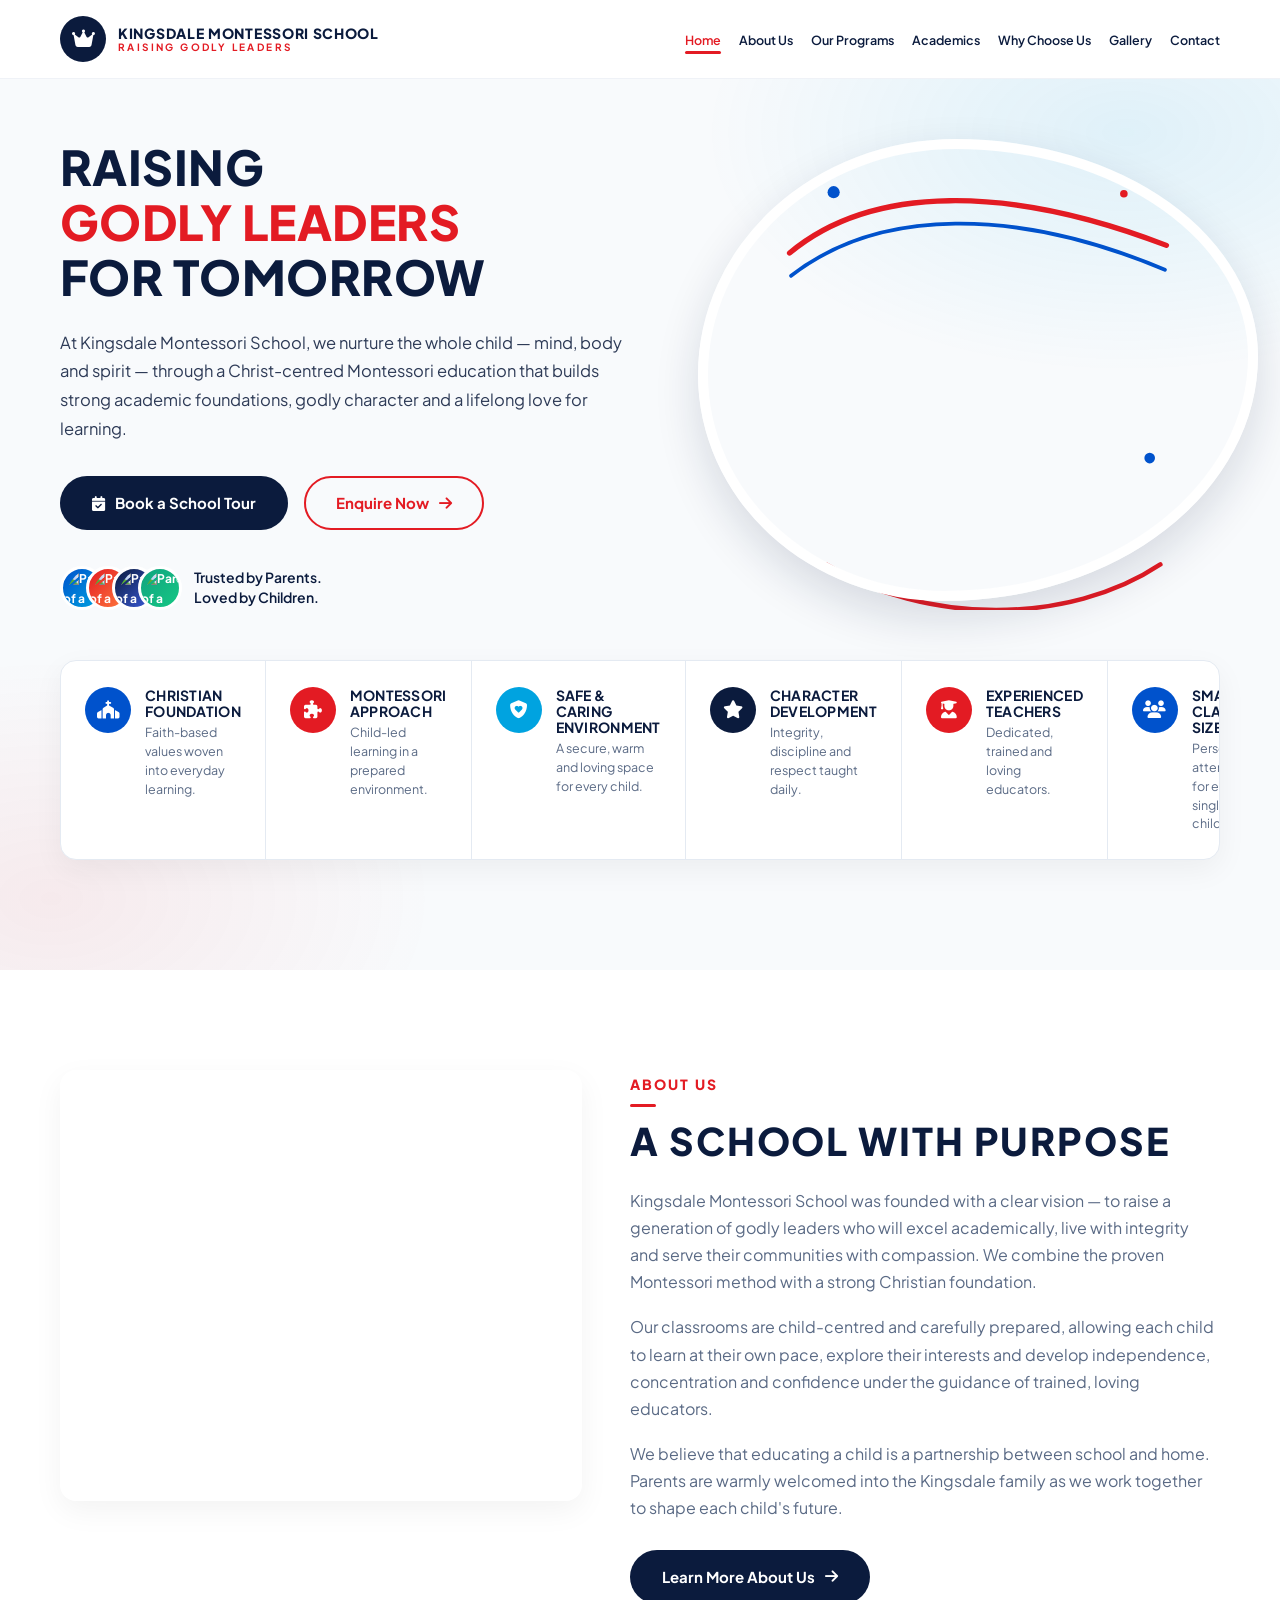
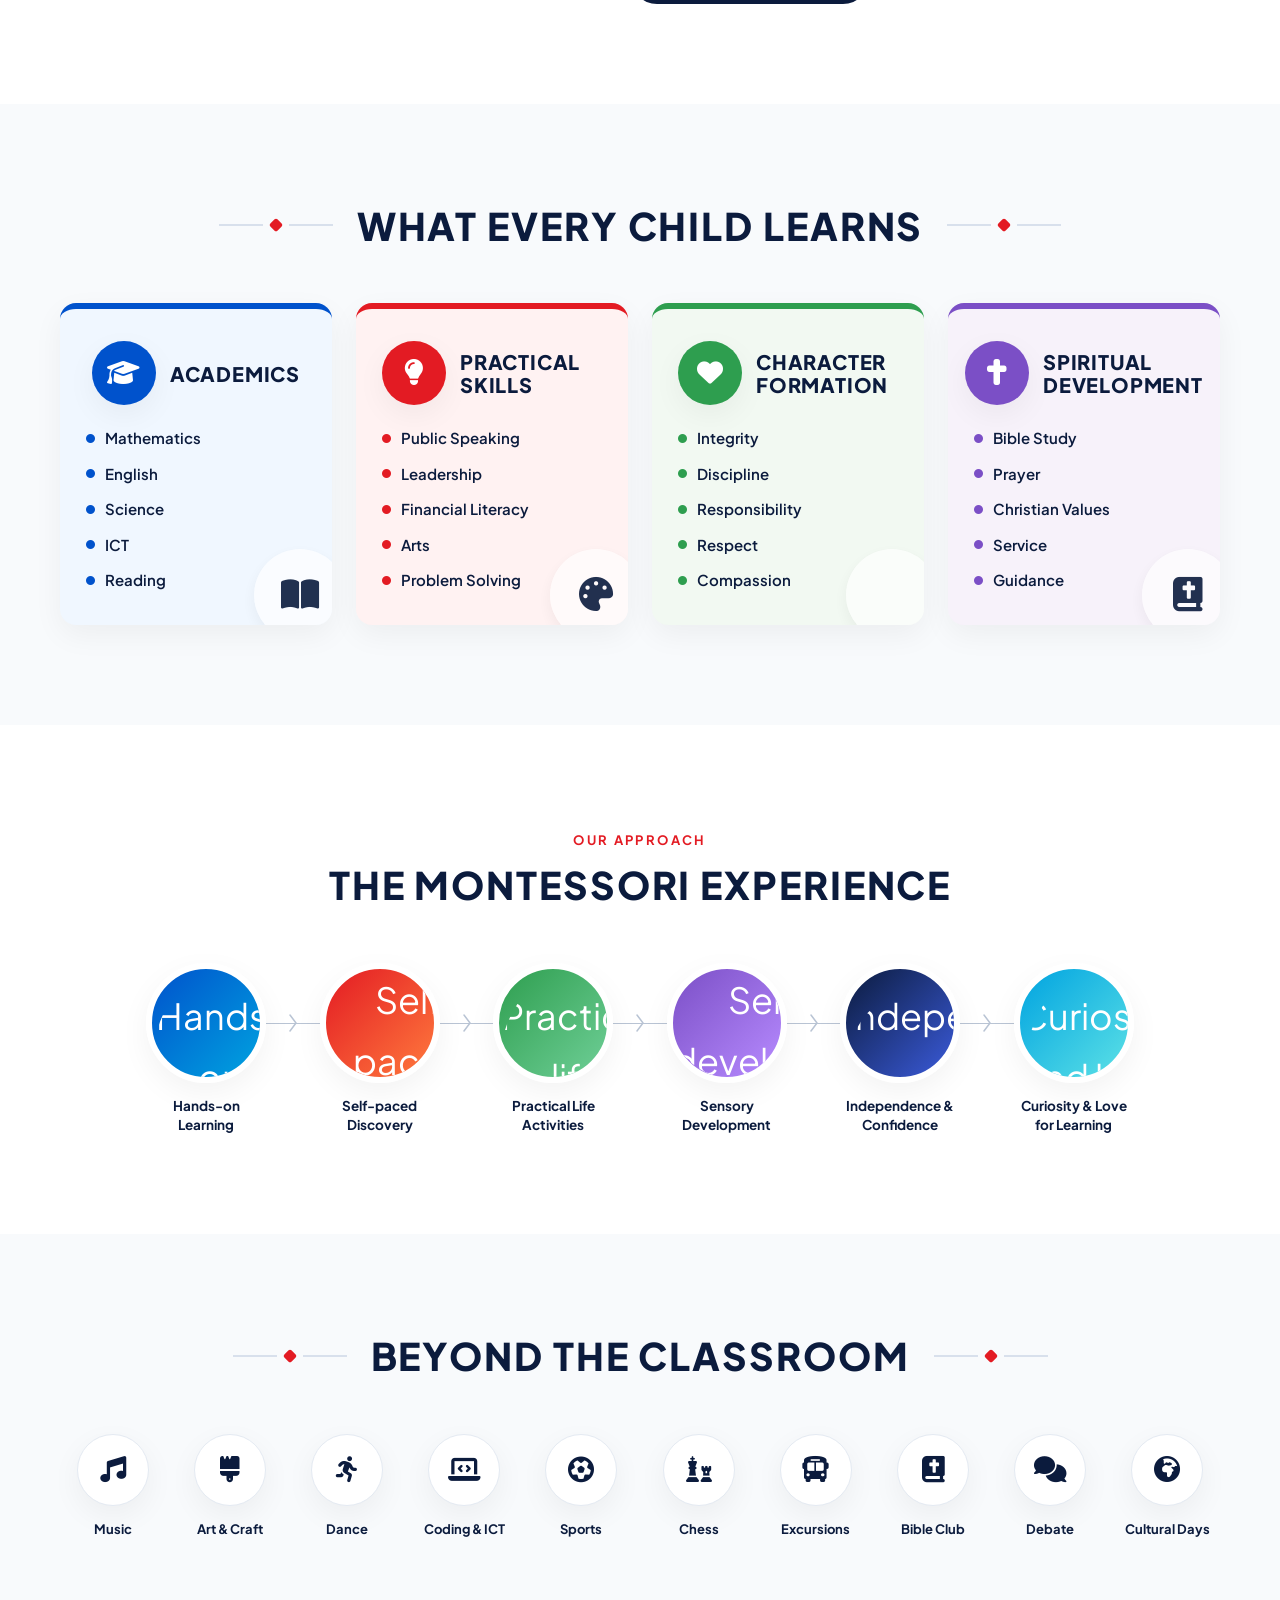
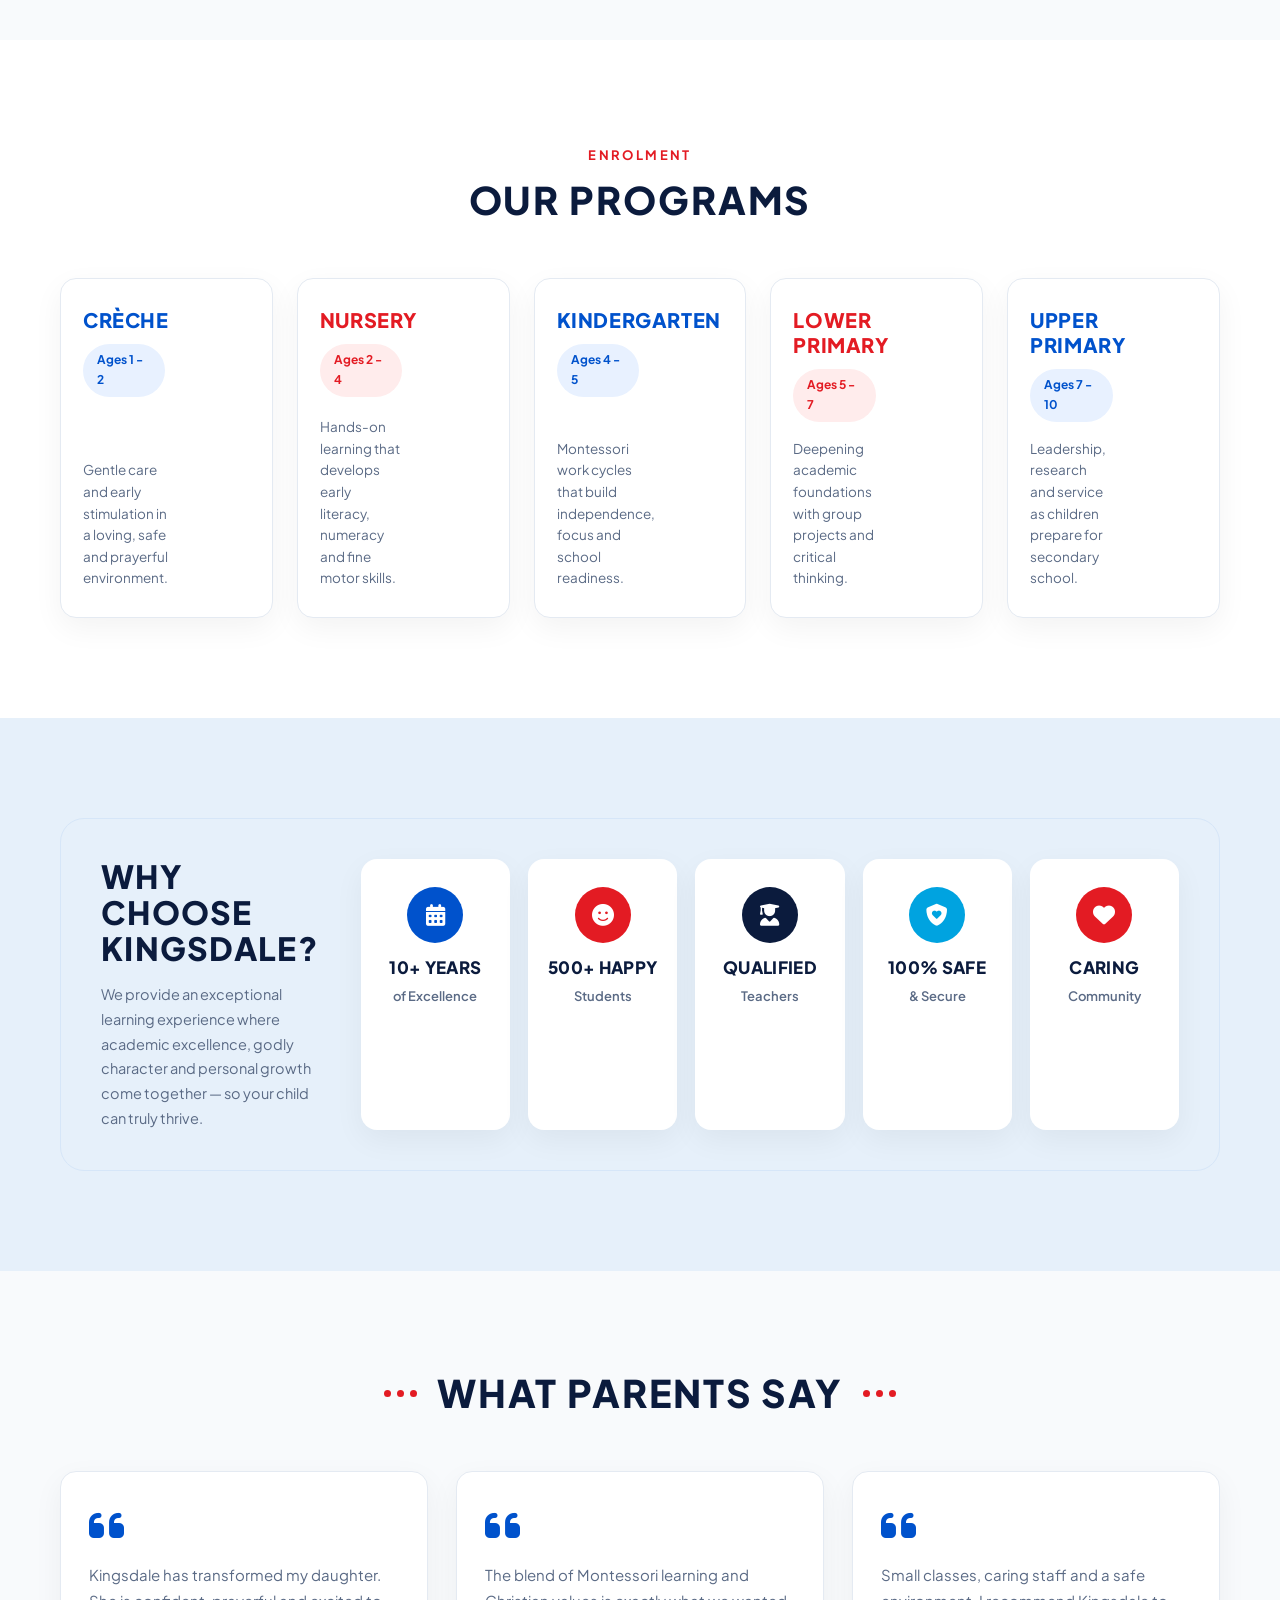
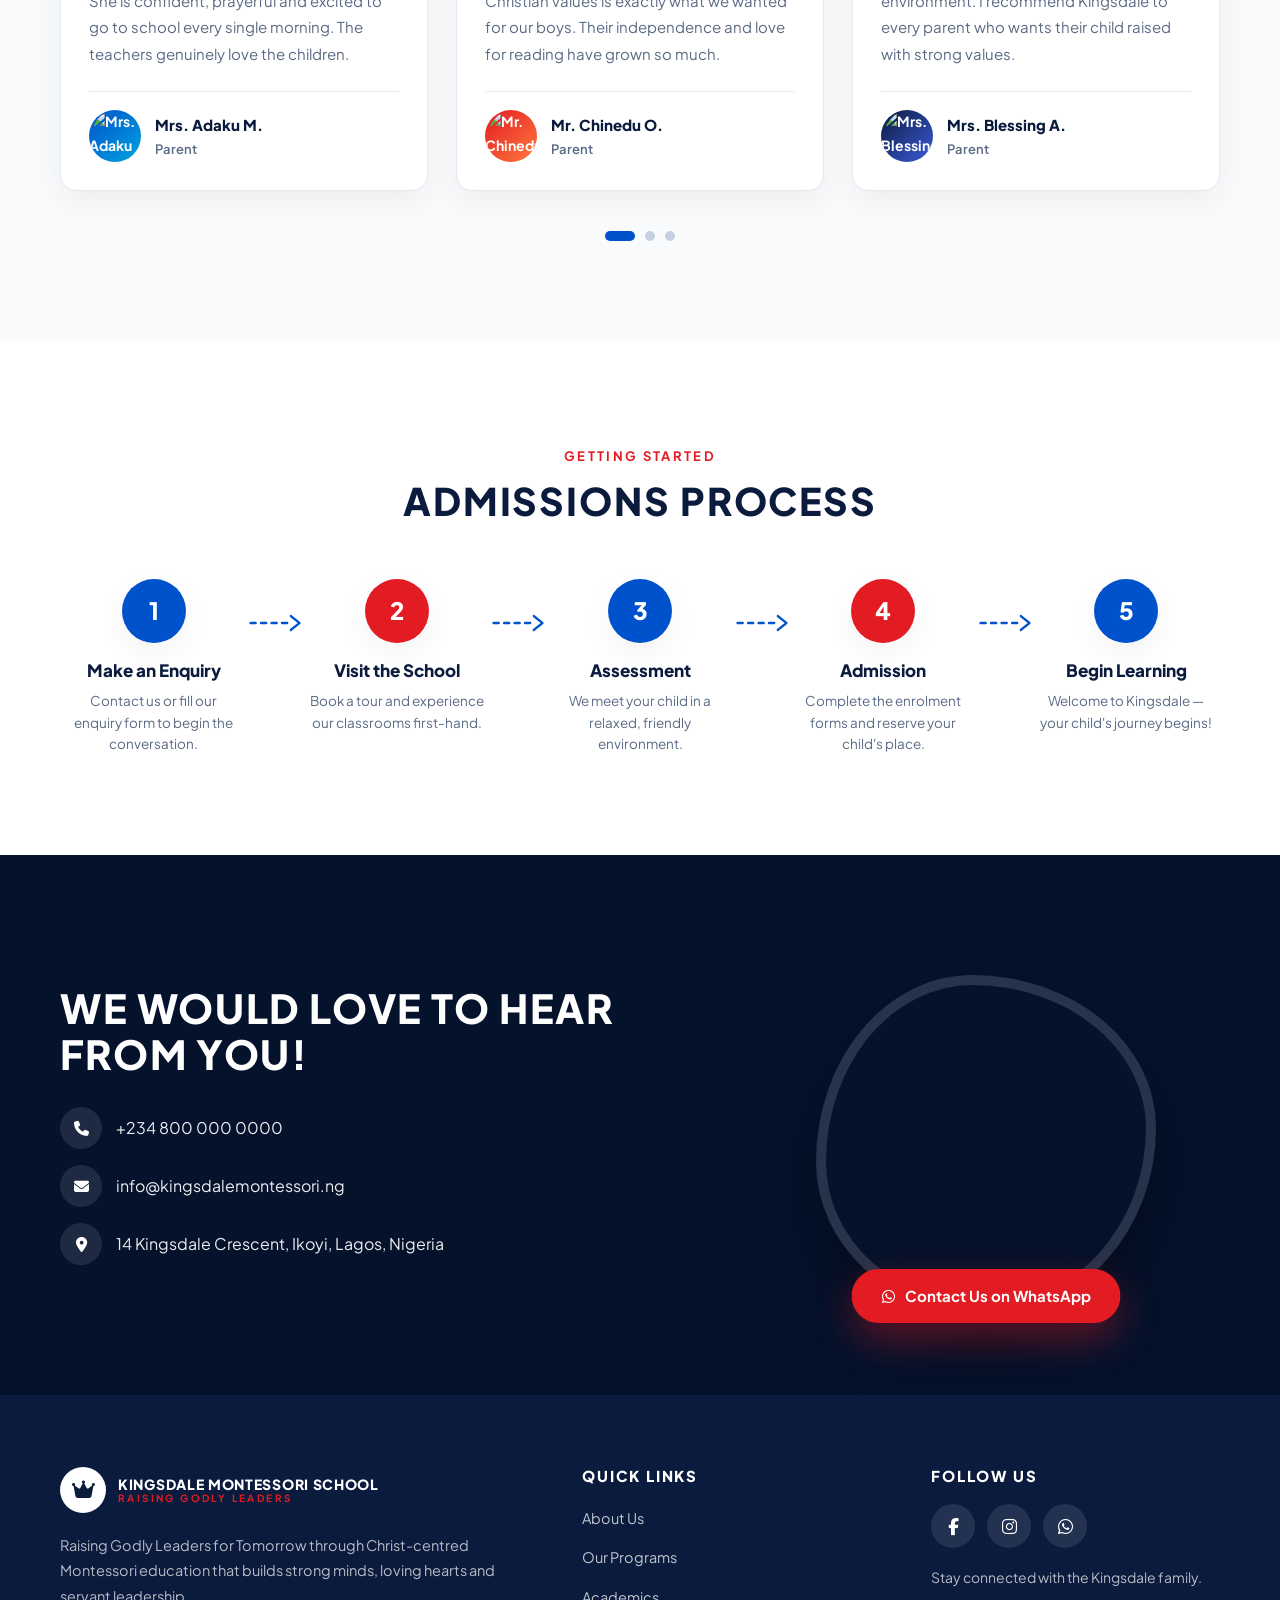
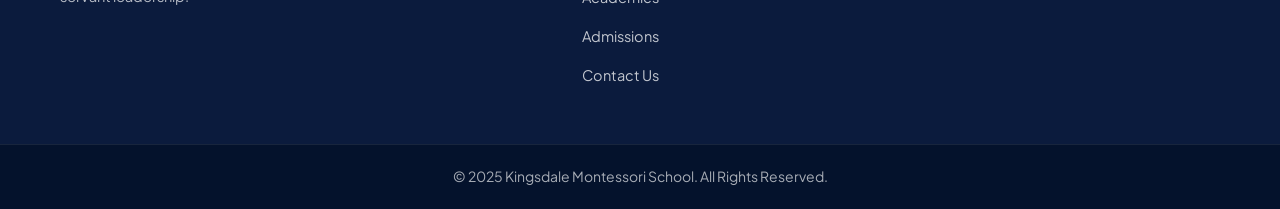
==== index.html @ a57ec93f "Side-by-side program cards with wavy image edge; thin chevrons; bound connector line" ====
<!DOCTYPE html>
<html lang="en">
<head>
    <meta charset="UTF-8">
    <meta name="viewport" content="width=device-width, initial-scale=1.0">
    <meta name="description" content="Kingsdale Montessori School — Raising Godly Leaders for Tomorrow. Christ-centered Montessori education for children.">
    <meta name="theme-color" content="#0B1B3D">
    <title>Kingsdale Montessori School | Raising Godly Leaders for Tomorrow</title>

    <link rel="preconnect" href="https://fonts.googleapis.com">
    <link rel="preconnect" href="https://fonts.gstatic.com" crossorigin>
    <link href="https://fonts.googleapis.com/css2?family=Plus+Jakarta+Sans:wght@400;500;600;700;800&display=swap" rel="stylesheet">
    <link rel="stylesheet" href="https://cdnjs.cloudflare.com/ajax/libs/font-awesome/6.5.2/css/all.min.css">
    <link rel="stylesheet" href="css/styles.css">
</head>
<body>

    <a class="skip-link" href="#main">Skip to content</a>

    <!-- ============================================================
         A. NAVIGATION BAR
         ============================================================ -->
    <header class="site-header" id="site-header">
        <div class="container nav-bar">
            <a href="#home" class="logo" aria-label="Kingsdale Montessori School home">
                <span class="logo-icon" aria-hidden="true"><i class="fa-solid fa-crown"></i></span>
                <span class="logo-text">
                    <strong>Kingsdale Montessori School</strong>
                    <small>Raising Godly Leaders</small>
                </span>
            </a>

            <nav class="main-nav" id="main-nav" aria-label="Primary navigation">
                <ul class="nav-links">
                    <li><a href="#home" class="nav-link is-active">Home</a></li>
                    <li><a href="#about" class="nav-link">About Us</a></li>
                    <li><a href="#programs" class="nav-link">Our Programs</a></li>
                    <li><a href="#academics" class="nav-link">Academics</a></li>
                    <li><a href="#why-choose-us" class="nav-link">Why Choose Us</a></li>
                    <li><a href="#beyond" class="nav-link">Gallery</a></li>
                    <li><a href="#contact" class="nav-link">Contact</a></li>
                </ul>
                <a href="#admissions" class="btn btn-navy btn-sm btn-nav">Book a School Tour</a>
            </nav>

            <button class="nav-toggle" id="nav-toggle" aria-expanded="false" aria-controls="main-nav" aria-label="Toggle menu">
                <span class="bar"></span><span class="bar"></span><span class="bar"></span>
            </button>
        </div>
    </header>

    <main id="main">

        <!-- ============================================================
             B. HERO SECTION
             ============================================================ -->
        <section class="hero" id="home">
            <div class="container hero-inner">

                <div class="hero-content">
                    <h1 class="hero-title">
                        <span class="line-navy">Raising</span>
                        <span class="line-red">Godly Leaders</span>
                        <span class="line-navy">For Tomorrow</span>
                    </h1>

                    <p class="hero-text">
                        At Kingsdale Montessori School, we nurture the whole child — mind, body and spirit —
                        through a Christ-centred Montessori education that builds strong academic foundations,
                        godly character and a lifelong love for learning.
                    </p>

                    <div class="hero-actions">
                        <a href="#admissions" class="btn btn-navy">
                            <i class="fa-solid fa-calendar-check" aria-hidden="true"></i> Book a School Tour
                        </a>
                        <a href="#contact" class="btn btn-outline-red">Enquire Now <i class="fa-solid fa-arrow-right" aria-hidden="true"></i></a>
                    </div>

                    <div class="social-proof">
                        <div class="avatars">
                            <span class="avatar av-1"><img src="https://images.unsplash.com/photo-1531746020798-e6953c6e8e04?auto=format&fit=crop&w=150&q=80" alt="Parent of a Kingsdale student" loading="lazy"></span>
                            <span class="avatar av-2"><img src="https://images.unsplash.com/photo-1507003211169-0a1dd7228f2d?auto=format&fit=crop&w=150&q=80" alt="Parent of a Kingsdale student" loading="lazy"></span>
                            <span class="avatar av-3"><img src="https://images.unsplash.com/photo-1573496359142-b8d87734a5a2?auto=format&fit=crop&w=150&q=80" alt="Parent of a Kingsdale student" loading="lazy"></span>
                            <span class="avatar av-4"><img src="https://images.unsplash.com/photo-1494790108377-be9c29b29330?auto=format&fit=crop&w=150&q=80" alt="Parent of a Kingsdale student" loading="lazy"></span>
                        </div>
                        <p>Trusted by Parents. Loved by Children.</p>
                    </div>
                </div>

                <div class="hero-visual">
                    <div class="hero-photo" role="img" aria-label="A child sitting at a table with Montessori learning materials"></div>
                    <svg class="hero-waves" viewBox="0 0 520 620" fill="none" aria-hidden="true">
                        <path class="wave-red" d="M12 150 C 120 60, 300 60, 508 140" stroke="#E31B23" stroke-width="7" stroke-linecap="round"/>
                        <path class="wave-blue" d="M14 180 C 130 90, 310 90, 506 172" stroke="#0052CC" stroke-width="5" stroke-linecap="round"/>
                        <path class="wave-red" d="M60 560 C 190 640, 380 640, 500 560" stroke="#E31B23" stroke-width="6" stroke-linecap="round"/>
                        <circle cx="70" cy="70" r="8" fill="#0052CC"/>
                        <circle cx="452" cy="72" r="5" fill="#E31B23"/>
                        <circle cx="486" cy="420" r="7" fill="#0052CC"/>
                    </svg>
                </div>

            </div>

            <!-- ============================================================
                 C. HIGHLIGHTS BAR (overlapping banner)
                 ============================================================ -->
            <div class="container">
                <div class="highlights" id="highlights">
                    <div class="highlight-item">
                        <span class="highlight-icon icon-blue"><i class="fa-solid fa-church" aria-hidden="true"></i></span>
                        <div>
                            <h3>Christian Foundation</h3>
                            <p>Faith-based values woven into everyday learning.</p>
                        </div>
                    </div>
                    <div class="highlight-item">
                        <span class="highlight-icon icon-red"><i class="fa-solid fa-puzzle-piece" aria-hidden="true"></i></span>
                        <div>
                            <h3>Montessori Approach</h3>
                            <p>Child-led learning in a prepared environment.</p>
                        </div>
                    </div>
                    <div class="highlight-item">
                        <span class="highlight-icon icon-cyan"><i class="fa-solid fa-shield-heart" aria-hidden="true"></i></span>
                        <div>
                            <h3>Safe &amp; Caring Environment</h3>
                            <p>A secure, warm and loving space for every child.</p>
                        </div>
                    </div>
                    <div class="highlight-item">
                        <span class="highlight-icon icon-navy"><i class="fa-solid fa-star" aria-hidden="true"></i></span>
                        <div>
                            <h3>Character Development</h3>
                            <p>Integrity, discipline and respect taught daily.</p>
                        </div>
                    </div>
                    <div class="highlight-item">
                        <span class="highlight-icon icon-red"><i class="fa-solid fa-user-graduate" aria-hidden="true"></i></span>
                        <div>
                            <h3>Experienced Teachers</h3>
                            <p>Dedicated, trained and loving educators.</p>
                        </div>
                    </div>
                    <div class="highlight-item">
                        <span class="highlight-icon icon-blue"><i class="fa-solid fa-users" aria-hidden="true"></i></span>
                        <div>
                            <h3>Small Class Sizes</h3>
                            <p>Personal attention for every single child.</p>
                        </div>
                    </div>
                </div>
            </div>
        </section>

        <!-- ============================================================
             D. ABOUT US
             ============================================================ -->
        <section class="section about" id="about">
            <div class="container about-grid">
                <div class="about-media">
                    <div class="about-photo" role="img" aria-label="Four children sitting on the floor reading books"></div>
                </div>
                <div class="about-content">
                    <p class="subtitle">About Us</p>
                    <h2 class="section-title">A School With Purpose</h2>
                    <p>
                        Kingsdale Montessori School was founded with a clear vision — to raise a generation of
                        godly leaders who will excel academically, live with integrity and serve their communities
                        with compassion. We combine the proven Montessori method with a strong Christian foundation.
                    </p>
                    <p>
                        Our classrooms are child-centred and carefully prepared, allowing each child to learn at
                        their own pace, explore their interests and develop independence, concentration and
                        confidence under the guidance of trained, loving educators.
                    </p>
                    <p>
                        We believe that educating a child is a partnership between school and home. Parents are
                        warmly welcomed into the Kingsdale family as we work together to shape each child's future.
                    </p>
                    <a href="#academics" class="btn btn-navy">Learn More About Us <i class="fa-solid fa-arrow-right" aria-hidden="true"></i></a>
                </div>
            </div>
        </section>

        <!-- ============================================================
             E. WHAT EVERY CHILD LEARNS
             ============================================================ -->
        <section class="section learn" id="academics">
            <div class="container">
                <div class="section-heading heading-flourish">
                    <span class="flourish" aria-hidden="true"><i class="line"></i><i class="diamond"></i><i class="line"></i></span>
                    <h2 class="section-title">What Every Child Learns</h2>
                    <span class="flourish" aria-hidden="true"><i class="line"></i><i class="diamond"></i><i class="line"></i></span>
                </div>

                <div class="learn-grid">
                    <article class="learn-card learn-card--blue">
                        <div class="learn-head">
                            <span class="learn-icon" aria-hidden="true"><i class="fa-solid fa-graduation-cap"></i></span>
                            <h3 class="learn-title">Academics</h3>
                        </div>
                        <ul class="learn-list">
                            <li><i class="fa-solid fa-circle" aria-hidden="true"></i> Mathematics</li>
                            <li><i class="fa-solid fa-circle" aria-hidden="true"></i> English</li>
                            <li><i class="fa-solid fa-circle" aria-hidden="true"></i> Science</li>
                            <li><i class="fa-solid fa-circle" aria-hidden="true"></i> ICT</li>
                            <li><i class="fa-solid fa-circle" aria-hidden="true"></i> Reading</li>
                        </ul>
                        <span class="learn-art" aria-hidden="true"><i class="fa-solid fa-book-open"></i></span>
                    </article>

                    <article class="learn-card learn-card--red">
                        <div class="learn-head">
                            <span class="learn-icon" aria-hidden="true"><i class="fa-solid fa-lightbulb"></i></span>
                            <h3 class="learn-title">Practical Skills</h3>
                        </div>
                        <ul class="learn-list">
                            <li><i class="fa-solid fa-circle" aria-hidden="true"></i> Public Speaking</li>
                            <li><i class="fa-solid fa-circle" aria-hidden="true"></i> Leadership</li>
                            <li><i class="fa-solid fa-circle" aria-hidden="true"></i> Financial Literacy</li>
                            <li><i class="fa-solid fa-circle" aria-hidden="true"></i> Arts</li>
                            <li><i class="fa-solid fa-circle" aria-hidden="true"></i> Problem Solving</li>
                        </ul>
                        <span class="learn-art" aria-hidden="true"><i class="fa-solid fa-palette"></i></span>
                    </article>

                    <article class="learn-card learn-card--green">
                        <div class="learn-head">
                            <span class="learn-icon" aria-hidden="true"><i class="fa-solid fa-heart"></i></span>
                            <h3 class="learn-title">Character Formation</h3>
                        </div>
                        <ul class="learn-list">
                            <li><i class="fa-solid fa-circle" aria-hidden="true"></i> Integrity</li>
                            <li><i class="fa-solid fa-circle" aria-hidden="true"></i> Discipline</li>
                            <li><i class="fa-solid fa-circle" aria-hidden="true"></i> Responsibility</li>
                            <li><i class="fa-solid fa-circle" aria-hidden="true"></i> Respect</li>
                            <li><i class="fa-solid fa-circle" aria-hidden="true"></i> Compassion</li>
                        </ul>
                        <span class="learn-art" aria-hidden="true"><i class="fa-solid fa-hands-holding-heart"></i></span>
                    </article>

                    <article class="learn-card learn-card--purple">
                        <div class="learn-head">
                            <span class="learn-icon" aria-hidden="true"><i class="fa-solid fa-cross"></i></span>
                            <h3 class="learn-title">Spiritual Development</h3>
                        </div>
                        <ul class="learn-list">
                            <li><i class="fa-solid fa-circle" aria-hidden="true"></i> Bible Study</li>
                            <li><i class="fa-solid fa-circle" aria-hidden="true"></i> Prayer</li>
                            <li><i class="fa-solid fa-circle" aria-hidden="true"></i> Christian Values</li>
                            <li><i class="fa-solid fa-circle" aria-hidden="true"></i> Service</li>
                            <li><i class="fa-solid fa-circle" aria-hidden="true"></i> Guidance</li>
                        </ul>
                        <span class="learn-art" aria-hidden="true"><i class="fa-solid fa-bible"></i></span>
                    </article>
                </div>
            </div>
        </section>

        <!-- ============================================================
             F. THE MONTESSORI EXPERIENCE
             ============================================================ -->
        <section class="section montessori">
            <div class="container">
                <div class="section-heading">
                    <p class="eyebrow">Our Approach</p>
                    <h2 class="section-title">The Montessori Experience</h2>
                </div>

                <div class="montessori-flow">
                    <div class="flow-item">
                        <div class="flow-photo fp-1"><img src="https://images.unsplash.com/photo-1587654780291-39c9404d746b?auto=format&fit=crop&w=300&q=80" alt="Hands-on learning" loading="lazy"></div>
                        <p>Hands-on Learning</p>
                    </div>
                    <span class="flow-arrow" aria-hidden="true"><svg viewBox="0 0 8 18" width="8" height="18" focusable="false"><path d="M1 1 L7 9 L1 17" fill="none" stroke="#B9C4D4" stroke-width="1.5" stroke-linecap="round" stroke-linejoin="round"/></svg></span>
                    <div class="flow-item">
                        <div class="flow-photo fp-2"><img src="https://images.unsplash.com/photo-1596464716127-f2a82984de30?auto=format&fit=crop&w=300&q=80" alt="Self-paced discovery" loading="lazy"></div>
                        <p>Self-paced Discovery</p>
                    </div>
                    <span class="flow-arrow" aria-hidden="true"><svg viewBox="0 0 8 18" width="8" height="18" focusable="false"><path d="M1 1 L7 9 L1 17" fill="none" stroke="#B9C4D4" stroke-width="1.5" stroke-linecap="round" stroke-linejoin="round"/></svg></span>
                    <div class="flow-item">
                        <div class="flow-photo fp-3"><img src="https://images.unsplash.com/photo-1502086223501-7ea6ecd79368?auto=format&fit=crop&w=300&q=80" alt="Practical life activities" loading="lazy"></div>
                        <p>Practical Life Activities</p>
                    </div>
                    <span class="flow-arrow" aria-hidden="true"><svg viewBox="0 0 8 18" width="8" height="18" focusable="false"><path d="M1 1 L7 9 L1 17" fill="none" stroke="#B9C4D4" stroke-width="1.5" stroke-linecap="round" stroke-linejoin="round"/></svg></span>
                    <div class="flow-item">
                        <div class="flow-photo fp-4"><img src="https://images.unsplash.com/photo-1516627145497-ae6968895b74?auto=format&fit=crop&w=300&q=80" alt="Sensory development" loading="lazy"></div>
                        <p>Sensory Development</p>
                    </div>
                    <span class="flow-arrow" aria-hidden="true"><svg viewBox="0 0 8 18" width="8" height="18" focusable="false"><path d="M1 1 L7 9 L1 17" fill="none" stroke="#B9C4D4" stroke-width="1.5" stroke-linecap="round" stroke-linejoin="round"/></svg></span>
                    <div class="flow-item">
                        <div class="flow-photo fp-5"><img src="https://images.unsplash.com/photo-1427504494785-3a9ca7044f45?auto=format&fit=crop&w=300&q=80" alt="Independence and confidence" loading="lazy"></div>
                        <p>Independence &amp; Confidence</p>
                    </div>
                    <span class="flow-arrow" aria-hidden="true"><svg viewBox="0 0 8 18" width="8" height="18" focusable="false"><path d="M1 1 L7 9 L1 17" fill="none" stroke="#B9C4D4" stroke-width="1.5" stroke-linecap="round" stroke-linejoin="round"/></svg></span>
                    <div class="flow-item">
                        <div class="flow-photo fp-6"><img src="https://images.unsplash.com/photo-1544717305-2782549b5136?auto=format&fit=crop&w=300&q=80" alt="Curiosity and love for learning" loading="lazy"></div>
                        <p>Curiosity &amp; Love for Learning</p>
                    </div>
                </div>
            </div>
        </section>

        <!-- ============================================================
             G. BEYOND THE CLASSROOM
             ============================================================ -->
        <section class="section beyond" id="beyond">
            <div class="container">
                <div class="section-heading heading-flourish">
                    <span class="flourish" aria-hidden="true"><i class="line"></i><i class="diamond"></i><i class="line"></i></span>
                    <h2 class="section-title">Beyond The Classroom</h2>
                    <span class="flourish" aria-hidden="true"><i class="line"></i><i class="diamond"></i><i class="line"></i></span>
                </div>

                <ul class="beyond-grid">
                    <li><span class="beyond-icon"><i class="fa-solid fa-music" aria-hidden="true"></i></span><p>Music</p></li>
                    <li><span class="beyond-icon"><i class="fa-solid fa-brush" aria-hidden="true"></i></span><p>Art &amp; Craft</p></li>
                    <li><span class="beyond-icon"><i class="fa-solid fa-person-running" aria-hidden="true"></i></span><p>Dance</p></li>
                    <li><span class="beyond-icon"><i class="fa-solid fa-laptop-code" aria-hidden="true"></i></span><p>Coding &amp; ICT</p></li>
                    <li><span class="beyond-icon"><i class="fa-solid fa-futbol" aria-hidden="true"></i></span><p>Sports</p></li>
                    <li><span class="beyond-icon"><i class="fa-solid fa-chess" aria-hidden="true"></i></span><p>Chess</p></li>
                    <li><span class="beyond-icon"><i class="fa-solid fa-bus" aria-hidden="true"></i></span><p>Excursions</p></li>
                    <li><span class="beyond-icon"><i class="fa-solid fa-book-bible" aria-hidden="true"></i></span><p>Bible Club</p></li>
                    <li><span class="beyond-icon"><i class="fa-solid fa-comments" aria-hidden="true"></i></span><p>Debate</p></li>
                    <li><span class="beyond-icon"><i class="fa-solid fa-earth-africa" aria-hidden="true"></i></span><p>Cultural Days</p></li>
                </ul>
            </div>
        </section>

        <!-- ============================================================
             H. OUR PROGRAMS
             ============================================================ -->
        <section class="section programs" id="programs">
            <div class="container">
                <div class="section-heading">
                    <p class="eyebrow">Enrolment</p>
                    <h2 class="section-title">Our Programs</h2>
                </div>

                <div class="programs-grid">
                    <article class="program-card">
                        <div class="program-body">
                            <h3 class="program-title program-title--blue">Crèche</h3>
                            <span class="age-badge age-badge--blue">Ages 1 - 2</span>
                            <p class="program-text">
                                Gentle care and early stimulation in a loving, safe and prayerful environment.
                            </p>
                        </div>
                        <div class="program-photo pp-1" role="img" aria-label="Crèche student"></div>
                    </article>

                    <article class="program-card">
                        <div class="program-body">
                            <h3 class="program-title program-title--red">Nursery</h3>
                            <span class="age-badge age-badge--red">Ages 2 - 4</span>
                            <p class="program-text">
                                Hands-on learning that develops early literacy, numeracy and fine motor skills.
                            </p>
                        </div>
                        <div class="program-photo pp-2" role="img" aria-label="Nursery student"></div>
                    </article>

                    <article class="program-card">
                        <div class="program-body">
                            <h3 class="program-title program-title--blue">Kindergarten</h3>
                            <span class="age-badge age-badge--blue">Ages 4 - 5</span>
                            <p class="program-text">
                                Montessori work cycles that build independence, focus and school readiness.
                            </p>
                        </div>
                        <div class="program-photo pp-3" role="img" aria-label="Kindergarten student"></div>
                    </article>

                    <article class="program-card">
                        <div class="program-body">
                            <h3 class="program-title program-title--red">Lower Primary</h3>
                            <span class="age-badge age-badge--red">Ages 5 - 7</span>
                            <p class="program-text">
                                Deepening academic foundations with group projects and critical thinking.
                            </p>
                        </div>
                        <div class="program-photo pp-4" role="img" aria-label="Lower primary student"></div>
                    </article>

                    <article class="program-card">
                        <div class="program-body">
                            <h3 class="program-title program-title--blue">Upper Primary</h3>
                            <span class="age-badge age-badge--blue">Ages 7 - 10</span>
                            <p class="program-text">
                                Leadership, research and service as children prepare for secondary school.
                            </p>
                        </div>
                        <div class="program-photo pp-5" role="img" aria-label="Upper primary student"></div>
                    </article>
                </div>
            </div>
        </section>

        <!-- ============================================================
             I. WHY CHOOSE KINGSDALE?
             ============================================================ -->
        <section class="section why" id="why-choose-us">
            <div class="container">
                <div class="why-panel">
                    <div class="why-intro">
                        <h2 class="why-title">Why Choose<br>Kingsdale?</h2>
                        <p>
                            We provide an exceptional learning experience where academic excellence, godly
                            character and personal growth come together — so your child can truly thrive.
                        </p>
                    </div>

                    <div class="metric">
                        <span class="metric-icon icon-blue"><i class="fa-solid fa-calendar-days" aria-hidden="true"></i></span>
                        <strong>10+ Years</strong>
                        <small>of Excellence</small>
                    </div>
                    <div class="metric">
                        <span class="metric-icon icon-red"><i class="fa-solid fa-face-smile" aria-hidden="true"></i></span>
                        <strong>500+ Happy</strong>
                        <small>Students</small>
                    </div>
                    <div class="metric">
                        <span class="metric-icon icon-navy"><i class="fa-solid fa-user-graduate" aria-hidden="true"></i></span>
                        <strong>Qualified</strong>
                        <small>Teachers</small>
                    </div>
                    <div class="metric">
                        <span class="metric-icon icon-cyan"><i class="fa-solid fa-shield-heart" aria-hidden="true"></i></span>
                        <strong>100% Safe</strong>
                        <small>&amp; Secure</small>
                    </div>
                    <div class="metric">
                        <span class="metric-icon icon-red"><i class="fa-solid fa-heart" aria-hidden="true"></i></span>
                        <strong>Caring</strong>
                        <small>Community</small>
                    </div>
                </div>
            </div>
        </section>

        <!-- ============================================================
             J. TESTIMONIALS — WHAT PARENTS SAY
             ============================================================ -->
        <section class="section testimonials">
            <div class="container">
                <div class="section-heading heading-dots">
                    <span class="dots" aria-hidden="true"><i></i><i></i><i></i></span>
                    <h2 class="section-title">What Parents Say</h2>
                    <span class="dots" aria-hidden="true"><i></i><i></i><i></i></span>
                </div>

                <div class="testimonial-grid">
                    <article class="testimonial-card">
                        <i class="fa-solid fa-quote-left quote-icon" aria-hidden="true"></i>
                        <p>
                            Kingsdale has transformed my daughter. She is confident, prayerful and excited to go
                            to school every single morning. The teachers genuinely love the children.
                        </p>
                        <footer>
                            <span class="t-avatar ta-1"><img src="https://images.unsplash.com/photo-1531746020798-e6953c6e8e04?auto=format&fit=crop&w=150&q=80" alt="Mrs. Adaku M." loading="lazy"></span>
                            <cite>
                                <strong>Mrs. Adaku M.</strong>
                                <small>Parent</small>
                            </cite>
                        </footer>
                    </article>

                    <article class="testimonial-card">
                        <i class="fa-solid fa-quote-left quote-icon" aria-hidden="true"></i>
                        <p>
                            The blend of Montessori learning and Christian values is exactly what we wanted for
                            our boys. Their independence and love for reading have grown so much.
                        </p>
                        <footer>
                            <span class="t-avatar ta-2"><img src="https://images.unsplash.com/photo-1507003211169-0a1dd7228f2d?auto=format&fit=crop&w=150&q=80" alt="Mr. Chinedu O." loading="lazy"></span>
                            <cite>
                                <strong>Mr. Chinedu O.</strong>
                                <small>Parent</small>
                            </cite>
                        </footer>
                    </article>

                    <article class="testimonial-card">
                        <i class="fa-solid fa-quote-left quote-icon" aria-hidden="true"></i>
                        <p>
                            Small classes, caring staff and a safe environment. I recommend Kingsdale to every
                            parent who wants their child raised with strong values.
                        </p>
                        <footer>
                            <span class="t-avatar ta-3"><img src="https://images.unsplash.com/photo-1573496359142-b8d87734a5a2?auto=format&fit=crop&w=150&q=80" alt="Mrs. Blessing A." loading="lazy"></span>
                            <cite>
                                <strong>Mrs. Blessing A.</strong>
                                <small>Parent</small>
                            </cite>
                        </footer>
                    </article>
                </div>

                <div class="carousel-dots" aria-label="Testimonial pagination">
                    <span class="dot is-active"></span>
                    <span class="dot"></span>
                    <span class="dot"></span>
                </div>
            </div>
        </section>

        <!-- ============================================================
             K. ADMISSIONS PROCESS
             ============================================================ -->
        <section class="section admissions" id="admissions">
            <div class="container">
                <div class="section-heading">
                    <p class="eyebrow">Getting Started</p>
                    <h2 class="section-title">Admissions Process</h2>
                </div>

                <ol class="steps">
                    <li class="step">
                        <span class="step-num step-num--blue">1</span>
                        <h3>Make an Enquiry</h3>
                        <p>Contact us or fill our enquiry form to begin the conversation.</p>
                    </li>
                    <li class="step-connect" aria-hidden="true">
                        <svg viewBox="0 0 64 24" fill="none" preserveAspectRatio="none">
                            <path d="M4 12 H 52" stroke="#0052CC" stroke-width="2.5" stroke-dasharray="6 6" stroke-linecap="round"/>
                            <path d="M50 5 L 60 12 L 50 19" stroke="#0052CC" stroke-width="2.5" fill="none" stroke-linecap="round" stroke-linejoin="round"/>
                        </svg>
                    </li>
                    <li class="step">
                        <span class="step-num step-num--red">2</span>
                        <h3>Visit the School</h3>
                        <p>Book a tour and experience our classrooms first-hand.</p>
                    </li>
                    <li class="step-connect" aria-hidden="true">
                        <svg viewBox="0 0 64 24" fill="none" preserveAspectRatio="none">
                            <path d="M4 12 H 52" stroke="#0052CC" stroke-width="2.5" stroke-dasharray="6 6" stroke-linecap="round"/>
                            <path d="M50 5 L 60 12 L 50 19" stroke="#0052CC" stroke-width="2.5" fill="none" stroke-linecap="round" stroke-linejoin="round"/>
                        </svg>
                    </li>
                    <li class="step">
                        <span class="step-num step-num--blue">3</span>
                        <h3>Assessment</h3>
                        <p>We meet your child in a relaxed, friendly environment.</p>
                    </li>
                    <li class="step-connect" aria-hidden="true">
                        <svg viewBox="0 0 64 24" fill="none" preserveAspectRatio="none">
                            <path d="M4 12 H 52" stroke="#0052CC" stroke-width="2.5" stroke-dasharray="6 6" stroke-linecap="round"/>
                            <path d="M50 5 L 60 12 L 50 19" stroke="#0052CC" stroke-width="2.5" fill="none" stroke-linecap="round" stroke-linejoin="round"/>
                        </svg>
                    </li>
                    <li class="step">
                        <span class="step-num step-num--red">4</span>
                        <h3>Admission</h3>
                        <p>Complete the enrolment forms and reserve your child's place.</p>
                    </li>
                    <li class="step-connect" aria-hidden="true">
                        <svg viewBox="0 0 64 24" fill="none" preserveAspectRatio="none">
                            <path d="M4 12 H 52" stroke="#0052CC" stroke-width="2.5" stroke-dasharray="6 6" stroke-linecap="round"/>
                            <path d="M50 5 L 60 12 L 50 19" stroke="#0052CC" stroke-width="2.5" fill="none" stroke-linecap="round" stroke-linejoin="round"/>
                        </svg>
                    </li>
                    <li class="step">
                        <span class="step-num step-num--blue">5</span>
                        <h3>Begin Learning</h3>
                        <p>Welcome to Kingsdale — your child's journey begins!</p>
                    </li>
                </ol>
            </div>
        </section>

        <!-- ============================================================
             L. PRE-FOOTER CONTACT BANNER
             ============================================================ -->
        <section class="contact-banner" id="contact">
            <div class="container contact-banner-inner">
                <div class="contact-info">
                    <h2>We Would Love To Hear From You!</h2>
                    <ul class="contact-list">
                        <li><i class="fa-solid fa-phone" aria-hidden="true"></i><a href="tel:+2348000000000">+234 800 000 0000</a></li>
                        <li><i class="fa-solid fa-envelope" aria-hidden="true"></i><a href="mailto:info@kingsdalemontessori.ng">info@kingsdalemontessori.ng</a></li>
                        <li><i class="fa-solid fa-location-dot" aria-hidden="true"></i><span>14 Kingsdale Crescent, Ikoyi, Lagos, Nigeria</span></li>
                    </ul>
                </div>

                <div class="contact-cta">
                    <div class="students-photo" role="img" aria-label="Three smiling students"></div>
                    <a href="#" class="btn btn-red btn-whatsapp">
                        <i class="fa-brands fa-whatsapp" aria-hidden="true"></i> Contact Us on WhatsApp
                    </a>
                </div>
            </div>
        </section>

    </main>

    <!-- ============================================================
         M. FOOTER
         ============================================================ -->
    <footer class="site-footer">
        <div class="container footer-grid">
            <div class="footer-brand">
                <a href="#home" class="logo logo--footer" aria-label="Kingsdale Montessori School home">
                    <span class="logo-icon" aria-hidden="true"><i class="fa-solid fa-crown"></i></span>
                    <span class="logo-text">
                        <strong>Kingsdale Montessori School</strong>
                        <small>Raising Godly Leaders</small>
                    </span>
                </a>
                <p>
                    Raising Godly Leaders for Tomorrow through Christ-centred Montessori education that builds
                    strong minds, loving hearts and servant leadership.
                </p>
            </div>

            <nav class="footer-nav" aria-label="Footer navigation">
                <h3>Quick Links</h3>
                <ul>
                    <li><a href="#about">About Us</a></li>
                    <li><a href="#programs">Our Programs</a></li>
                    <li><a href="#academics">Academics</a></li>
                    <li><a href="#admissions">Admissions</a></li>
                    <li><a href="#contact">Contact Us</a></li>
                </ul>
            </nav>

            <div class="footer-socials">
                <h3>Follow Us</h3>
                <div class="social-icons">
                    <a href="#" aria-label="Facebook"><i class="fa-brands fa-facebook-f"></i></a>
                    <a href="#" aria-label="Instagram"><i class="fa-brands fa-instagram"></i></a>
                    <a href="#" aria-label="WhatsApp"><i class="fa-brands fa-whatsapp"></i></a>
                </div>
                <p>Stay connected with the Kingsdale family.</p>
            </div>
        </div>

        <div class="footer-bottom">
            <div class="container">
                <p>© 2025 Kingsdale Montessori School. All Rights Reserved.</p>
            </div>
        </div>
    </footer>

    <script src="js/main.js"></script>
</body>
</html>
---- css/styles.css ----
/* ==========================================================================
   KINGSDALE MONTESSORI SCHOOL — LANDING PAGE STYLESHEET
   --------------------------------------------------------------------------
   Spec-driven build. Desktop-first (1440px), responsive at 1024 / 768 / 480.
   ========================================================================== */

/* --------------------------------------------------------------------------
   1. DESIGN TOKENS
   -------------------------------------------------------------------------- */
:root {
    /* Brand colours */
    --navy: #0B1B3D;
    --red: #E31B23;
    --blue: #0052CC;
    --cyan: #00A3E0;
    --light-blue: #E6F0FA;
    --deep-blue: #04122C;

    /* Card backgrounds */
    --card-blue: #F0F7FF;
    --card-red: #FFF2F2;
    --card-green: #F2F9F2;
    --card-purple: #F7F2FA;

    /* Neutrals */
    --neutral: #F8FAFC;
    --white: #FFFFFF;
    --muted: #5A6A85;
    --border: #E4EAF2;

    /* Typography */
    --font: "Plus Jakarta Sans", "Poppins", "Inter", -apple-system, "Segoe UI", sans-serif;

    /* Shape & elevation */
    --radius-card: 16px;
    --radius-pill: 9999px;
    --shadow-card: 0px 10px 30px rgba(0, 0, 0, 0.05);
    --shadow-float: 0px 18px 45px rgba(11, 27, 61, 0.14);

    /* Motion */
    --ease: cubic-bezier(0.22, 1, 0.36, 1);
    --t: 0.35s var(--ease);
}

/* --------------------------------------------------------------------------
   2. RESET & BASE
   -------------------------------------------------------------------------- */
*,
*::before,
*::after {
    box-sizing: border-box;
    margin: 0;
    padding: 0;
}

html {
    scroll-behavior: smooth;
    scroll-padding-top: 96px;
    -webkit-text-size-adjust: 100%;
}

body {
    font-family: var(--font);
    font-size: 16px;
    line-height: 1.7;
    color: var(--navy);
    background: var(--neutral);
    -webkit-font-smoothing: antialiased;
    overflow-x: hidden;
}

img,
svg {
    display: block;
    max-width: 100%;
}

a {
    text-decoration: none;
    color: inherit;
}

ul,
ol {
    list-style: none;
}

button {
    font: inherit;
    border: none;
    background: none;
    cursor: pointer;
}

h1, h2, h3, h4 {
    font-weight: 800;
    line-height: 1.15;
}

::selection {
    background: var(--red);
    color: var(--white);
}

/* --------------------------------------------------------------------------
   3. UTILITIES
   -------------------------------------------------------------------------- */
.container {
    width: 100%;
    max-width: 1440px;
    margin-inline: auto;
    padding-inline: 60px;
}

.section {
    padding-block: 100px;
}

.sr-only {
    position: absolute;
    width: 1px;
    height: 1px;
    padding: 0;
    margin: -1px;
    overflow: hidden;
    clip: rect(0 0 0 0);
    white-space: nowrap;
    border: 0;
}

.skip-link {
    position: absolute;
    top: -100%;
    left: 16px;
    z-index: 300;
    padding: 12px 20px;
    background: var(--navy);
    color: var(--white);
    border-radius: var(--radius-pill);
    transition: top var(--t);
}

.skip-link:focus {
    top: 16px;
}

.eyebrow {
    display: inline-block;
    font-size: 13px;
    font-weight: 700;
    letter-spacing: 0.18em;
    text-transform: uppercase;
    color: var(--red);
    margin-bottom: 12px;
}

/* --------------------------------------------------------------------------
   4. BUTTONS & PILLS
   -------------------------------------------------------------------------- */
.btn {
    display: inline-flex;
    align-items: center;
    justify-content: center;
    gap: 10px;
    padding: 16px 30px;
    font-family: var(--font);
    font-size: 15px;
    font-weight: 700;
    line-height: 1.2;
    border-radius: var(--radius-pill);
    border: 2px solid transparent;
    transition: all var(--t);
    white-space: nowrap;
}

.btn-navy {
    background: var(--navy);
    color: var(--white);
}

.btn-navy:hover {
    background: var(--red);
    transform: translateY(-3px);
    box-shadow: var(--shadow-float);
}

.btn-red {
    background: var(--red);
    color: var(--white);
}

.btn-red:hover {
    background: var(--navy);
    transform: translateY(-3px);
    box-shadow: var(--shadow-float);
}

.btn-outline-red {
    background: transparent;
    color: var(--red);
    border-color: var(--red);
}

.btn-outline-red:hover {
    background: var(--red);
    color: var(--white);
    transform: translateY(-3px);
}

.btn-sm {
    padding: 12px 22px;
    font-size: 14px;
}

/* --------------------------------------------------------------------------
   5. HEADER / NAV
   -------------------------------------------------------------------------- */
.site-header {
    position: sticky;
    top: 0;
    z-index: 200;
    background: rgba(255, 255, 255, 0.98);
    border-bottom: 1px solid rgba(228, 234, 242, 0.6);
    transition: box-shadow var(--t);
}

.site-header.is-scrolled {
    box-shadow: var(--shadow-card);
}

.nav-bar {
    display: flex;
    align-items: center;
    justify-content: space-between;
    gap: 20px;
    padding-block: 16px;
    flex-wrap: nowrap;
}

.logo {
    display: inline-flex;
    align-items: center;
    gap: 12px;
    flex-shrink: 0;
    white-space: nowrap;
}

.logo-icon {
    display: grid;
    place-items: center;
    width: 46px;
    height: 46px;
    flex-shrink: 0;
    border-radius: 50%;
    background: var(--navy);
    color: var(--white);
    font-size: 20px;
}

.logo-text {
    display: flex;
    flex-direction: column;
    line-height: 1.2;
}

.logo-text strong {
    font-size: 14px;
    font-weight: 800;
    letter-spacing: 0.05em;
    text-transform: uppercase;
    color: var(--navy);
}

.logo-text small {
    font-size: 10px;
    font-weight: 700;
    letter-spacing: 0.24em;
    text-transform: uppercase;
    color: var(--red);
}

.main-nav {
    display: flex;
    align-items: center;
    gap: 24px;
    margin-left: auto;
    flex-shrink: 0;
}

.nav-links {
    display: flex;
    align-items: center;
    gap: 24px;
    white-space: nowrap;
}

.nav-link {
    position: relative;
    padding-block: 6px;
    font-size: 13px;
    font-weight: 600;
    color: var(--navy);
    transition: color var(--t);
}

.nav-link::after {
    content: "";
    position: absolute;
    left: 0;
    right: 100%;
    bottom: 0;
    height: 3px;
    border-radius: 2px;
    background: var(--red);
    transition: right var(--t);
}

.nav-link:hover,
.nav-link.is-active {
    color: var(--red);
}

.nav-link:hover::after,
.nav-link.is-active::after {
    right: 0;
}

.btn-nav {
    flex-shrink: 0;
}

.nav-toggle {
    display: none;
    flex-direction: column;
    gap: 5px;
    padding: 10px;
    z-index: 300;
}

.nav-toggle .bar {
    width: 26px;
    height: 3px;
    border-radius: 2px;
    background: var(--navy);
    transition: transform var(--t), opacity var(--t);
}

.nav-toggle.is-open .bar:nth-child(1) {
    transform: translateY(8px) rotate(45deg);
}

.nav-toggle.is-open .bar:nth-child(2) {
    opacity: 0;
}

.nav-toggle.is-open .bar:nth-child(3) {
    transform: translateY(-8px) rotate(-45deg);
}

/* --------------------------------------------------------------------------
   6. HERO
   -------------------------------------------------------------------------- */
.hero {
    position: relative;
    background:
        radial-gradient(55% 45% at 88% 6%, rgba(0, 163, 224, 0.10), transparent 60%),
        radial-gradient(50% 45% at 4% 92%, rgba(227, 27, 35, 0.07), transparent 60%),
        var(--neutral);
    padding-top: 60px;
    padding-bottom: 110px;
    overflow: hidden;
}

.hero-inner {
    display: grid;
    grid-template-columns: 50% 50%;
    align-items: stretch;
    gap: 48px;
    padding-bottom: 90px;
}

.hero-content {
    display: flex;
    flex-direction: column;
    justify-content: flex-start;
    align-items: flex-start;
    text-align: left;
}

.hero-content > * {
    align-self: flex-start;
    text-align: left;
}

.hero-title {
    font-size: 48px;
    line-height: 1.15;
    text-transform: uppercase;
    letter-spacing: 0.01em;
    margin-bottom: 24px;
}

.hero-title .line-navy {
    display: block;
    color: var(--navy);
}

.hero-title .line-red {
    display: block;
    color: var(--red);
}

.hero-text {
    max-width: 52ch;
    font-size: 16.5px;
    line-height: 1.75;
    color: #2E3B57;
    margin-bottom: 32px;
}

.hero-actions {
    display: flex;
    flex-wrap: wrap;
    gap: 16px;
    margin-bottom: 36px;
}

.social-proof {
    display: flex;
    align-items: center;
    gap: 12px;
}

.social-proof p {
    font-size: 14px;
    font-weight: 600;
    color: var(--navy);
    max-width: 150px;
    line-height: 1.4;
}

.avatars {
    display: flex;
    align-items: center;
}

.avatar {
    display: grid;
    place-items: center;
    width: 44px;
    height: 44px;
    border-radius: 50%;
    border: 3px solid var(--white);
    font-size: 12px;
    font-weight: 700;
    color: var(--white);
    margin-left: -18px;
    overflow: hidden;
}

.avatar img {
    width: 100%;
    height: 100%;
    object-fit: cover;
    border-radius: 50%;
}

.avatar:first-child {
    margin-left: 0;
}

.av-1 { background: linear-gradient(135deg, #0052CC, #00A3E0); }
.av-2 { background: linear-gradient(135deg, #E31B23, #ff7a3d); }
.av-3 { background: linear-gradient(135deg, #0B1B3D, #3b5bdb); }
.av-4 { background: linear-gradient(135deg, #10a37f, #16c784); }

.hero-visual {
    position: relative;
    display: flex;
    justify-content: center;
    align-items: flex-start;
}

.hero-photo {
    position: relative;
    z-index: 2;
    width: min(560px, 100%);
    aspect-ratio: 4 / 3.3;
    border-radius: 46% 54% 56% 44% / 51% 47% 53% 49%;
    background:
        linear-gradient(150deg, rgba(255, 255, 255, 0.0), rgba(11, 27, 61, 0.08)),
        linear-gradient(160deg, #ffe3c9 0%, #ffc9a3 45%, #f2b48f 100%);
    background-image:
        url("https://images.unsplash.com/photo-1577896851231-70ef18881754?auto=format&fit=crop&w=800&q=80");
    background-size: cover;
    background-position: center;
    box-shadow: var(--shadow-float);
    overflow: hidden;
    border: 10px solid var(--white);
}

.hero-waves {
    position: absolute;
    inset: 0;
    width: 100%;
    height: 100%;
    z-index: 1;
    pointer-events: none;
}

/* --------------------------------------------------------------------------
   7. HIGHLIGHTS BAR (overlap banner)
   -------------------------------------------------------------------------- */
.highlights {
    position: relative;
    z-index: 5;
    margin-top: -40px;
    display: grid;
    grid-template-columns: repeat(6, 1fr);
    background: var(--white);
    border-radius: var(--radius-card);
    box-shadow: var(--shadow-card);
    overflow: hidden;
    border: 1px solid var(--border);
}

.highlight-item {
    display: flex;
    align-items: flex-start;
    gap: 14px;
    padding: 26px 24px;
}

.highlight-item + .highlight-item {
    border-left: 1px solid var(--border);
}

.highlight-icon {
    display: grid;
    place-items: center;
    width: 46px;
    height: 46px;
    flex-shrink: 0;
    border-radius: 50%;
    font-size: 18px;
    color: var(--white);
}

.highlight-item h3 {
    font-size: 14px;
    font-weight: 700;
    text-transform: uppercase;
    letter-spacing: 0.02em;
    color: var(--navy);
    margin-bottom: 4px;
}

.highlight-item p {
    font-size: 12.5px;
    line-height: 1.5;
    color: var(--muted);
}

.icon-blue  { background: var(--blue); }
.icon-red   { background: var(--red); }
.icon-cyan  { background: var(--cyan); }
.icon-navy  { background: var(--navy); }

/* --------------------------------------------------------------------------
   8. ABOUT
   -------------------------------------------------------------------------- */
.about {
    background: var(--white);
}

.about-grid {
    display: flex;
    align-items: flex-start;
    gap: 48px;
}

.about-media {
    flex: 0 0 45%;
    max-width: 45%;
}

.about-photo {
    aspect-ratio: 4 / 3.3;
    border-radius: var(--radius-card);
    background:
        linear-gradient(150deg, rgba(11, 27, 61, 0.06), rgba(11, 27, 61, 0.06)),
        linear-gradient(160deg, #ffd6c0 0%, #ffbca0 55%, #a9c9ef 100%);
    background-image:
        url("https://images.unsplash.com/photo-1503676260728-1c00da094a0b?auto=format&fit=crop&w=800&q=80");
    background-size: cover;
    background-position: center;
    box-shadow: var(--shadow-card);
}

.about-content {
    flex: 1 1 55%;
}

.about-content .subtitle {
    display: inline-block;
    position: relative;
    font-size: 14px;
    font-weight: 800;
    letter-spacing: 0.14em;
    text-transform: uppercase;
    color: var(--red);
    padding-bottom: 10px;
    margin-bottom: 12px;
}

.about-content .subtitle::after {
    content: "";
    position: absolute;
    left: 0;
    bottom: 0;
    width: 30%;
    height: 3px;
    border-radius: 2px;
    background: var(--red);
}

.section-title {
    font-size: 38px;
    font-weight: 800;
    text-transform: uppercase;
    letter-spacing: 0.05em;
    color: var(--navy);
    margin-bottom: 24px;
}

.about-content p {
    color: var(--muted);
    margin-bottom: 18px;
    max-width: 62ch;
}

.about-content .btn {
    margin-top: 10px;
}

/* --------------------------------------------------------------------------
   9. SECTION HEADINGS (flourishes & dots)
   -------------------------------------------------------------------------- */
.section-heading {
    text-align: center;
    margin-bottom: 56px;
}

.section-heading .section-title {
    margin-bottom: 0;
}

.heading-flourish {
    display: flex;
    align-items: center;
    justify-content: center;
    gap: 24px;
}

.flourish {
    display: inline-flex;
    align-items: center;
    gap: 8px;
}

.flourish .line {
    width: 44px;
    height: 2px;
    background: #D8E0EC;
    position: relative;
}

.flourish .diamond {
    width: 10px;
    height: 10px;
    background: var(--red);
    transform: rotate(45deg);
    border-radius: 2px;
}

.heading-dots {
    display: flex;
    align-items: center;
    justify-content: center;
    gap: 20px;
}

.dots {
    display: inline-flex;
    gap: 6px;
}

.dots i {
    width: 7px;
    height: 7px;
    border-radius: 50%;
    background: var(--red);
}

/* --------------------------------------------------------------------------
   10. WHAT EVERY CHILD LEARNS
   -------------------------------------------------------------------------- */
.learn {
    background: var(--neutral);
}

.learn-grid {
    display: grid;
    grid-template-columns: repeat(4, 1fr);
    gap: 24px;
}

.learn-card {
    position: relative;
    display: flex;
    flex-direction: column;
    align-items: center;
    overflow: hidden;
    padding: 32px 26px;
    border-radius: var(--radius-card);
    border-top: 6px solid;
    box-shadow: var(--shadow-card);
    transition: transform var(--t), box-shadow var(--t);
}

.learn-card:hover {
    transform: translateY(-8px);
    box-shadow: var(--shadow-float);
}

.learn-card--blue   { background: var(--card-blue);   border-top-color: var(--blue); }
.learn-card--red    { background: var(--card-red);    border-top-color: var(--red); }
.learn-card--green  { background: var(--card-green);  border-top-color: #2E9E4F; }
.learn-card--purple { background: var(--card-purple); border-top-color: #7B4FC6; }

.learn-icon {
    display: grid;
    place-items: center;
    width: 64px;
    height: 64px;
    flex-shrink: 0;
    border-radius: 50%;
    font-size: 26px;
    color: var(--white);
    box-shadow: var(--shadow-card);
}

.learn-card--blue .learn-icon   { background: var(--blue); }
.learn-card--red .learn-icon    { background: var(--red); }
.learn-card--green .learn-icon  { background: #2E9E4F; }
.learn-card--purple .learn-icon { background: #7B4FC6; }

.learn-head {
    display: flex;
    align-items: center;
    gap: 14px;
    margin-bottom: 20px;
}

.learn-title {
    font-size: 20px;
    font-weight: 800;
    text-transform: uppercase;
    letter-spacing: 0.04em;
    text-align: left;
    color: var(--navy);
}

.learn-list {
    align-self: stretch;
    display: grid;
    gap: 10px;
}

.learn-list li {
    display: flex;
    align-items: center;
    gap: 10px;
    font-size: 15px;
    font-weight: 600;
    color: var(--navy);
}

.learn-list i {
    color: var(--blue);
    font-size: 9px;
}

.learn-card--red .learn-list i    { color: var(--red); }
.learn-card--green .learn-list i  { color: #2E9E4F; }
.learn-card--purple .learn-list i { color: #7B4FC6; }

.learn-art {
    position: absolute;
    right: -14px;
    bottom: -16px;
    width: 92px;
    height: 92px;
    display: grid;
    place-items: center;
    border-radius: 50%;
    background: rgba(255, 255, 255, 0.7);
    font-size: 34px;
    color: var(--navy);
    opacity: 0.9;
    box-shadow: 0 6px 18px rgba(0, 0, 0, 0.06);
}

/* --------------------------------------------------------------------------
   11. THE MONTESSORI EXPERIENCE
   -------------------------------------------------------------------------- */
.montessori {
    background: var(--white);
}

.montessori-flow {
    position: relative;
    width: max-content;
    margin-inline: auto;
    display: flex;
    align-items: flex-start;
    gap: 22px;
}

.montessori-flow::before {
    content: "";
    position: absolute;
    top: 60px;
    left: 120px;
    right: 120px;
    height: 1.5px;
    background: #B9C4D4;
    z-index: 0;
}

.montessori-flow > * {
    position: relative;
    z-index: 1;
}

.flow-item {
    display: flex;
    flex-direction: column;
    align-items: center;
    gap: 14px;
    text-align: center;
    flex: 0 1 auto;
}

.flow-item p {
    max-width: 9em;
    font-size: 13.5px;
    font-weight: 700;
    line-height: 1.4;
    color: var(--navy);
}

.flow-photo {
    display: grid;
    place-items: center;
    width: 120px;
    height: 120px;
    border-radius: 50%;
    font-size: 36px;
    color: var(--white);
    border: 6px solid var(--white);
    box-shadow: var(--shadow-card);
    overflow: hidden;
}

.flow-photo img {
    width: 100%;
    height: 100%;
    object-fit: cover;
    border-radius: 50%;
}

.fp-1 { background: linear-gradient(135deg, #0052CC, #00A3E0); }
.fp-2 { background: linear-gradient(135deg, #E31B23, #ff7a3d); }
.fp-3 { background: linear-gradient(135deg, #2E9E4F, #6fcf97); }
.fp-4 { background: linear-gradient(135deg, #7B4FC6, #b78bff); }
.fp-5 { background: linear-gradient(135deg, #0B1B3D, #3b5bdb); }
.fp-6 { background: linear-gradient(135deg, #00A3E0, #5ce1e6); }

.flow-arrow {
    align-self: flex-start;
    margin-top: 51px;
    flex-shrink: 0;
    line-height: 0;
}

/* --------------------------------------------------------------------------
   12. BEYOND THE CLASSROOM
   -------------------------------------------------------------------------- */
.beyond {
    background: var(--neutral);
}

.beyond-grid {
    display: flex;
    flex-wrap: wrap;
    justify-content: space-between;
    align-items: flex-start;
    gap: 36px 12px;
}

.beyond-grid li {
    display: flex;
    flex-direction: column;
    align-items: center;
    gap: 12px;
    flex: 1 0 9%;
    min-width: 84px;
    text-align: center;
    transition: transform var(--t);
}

.beyond-grid li:hover {
    transform: translateY(-6px);
}

.beyond-icon {
    display: grid;
    place-items: center;
    width: 72px;
    height: 72px;
    border-radius: 50%;
    background: var(--white);
    border: 1px solid var(--border);
    color: var(--navy);
    font-size: 26px;
    box-shadow: var(--shadow-card);
    transition: all var(--t);
}

.beyond-grid li:hover .beyond-icon {
    background: var(--navy);
    color: var(--white);
    border-color: var(--navy);
}

.beyond-grid p {
    font-size: 13px;
    font-weight: 700;
    color: var(--navy);
}

/* --------------------------------------------------------------------------
   13. OUR PROGRAMS
   -------------------------------------------------------------------------- */
.programs {
    background: var(--white);
}

.programs-grid {
    display: grid;
    grid-template-columns: repeat(5, 1fr);
    gap: 24px;
}

.program-card {
    display: flex;
    align-items: stretch;
    background: var(--white);
    border: 1px solid var(--border);
    border-radius: var(--radius-card);
    overflow: hidden;
    box-shadow: var(--shadow-card);
    transition: transform var(--t), box-shadow var(--t);
}

.program-card:hover {
    transform: translateY(-8px);
    box-shadow: var(--shadow-float);
}

.program-body {
    flex: 1;
    min-width: 0;
    display: flex;
    flex-direction: column;
    align-items: flex-start;
    padding: 28px 22px;
}

.program-title {
    font-size: 20px;
    font-weight: 800;
    text-transform: uppercase;
    letter-spacing: 0.03em;
    line-height: 1.25;
    margin-bottom: 12px;
}

.program-title--blue { color: var(--blue); }
.program-title--red  { color: var(--red); }

.age-badge {
    align-self: flex-start;
    padding: 6px 14px;
    border-radius: var(--radius-pill);
    font-size: 12px;
    font-weight: 700;
    margin-bottom: 16px;
}

.age-badge--blue { background: #E8F1FF; color: var(--blue); }
.age-badge--red  { background: #FFECEC; color: var(--red); }

.program-text {
    font-size: 13.5px;
    line-height: 1.6;
    color: var(--muted);
    margin-top: auto;
}

.program-photo {
    flex: 0 0 40%;
    width: 40%;
    background-size: cover;
    background-position: center;
    -webkit-mask-image: url("data:image/svg+xml,%3Csvg xmlns='http://www.w3.org/2000/svg' viewBox='0 0 100 200' preserveAspectRatio='none'%3E%3Cpath d='M12 0 H100 V200 H12 C6 194 18 186 12 180 C6 174 18 166 12 160 C6 154 18 146 12 140 C6 134 18 126 12 120 C6 114 18 106 12 100 C6 94 18 86 12 80 C6 74 18 66 12 60 C6 54 18 46 12 40 C6 34 18 26 12 20 C6 14 18 6 12 0 Z' fill='white'/%3E%3C/svg%3E");
    mask-image: url("data:image/svg+xml,%3Csvg xmlns='http://www.w3.org/2000/svg' viewBox='0 0 100 200' preserveAspectRatio='none'%3E%3Cpath d='M12 0 H100 V200 H12 C6 194 18 186 12 180 C6 174 18 166 12 160 C6 154 18 146 12 140 C6 134 18 126 12 120 C6 114 18 106 12 100 C6 94 18 86 12 80 C6 74 18 66 12 60 C6 54 18 46 12 40 C6 34 18 26 12 20 C6 14 18 6 12 0 Z' fill='white'/%3E%3C/svg%3E");
    mask-repeat: no-repeat;
    mask-size: 100% 100%;
}

.pp-1 { background-image: url("https://images.unsplash.com/photo-1515488042361-ee00e0ddd4e4?auto=format&fit=crop&w=400&q=80"); }
.pp-2 { background-image: url("https://images.unsplash.com/photo-1596464716127-f2a82984de30?auto=format&fit=crop&w=400&q=80"); }
.pp-3 { background-image: url("https://images.unsplash.com/photo-1503676260728-1c00da094a0b?auto=format&fit=crop&w=400&q=80"); }
.pp-4 { background-image: url("https://images.unsplash.com/photo-1427504494785-3a9ca7044f45?auto=format&fit=crop&w=400&q=80"); }
.pp-5 { background-image: url("https://images.unsplash.com/photo-1434030216411-0b793f4b4173?auto=format&fit=crop&w=400&q=80"); }

/* --------------------------------------------------------------------------
   14. WHY CHOOSE KINGSDALE
   -------------------------------------------------------------------------- */
.why {
    background: var(--light-blue);
}

.why-panel {
    display: grid;
    grid-template-columns: 1.5fr repeat(5, 1fr);
    gap: 18px;
    background: var(--light-blue);
    border-radius: 24px;
    padding: 40px;
    border: 1px solid #D6E6F8;
}

.why-intro {
    padding-right: 24px;
}

.why-title {
    font-size: 32px;
    font-weight: 800;
    line-height: 1.12;
    text-transform: uppercase;
    letter-spacing: 0.04em;
    color: var(--navy);
    margin-bottom: 16px;
}

.why-intro p {
    font-size: 14.5px;
    line-height: 1.7;
    color: var(--muted);
}

.metric {
    display: flex;
    flex-direction: column;
    align-items: center;
    text-align: center;
    gap: 8px;
    background: var(--white);
    border-radius: var(--radius-card);
    padding: 28px 16px;
    box-shadow: var(--shadow-card);
    transition: transform var(--t);
}

.metric:hover {
    transform: translateY(-6px);
}

.metric-icon {
    display: grid;
    place-items: center;
    width: 56px;
    height: 56px;
    border-radius: 50%;
    font-size: 22px;
    color: var(--white);
    margin-bottom: 6px;
}

.metric strong {
    font-size: 17px;
    font-weight: 800;
    text-transform: uppercase;
    letter-spacing: 0.02em;
    color: var(--navy);
    line-height: 1.2;
}

.metric small {
    font-size: 13px;
    font-weight: 600;
    color: var(--muted);
}

/* --------------------------------------------------------------------------
   15. TESTIMONIALS
   -------------------------------------------------------------------------- */
.testimonials {
    background: var(--neutral);
}

.testimonial-grid {
    display: grid;
    grid-template-columns: repeat(3, 1fr);
    gap: 28px;
    margin-bottom: 40px;
}

.testimonial-card {
    position: relative;
    display: flex;
    flex-direction: column;
    background: var(--white);
    border: 1px solid var(--border);
    border-radius: var(--radius-card);
    padding: 34px 28px 28px;
    box-shadow: var(--shadow-card);
    transition: transform var(--t), box-shadow var(--t);
}

.testimonial-card:hover {
    transform: translateY(-6px);
    box-shadow: var(--shadow-float);
}

.quote-icon {
    font-size: 40px;
    color: var(--blue);
    margin-bottom: 16px;
}

.testimonial-card > p {
    font-size: 15px;
    line-height: 1.75;
    color: var(--muted);
    flex-grow: 1;
    margin-bottom: 24px;
}

.testimonial-card footer {
    display: flex;
    align-items: center;
    gap: 14px;
    border-top: 1px solid var(--border);
    padding-top: 18px;
}

.t-avatar {
    display: grid;
    place-items: center;
    width: 52px;
    height: 52px;
    border-radius: 50%;
    font-size: 14px;
    font-weight: 700;
    color: var(--white);
    flex-shrink: 0;
    overflow: hidden;
}

.t-avatar img {
    width: 100%;
    height: 100%;
    object-fit: cover;
    border-radius: 50%;
}

.ta-1 { background: linear-gradient(135deg, #0052CC, #00A3E0); }
.ta-2 { background: linear-gradient(135deg, #E31B23, #ff7a3d); }
.ta-3 { background: linear-gradient(135deg, #0B1B3D, #3b5bdb); }

.testimonial-card cite {
    font-style: normal;
    display: flex;
    flex-direction: column;
}

.testimonial-card cite strong {
    font-size: 15px;
    font-weight: 800;
    color: var(--navy);
}

.testimonial-card cite small {
    font-size: 13px;
    font-weight: 600;
    color: var(--muted);
}

.carousel-dots {
    display: flex;
    justify-content: center;
    gap: 10px;
}

.carousel-dots .dot {
    width: 10px;
    height: 10px;
    border-radius: 50%;
    background: #C6D0E0;
    transition: all var(--t);
}

.carousel-dots .dot.is-active {
    background: var(--blue);
    width: 30px;
    border-radius: var(--radius-pill);
}

/* --------------------------------------------------------------------------
   16. ADMISSIONS PROCESS
   -------------------------------------------------------------------------- */
.admissions {
    background: var(--white);
}

.steps {
    display: flex;
    align-items: flex-start;
    justify-content: center;
}

.step {
    flex: 1;
    max-width: 200px;
    text-align: center;
    padding: 0 6px;
}

.step-num {
    display: grid;
    place-items: center;
    width: 64px;
    height: 64px;
    margin: 0 auto 18px;
    border-radius: 50%;
    font-size: 24px;
    font-weight: 800;
    color: var(--white);
    box-shadow: var(--shadow-card);
}

.step-num--blue { background: var(--blue); }
.step-num--red  { background: var(--red); }

.step h3 {
    font-size: 17px;
    font-weight: 800;
    color: var(--navy);
    margin-bottom: 10px;
}

.step p {
    font-size: 13.5px;
    line-height: 1.6;
    color: var(--muted);
}

.step-connect {
    display: flex;
    align-items: center;
    justify-content: center;
    width: 56px;
    flex-shrink: 0;
    padding-top: 32px;
}

.step-connect svg {
    width: 100%;
    height: 24px;
}

/* --------------------------------------------------------------------------
   17. PRE-FOOTER CONTACT BANNER
   -------------------------------------------------------------------------- */
.contact-banner {
    background: var(--deep-blue);
    padding-block: 80px;
    overflow: hidden;
}

.contact-banner-inner {
    display: grid;
    grid-template-columns: 1.15fr 0.85fr;
    align-items: center;
    gap: 60px;
}

.contact-info h2 {
    font-size: 40px;
    font-weight: 800;
    text-transform: uppercase;
    letter-spacing: 0.04em;
    line-height: 1.15;
    color: var(--white);
    margin-bottom: 30px;
}

.contact-list {
    display: grid;
    gap: 16px;
}

.contact-list li {
    display: flex;
    align-items: center;
    gap: 14px;
    font-size: 16px;
    color: rgba(255, 255, 255, 0.92);
}

.contact-list i {
    display: grid;
    place-items: center;
    width: 42px;
    height: 42px;
    flex-shrink: 0;
    border-radius: 50%;
    background: rgba(255, 255, 255, 0.1);
    color: var(--white);
    font-size: 15px;
}

.contact-list a:hover {
    color: var(--red);
}

.contact-cta {
    position: relative;
    display: flex;
    justify-content: center;
    padding-top: 40px;
}

.students-photo {
    width: min(340px, 100%);
    aspect-ratio: 1;
    border-radius: 46% 54% 50% 50% / 55% 45% 55% 45%;
    background:
        linear-gradient(150deg, rgba(4, 18, 44, 0.0), rgba(4, 18, 44, 0.1)),
        linear-gradient(160deg, #ffcf9e 0%, #f5a06a 55%, #7fb3f0 100%);
    background-image:
        url("https://images.unsplash.com/photo-1488521787991-ed7bbaae773c?auto=format&fit=crop&w=800&q=80");
    background-size: cover;
    background-position: center;
    border: 10px solid rgba(255, 255, 255, 0.14);
    box-shadow: 0 30px 70px rgba(0, 0, 0, 0.35);
}

.btn-whatsapp {
    position: absolute;
    bottom: -8px;
    left: 50%;
    transform: translateX(-50%);
    padding: 16px 28px;
    font-size: 15px;
    box-shadow: 0 16px 40px rgba(227, 27, 35, 0.4);
}

.btn-whatsapp:hover {
    transform: translateX(-50%) translateY(-3px);
}

/* --------------------------------------------------------------------------
   18. FOOTER
   -------------------------------------------------------------------------- */
.site-footer {
    background: var(--navy);
    color: rgba(255, 255, 255, 0.85);
}

.footer-grid {
    display: grid;
    grid-template-columns: 1.6fr 1fr 1fr;
    gap: 60px;
    padding-block: 72px 56px;
}

.logo--footer .logo-icon {
    background: var(--white);
    color: var(--navy);
}

.logo--footer .logo-text strong {
    color: var(--white);
}

.logo--footer .logo-text small {
    color: var(--red);
}

.footer-brand p {
    max-width: 40ch;
    font-size: 14.5px;
    line-height: 1.75;
    color: rgba(255, 255, 255, 0.7);
    margin-top: 20px;
}

.site-footer h3 {
    font-size: 15px;
    font-weight: 800;
    text-transform: uppercase;
    letter-spacing: 0.12em;
    color: var(--white);
    margin-bottom: 20px;
}

.footer-nav ul {
    display: grid;
    gap: 12px;
}

.footer-nav a {
    font-size: 14.5px;
    color: rgba(255, 255, 255, 0.75);
    transition: color var(--t), padding-left var(--t);
}

.footer-nav a:hover {
    color: var(--red);
    padding-left: 6px;
}

.social-icons {
    display: flex;
    gap: 12px;
    margin-bottom: 18px;
}

.social-icons a {
    display: grid;
    place-items: center;
    width: 44px;
    height: 44px;
    border-radius: 50%;
    background: rgba(255, 255, 255, 0.1);
    color: var(--white);
    font-size: 17px;
    transition: all var(--t);
}

.social-icons a:hover {
    background: var(--red);
    transform: translateY(-3px);
}

.footer-socials p {
    font-size: 14px;
    color: rgba(255, 255, 255, 0.7);
}

.footer-bottom {
    background: var(--deep-blue);
    border-top: 1px solid rgba(255, 255, 255, 0.08);
    padding-block: 20px;
}

.footer-bottom p {
    font-size: 14px;
    text-align: center;
    color: rgba(255, 255, 255, 0.65);
}

/* --------------------------------------------------------------------------
   19. RESPONSIVE
   -------------------------------------------------------------------------- */

/* ===== Laptop / small desktop (1280px) — compress nav, drop CTA pill ===== */
@media (max-width: 1280px) {
    .nav-bar {
        gap: 12px;
    }

    .btn-nav {
        display: none;
    }

    .nav-links {
        gap: 18px;
    }

    .nav-link {
        font-size: 12.5px;
    }
}

/* ===== Tablet / small desktop (1024px) ===== */
@media (max-width: 1024px) {
    .container {
        padding-inline: 40px;
    }

    .nav-links {
        gap: 18px;
    }

    .hero-title {
        font-size: 40px;
    }

    /* Hero → stacked & centered on tablet and mobile */
    .hero-inner {
        grid-template-columns: 1fr;
        gap: 48px;
    }

    .hero-visual {
        order: -1;
    }

    .hero-content,
    .hero-content > * {
        align-items: center;
        align-self: center;
        text-align: center;
    }

    .hero-content .hero-text {
        margin-inline: auto;
    }

    .hero-actions {
        justify-content: center;
    }

    .social-proof {
        justify-content: center;
    }

    /* Nav → modern dropdown menu */
    .btn-nav {
        display: none;
    }

    .nav-toggle {
        display: flex;
    }

    .main-nav {
        position: absolute;
        top: calc(100% + 10px);
        left: 16px;
        right: 16px;
        flex-direction: column;
        align-items: stretch;
        gap: 4px;
        margin-left: 0;
        background: var(--white);
        border: 1px solid var(--border);
        border-radius: 16px;
        box-shadow: 0 24px 60px rgba(11, 27, 61, 0.18);
        padding: 14px;
        opacity: 0;
        visibility: hidden;
        transform: translateY(-10px);
        transition: opacity var(--t), visibility var(--t), transform var(--t);
    }

    .main-nav.is-open {
        opacity: 1;
        visibility: visible;
        transform: translateY(0);
    }

    .nav-links {
        flex-direction: column;
        align-items: stretch;
        gap: 2px;
        white-space: normal;
    }

    .nav-link {
        display: block;
        padding: 12px 14px;
        border-radius: 10px;
        font-size: 15px;
    }

    .nav-link::after {
        display: none;
    }

    .nav-link:hover,
    .nav-link.is-active {
        background: var(--neutral);
        color: var(--red);
    }

    .main-nav .btn-nav {
        display: inline-flex;
        width: 100%;
        justify-content: center;
        margin-top: 10px;
    }

    body.nav-locked {
        overflow: hidden;
    }

    .highlights {
        grid-template-columns: repeat(3, 1fr);
    }

    .highlight-item:nth-child(4) {
        border-left: none;
    }

    .highlight-item {
        border-bottom: 1px solid var(--border);
    }

    .highlight-item:nth-child(n + 4) {
        border-bottom: none;
    }

    .learn-grid {
        grid-template-columns: repeat(2, 1fr);
    }

    .montessori-flow {
        flex-wrap: wrap;
        gap: 28px 16px;
        width: auto;
    }

    .flow-arrow {
        display: none;
    }

    .montessori-flow::before {
        display: none;
    }

    .programs-grid {
        grid-template-columns: repeat(3, 1fr);
        row-gap: 32px;
    }

    .why-panel {
        grid-template-columns: repeat(3, 1fr);
    }

    .why-intro {
        grid-column: 1 / -1;
        text-align: center;
        padding-right: 0;
    }

    .steps {
        flex-wrap: wrap;
        row-gap: 28px;
    }

    .step {
        flex: 0 0 40%;
        max-width: none;
    }

    .step-connect {
        display: none;
    }

    .contact-banner-inner {
        grid-template-columns: 1fr;
        gap: 48px;
        text-align: center;
    }

    .contact-list {
        justify-items: center;
    }

    .footer-grid {
        grid-template-columns: 1fr 1fr;
    }
}

/* ===== Tablet portrait (768px) ===== */
@media (max-width: 768px) {
    html {
        scroll-padding-top: 72px;
    }

    .container {
        padding-inline: 24px;
    }

    .section {
        padding-block: 72px;
    }

    /* Hero */
    .hero {
        padding-top: 40px;
        padding-bottom: 120px;
    }

    .hero-title {
        font-size: 38px;
    }

    /* About */
    .about-grid {
        flex-direction: column;
        gap: 40px;
    }

    .about-media {
        flex: none;
        max-width: 100%;
        width: 100%;
    }

    .section-title {
        font-size: 32px;
    }

    /* Highlights */
    .highlights {
        grid-template-columns: repeat(2, 1fr);
        margin-top: -24px;
    }

    .highlight-item:nth-child(n) {
        border-bottom: 1px solid var(--border);
        border-left: none;
    }

    .highlight-item:nth-child(odd) {
        border-left: 1px solid var(--border);
    }

    .highlight-item:nth-child(5),
    .highlight-item:nth-child(6) {
        border-bottom: none;
    }

    /* Montessori */
    .flow-photo {
        width: 104px;
        height: 104px;
        font-size: 30px;
    }

    .flow-item p {
        font-size: 12.5px;
    }

    /* Programs */
    .programs-grid {
        grid-template-columns: repeat(2, 1fr);
    }

    /* Why panel */
    .why-panel {
        grid-template-columns: repeat(2, 1fr);
        padding: 32px 24px;
    }

    /* Testimonials */
    .testimonial-grid {
        grid-template-columns: 1fr;
    }

    /* Contact banner */
    .contact-info h2 {
        font-size: 32px;
    }

    /* Footer */
    .footer-grid {
        grid-template-columns: 1fr;
        gap: 44px;
    }
}

/* ===== Mobile (480px) ===== */
@media (max-width: 480px) {
    .container {
        padding-inline: 16px;
    }

    .section {
        padding-block: 56px;
    }

    .logo-text strong {
        font-size: 13px;
    }

    .logo-text small {
        font-size: 9px;
    }

    .logo-icon {
        width: 40px;
        height: 40px;
        font-size: 17px;
    }

    .hero-title {
        font-size: 32px;
    }

    .hero-text {
        font-size: 15px;
    }

    .hero-actions .btn {
        width: 100%;
    }

    .social-proof {
        flex-direction: column;
        align-items: center;
        gap: 12px;
    }

    .highlights {
        grid-template-columns: 1fr;
    }

    .highlight-item:nth-child(n) {
        border-left: none;
        border-bottom: 1px solid var(--border);
    }

    .highlight-item:last-child {
        border-bottom: none;
    }

    .learn-grid {
        grid-template-columns: 1fr;
    }

    .section-title {
        font-size: 27px;
    }

    .heading-flourish {
        gap: 14px;
    }

    .flourish .line {
        width: 26px;
    }

    .programs-grid {
        grid-template-columns: 1fr;
    }

    .why-panel {
        grid-template-columns: 1fr;
        padding: 24px 16px;
    }

    .why-intro {
        text-align: left;
    }

    .why-title {
        font-size: 27px;
    }

    .step {
        flex: 0 0 100%;
    }

    .contact-info h2 {
        font-size: 27px;
    }

    .contact-list li {
        font-size: 14.5px;
        text-align: left;
    }

    .btn-whatsapp {
        padding: 14px 20px;
        font-size: 13.5px;
    }

    .footer-grid {
        gap: 36px;
        padding-block: 52px 40px;
    }
}

/* ===== Reduced motion ===== */
@media (prefers-reduced-motion: reduce) {
    *,
    *::before,
    *::after {
        animation-duration: 0.01ms !important;
        animation-iteration-count: 1 !important;
        transition-duration: 0.01ms !important;
        scroll-behavior: auto !important;
    }
}
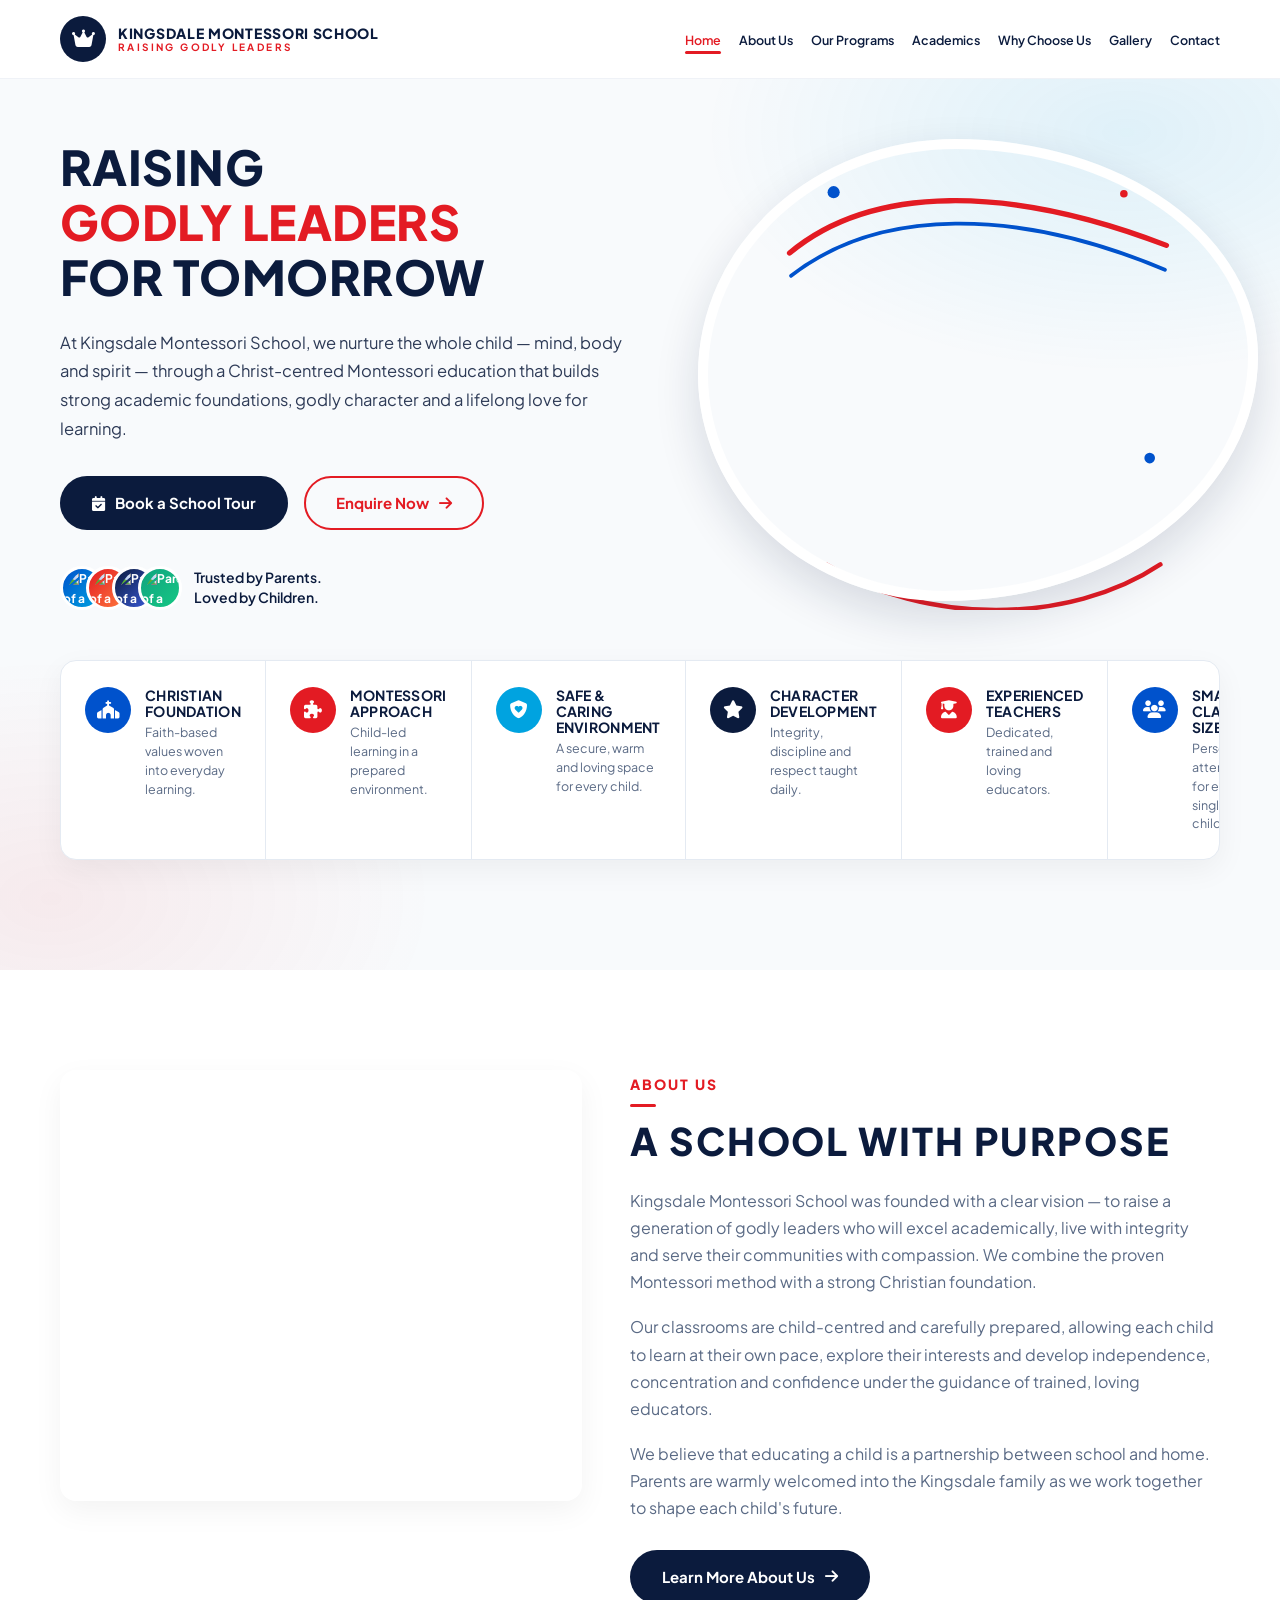
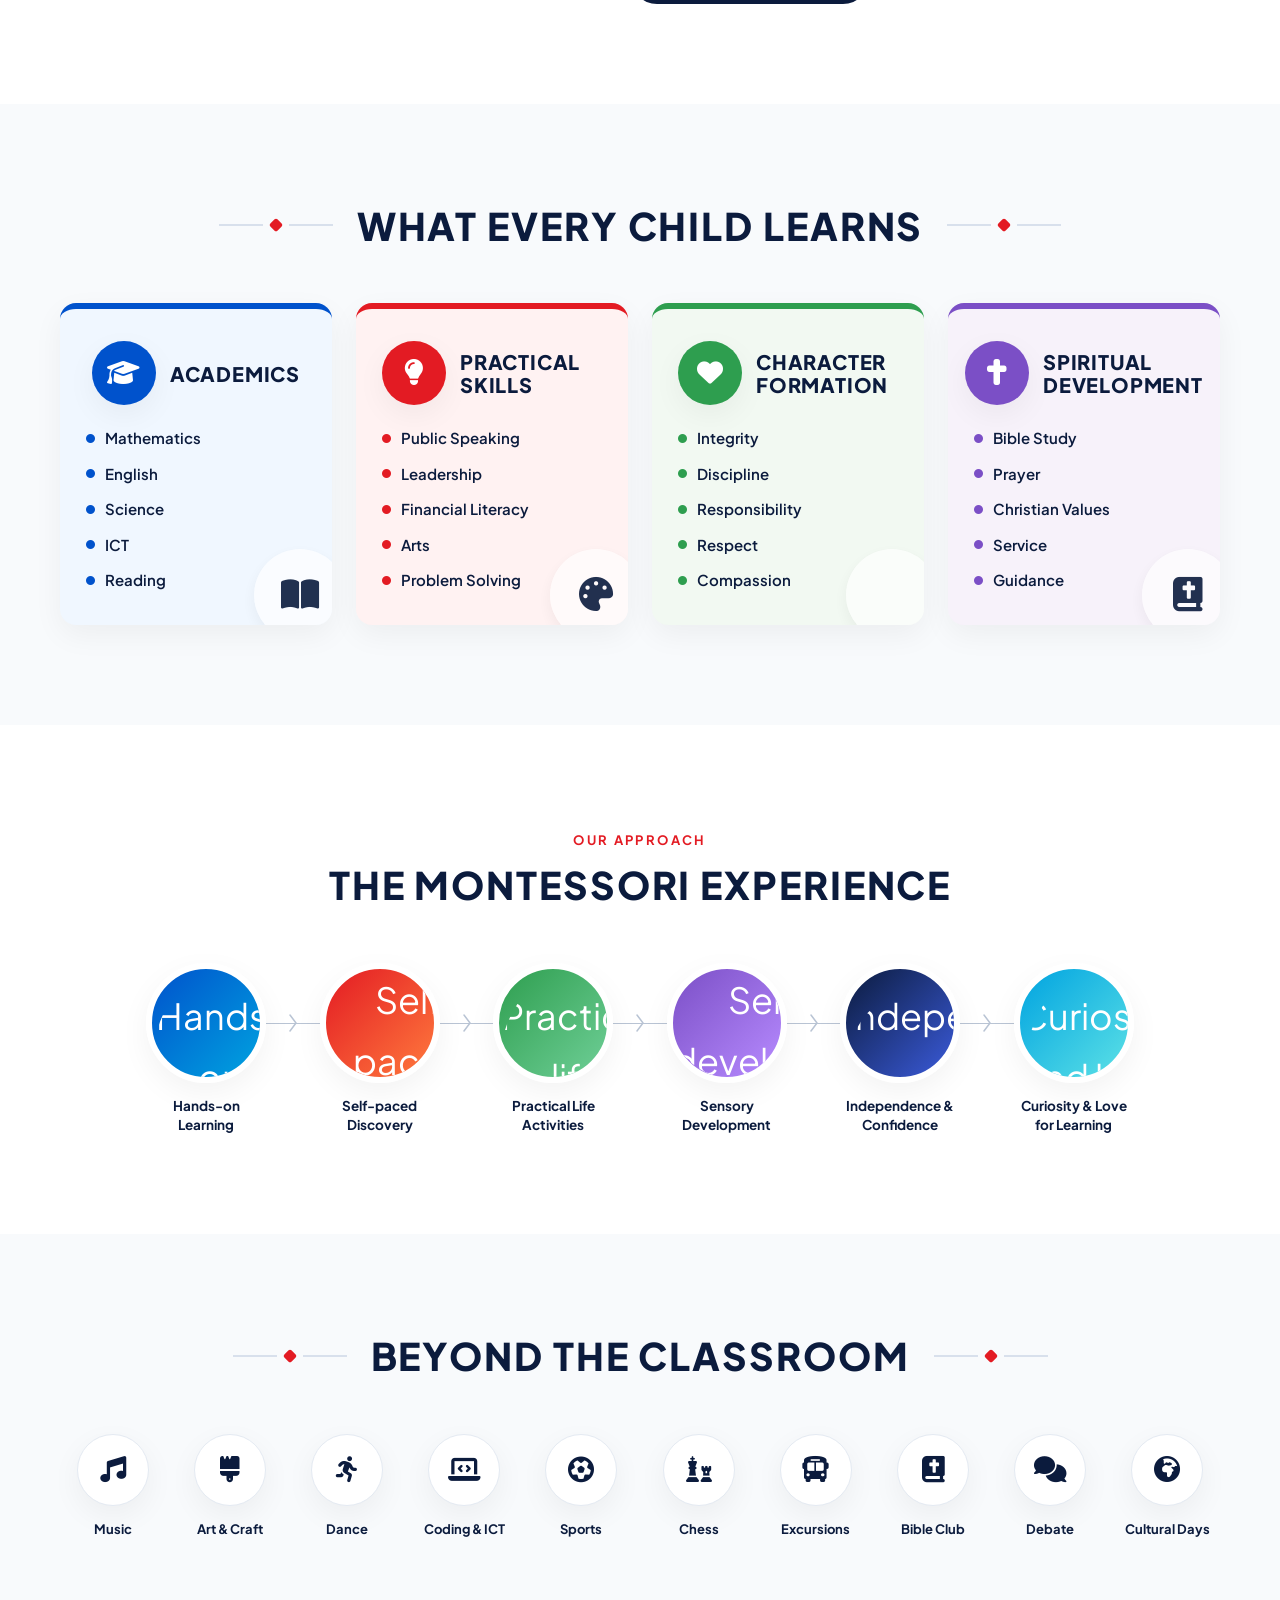
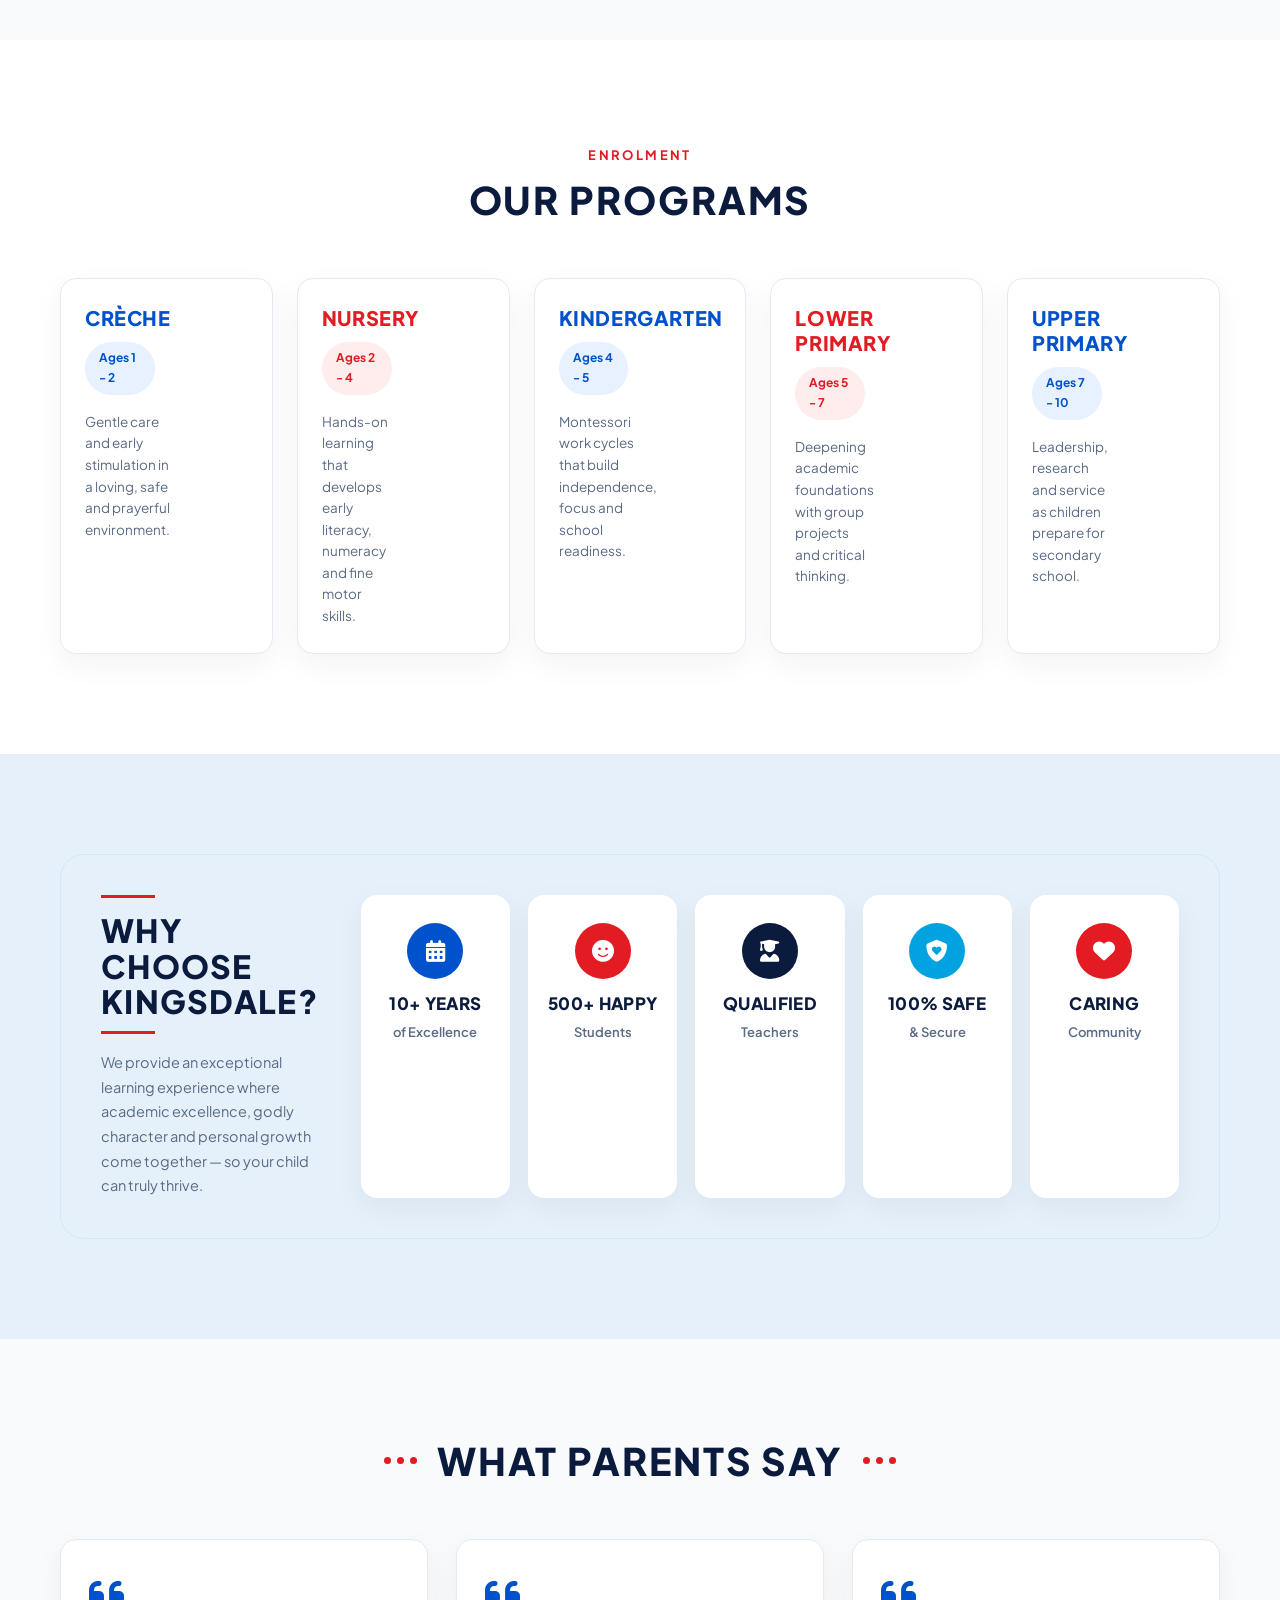
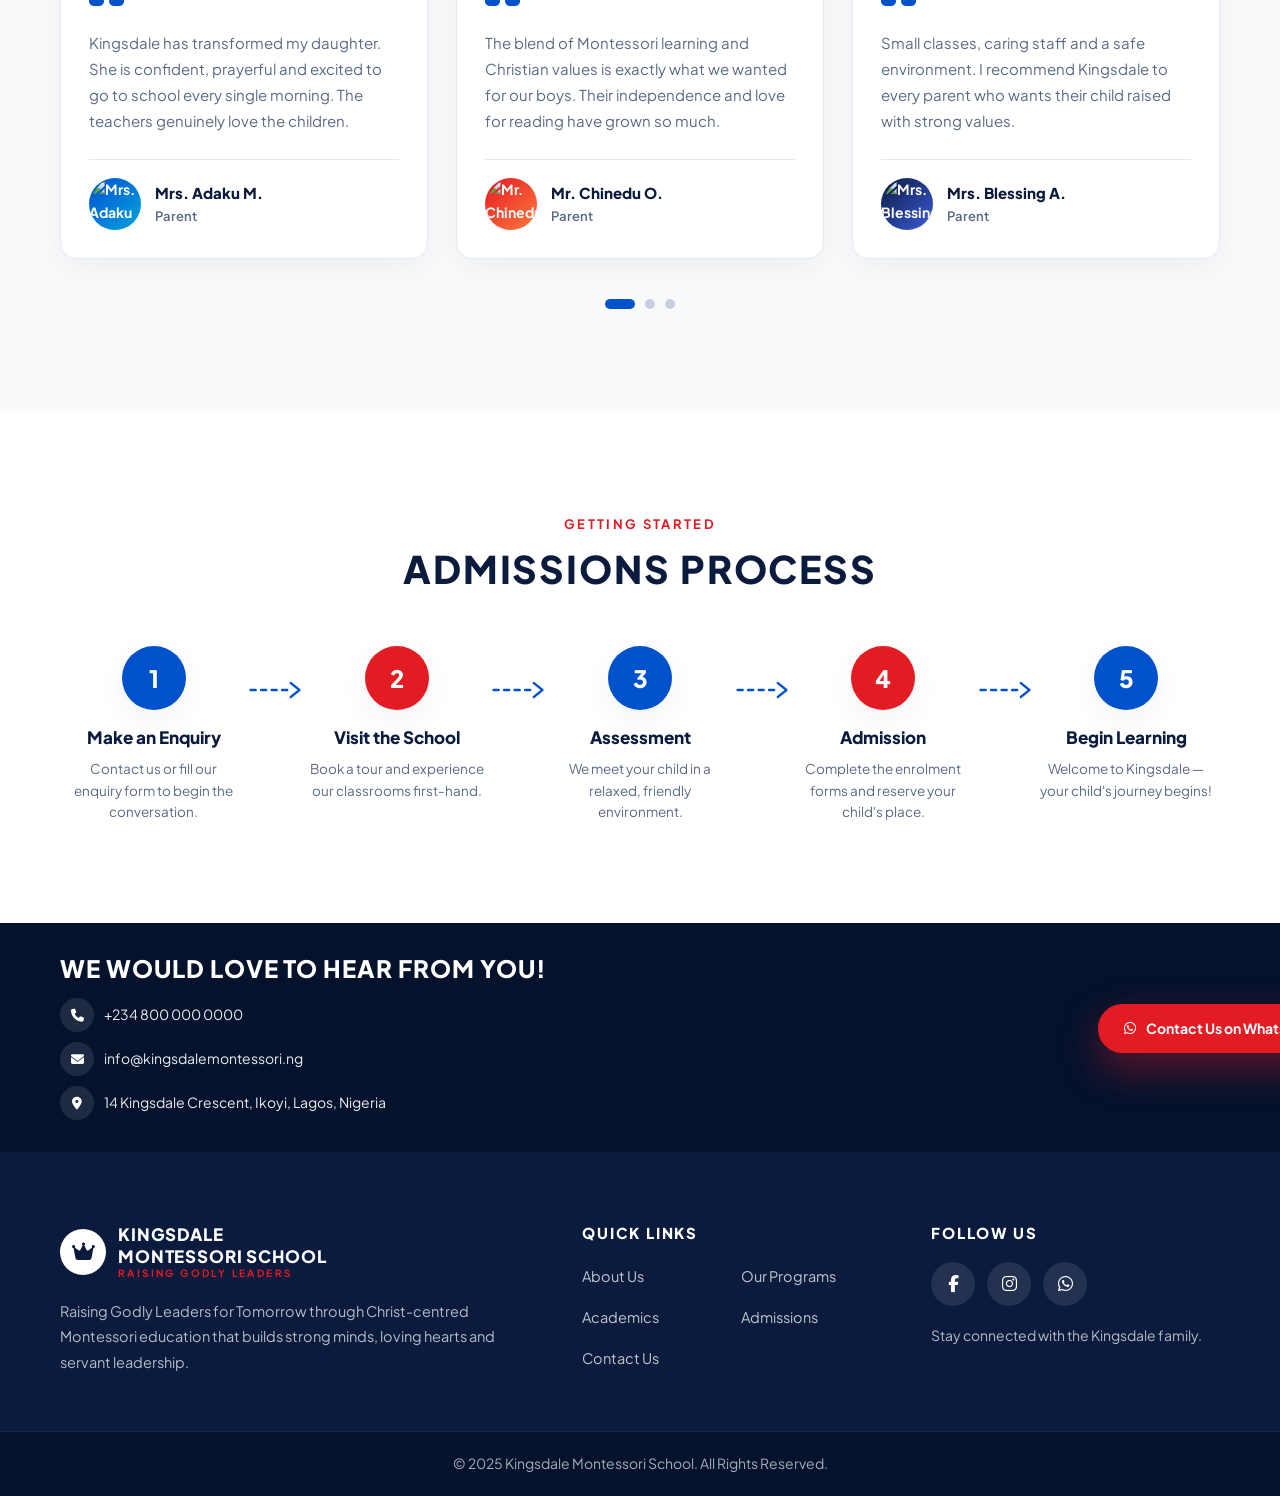
==== commit 9432a027: "Footer: two-line bold school name with motto; quick links in two columns" ====
--- a/index.html
+++ b/index.html
@@ -604,7 +604,7 @@
                 <a href="#home" class="logo logo--footer" aria-label="Kingsdale Montessori School home">
                     <span class="logo-icon" aria-hidden="true"><i class="fa-solid fa-crown"></i></span>
                     <span class="logo-text">
-                        <strong>Kingsdale Montessori School</strong>
+                        <strong>Kingsdale<br>Montessori School</strong>
                         <small>Raising Godly Leaders</small>
                     </span>
                 </a>
--- a/css/styles.css
+++ b/css/styles.css
@@ -985,7 +985,7 @@
     display: flex;
     flex-direction: column;
     align-items: flex-start;
-    padding: 28px 22px;
+    padding: 26px 20px 26px 24px;
 }
 
 .program-title {
@@ -1016,25 +1016,25 @@
     font-size: 13.5px;
     line-height: 1.6;
     color: var(--muted);
-    margin-top: auto;
 }
 
 .program-photo {
-    flex: 0 0 40%;
-    width: 40%;
+    flex: 0 0 46%;
+    width: 46%;
     background-size: cover;
     background-position: center;
+    clip-path: polygon(30% 0, 100% 0, 100% 100%, 0% 100%);
     -webkit-mask-image: url("data:image/svg+xml,%3Csvg xmlns='http://www.w3.org/2000/svg' viewBox='0 0 100 200' preserveAspectRatio='none'%3E%3Cpath d='M12 0 H100 V200 H12 C6 194 18 186 12 180 C6 174 18 166 12 160 C6 154 18 146 12 140 C6 134 18 126 12 120 C6 114 18 106 12 100 C6 94 18 86 12 80 C6 74 18 66 12 60 C6 54 18 46 12 40 C6 34 18 26 12 20 C6 14 18 6 12 0 Z' fill='white'/%3E%3C/svg%3E");
     mask-image: url("data:image/svg+xml,%3Csvg xmlns='http://www.w3.org/2000/svg' viewBox='0 0 100 200' preserveAspectRatio='none'%3E%3Cpath d='M12 0 H100 V200 H12 C6 194 18 186 12 180 C6 174 18 166 12 160 C6 154 18 146 12 140 C6 134 18 126 12 120 C6 114 18 106 12 100 C6 94 18 86 12 80 C6 74 18 66 12 60 C6 54 18 46 12 40 C6 34 18 26 12 20 C6 14 18 6 12 0 Z' fill='white'/%3E%3C/svg%3E");
     mask-repeat: no-repeat;
     mask-size: 100% 100%;
 }
 
-.pp-1 { background-image: url("https://images.unsplash.com/photo-1515488042361-ee00e0ddd4e4?auto=format&fit=crop&w=400&q=80"); }
-.pp-2 { background-image: url("https://images.unsplash.com/photo-1596464716127-f2a82984de30?auto=format&fit=crop&w=400&q=80"); }
-.pp-3 { background-image: url("https://images.unsplash.com/photo-1503676260728-1c00da094a0b?auto=format&fit=crop&w=400&q=80"); }
-.pp-4 { background-image: url("https://images.unsplash.com/photo-1427504494785-3a9ca7044f45?auto=format&fit=crop&w=400&q=80"); }
-.pp-5 { background-image: url("https://images.unsplash.com/photo-1434030216411-0b793f4b4173?auto=format&fit=crop&w=400&q=80"); }
+.pp-1 { background-image: url("https://images.unsplash.com/photo-1515488042361-ee00e0ddd4e4?auto=format&fit=crop&w=800&q=80"); }
+.pp-2 { background-image: url("https://images.unsplash.com/photo-1596464716127-f2a82984de30?auto=format&fit=crop&w=800&q=80"); }
+.pp-3 { background-image: url("https://images.unsplash.com/photo-1503676260728-1c00da094a0b?auto=format&fit=crop&w=800&q=80"); }
+.pp-4 { background-image: url("https://images.unsplash.com/photo-1427504494785-3a9ca7044f45?auto=format&fit=crop&w=800&q=80"); }
+.pp-5 { background-image: url("https://images.unsplash.com/photo-1434030216411-0b793f4b4173?auto=format&fit=crop&w=800&q=80"); }
 
 /* --------------------------------------------------------------------------
    14. WHY CHOOSE KINGSDALE
@@ -1058,14 +1058,30 @@
 }
 
 .why-title {
+    position: relative;
+    width: fit-content;
     font-size: 32px;
-    font-weight: 800;
+    font-weight: 900;
     line-height: 1.12;
     text-transform: uppercase;
     letter-spacing: 0.04em;
     color: var(--navy);
-    margin-bottom: 16px;
-}
+    padding-top: 18px;
+    margin-bottom: 30px;
+}
+
+.why-title::before,
+.why-title::after {
+    content: "";
+    position: absolute;
+    left: 0;
+    width: 25%;
+    height: 3px;
+    background: var(--red);
+}
+
+.why-title::before { top: 0; }
+.why-title::after { bottom: -14px; }
 
 .why-intro p {
     font-size: 14.5px;
@@ -1298,12 +1314,20 @@
    17. PRE-FOOTER CONTACT BANNER
    -------------------------------------------------------------------------- */
 .contact-banner {
-    background: var(--deep-blue);
-    padding-block: 80px;
+    position: relative;
+    background-color: var(--deep-blue);
+    background-image:
+        linear-gradient(rgba(4, 18, 44, 0.8), rgba(4, 18, 44, 0.8)),
+        url("https://images.unsplash.com/photo-1488521787991-ed7bbaae773c?auto=format&fit=crop&w=1600&q=80");
+    background-size: cover;
+    background-position: center;
+    padding-block: 32px;
     overflow: hidden;
 }
 
 .contact-banner-inner {
+    position: relative;
+    z-index: 1;
     display: grid;
     grid-template-columns: 1.15fr 0.85fr;
     align-items: center;
@@ -1311,38 +1335,38 @@
 }
 
 .contact-info h2 {
-    font-size: 40px;
+    font-size: 24px;
     font-weight: 800;
     text-transform: uppercase;
     letter-spacing: 0.04em;
     line-height: 1.15;
     color: var(--white);
-    margin-bottom: 30px;
+    margin-bottom: 16px;
 }
 
 .contact-list {
     display: grid;
-    gap: 16px;
+    gap: 10px;
 }
 
 .contact-list li {
     display: flex;
     align-items: center;
-    gap: 14px;
-    font-size: 16px;
+    gap: 10px;
+    font-size: 14px;
     color: rgba(255, 255, 255, 0.92);
 }
 
 .contact-list i {
     display: grid;
     place-items: center;
-    width: 42px;
-    height: 42px;
+    width: 34px;
+    height: 34px;
     flex-shrink: 0;
     border-radius: 50%;
     background: rgba(255, 255, 255, 0.1);
     color: var(--white);
-    font-size: 15px;
+    font-size: 13px;
 }
 
 .contact-list a:hover {
@@ -1353,31 +1377,41 @@
     position: relative;
     display: flex;
     justify-content: center;
-    padding-top: 40px;
+    width: fit-content;
+    justify-self: end;
+    padding-top: 16px;
 }
 
 .students-photo {
-    width: min(340px, 100%);
-    aspect-ratio: 1;
-    border-radius: 46% 54% 50% 50% / 55% 45% 55% 45%;
-    background:
-        linear-gradient(150deg, rgba(4, 18, 44, 0.0), rgba(4, 18, 44, 0.1)),
-        linear-gradient(160deg, #ffcf9e 0%, #f5a06a 55%, #7fb3f0 100%);
+    position: relative;
+    width: min(360px, 100%);
+    aspect-ratio: 4 / 3;
+    border-radius: 18px;
+    overflow: hidden;
     background-image:
-        url("https://images.unsplash.com/photo-1488521787991-ed7bbaae773c?auto=format&fit=crop&w=800&q=80");
+        url("https://images.unsplash.com/photo-1488521787991-ed7bbaae773c?auto=format&fit=crop&w=1000&q=80");
     background-size: cover;
     background-position: center;
-    border: 10px solid rgba(255, 255, 255, 0.14);
-    box-shadow: 0 30px 70px rgba(0, 0, 0, 0.35);
+    border: 1px solid rgba(255, 255, 255, 0.16);
+    box-shadow: 0 18px 45px rgba(0, 0, 0, 0.28);
+}
+
+.students-photo::before {
+    content: "";
+    position: absolute;
+    inset: 0;
+    border-radius: inherit;
+    background: rgba(4, 18, 44, 0.18);
+    z-index: 1;
 }
 
 .btn-whatsapp {
     position: absolute;
-    bottom: -8px;
+    bottom: -6px;
     left: 50%;
     transform: translateX(-50%);
-    padding: 16px 28px;
-    font-size: 15px;
+    padding: 14px 24px;
+    font-size: 14px;
     box-shadow: 0 16px 40px rgba(227, 27, 35, 0.4);
 }
 
@@ -1407,6 +1441,9 @@
 
 .logo--footer .logo-text strong {
     color: var(--white);
+    font-size: 17px;
+    font-weight: 900;
+    line-height: 1.25;
 }
 
 .logo--footer .logo-text small {
@@ -1432,7 +1469,8 @@
 
 .footer-nav ul {
     display: grid;
-    gap: 12px;
+    grid-template-columns: repeat(2, 1fr);
+    gap: 14px 28px;
 }
 
 .footer-nav a {
@@ -1671,6 +1709,16 @@
         padding-right: 0;
     }
 
+    .why-title {
+        margin-inline: auto;
+    }
+
+    .why-title::before,
+    .why-title::after {
+        left: 50%;
+        transform: translateX(-50%);
+    }
+
     .steps {
         flex-wrap: wrap;
         row-gap: 28px;
@@ -1687,8 +1735,12 @@
 
     .contact-banner-inner {
         grid-template-columns: 1fr;
-        gap: 48px;
+        gap: 28px;
         text-align: center;
+    }
+
+    .contact-cta {
+        justify-self: center;
     }
 
     .contact-list {
@@ -1789,7 +1841,7 @@
 
     /* Contact banner */
     .contact-info h2 {
-        font-size: 32px;
+        font-size: 22px;
     }
 
     /* Footer */
@@ -1887,12 +1939,18 @@
         font-size: 27px;
     }
 
+    .why-title::before,
+    .why-title::after {
+        left: 0;
+        transform: none;
+    }
+
     .step {
         flex: 0 0 100%;
     }
 
     .contact-info h2 {
-        font-size: 27px;
+        font-size: 20px;
     }
 
     .contact-list li {
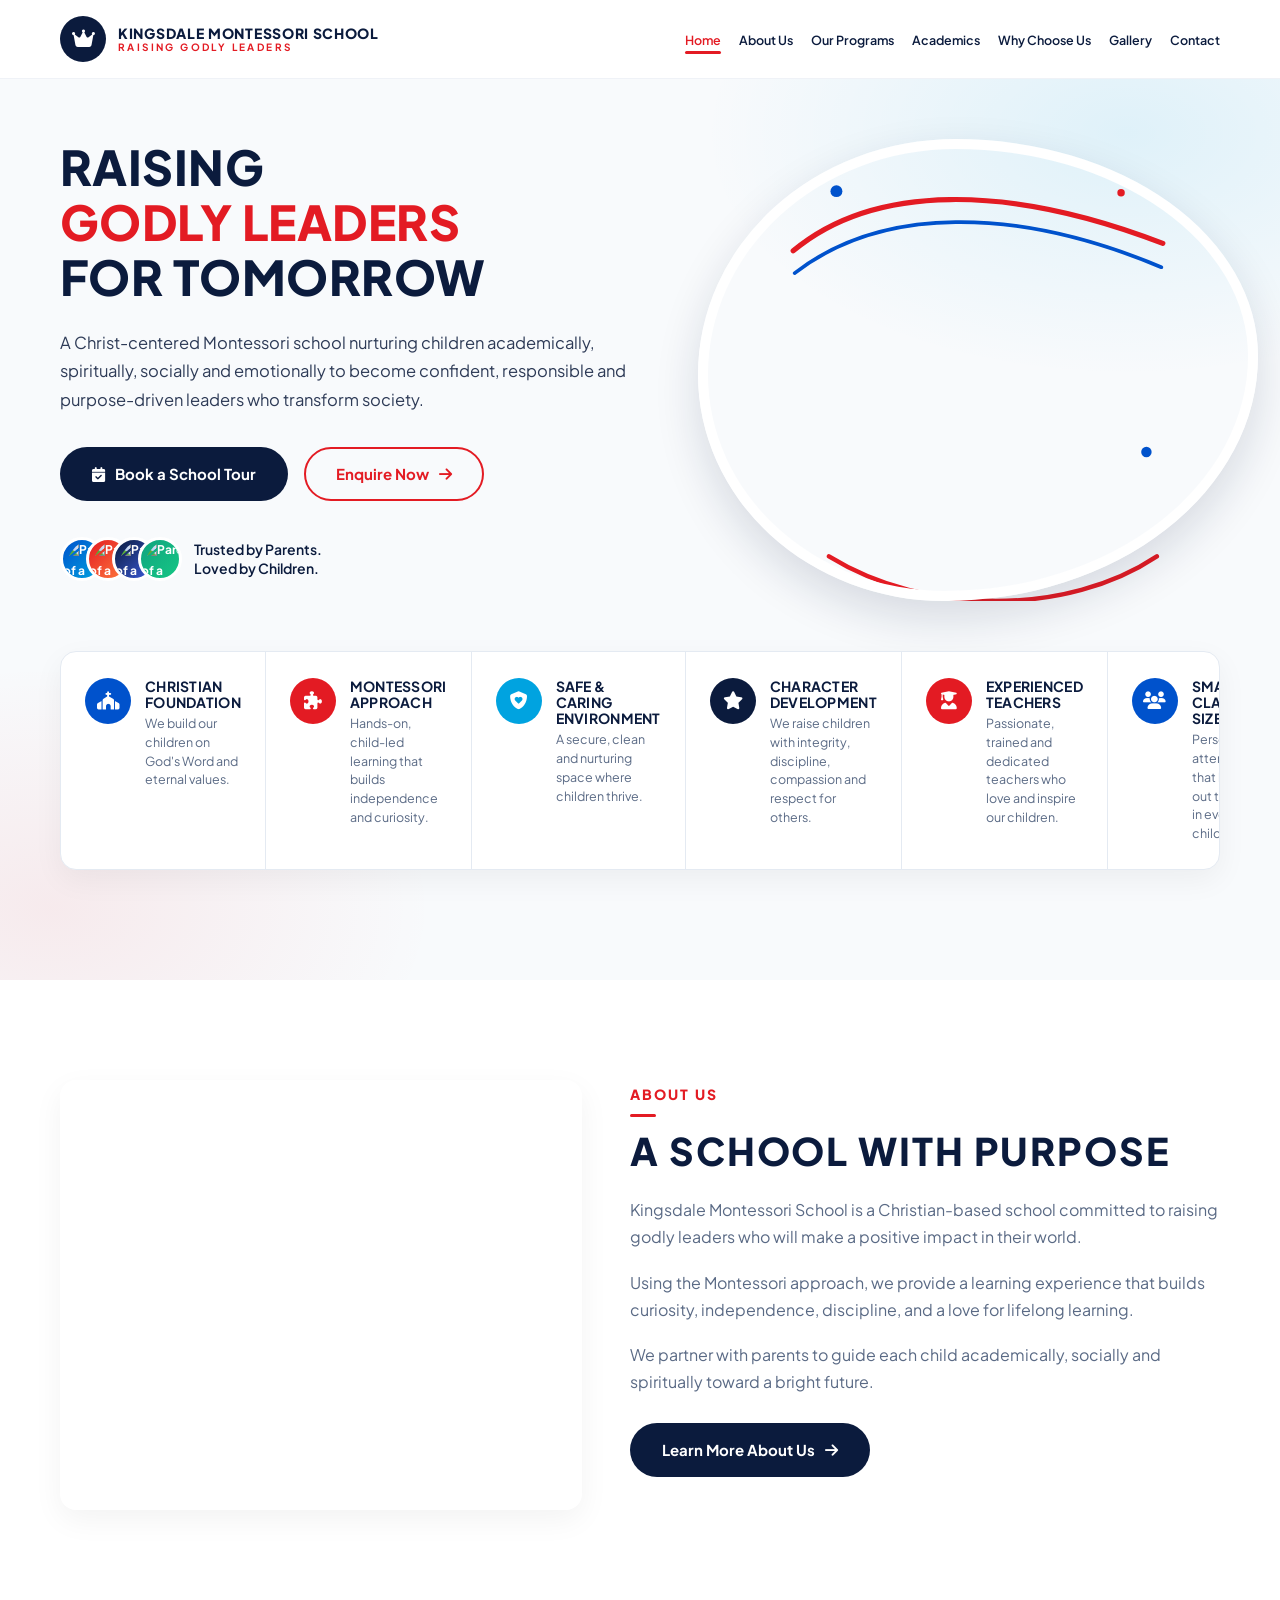
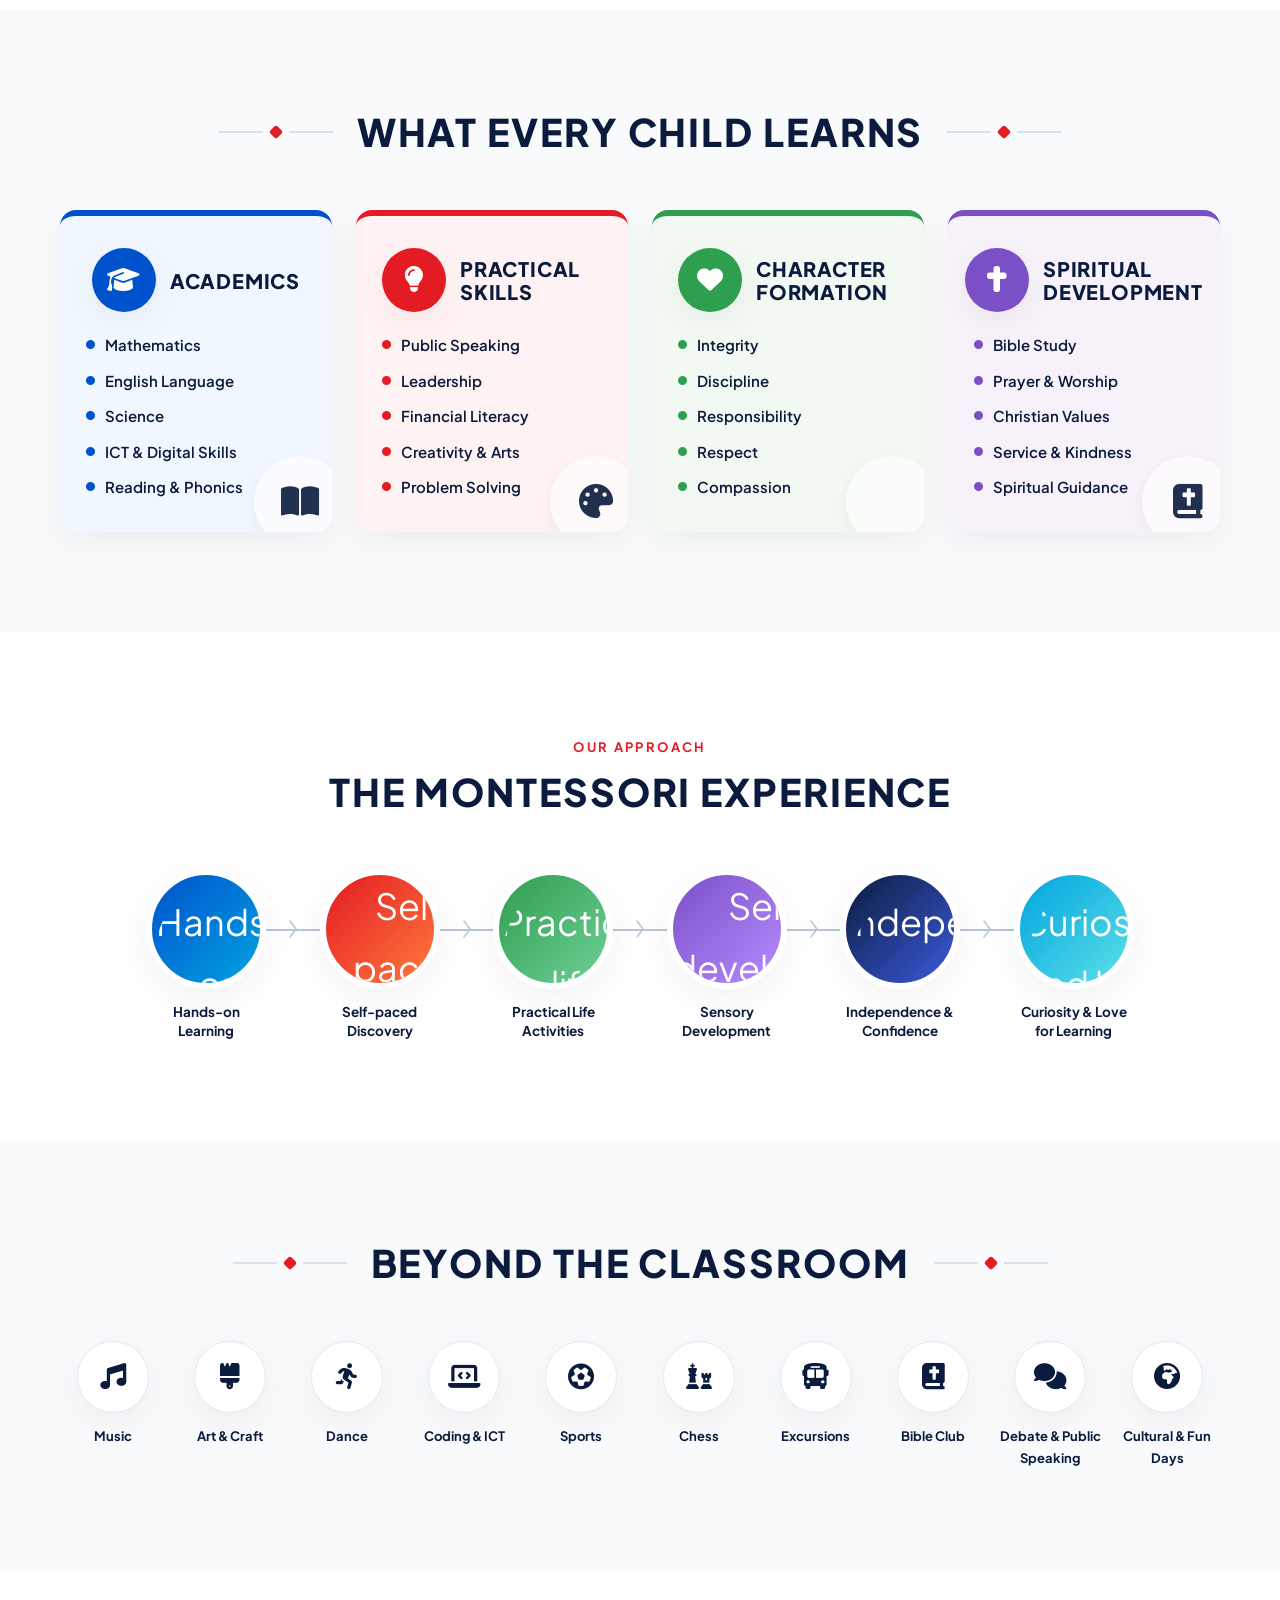
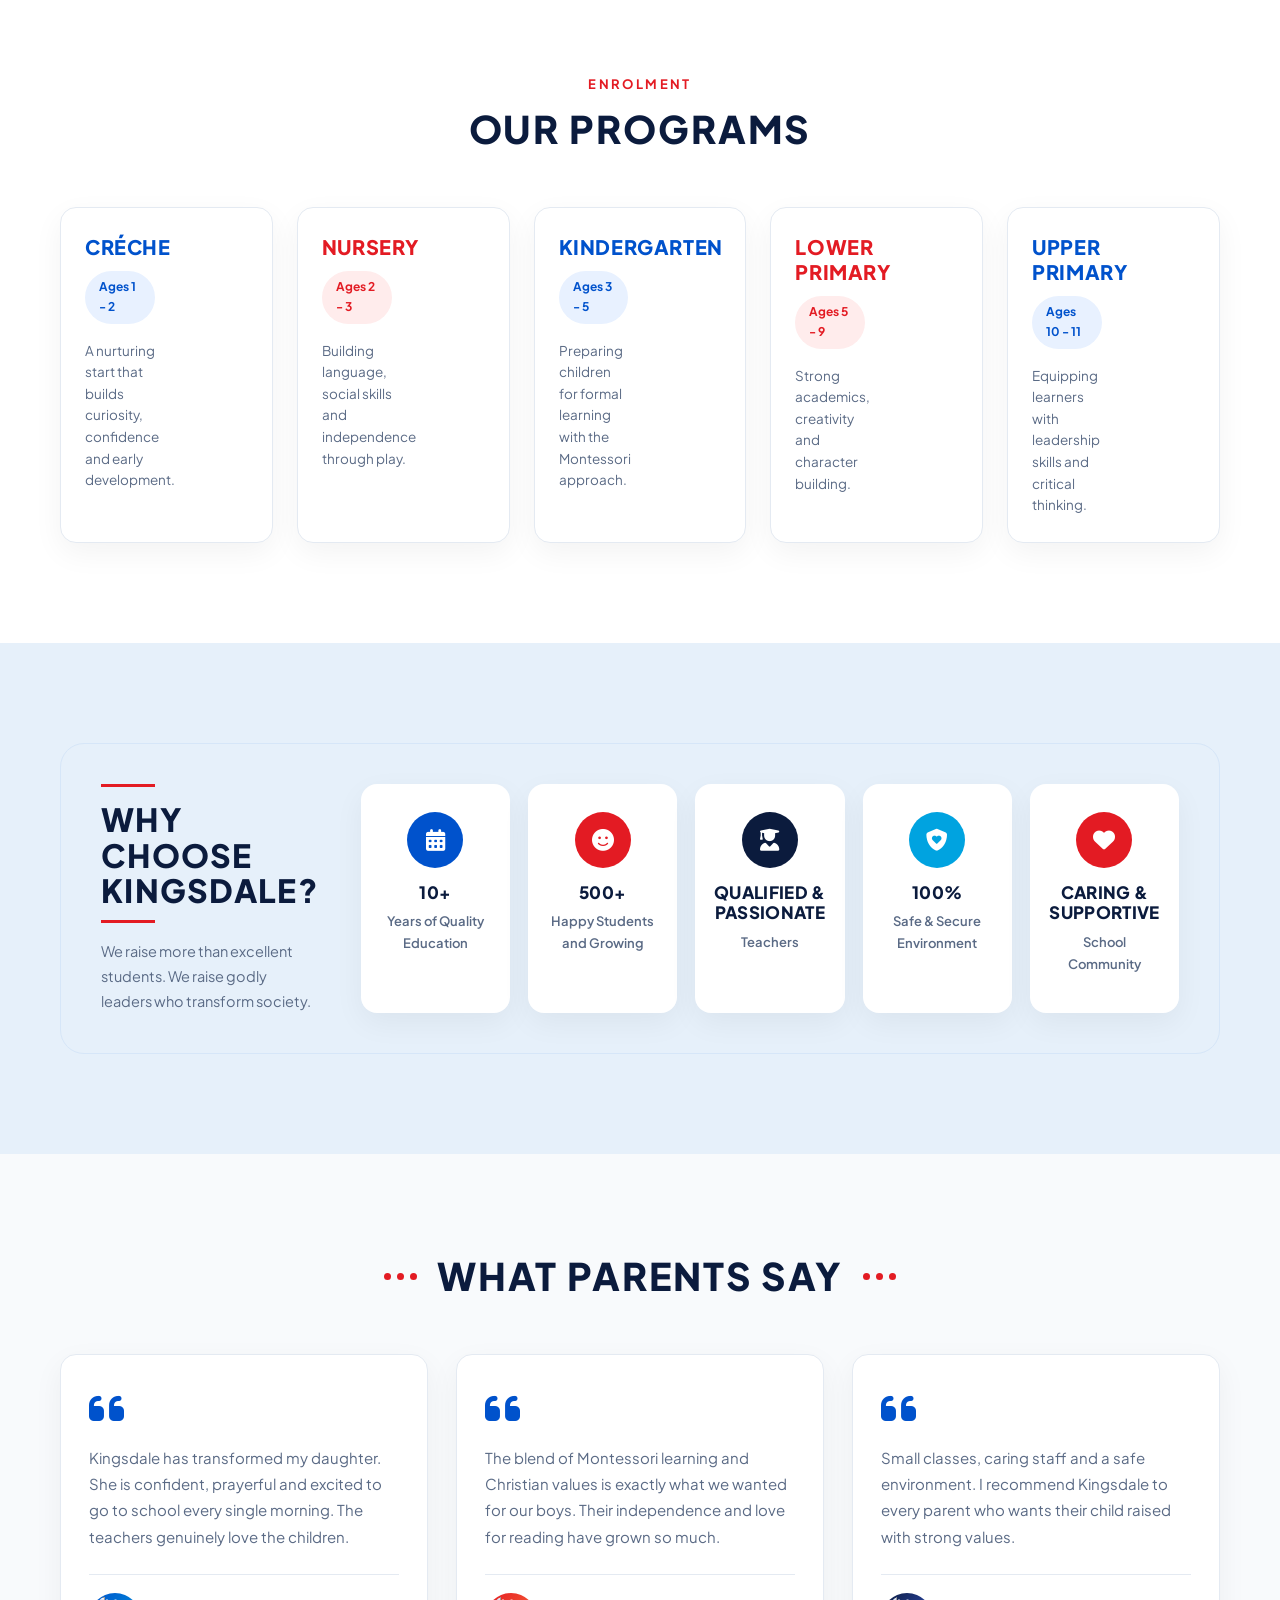
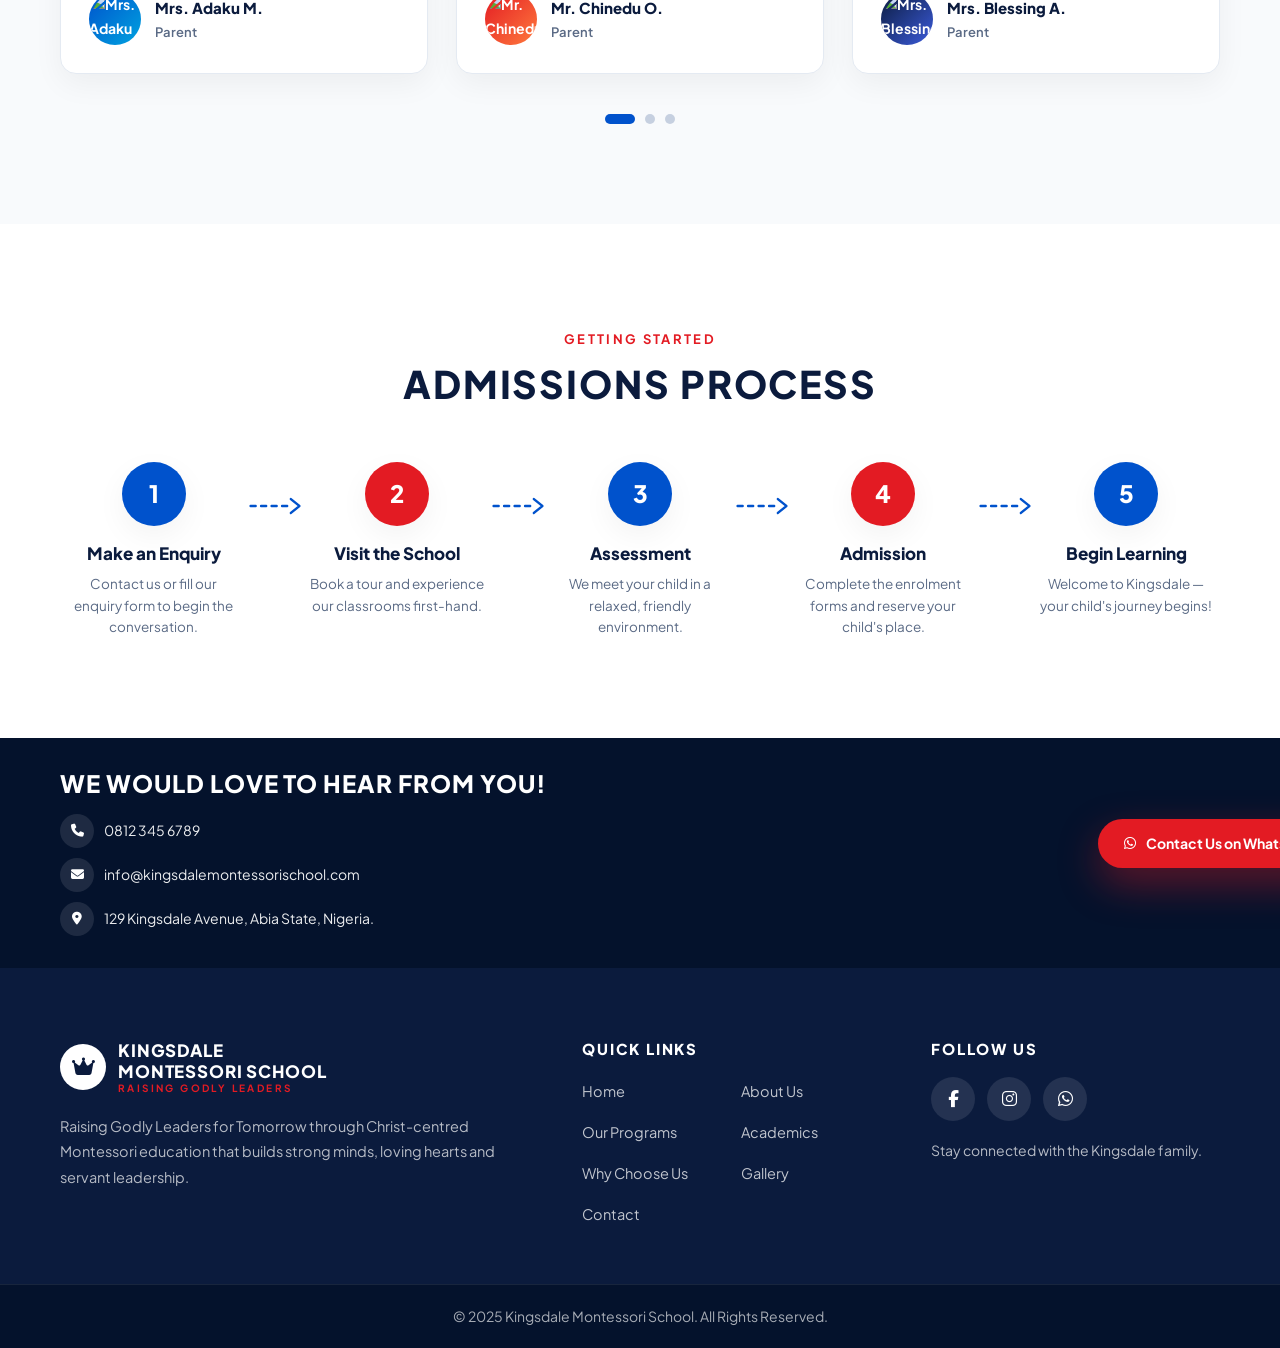
==== commit f6805fb6: "Apply exact copy deck (A-M): full text per deck, ages, contact details, 7 footer links; hero flexed " ====
--- a/index.html
+++ b/index.html
@@ -65,9 +65,8 @@
                     </h1>
 
                     <p class="hero-text">
-                        At Kingsdale Montessori School, we nurture the whole child — mind, body and spirit —
-                        through a Christ-centred Montessori education that builds strong academic foundations,
-                        godly character and a lifelong love for learning.
+                        A Christ-centered Montessori school nurturing children academically, spiritually, socially
+                        and emotionally to become confident, responsible and purpose-driven leaders who transform society.
                     </p>
 
                     <div class="hero-actions">
@@ -111,42 +110,42 @@
                         <span class="highlight-icon icon-blue"><i class="fa-solid fa-church" aria-hidden="true"></i></span>
                         <div>
                             <h3>Christian Foundation</h3>
-                            <p>Faith-based values woven into everyday learning.</p>
+                            <p>We build our children on God's Word and eternal values.</p>
                         </div>
                     </div>
                     <div class="highlight-item">
                         <span class="highlight-icon icon-red"><i class="fa-solid fa-puzzle-piece" aria-hidden="true"></i></span>
                         <div>
                             <h3>Montessori Approach</h3>
-                            <p>Child-led learning in a prepared environment.</p>
+                            <p>Hands-on, child-led learning that builds independence and curiosity.</p>
                         </div>
                     </div>
                     <div class="highlight-item">
                         <span class="highlight-icon icon-cyan"><i class="fa-solid fa-shield-heart" aria-hidden="true"></i></span>
                         <div>
                             <h3>Safe &amp; Caring Environment</h3>
-                            <p>A secure, warm and loving space for every child.</p>
+                            <p>A secure, clean and nurturing space where children thrive.</p>
                         </div>
                     </div>
                     <div class="highlight-item">
                         <span class="highlight-icon icon-navy"><i class="fa-solid fa-star" aria-hidden="true"></i></span>
                         <div>
                             <h3>Character Development</h3>
-                            <p>Integrity, discipline and respect taught daily.</p>
+                            <p>We raise children with integrity, discipline, compassion and respect for others.</p>
                         </div>
                     </div>
                     <div class="highlight-item">
                         <span class="highlight-icon icon-red"><i class="fa-solid fa-user-graduate" aria-hidden="true"></i></span>
                         <div>
                             <h3>Experienced Teachers</h3>
-                            <p>Dedicated, trained and loving educators.</p>
+                            <p>Passionate, trained and dedicated teachers who love and inspire our children.</p>
                         </div>
                     </div>
                     <div class="highlight-item">
                         <span class="highlight-icon icon-blue"><i class="fa-solid fa-users" aria-hidden="true"></i></span>
                         <div>
                             <h3>Small Class Sizes</h3>
-                            <p>Personal attention for every single child.</p>
+                            <p>Personalized attention that brings out the best in every child.</p>
                         </div>
                     </div>
                 </div>
@@ -165,18 +164,16 @@
                     <p class="subtitle">About Us</p>
                     <h2 class="section-title">A School With Purpose</h2>
                     <p>
-                        Kingsdale Montessori School was founded with a clear vision — to raise a generation of
-                        godly leaders who will excel academically, live with integrity and serve their communities
-                        with compassion. We combine the proven Montessori method with a strong Christian foundation.
+                        Kingsdale Montessori School is a Christian-based school committed to raising godly leaders
+                        who will make a positive impact in their world.
                     </p>
                     <p>
-                        Our classrooms are child-centred and carefully prepared, allowing each child to learn at
-                        their own pace, explore their interests and develop independence, concentration and
-                        confidence under the guidance of trained, loving educators.
+                        Using the Montessori approach, we provide a learning experience that builds curiosity,
+                        independence, discipline, and a love for lifelong learning.
                     </p>
                     <p>
-                        We believe that educating a child is a partnership between school and home. Parents are
-                        warmly welcomed into the Kingsdale family as we work together to shape each child's future.
+                        We partner with parents to guide each child academically, socially and spiritually toward
+                        a bright future.
                     </p>
                     <a href="#academics" class="btn btn-navy">Learn More About Us <i class="fa-solid fa-arrow-right" aria-hidden="true"></i></a>
                 </div>
@@ -202,10 +199,10 @@
                         </div>
                         <ul class="learn-list">
                             <li><i class="fa-solid fa-circle" aria-hidden="true"></i> Mathematics</li>
-                            <li><i class="fa-solid fa-circle" aria-hidden="true"></i> English</li>
+                            <li><i class="fa-solid fa-circle" aria-hidden="true"></i> English Language</li>
                             <li><i class="fa-solid fa-circle" aria-hidden="true"></i> Science</li>
-                            <li><i class="fa-solid fa-circle" aria-hidden="true"></i> ICT</li>
-                            <li><i class="fa-solid fa-circle" aria-hidden="true"></i> Reading</li>
+                            <li><i class="fa-solid fa-circle" aria-hidden="true"></i> ICT &amp; Digital Skills</li>
+                            <li><i class="fa-solid fa-circle" aria-hidden="true"></i> Reading &amp; Phonics</li>
                         </ul>
                         <span class="learn-art" aria-hidden="true"><i class="fa-solid fa-book-open"></i></span>
                     </article>
@@ -219,7 +216,7 @@
                             <li><i class="fa-solid fa-circle" aria-hidden="true"></i> Public Speaking</li>
                             <li><i class="fa-solid fa-circle" aria-hidden="true"></i> Leadership</li>
                             <li><i class="fa-solid fa-circle" aria-hidden="true"></i> Financial Literacy</li>
-                            <li><i class="fa-solid fa-circle" aria-hidden="true"></i> Arts</li>
+                            <li><i class="fa-solid fa-circle" aria-hidden="true"></i> Creativity &amp; Arts</li>
                             <li><i class="fa-solid fa-circle" aria-hidden="true"></i> Problem Solving</li>
                         </ul>
                         <span class="learn-art" aria-hidden="true"><i class="fa-solid fa-palette"></i></span>
@@ -247,10 +244,10 @@
                         </div>
                         <ul class="learn-list">
                             <li><i class="fa-solid fa-circle" aria-hidden="true"></i> Bible Study</li>
-                            <li><i class="fa-solid fa-circle" aria-hidden="true"></i> Prayer</li>
+                            <li><i class="fa-solid fa-circle" aria-hidden="true"></i> Prayer &amp; Worship</li>
                             <li><i class="fa-solid fa-circle" aria-hidden="true"></i> Christian Values</li>
-                            <li><i class="fa-solid fa-circle" aria-hidden="true"></i> Service</li>
-                            <li><i class="fa-solid fa-circle" aria-hidden="true"></i> Guidance</li>
+                            <li><i class="fa-solid fa-circle" aria-hidden="true"></i> Service &amp; Kindness</li>
+                            <li><i class="fa-solid fa-circle" aria-hidden="true"></i> Spiritual Guidance</li>
                         </ul>
                         <span class="learn-art" aria-hidden="true"><i class="fa-solid fa-bible"></i></span>
                     </article>
@@ -322,8 +319,8 @@
                     <li><span class="beyond-icon"><i class="fa-solid fa-chess" aria-hidden="true"></i></span><p>Chess</p></li>
                     <li><span class="beyond-icon"><i class="fa-solid fa-bus" aria-hidden="true"></i></span><p>Excursions</p></li>
                     <li><span class="beyond-icon"><i class="fa-solid fa-book-bible" aria-hidden="true"></i></span><p>Bible Club</p></li>
-                    <li><span class="beyond-icon"><i class="fa-solid fa-comments" aria-hidden="true"></i></span><p>Debate</p></li>
-                    <li><span class="beyond-icon"><i class="fa-solid fa-earth-africa" aria-hidden="true"></i></span><p>Cultural Days</p></li>
+                    <li><span class="beyond-icon"><i class="fa-solid fa-comments" aria-hidden="true"></i></span><p>Debate &amp; Public Speaking</p></li>
+                    <li><span class="beyond-icon"><i class="fa-solid fa-earth-africa" aria-hidden="true"></i></span><p>Cultural &amp; Fun Days</p></li>
                 </ul>
             </div>
         </section>
@@ -341,21 +338,21 @@
                 <div class="programs-grid">
                     <article class="program-card">
                         <div class="program-body">
-                            <h3 class="program-title program-title--blue">Crèche</h3>
+                            <h3 class="program-title program-title--blue">Créche</h3>
                             <span class="age-badge age-badge--blue">Ages 1 - 2</span>
                             <p class="program-text">
-                                Gentle care and early stimulation in a loving, safe and prayerful environment.
+                                A nurturing start that builds curiosity, confidence and early development.
                             </p>
                         </div>
-                        <div class="program-photo pp-1" role="img" aria-label="Crèche student"></div>
+                        <div class="program-photo pp-1" role="img" aria-label="Créche student"></div>
                     </article>
 
                     <article class="program-card">
                         <div class="program-body">
                             <h3 class="program-title program-title--red">Nursery</h3>
-                            <span class="age-badge age-badge--red">Ages 2 - 4</span>
+                            <span class="age-badge age-badge--red">Ages 2 - 3</span>
                             <p class="program-text">
-                                Hands-on learning that develops early literacy, numeracy and fine motor skills.
+                                Building language, social skills and independence through play.
                             </p>
                         </div>
                         <div class="program-photo pp-2" role="img" aria-label="Nursery student"></div>
@@ -364,9 +361,9 @@
                     <article class="program-card">
                         <div class="program-body">
                             <h3 class="program-title program-title--blue">Kindergarten</h3>
-                            <span class="age-badge age-badge--blue">Ages 4 - 5</span>
+                            <span class="age-badge age-badge--blue">Ages 3 - 5</span>
                             <p class="program-text">
-                                Montessori work cycles that build independence, focus and school readiness.
+                                Preparing children for formal learning with the Montessori approach.
                             </p>
                         </div>
                         <div class="program-photo pp-3" role="img" aria-label="Kindergarten student"></div>
@@ -375,9 +372,9 @@
                     <article class="program-card">
                         <div class="program-body">
                             <h3 class="program-title program-title--red">Lower Primary</h3>
-                            <span class="age-badge age-badge--red">Ages 5 - 7</span>
+                            <span class="age-badge age-badge--red">Ages 5 - 9</span>
                             <p class="program-text">
-                                Deepening academic foundations with group projects and critical thinking.
+                                Strong academics, creativity and character building.
                             </p>
                         </div>
                         <div class="program-photo pp-4" role="img" aria-label="Lower primary student"></div>
@@ -386,9 +383,9 @@
                     <article class="program-card">
                         <div class="program-body">
                             <h3 class="program-title program-title--blue">Upper Primary</h3>
-                            <span class="age-badge age-badge--blue">Ages 7 - 10</span>
+                            <span class="age-badge age-badge--blue">Ages 10 - 11</span>
                             <p class="program-text">
-                                Leadership, research and service as children prepare for secondary school.
+                                Equipping learners with leadership skills and critical thinking.
                             </p>
                         </div>
                         <div class="program-photo pp-5" role="img" aria-label="Upper primary student"></div>
@@ -406,35 +403,34 @@
                     <div class="why-intro">
                         <h2 class="why-title">Why Choose<br>Kingsdale?</h2>
                         <p>
-                            We provide an exceptional learning experience where academic excellence, godly
-                            character and personal growth come together — so your child can truly thrive.
+                            We raise more than excellent students. We raise godly leaders who transform society.
                         </p>
                     </div>
 
                     <div class="metric">
                         <span class="metric-icon icon-blue"><i class="fa-solid fa-calendar-days" aria-hidden="true"></i></span>
-                        <strong>10+ Years</strong>
-                        <small>of Excellence</small>
+                        <strong>10+</strong>
+                        <small>Years of Quality Education</small>
                     </div>
                     <div class="metric">
                         <span class="metric-icon icon-red"><i class="fa-solid fa-face-smile" aria-hidden="true"></i></span>
-                        <strong>500+ Happy</strong>
-                        <small>Students</small>
+                        <strong>500+</strong>
+                        <small>Happy Students and Growing</small>
                     </div>
                     <div class="metric">
                         <span class="metric-icon icon-navy"><i class="fa-solid fa-user-graduate" aria-hidden="true"></i></span>
-                        <strong>Qualified</strong>
+                        <strong>Qualified &amp; Passionate</strong>
                         <small>Teachers</small>
                     </div>
                     <div class="metric">
                         <span class="metric-icon icon-cyan"><i class="fa-solid fa-shield-heart" aria-hidden="true"></i></span>
-                        <strong>100% Safe</strong>
-                        <small>&amp; Secure</small>
+                        <strong>100%</strong>
+                        <small>Safe &amp; Secure Environment</small>
                     </div>
                     <div class="metric">
                         <span class="metric-icon icon-red"><i class="fa-solid fa-heart" aria-hidden="true"></i></span>
-                        <strong>Caring</strong>
-                        <small>Community</small>
+                        <strong>Caring &amp; Supportive</strong>
+                        <small>School Community</small>
                     </div>
                 </div>
             </div>
@@ -578,9 +574,9 @@
                 <div class="contact-info">
                     <h2>We Would Love To Hear From You!</h2>
                     <ul class="contact-list">
-                        <li><i class="fa-solid fa-phone" aria-hidden="true"></i><a href="tel:+2348000000000">+234 800 000 0000</a></li>
-                        <li><i class="fa-solid fa-envelope" aria-hidden="true"></i><a href="mailto:info@kingsdalemontessori.ng">info@kingsdalemontessori.ng</a></li>
-                        <li><i class="fa-solid fa-location-dot" aria-hidden="true"></i><span>14 Kingsdale Crescent, Ikoyi, Lagos, Nigeria</span></li>
+                        <li><i class="fa-solid fa-phone" aria-hidden="true"></i><a href="tel:+2348123456789">0812 345 6789</a></li>
+                        <li><i class="fa-solid fa-envelope" aria-hidden="true"></i><a href="mailto:info@kingsdalemontessorischool.com">info@kingsdalemontessorischool.com</a></li>
+                        <li><i class="fa-solid fa-location-dot" aria-hidden="true"></i><span>129 Kingsdale Avenue, Abia State, Nigeria.</span></li>
                     </ul>
                 </div>
 
@@ -617,11 +613,13 @@
             <nav class="footer-nav" aria-label="Footer navigation">
                 <h3>Quick Links</h3>
                 <ul>
+                    <li><a href="#home">Home</a></li>
                     <li><a href="#about">About Us</a></li>
                     <li><a href="#programs">Our Programs</a></li>
                     <li><a href="#academics">Academics</a></li>
-                    <li><a href="#admissions">Admissions</a></li>
-                    <li><a href="#contact">Contact Us</a></li>
+                    <li><a href="#why-choose-us">Why Choose Us</a></li>
+                    <li><a href="#beyond">Gallery</a></li>
+                    <li><a href="#contact">Contact</a></li>
                 </ul>
             </nav>
 
--- a/css/styles.css
+++ b/css/styles.css
@@ -1561,33 +1561,13 @@
         font-size: 40px;
     }
 
-    /* Hero → stacked & centered on tablet and mobile */
+    /* Hero → stays side-by-side (flexed) on tablet */
     .hero-inner {
-        grid-template-columns: 1fr;
-        gap: 48px;
-    }
-
-    .hero-visual {
-        order: -1;
-    }
-
-    .hero-content,
-    .hero-content > * {
-        align-items: center;
-        align-self: center;
-        text-align: center;
-    }
-
-    .hero-content .hero-text {
-        margin-inline: auto;
-    }
-
-    .hero-actions {
-        justify-content: center;
-    }
-
-    .social-proof {
-        justify-content: center;
+        gap: 32px;
+    }
+
+    .hero-photo {
+        width: min(520px, 100%);
     }
 
     /* Nav → modern dropdown menu */
@@ -1684,6 +1664,7 @@
         flex-wrap: wrap;
         gap: 28px 16px;
         width: auto;
+        justify-content: center;
     }
 
     .flow-arrow {
@@ -1792,10 +1773,18 @@
         font-size: 32px;
     }
 
+    .section-heading {
+        margin-bottom: 40px;
+    }
+
     /* Highlights */
     .highlights {
         grid-template-columns: repeat(2, 1fr);
         margin-top: -24px;
+    }
+
+    .highlight-item {
+        padding: 22px 20px;
     }
 
     .highlight-item:nth-child(n) {
@@ -1823,6 +1812,16 @@
         font-size: 12.5px;
     }
 
+    /* Learn */
+    .learn-card {
+        padding: 30px 24px;
+    }
+
+    /* Beyond */
+    .beyond-grid {
+        gap: 28px 12px;
+    }
+
     /* Programs */
     .programs-grid {
         grid-template-columns: repeat(2, 1fr);
@@ -1851,14 +1850,53 @@
     }
 }
 
+/* ===== Large phones / small tablets (640px) — hero stacks ===== */
+@media (max-width: 640px) {
+    .hero-inner {
+        grid-template-columns: 1fr;
+        gap: 40px;
+    }
+
+    .hero-visual {
+        order: -1;
+    }
+
+    .hero-content,
+    .hero-content > * {
+        align-items: center;
+        align-self: center;
+        text-align: center;
+    }
+
+    .hero-content .hero-text {
+        margin-inline: auto;
+    }
+
+    .hero-actions {
+        justify-content: center;
+    }
+
+    .social-proof {
+        justify-content: center;
+    }
+}
+
 /* ===== Mobile (480px) ===== */
 @media (max-width: 480px) {
+    html {
+        scroll-padding-top: 64px;
+    }
+
     .container {
         padding-inline: 16px;
     }
 
     .section {
-        padding-block: 56px;
+        padding-block: 52px;
+    }
+
+    .nav-bar {
+        padding-block: 12px;
     }
 
     .logo-text strong {
@@ -1875,16 +1913,33 @@
         font-size: 17px;
     }
 
+    /* Hero */
+    .hero {
+        padding-top: 36px;
+        padding-bottom: 96px;
+    }
+
+    .hero-inner {
+        gap: 32px;
+    }
+
     .hero-title {
-        font-size: 32px;
+        font-size: 30px;
     }
 
     .hero-text {
         font-size: 15px;
+        margin-bottom: 26px;
+    }
+
+    .hero-actions {
+        gap: 12px;
+        margin-bottom: 30px;
     }
 
     .hero-actions .btn {
         width: 100%;
+        padding: 15px 24px;
     }
 
     .social-proof {
@@ -1893,6 +1948,12 @@
         gap: 12px;
     }
 
+    .avatar {
+        width: 40px;
+        height: 40px;
+    }
+
+    /* Highlights */
     .highlights {
         grid-template-columns: 1fr;
     }
@@ -1906,26 +1967,76 @@
         border-bottom: none;
     }
 
+    .highlight-item {
+        padding: 20px 18px;
+    }
+
+    /* Learn */
     .learn-grid {
         grid-template-columns: 1fr;
     }
 
+    .learn-card {
+        padding: 28px 22px;
+    }
+
+    .learn-title {
+        font-size: 19px;
+    }
+
     .section-title {
-        font-size: 27px;
+        font-size: 26px;
+        letter-spacing: 0.03em;
+    }
+
+    .section-heading {
+        margin-bottom: 32px;
     }
 
     .heading-flourish {
-        gap: 14px;
+        gap: 12px;
     }
 
     .flourish .line {
-        width: 26px;
-    }
-
+        width: 24px;
+    }
+
+    /* Beyond */
+    .beyond-grid {
+        gap: 24px 10px;
+    }
+
+    .beyond-icon {
+        width: 62px;
+        height: 62px;
+        font-size: 23px;
+    }
+
+    /* Programs */
     .programs-grid {
         grid-template-columns: 1fr;
-    }
-
+        gap: 20px;
+    }
+
+    .program-body {
+        padding: 22px 16px 22px 18px;
+    }
+
+    .program-title {
+        font-size: 18px;
+        margin-bottom: 10px;
+    }
+
+    .program-text {
+        font-size: 13px;
+    }
+
+    .program-photo {
+        flex: 0 0 42%;
+        width: 42%;
+    }
+
+    /* Why panel */
     .why-panel {
         grid-template-columns: 1fr;
         padding: 24px 16px;
@@ -1936,7 +2047,8 @@
     }
 
     .why-title {
-        font-size: 27px;
+        font-size: 26px;
+        margin-inline: 0;
     }
 
     .why-title::before,
@@ -1945,27 +2057,183 @@
         transform: none;
     }
 
+    .metric {
+        padding: 22px 14px;
+    }
+
+    /* Testimonials */
+    .testimonial-card {
+        padding: 28px 22px;
+    }
+
+    /* Admissions */
     .step {
         flex: 0 0 100%;
     }
 
+    .step p {
+        padding-inline: 8px;
+    }
+
+    /* Contact banner */
+    .contact-banner {
+        padding-block: 28px;
+    }
+
     .contact-info h2 {
-        font-size: 20px;
+        font-size: 19px;
+        letter-spacing: 0.02em;
     }
 
     .contact-list li {
-        font-size: 14.5px;
+        font-size: 14px;
         text-align: left;
     }
 
     .btn-whatsapp {
-        padding: 14px 20px;
-        font-size: 13.5px;
+        padding: 13px 20px;
+        font-size: 13px;
+    }
+
+    /* Footer */
+    .social-icons a {
+        width: 40px;
+        height: 40px;
+        font-size: 16px;
+    }
+
+    .footer-nav ul {
+        gap: 12px 24px;
     }
 
     .footer-grid {
         gap: 36px;
-        padding-block: 52px 40px;
+        padding-block: 48px 36px;
+    }
+
+    .footer-bottom {
+        padding-block: 16px;
+    }
+}
+
+/* ===== Mobile small (360px) ===== */
+@media (max-width: 360px) {
+    .container {
+        padding-inline: 14px;
+    }
+
+    .logo-text strong {
+        font-size: 12px;
+    }
+
+    .logo-text small {
+        font-size: 8px;
+    }
+
+    .logo-icon {
+        width: 38px;
+        height: 38px;
+        font-size: 16px;
+    }
+
+    .hero-title {
+        font-size: 27px;
+    }
+
+    .hero-text {
+        font-size: 14.5px;
+    }
+
+    .social-proof p {
+        font-size: 13px;
+    }
+
+    .section-title {
+        font-size: 23px;
+    }
+
+    .learn-title {
+        font-size: 18px;
+    }
+
+    .learn-icon {
+        width: 58px;
+        height: 58px;
+        font-size: 23px;
+    }
+
+    .flow-photo {
+        width: 92px;
+        height: 92px;
+        font-size: 26px;
+    }
+
+    .flow-item p {
+        font-size: 12px;
+    }
+
+    .beyond-icon {
+        width: 56px;
+        height: 56px;
+        font-size: 21px;
+    }
+
+    .beyond-grid p {
+        font-size: 12px;
+    }
+
+    .program-photo {
+        flex: 0 0 40%;
+        width: 40%;
+    }
+
+    .age-badge {
+        font-size: 11px;
+        padding: 5px 12px;
+    }
+
+    .why-title {
+        font-size: 24px;
+    }
+
+    .metric-icon {
+        width: 50px;
+        height: 50px;
+        font-size: 20px;
+    }
+
+    .metric strong {
+        font-size: 16px;
+    }
+
+    .metric small {
+        font-size: 12.5px;
+    }
+
+    .step-num {
+        width: 56px;
+        height: 56px;
+        font-size: 21px;
+    }
+
+    .step h3 {
+        font-size: 16px;
+    }
+
+    .step p {
+        font-size: 13px;
+    }
+
+    .contact-info h2 {
+        font-size: 17px;
+    }
+
+    .testimonial-card > p {
+        font-size: 14px;
+    }
+
+    .testimonial-card cite strong {
+        font-size: 14px;
     }
 }
 
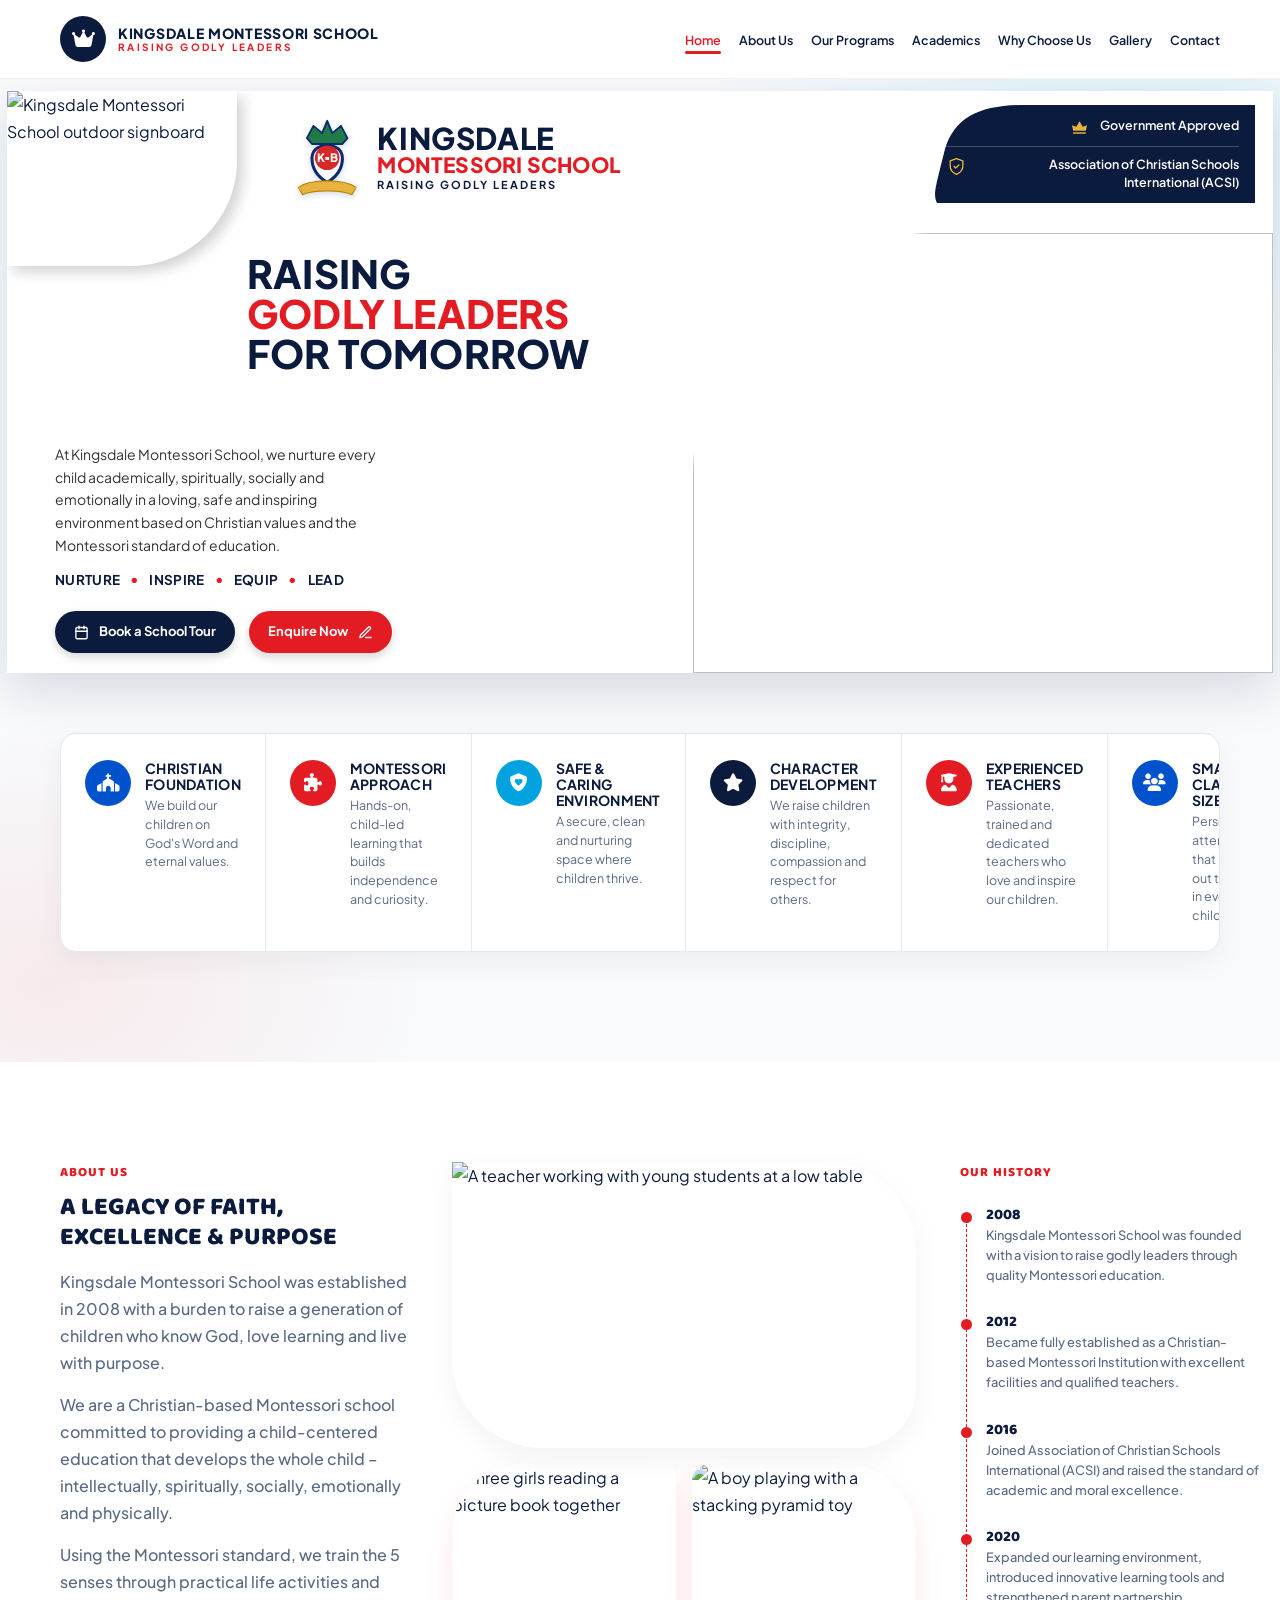
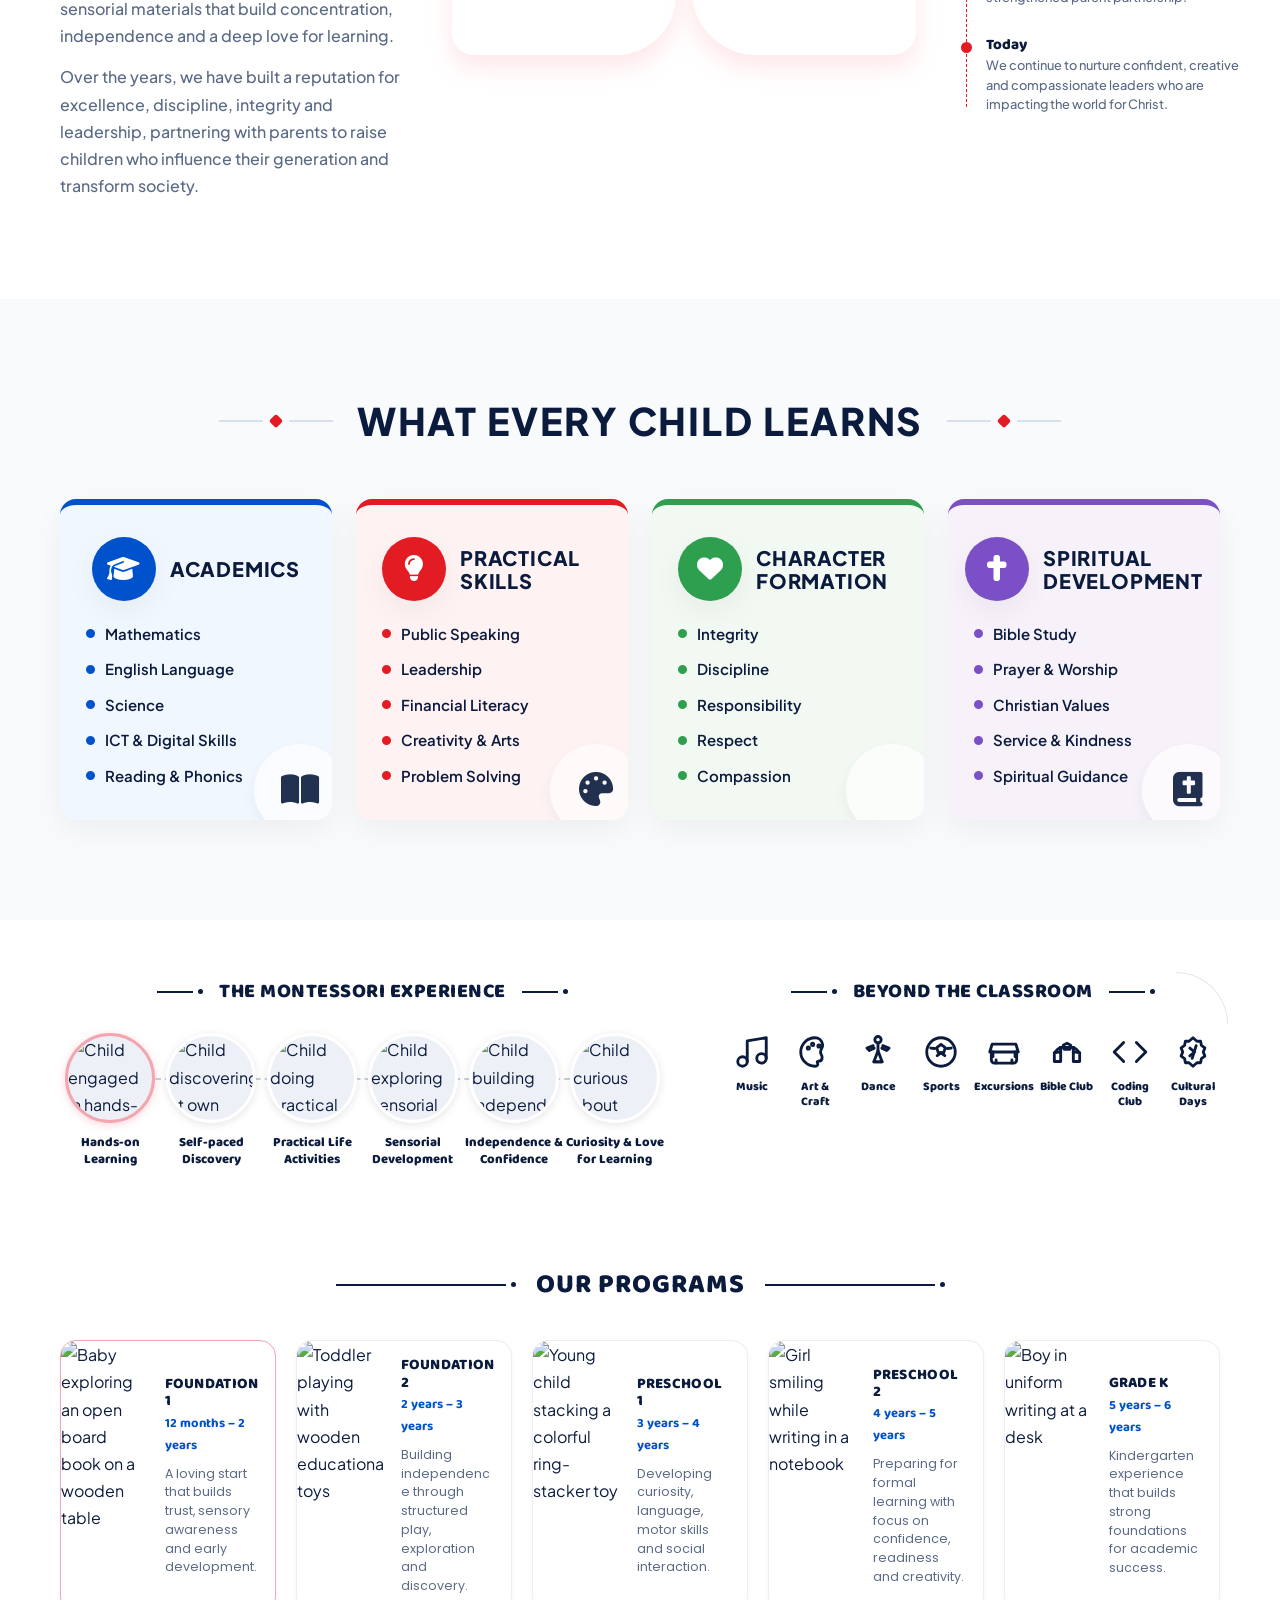
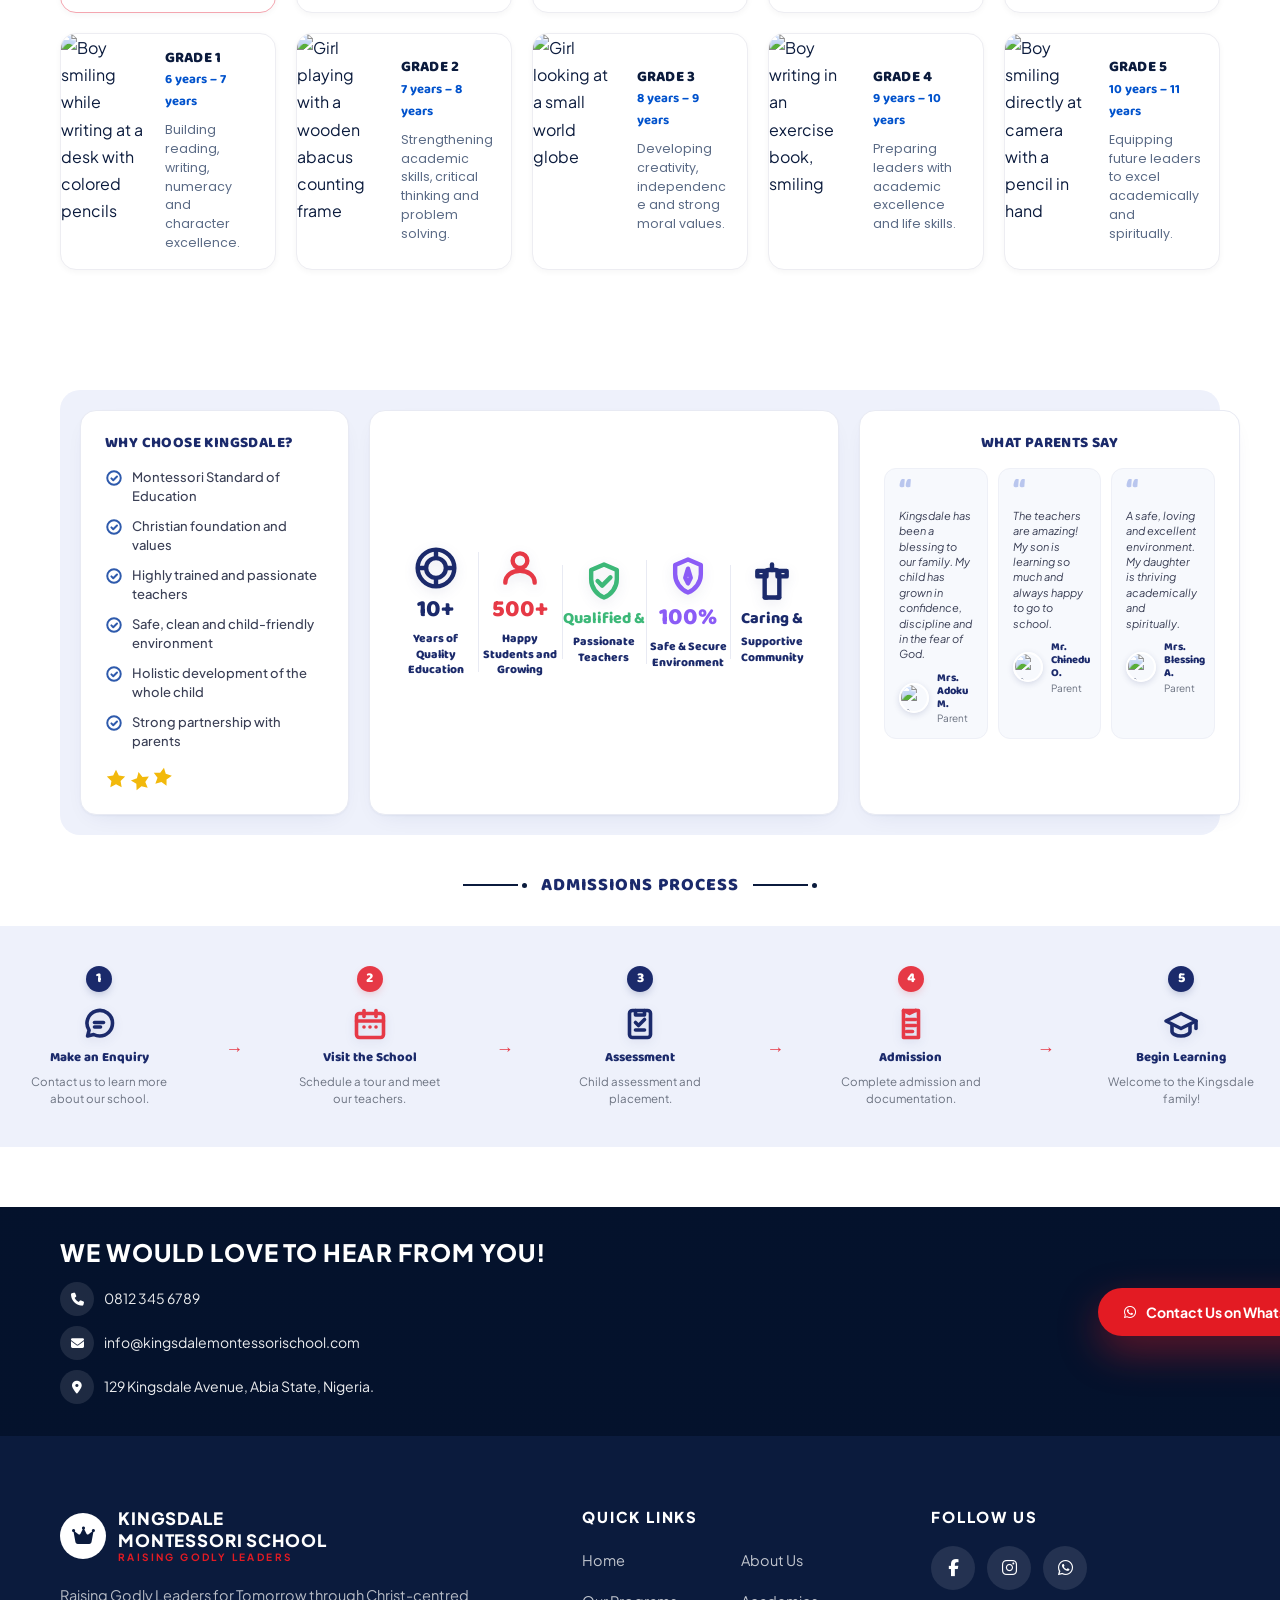
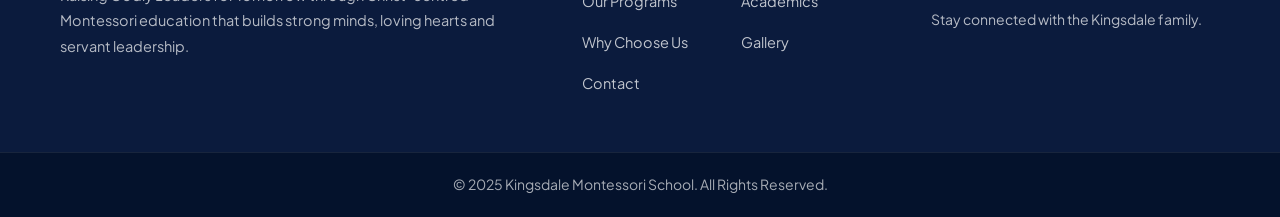
==== commit 0d83fd0f: "Integrate Why Choose/Stats/Testimonials/Admissions section into live site" ====
--- a/index.html
+++ b/index.html
@@ -9,7 +9,7 @@
 
     <link rel="preconnect" href="https://fonts.googleapis.com">
     <link rel="preconnect" href="https://fonts.gstatic.com" crossorigin>
-    <link href="https://fonts.googleapis.com/css2?family=Plus+Jakarta+Sans:wght@400;500;600;700;800&display=swap" rel="stylesheet">
+    <link href="https://fonts.googleapis.com/css2?family=Plus+Jakarta+Sans:wght@400;500;600;700;800&family=Baloo+2:wght@400;500;600;700;800&family=Poppins:wght@400;500;600&display=swap" rel="stylesheet">
     <link rel="stylesheet" href="https://cdnjs.cloudflare.com/ajax/libs/font-awesome/6.5.2/css/all.min.css">
     <link rel="stylesheet" href="css/styles.css">
 </head>
@@ -57,46 +57,96 @@
         <section class="hero" id="home">
             <div class="container hero-inner">
 
-                <div class="hero-content">
-                    <h1 class="hero-title">
-                        <span class="line-navy">Raising</span>
-                        <span class="line-red">Godly Leaders</span>
-                        <span class="line-navy">For Tomorrow</span>
+                <div class="hero-card" role="img" aria-label="Kingsdale Montessori School welcome banner">
+
+                    <!-- Right photo panel -->
+                    <div class="kds-photo" aria-hidden="true">
+                        <img src="https://images.unsplash.com/photo-1577896851231-70ef18881754?auto=format&fit=crop&w=1400&q=80" alt="">
+                    </div>
+
+                    <!-- Top-left signboard photo inset -->
+                    <figure class="kds-sign">
+                        <img src="https://images.unsplash.com/photo-1497633762265-9d179a990aa6?auto=format&fit=crop&w=460&q=80" alt="Kingsdale Montessori School outdoor signboard">
+                    </figure>
+
+                    <!-- Logo lockup -->
+                    <div class="kds-brand">
+                        <svg class="kds-crest" viewBox="0 0 100 116" role="img" aria-label="Kingsdale crest">
+                            <path d="M22 32 L31 15 L43 25 L50 8 L57 25 L69 15 L78 32 L71 40 L29 40 Z" fill="#1F7A45" stroke="#0E2A6E" stroke-width="2.6" stroke-linejoin="round"/>
+                            <path d="M50 42 C63 42 71 49 71 60 C71 76 60 87 50 93 C40 87 29 76 29 60 C29 49 37 42 50 42 Z" fill="#FFFFFF" stroke="#0E2A6E" stroke-width="4.2"/>
+                            <circle cx="50" cy="59" r="17" fill="#D62828"/>
+                            <text x="41" y="65" font-family="Plus Jakarta Sans, sans-serif" font-size="16" font-weight="800" fill="#fff" text-anchor="middle">K</text>
+                            <rect x="47.5" y="58" width="5" height="4" fill="#fff"/>
+                            <text x="59" y="65" font-family="Plus Jakarta Sans, sans-serif" font-size="16" font-weight="800" fill="#fff" text-anchor="middle">B</text>
+                            <path d="M10 100 C 27 88 73 88 90 100 L 84 110 C 70 103 30 103 16 110 Z" fill="#E6B33E" stroke="#B8860B" stroke-width="1.6" stroke-linejoin="round"/>
+                            <path d="M10 100 L15 106 L18 98 Z" fill="#E6B33E"/>
+                            <path d="M90 100 L85 106 L82 98 Z" fill="#E6B33E"/>
+                        </svg>
+                        <div class="kds-wordmark">
+                            <span class="wm-name">Kingsdale</span>
+                            <span class="wm-sub">Montessori School</span>
+                            <span class="wm-tag">Raising Godly Leaders</span>
+                        </div>
+                    </div>
+
+                    <!-- Headline -->
+                    <h1 class="kds-h1">
+                        <span class="ln ln--navy">Raising</span>
+                        <span class="ln ln--red">Godly Leaders</span>
+                        <span class="ln ln--navy">For Tomorrow</span>
                     </h1>
 
-                    <p class="hero-text">
-                        A Christ-centered Montessori school nurturing children academically, spiritually, socially
-                        and emotionally to become confident, responsible and purpose-driven leaders who transform society.
+                    <!-- Body copy -->
+                    <p class="kds-para">
+                        At Kingsdale Montessori School, we nurture every child academically, spiritually, socially
+                        and emotionally in a loving, safe and inspiring environment based on Christian values and
+                        the Montessori standard of education.
                     </p>
 
-                    <div class="hero-actions">
-                        <a href="#admissions" class="btn btn-navy">
-                            <i class="fa-solid fa-calendar-check" aria-hidden="true"></i> Book a School Tour
+                    <!-- Tagline -->
+                    <p class="kds-tagline">
+                        <span>Nurture</span><i>&#9679;</i><span>Inspire</span><i>&#9679;</i><span>Equip</span><i>&#9679;</i><span>Lead</span>
+                    </p>
+
+                    <!-- CTA buttons -->
+                    <div class="kds-cta">
+                        <a class="btn btn--navy" href="#admissions">
+                            <svg class="ico" viewBox="0 0 24 24" fill="none" stroke="currentColor" stroke-width="2.1" stroke-linecap="round" stroke-linejoin="round">
+                                <rect x="3" y="4" width="18" height="18" rx="2"/>
+                                <line x1="16" y1="2" x2="16" y2="6"/>
+                                <line x1="8" y1="2" x2="8" y2="6"/>
+                                <line x1="3" y1="10" x2="21" y2="10"/>
+                            </svg>
+                            Book a School Tour
                         </a>
-                        <a href="#contact" class="btn btn-outline-red">Enquire Now <i class="fa-solid fa-arrow-right" aria-hidden="true"></i></a>
-                    </div>
-
-                    <div class="social-proof">
-                        <div class="avatars">
-                            <span class="avatar av-1"><img src="https://images.unsplash.com/photo-1531746020798-e6953c6e8e04?auto=format&fit=crop&w=150&q=80" alt="Parent of a Kingsdale student" loading="lazy"></span>
-                            <span class="avatar av-2"><img src="https://images.unsplash.com/photo-1507003211169-0a1dd7228f2d?auto=format&fit=crop&w=150&q=80" alt="Parent of a Kingsdale student" loading="lazy"></span>
-                            <span class="avatar av-3"><img src="https://images.unsplash.com/photo-1573496359142-b8d87734a5a2?auto=format&fit=crop&w=150&q=80" alt="Parent of a Kingsdale student" loading="lazy"></span>
-                            <span class="avatar av-4"><img src="https://images.unsplash.com/photo-1494790108377-be9c29b29330?auto=format&fit=crop&w=150&q=80" alt="Parent of a Kingsdale student" loading="lazy"></span>
-                        </div>
-                        <p>Trusted by Parents. Loved by Children.</p>
-                    </div>
-                </div>
-
-                <div class="hero-visual">
-                    <div class="hero-photo" role="img" aria-label="A child sitting at a table with Montessori learning materials"></div>
-                    <svg class="hero-waves" viewBox="0 0 520 620" fill="none" aria-hidden="true">
-                        <path class="wave-red" d="M12 150 C 120 60, 300 60, 508 140" stroke="#E31B23" stroke-width="7" stroke-linecap="round"/>
-                        <path class="wave-blue" d="M14 180 C 130 90, 310 90, 506 172" stroke="#0052CC" stroke-width="5" stroke-linecap="round"/>
-                        <path class="wave-red" d="M60 560 C 190 640, 380 640, 500 560" stroke="#E31B23" stroke-width="6" stroke-linecap="round"/>
-                        <circle cx="70" cy="70" r="8" fill="#0052CC"/>
-                        <circle cx="452" cy="72" r="5" fill="#E31B23"/>
-                        <circle cx="486" cy="420" r="7" fill="#0052CC"/>
-                    </svg>
+                        <a class="btn btn--red" href="#contact">
+                            Enquire Now
+                            <svg class="ico" viewBox="0 0 24 24" fill="none" stroke="currentColor" stroke-width="2.1" stroke-linecap="round" stroke-linejoin="round">
+                                <path d="M12 20h9"/>
+                                <path d="M16.5 3.5a2.12 2.12 0 0 1 3 3L7 19l-4 1 1-4L16.5 3.5z"/>
+                            </svg>
+                        </a>
+                    </div>
+
+                    <!-- Top-right accreditation badge -->
+                    <div class="kds-badges">
+                        <div class="badge-row">
+                            <svg class="badge-ico" viewBox="0 0 24 24" fill="#E6B33E">
+                                <path d="M4 16l-1.5-7L8 11 12 4l4 7 5.5-2L20 16H4z"/>
+                                <path d="M4 18h16v2H4z"/>
+                            </svg>
+                            <span>Government Approved</span>
+                        </div>
+                        <div class="badge-sep"></div>
+                        <div class="badge-row">
+                            <svg class="badge-ico" viewBox="0 0 24 24" fill="none" stroke="#E6B33E" stroke-width="1.7" stroke-linecap="round" stroke-linejoin="round">
+                                <path d="M12 2l8 3v6c0 5-3.5 9-8 11-4.5-2-8-6-8-11V5z"/>
+                                <path d="M9 12l2 2 4-4"/>
+                            </svg>
+                            <span>Association of Christian Schools International (ACSI)</span>
+                        </div>
+                    </div>
+
                 </div>
 
             </div>
@@ -153,30 +203,91 @@
         </section>
 
         <!-- ============================================================
-             D. ABOUT US
+             D. ABOUT US / OUR HISTORY
              ============================================================ -->
-        <section class="section about" id="about">
-            <div class="container about-grid">
-                <div class="about-media">
-                    <div class="about-photo" role="img" aria-label="Four children sitting on the floor reading books"></div>
-                </div>
-                <div class="about-content">
-                    <p class="subtitle">About Us</p>
-                    <h2 class="section-title">A School With Purpose</h2>
-                    <p>
-                        Kingsdale Montessori School is a Christian-based school committed to raising godly leaders
-                        who will make a positive impact in their world.
-                    </p>
-                    <p>
-                        Using the Montessori approach, we provide a learning experience that builds curiosity,
-                        independence, discipline, and a love for lifelong learning.
-                    </p>
-                    <p>
-                        We partner with parents to guide each child academically, socially and spiritually toward
-                        a bright future.
-                    </p>
-                    <a href="#academics" class="btn btn-navy">Learn More About Us <i class="fa-solid fa-arrow-right" aria-hidden="true"></i></a>
-                </div>
+        <section class="section kds-about" id="about">
+            <div class="container kds-about-grid">
+
+                <div class="abt-col abt-col--left">
+                    <p class="abt-eyebrow">About Us</p>
+                    <h2 class="abt-title">A Legacy of Faith,<br>Excellence &amp; Purpose</h2>
+                    <div class="abt-body">
+                        <p>Kingsdale Montessori School was established in 2008 with a burden to raise a generation of
+                            children who know God, love learning and live with purpose.</p>
+                        <p>We are a Christian-based Montessori school committed to providing a child-centered education
+                            that develops the whole child &ndash; intellectually, spiritually, socially, emotionally and
+                            physically.</p>
+                        <p>Using the Montessori standard, we train the 5 senses through practical life activities and
+                            sensorial materials that build concentration, independence and a deep love for learning.</p>
+                        <p>Over the years, we have built a reputation for excellence, discipline, integrity and
+                            leadership, partnering with parents to raise children who influence their generation and
+                            transform society.</p>
+                    </div>
+                </div>
+
+                <div class="abt-col abt-col--center">
+                    <figure class="abt-photo abt-photo--top">
+                        <img src="https://images.unsplash.com/photo-1580582932707-520aed937b7b?auto=format&fit=crop&w=900&q=80"
+                            alt="A teacher working with young students at a low table">
+                    </figure>
+                    <div class="abt-photo-row">
+                        <figure class="abt-photo abt-photo--small abt-photo--small-a">
+                            <img src="https://images.unsplash.com/photo-1522202176988-66273c2fd55f?auto=format&fit=crop&w=520&q=80"
+                                alt="Three girls reading a picture book together">
+                        </figure>
+                        <figure class="abt-photo abt-photo--small abt-photo--small-b">
+                            <img src="https://images.unsplash.com/photo-1544717305-2782549b5136?auto=format&fit=crop&w=520&q=80"
+                                alt="A boy playing with a stacking pyramid toy">
+                        </figure>
+                    </div>
+                </div>
+
+                <div class="abt-col abt-col--right">
+                    <p class="abt-eyebrow">Our History</p>
+                    <ul class="abt-timeline">
+                        <li class="t-item">
+                            <span class="t-dot" aria-hidden="true"></span>
+                            <div class="t-content">
+                                <h3 class="t-year">2008</h3>
+                                <p class="t-desc">Kingsdale Montessori School was founded with a vision to raise godly
+                                    leaders through quality Montessori education.</p>
+                            </div>
+                        </li>
+                        <li class="t-item">
+                            <span class="t-dot" aria-hidden="true"></span>
+                            <div class="t-content">
+                                <h3 class="t-year">2012</h3>
+                                <p class="t-desc">Became fully established as a Christian-based Montessori Institution
+                                    with excellent facilities and qualified teachers.</p>
+                            </div>
+                        </li>
+                        <li class="t-item">
+                            <span class="t-dot" aria-hidden="true"></span>
+                            <div class="t-content">
+                                <h3 class="t-year">2016</h3>
+                                <p class="t-desc">Joined Association of Christian Schools International (ACSI) and
+                                    raised the standard of academic and moral excellence.</p>
+                            </div>
+                        </li>
+                        <li class="t-item">
+                            <span class="t-dot" aria-hidden="true"></span>
+                            <div class="t-content">
+                                <h3 class="t-year">2020</h3>
+                                <p class="t-desc">Expanded our learning environment, introduced innovative learning
+                                    tools and strengthened parent partnership.</p>
+                            </div>
+                        </li>
+                        <li class="t-item">
+                            <span class="t-dot" aria-hidden="true"></span>
+                            <div class="t-content">
+                                <h3 class="t-year">Today</h3>
+                                <p class="t-desc">We continue to nurture confident, creative and compassionate leaders
+                                    who are impacting the world for Christ.</p>
+                            </div>
+                        </li>
+                    </ul>
+                </div>
+
             </div>
         </section>
 
@@ -256,314 +367,615 @@
         </section>
 
         <!-- ============================================================
-             F. THE MONTESSORI EXPERIENCE
+             F+G+H. MONTESSORI EXPERIENCE / BEYOND THE CLASSROOM / OUR PROGRAMS
              ============================================================ -->
-        <section class="section montessori">
+        <section class="section kds-programs" id="programs">
             <div class="container">
-                <div class="section-heading">
-                    <p class="eyebrow">Our Approach</p>
-                    <h2 class="section-title">The Montessori Experience</h2>
-                </div>
-
-                <div class="montessori-flow">
-                    <div class="flow-item">
-                        <div class="flow-photo fp-1"><img src="https://images.unsplash.com/photo-1587654780291-39c9404d746b?auto=format&fit=crop&w=300&q=80" alt="Hands-on learning" loading="lazy"></div>
-                        <p>Hands-on Learning</p>
-                    </div>
-                    <span class="flow-arrow" aria-hidden="true"><svg viewBox="0 0 8 18" width="8" height="18" focusable="false"><path d="M1 1 L7 9 L1 17" fill="none" stroke="#B9C4D4" stroke-width="1.5" stroke-linecap="round" stroke-linejoin="round"/></svg></span>
-                    <div class="flow-item">
-                        <div class="flow-photo fp-2"><img src="https://images.unsplash.com/photo-1596464716127-f2a82984de30?auto=format&fit=crop&w=300&q=80" alt="Self-paced discovery" loading="lazy"></div>
-                        <p>Self-paced Discovery</p>
-                    </div>
-                    <span class="flow-arrow" aria-hidden="true"><svg viewBox="0 0 8 18" width="8" height="18" focusable="false"><path d="M1 1 L7 9 L1 17" fill="none" stroke="#B9C4D4" stroke-width="1.5" stroke-linecap="round" stroke-linejoin="round"/></svg></span>
-                    <div class="flow-item">
-                        <div class="flow-photo fp-3"><img src="https://images.unsplash.com/photo-1502086223501-7ea6ecd79368?auto=format&fit=crop&w=300&q=80" alt="Practical life activities" loading="lazy"></div>
-                        <p>Practical Life Activities</p>
-                    </div>
-                    <span class="flow-arrow" aria-hidden="true"><svg viewBox="0 0 8 18" width="8" height="18" focusable="false"><path d="M1 1 L7 9 L1 17" fill="none" stroke="#B9C4D4" stroke-width="1.5" stroke-linecap="round" stroke-linejoin="round"/></svg></span>
-                    <div class="flow-item">
-                        <div class="flow-photo fp-4"><img src="https://images.unsplash.com/photo-1516627145497-ae6968895b74?auto=format&fit=crop&w=300&q=80" alt="Sensory development" loading="lazy"></div>
-                        <p>Sensory Development</p>
-                    </div>
-                    <span class="flow-arrow" aria-hidden="true"><svg viewBox="0 0 8 18" width="8" height="18" focusable="false"><path d="M1 1 L7 9 L1 17" fill="none" stroke="#B9C4D4" stroke-width="1.5" stroke-linecap="round" stroke-linejoin="round"/></svg></span>
-                    <div class="flow-item">
-                        <div class="flow-photo fp-5"><img src="https://images.unsplash.com/photo-1427504494785-3a9ca7044f45?auto=format&fit=crop&w=300&q=80" alt="Independence and confidence" loading="lazy"></div>
-                        <p>Independence &amp; Confidence</p>
-                    </div>
-                    <span class="flow-arrow" aria-hidden="true"><svg viewBox="0 0 8 18" width="8" height="18" focusable="false"><path d="M1 1 L7 9 L1 17" fill="none" stroke="#B9C4D4" stroke-width="1.5" stroke-linecap="round" stroke-linejoin="round"/></svg></span>
-                    <div class="flow-item">
-                        <div class="flow-photo fp-6"><img src="https://images.unsplash.com/photo-1544717305-2782549b5136?auto=format&fit=crop&w=300&q=80" alt="Curiosity and love for learning" loading="lazy"></div>
-                        <p>Curiosity &amp; Love for Learning</p>
-                    </div>
-                </div>
+
+                <!-- ROW 1 — MONTESSORI EXPERIENCE | BEYOND THE CLASSROOM -->
+                <div class="row1">
+
+                    <!-- LEFT: THE MONTESSORI EXPERIENCE -->
+                    <div class="col col--montessori">
+                        <div class="rule-head">
+                            <span class="rule rule--left" aria-hidden="true">
+                                <span class="rule-dot"></span>
+                                <span class="rule-line"></span>
+                            </span>
+                            <h2>The Montessori Experience</h2>
+                            <span class="rule" aria-hidden="true">
+                                <span class="rule-line"></span>
+                                <span class="rule-dot"></span>
+                            </span>
+                        </div>
+
+                        <div class="circle-row">
+                            <div class="circle-item">
+                                <div class="circle">
+                                    <img src="https://images.unsplash.com/photo-1503454537195-1dcabb73ffb9?auto=format&fit=crop&w=300&h=300&q=80"
+                                        alt="Child engaged in hands-on learning">
+                                </div>
+                                <p class="circle-label">Hands-on Learning</p>
+                            </div>
+                            <div class="circle-item">
+                                <div class="circle">
+                                    <img src="https://images.unsplash.com/photo-1544717305-2782549b5136?auto=format&fit=crop&w=300&h=300&q=80"
+                                        alt="Child discovering at own pace">
+                                </div>
+                                <p class="circle-label">Self-paced Discovery</p>
+                            </div>
+                            <div class="circle-item">
+                                <div class="circle">
+                                    <img src="https://images.unsplash.com/photo-1580582932707-520aed937b7b?auto=format&fit=crop&w=300&h=300&q=80"
+                                        alt="Child doing practical life activities">
+                                </div>
+                                <p class="circle-label">Practical Life Activities</p>
+                            </div>
+                            <div class="circle-item">
+                                <div class="circle">
+                                    <img src="https://images.unsplash.com/photo-1472162072942-cd5147eb3902?auto=format&fit=crop&w=300&h=300&q=80"
+                                        alt="Child exploring sensorial materials">
+                                </div>
+                                <p class="circle-label">Sensorial Development</p>
+                            </div>
+                            <div class="circle-item">
+                                <div class="circle">
+                                    <img src="https://images.unsplash.com/photo-1503676260728-1c00da094a0b?auto=format&fit=crop&w=300&h=300&q=80"
+                                        alt="Child building independence">
+                                </div>
+                                <p class="circle-label">Independence &amp; Confidence</p>
+                            </div>
+                            <div class="circle-item">
+                                <div class="circle">
+                                    <img src="https://images.unsplash.com/photo-1522202176988-66273c2fd55f?auto=format&fit=crop&w=300&h=300&q=80"
+                                        alt="Child curious about learning">
+                                </div>
+                                <p class="circle-label">Curiosity &amp; Love for Learning</p>
+                            </div>
+                        </div>
+                    </div>
+
+                    <!-- RIGHT: BEYOND THE CLASSROOM -->
+                    <div class="col col--beyond" id="beyond">
+                        <div class="rule-head">
+                            <span class="rule rule--left" aria-hidden="true">
+                                <span class="rule-dot"></span>
+                                <span class="rule-line"></span>
+                            </span>
+                            <h2>Beyond the Classroom</h2>
+                            <span class="rule" aria-hidden="true">
+                                <span class="rule-line"></span>
+                                <span class="rule-dot"></span>
+                            </span>
+                        </div>
+
+                        <div class="icon-row">
+                            <div class="icon-item">
+                                <svg viewBox="0 0 24 24" fill="none" stroke="currentColor" stroke-width="1.8"
+                                    stroke-linecap="round" stroke-linejoin="round" aria-hidden="true">
+                                    <path d="M9 18V5l12-2v13" />
+                                    <circle cx="6" cy="18" r="3" />
+                                    <circle cx="18" cy="16" r="3" />
+                                </svg>
+                                <p class="icon-label">Music</p>
+                            </div>
+                            <div class="icon-item">
+                                <svg viewBox="0 0 24 24" fill="none" stroke="currentColor" stroke-width="1.8"
+                                    stroke-linecap="round" stroke-linejoin="round" aria-hidden="true">
+                                    <path
+                                        d="M12 3a9 9 0 1 0 0 18c1.6 0 2.1-1 1.6-1.9-.4-.7-.2-1.3.5-1.3 1.4 0 2.4-.9 2.4-2.4 0-1.5-1-1.9-1-3.2 0-2.3 1.6-2.8 1.3-5-.4-2.4-2.4-4.2-4.8-4.2z" />
+                                    <circle cx="7.8" cy="9.5" r=".7" />
+                                    <circle cx="10.5" cy="7.2" r=".7" />
+                                    <circle cx="14.5" cy="8.2" r=".7" />
+                                </svg>
+                                <p class="icon-label">Art &amp; Craft</p>
+                            </div>
+                            <div class="icon-item">
+                                <svg viewBox="0 0 24 24" fill="none" stroke="currentColor" stroke-width="1.8"
+                                    stroke-linecap="round" stroke-linejoin="round" aria-hidden="true">
+                                    <circle cx="12" cy="4.2" r="2" />
+                                    <path d="M12 6.2v5" />
+                                    <path d="M9 8l-4 1.5 1.5 1.6L9.6 9.6" />
+                                    <path d="M15 8l4 1.5-1.5 1.6L14.4 9.6" />
+                                    <path d="M12 11.2l-2.6 7h5.2z" />
+                                    <path d="M9.4 18.2h5.2" />
+                                </svg>
+                                <p class="icon-label">Dance</p>
+                            </div>
+                            <div class="icon-item">
+                                <svg viewBox="0 0 24 24" fill="none" stroke="currentColor" stroke-width="1.8"
+                                    stroke-linecap="round" stroke-linejoin="round" aria-hidden="true">
+                                    <circle cx="12" cy="12" r="9" />
+                                    <path d="M12 7.2l2.7 2-1 3.3h-3.4l-1-3.3z" />
+                                    <path d="M12 12.5l-2.4 1.8" />
+                                    <path d="M12 12.5l2.4 1.8" />
+                                    <path d="M5.5 9.5L8 9.8" />
+                                    <path d="M16 9.8l2.5-.3" />
+                                </svg>
+                                <p class="icon-label">Sports</p>
+                            </div>
+                            <div class="icon-item">
+                                <svg viewBox="0 0 24 24" fill="none" stroke="currentColor" stroke-width="1.8"
+                                    stroke-linecap="round" stroke-linejoin="round" aria-hidden="true">
+                                    <path d="M4 12v5a2 2 0 0 0 2 2h12a2 2 0 0 0 2-2v-5" />
+                                    <path d="M3 12l1.5-5h15l1.5 5z" />
+                                    <path d="M7 17v2" />
+                                    <path d="M17 17v2" />
+                                    <path d="M5 12v3" />
+                                    <path d="M19 12v3" />
+                                </svg>
+                                <p class="icon-label">Excursions</p>
+                            </div>
+                            <div class="icon-item">
+                                <svg viewBox="0 0 24 24" fill="none" stroke="currentColor" stroke-width="1.8"
+                                    stroke-linecap="round" stroke-linejoin="round" aria-hidden="true">
+                                    <path d="M12 6.5l2.4 1.2-.5 2.6H10.1l-.5-2.6z" />
+                                    <path d="M4 12.5v5.5h4V11.7z" />
+                                    <path d="M20 12.5v5.5h-4V11.7z" />
+                                    <path d="M4 12.5c1.2-1.8 2.2-2.6 4-3.4" />
+                                    <path d="M20 12.5c-1.2-1.8-2.2-2.6-4-3.4" />
+                                    <path d="M8 12.5V9.1" />
+                                    <path d="M16 12.5V9.1" />
+                                    <path d="M8 9.1h8" />
+                                </svg>
+                                <p class="icon-label">Bible Club</p>
+                            </div>
+                            <div class="icon-item">
+                                <svg viewBox="0 0 24 24" fill="none" stroke="currentColor" stroke-width="1.8"
+                                    stroke-linecap="round" stroke-linejoin="round" aria-hidden="true">
+                                    <polyline points="16 18 22 12 16 6" />
+                                    <polyline points="8 6 2 12 8 18" />
+                                </svg>
+                                <p class="icon-label">Coding Club</p>
+                            </div>
+                            <div class="icon-item">
+                                <svg viewBox="0 0 24 24" fill="none" stroke="currentColor" stroke-width="1.8"
+                                    stroke-linecap="round" stroke-linejoin="round" aria-hidden="true">
+                                    <path d="M12 3l2.5 2.2h2.3l.5 2.6 2.2 1.6-1 2.6 1 2.6-2.2 1.6-.5 2.6h-2.3L12 21l-2.5-2.2H7.2l-.5-2.6-2.2-1.6 1-2.6-1-2.6 2.2-1.6.5-2.6h2.3z" />
+                                    <path d="M10 9.5l3 2.5-3 2.5" />
+                                    <path d="M14 8l-2.5 8" />
+                                </svg>
+                                <p class="icon-label">Cultural Days</p>
+                            </div>
+                        </div>
+                    </div>
+
+                </div>
+
+                <!-- DIVIDER — OUR PROGRAMS -->
+                <div class="divider" role="presentation">
+                    <span class="rule rule--left" aria-hidden="true">
+                        <span class="rule-dot"></span>
+                        <span class="rule-line"></span>
+                    </span>
+                    <h2>Our Programs</h2>
+                    <span class="rule" aria-hidden="true">
+                        <span class="rule-line"></span>
+                        <span class="rule-dot"></span>
+                    </span>
+                </div>
+
+                <!-- PROGRAM CARDS GRID -->
+                <div class="programs-grid">
+
+                    <article class="card card--accent">
+                        <div class="card-media">
+                            <img src="https://images.unsplash.com/photo-1516627145497-ae6968895b74?auto=format&fit=crop&w=400&h=440&q=80"
+                                alt="Baby exploring an open board book on a wooden table">
+                        </div>
+                        <div class="card-body">
+                            <h3 class="card-title">Foundation 1</h3>
+                            <p class="card-age">12 months &ndash; 2 years</p>
+                            <p class="card-desc">A loving start that builds trust, sensory awareness and early development.</p>
+                        </div>
+                    </article>
+
+                    <article class="card">
+                        <div class="card-media">
+                            <img src="https://images.unsplash.com/photo-1544717305-2782549b5136?auto=format&fit=crop&w=400&h=440&q=80"
+                                alt="Toddler playing with wooden educational toys">
+                        </div>
+                        <div class="card-body">
+                            <h3 class="card-title">Foundation 2</h3>
+                            <p class="card-age">2 years &ndash; 3 years</p>
+                            <p class="card-desc">Building independence through structured play, exploration and discovery.</p>
+                        </div>
+                    </article>
+
+                    <article class="card">
+                        <div class="card-media">
+                            <img src="https://images.unsplash.com/photo-1472162072942-cd5147eb3902?auto=format&fit=crop&w=400&h=440&q=80"
+                                alt="Young child stacking a colorful ring-stacker toy">
+                        </div>
+                        <div class="card-body">
+                            <h3 class="card-title">Preschool 1</h3>
+                            <p class="card-age">3 years &ndash; 4 years</p>
+                            <p class="card-desc">Developing curiosity, language, motor skills and social interaction.</p>
+                        </div>
+                    </article>
+
+                    <article class="card">
+                        <div class="card-media">
+                            <img src="https://images.unsplash.com/photo-1503676260728-1c00da094a0b?auto=format&fit=crop&w=400&h=440&q=80"
+                                alt="Girl smiling while writing in a notebook">
+                        </div>
+                        <div class="card-body">
+                            <h3 class="card-title">Preschool 2</h3>
+                            <p class="card-age">4 years &ndash; 5 years</p>
+                            <p class="card-desc">Preparing for formal learning with focus on confidence, readiness and creativity.</p>
+                        </div>
+                    </article>
+
+                    <article class="card">
+                        <div class="card-media">
+                            <img src="https://images.unsplash.com/photo-1580582932707-520aed937b7b?auto=format&fit=crop&w=400&h=440&q=80"
+                                alt="Boy in uniform writing at a desk">
+                        </div>
+                        <div class="card-body">
+                            <h3 class="card-title">Grade K</h3>
+                            <p class="card-age">5 years &ndash; 6 years</p>
+                            <p class="card-desc">Kindergarten experience that builds strong foundations for academic success.</p>
+                        </div>
+                    </article>
+
+                    <article class="card">
+                        <div class="card-media">
+                            <img src="https://images.unsplash.com/photo-1509062522246-3755977927d7?auto=format&fit=crop&w=400&h=440&q=80"
+                                alt="Boy smiling while writing at a desk with colored pencils">
+                        </div>
+                        <div class="card-body">
+                            <h3 class="card-title">Grade 1</h3>
+                            <p class="card-age">6 years &ndash; 7 years</p>
+                            <p class="card-desc">Building reading, writing, numeracy and character excellence.</p>
+                        </div>
+                    </article>
+
+                    <article class="card">
+                        <div class="card-media">
+                            <img src="https://images.unsplash.com/photo-1518889751568-66e79845174d?auto=format&fit=crop&w=400&h=440&q=80"
+                                alt="Girl playing with a wooden abacus counting frame">
+                        </div>
+                        <div class="card-body">
+                            <h3 class="card-title">Grade 2</h3>
+                            <p class="card-age">7 years &ndash; 8 years</p>
+                            <p class="card-desc">Strengthening academic skills, critical thinking and problem solving.</p>
+                        </div>
+                    </article>
+
+                    <article class="card">
+                        <div class="card-media">
+                            <img src="https://images.unsplash.com/photo-1495121553079-4c61bece8e6b?auto=format&fit=crop&w=400&h=440&q=80"
+                                alt="Girl looking at a small world globe">
+                        </div>
+                        <div class="card-body">
+                            <h3 class="card-title">Grade 3</h3>
+                            <p class="card-age">8 years &ndash; 9 years</p>
+                            <p class="card-desc">Developing creativity, independence and strong moral values.</p>
+                        </div>
+                    </article>
+
+                    <article class="card">
+                        <div class="card-media">
+                            <img src="https://images.unsplash.com/photo-1543269865-cbf427effbad?auto=format&fit=crop&w=400&h=440&q=80"
+                                alt="Boy writing in an exercise book, smiling">
+                        </div>
+                        <div class="card-body">
+                            <h3 class="card-title">Grade 4</h3>
+                            <p class="card-age">9 years &ndash; 10 years</p>
+                            <p class="card-desc">Preparing leaders with academic excellence and life skills.</p>
+                        </div>
+                    </article>
+
+                    <article class="card">
+                        <div class="card-media">
+                            <img src="https://images.unsplash.com/photo-1488521787991-ed7bbaae773c?auto=format&fit=crop&w=400&h=440&q=80"
+                                alt="Boy smiling directly at camera with a pencil in hand">
+                        </div>
+                        <div class="card-body">
+                            <h3 class="card-title">Grade 5</h3>
+                            <p class="card-age">10 years &ndash; 11 years</p>
+                            <p class="card-desc">Equipping future leaders to excel academically and spiritually.</p>
+                        </div>
+                    </article>
+
+                </div>
+
             </div>
         </section>
 
         <!-- ============================================================
-             G. BEYOND THE CLASSROOM
+             I+J+K. WHY CHOOSE KINGSDALE / STATS / TESTIMONIALS / ADMISSIONS
              ============================================================ -->
-        <section class="section beyond" id="beyond">
+        <section class="section wc-section" id="why-choose-us">
             <div class="container">
-                <div class="section-heading heading-flourish">
-                    <span class="flourish" aria-hidden="true"><i class="line"></i><i class="diamond"></i><i class="line"></i></span>
-                    <h2 class="section-title">Beyond The Classroom</h2>
-                    <span class="flourish" aria-hidden="true"><i class="line"></i><i class="diamond"></i><i class="line"></i></span>
-                </div>
-
-                <ul class="beyond-grid">
-                    <li><span class="beyond-icon"><i class="fa-solid fa-music" aria-hidden="true"></i></span><p>Music</p></li>
-                    <li><span class="beyond-icon"><i class="fa-solid fa-brush" aria-hidden="true"></i></span><p>Art &amp; Craft</p></li>
-                    <li><span class="beyond-icon"><i class="fa-solid fa-person-running" aria-hidden="true"></i></span><p>Dance</p></li>
-                    <li><span class="beyond-icon"><i class="fa-solid fa-laptop-code" aria-hidden="true"></i></span><p>Coding &amp; ICT</p></li>
-                    <li><span class="beyond-icon"><i class="fa-solid fa-futbol" aria-hidden="true"></i></span><p>Sports</p></li>
-                    <li><span class="beyond-icon"><i class="fa-solid fa-chess" aria-hidden="true"></i></span><p>Chess</p></li>
-                    <li><span class="beyond-icon"><i class="fa-solid fa-bus" aria-hidden="true"></i></span><p>Excursions</p></li>
-                    <li><span class="beyond-icon"><i class="fa-solid fa-book-bible" aria-hidden="true"></i></span><p>Bible Club</p></li>
-                    <li><span class="beyond-icon"><i class="fa-solid fa-comments" aria-hidden="true"></i></span><p>Debate &amp; Public Speaking</p></li>
-                    <li><span class="beyond-icon"><i class="fa-solid fa-earth-africa" aria-hidden="true"></i></span><p>Cultural &amp; Fun Days</p></li>
-                </ul>
+
+                <!-- TOP ROW — THREE-PANEL TINTED BAND -->
+                <div class="wc-band">
+
+                    <!-- CARD 1: WHY CHOOSE KINGSDALE? -->
+                    <article class="wc-panel wc-panel--why">
+                        <h2 class="wc-panel-title">Why Choose Kingsdale?</h2>
+                        <ul class="wc-checklist">
+                            <li>
+                                <svg class="wc-check" viewBox="0 0 24 24" fill="none" stroke="currentColor" stroke-width="2"
+                                    stroke-linecap="round" stroke-linejoin="round" aria-hidden="true">
+                                    <circle cx="12" cy="12" r="9" />
+                                    <path d="M8.5 12.5l2.5 2.5 5-5" />
+                                </svg>
+                                <p>Montessori Standard of Education</p>
+                            </li>
+                            <li>
+                                <svg class="wc-check" viewBox="0 0 24 24" fill="none" stroke="currentColor" stroke-width="2"
+                                    stroke-linecap="round" stroke-linejoin="round" aria-hidden="true">
+                                    <circle cx="12" cy="12" r="9" />
+                                    <path d="M8.5 12.5l2.5 2.5 5-5" />
+                                </svg>
+                                <p>Christian foundation and values</p>
+                            </li>
+                            <li>
+                                <svg class="wc-check" viewBox="0 0 24 24" fill="none" stroke="currentColor" stroke-width="2"
+                                    stroke-linecap="round" stroke-linejoin="round" aria-hidden="true">
+                                    <circle cx="12" cy="12" r="9" />
+                                    <path d="M8.5 12.5l2.5 2.5 5-5" />
+                                </svg>
+                                <p>Highly trained and passionate teachers</p>
+                            </li>
+                            <li>
+                                <svg class="wc-check" viewBox="0 0 24 24" fill="none" stroke="currentColor" stroke-width="2"
+                                    stroke-linecap="round" stroke-linejoin="round" aria-hidden="true">
+                                    <circle cx="12" cy="12" r="9" />
+                                    <path d="M8.5 12.5l2.5 2.5 5-5" />
+                                </svg>
+                                <p>Safe, clean and child-friendly environment</p>
+                            </li>
+                            <li>
+                                <svg class="wc-check" viewBox="0 0 24 24" fill="none" stroke="currentColor" stroke-width="2"
+                                    stroke-linecap="round" stroke-linejoin="round" aria-hidden="true">
+                                    <circle cx="12" cy="12" r="9" />
+                                    <path d="M8.5 12.5l2.5 2.5 5-5" />
+                                </svg>
+                                <p>Holistic development of the whole child</p>
+                            </li>
+                            <li>
+                                <svg class="wc-check" viewBox="0 0 24 24" fill="none" stroke="currentColor" stroke-width="2"
+                                    stroke-linecap="round" stroke-linejoin="round" aria-hidden="true">
+                                    <circle cx="12" cy="12" r="9" />
+                                    <path d="M8.5 12.5l2.5 2.5 5-5" />
+                                </svg>
+                                <p>Strong partnership with parents</p>
+                            </li>
+                        </ul>
+                        <div class="wc-stars" aria-hidden="true">
+                            <svg viewBox="0 0 24 24" fill="currentColor">
+                                <polygon points="12 2 15.09 8.26 22 9.27 17 14.14 18.18 21.02 12 17.77 5.82 21.02 7 14.14 2 9.27 8.91 8.26" />
+                            </svg>
+                            <svg viewBox="0 0 24 24" fill="currentColor">
+                                <polygon points="12 2 15.09 8.26 22 9.27 17 14.14 18.18 21.02 12 17.77 5.82 21.02 7 14.14 2 9.27 8.91 8.26" />
+                            </svg>
+                            <svg viewBox="0 0 24 24" fill="currentColor">
+                                <polygon points="12 2 15.09 8.26 22 9.27 17 14.14 18.18 21.02 12 17.77 5.82 21.02 7 14.14 2 9.27 8.91 8.26" />
+                            </svg>
+                        </div>
+                    </article>
+
+                    <!-- CARD 2: STATS ROW -->
+                    <article class="wc-panel wc-panel--stats">
+                        <div class="wc-stats-row">
+
+                            <div class="wc-stat-col">
+                                <svg class="wc-stat-icon" viewBox="0 0 24 24" fill="none" stroke="currentColor" stroke-width="1.8"
+                                    stroke-linecap="round" stroke-linejoin="round" aria-hidden="true">
+                                    <circle cx="12" cy="12" r="10" />
+                                    <circle cx="12" cy="12" r="5.4" />
+                                    <path d="M12 3.2v2.2" />
+                                    <path d="M12 18.6v2.2" />
+                                    <path d="M3.2 12h2.2" />
+                                    <path d="M18.6 12h2.2" />
+                                </svg>
+                                <span class="wc-stat-num">10+</span>
+                                <span class="wc-stat-cap">Years of Quality Education</span>
+                            </div>
+
+                            <div class="wc-stat-col">
+                                <svg class="wc-stat-icon" viewBox="0 0 24 24" fill="none" stroke="currentColor" stroke-width="1.8"
+                                    stroke-linecap="round" stroke-linejoin="round" aria-hidden="true">
+                                    <circle cx="12" cy="8" r="4" />
+                                    <path d="M4 20c0-4 3.6-6.5 8-6.5s8 2.5 8 6.5" />
+                                </svg>
+                                <span class="wc-stat-num wc-stat-num--red">500+</span>
+                                <span class="wc-stat-cap">Happy Students and Growing</span>
+                            </div>
+
+                            <div class="wc-stat-col">
+                                <svg class="wc-stat-icon" viewBox="0 0 24 24" fill="none" stroke="currentColor" stroke-width="1.8"
+                                    stroke-linecap="round" stroke-linejoin="round" aria-hidden="true">
+                                    <path d="M12 3l7 3v5c0 4.5-3 8.5-7 10-4-1.5-7-5.5-7-10V6z" />
+                                    <path d="M8.5 12l2.5 2.5 4.5-4.5" />
+                                </svg>
+                                <span class="wc-stat-num wc-stat-num--green">Qualified &amp;</span>
+                                <span class="wc-stat-cap">Passionate Teachers</span>
+                            </div>
+
+                            <div class="wc-stat-col">
+                                <svg class="wc-stat-icon" viewBox="0 0 24 24" fill="none" stroke="currentColor" stroke-width="1.8"
+                                    stroke-linecap="round" stroke-linejoin="round" aria-hidden="true">
+                                    <path d="M12 3l7 3v5c0 4.5-3 8.5-7 10-4-1.5-7-5.5-7-10V6z" />
+                                    <path d="M12 8l1.5 5-1.5 3-1.5-3z" />
+                                </svg>
+                                <span class="wc-stat-num wc-stat-num--purple">100%</span>
+                                <span class="wc-stat-cap">Safe &amp; Secure Environment</span>
+                            </div>
+
+                            <div class="wc-stat-col">
+                                <svg class="wc-stat-icon" viewBox="0 0 24 24" fill="none" stroke="currentColor" stroke-width="1.8"
+                                    stroke-linecap="round" stroke-linejoin="round" aria-hidden="true">
+                                    <path d="M8 21h8" />
+                                    <path d="M9 21a1 1 0 0 1-1-1V8a2 2 0 0 1 2-2h4a2 2 0 0 1 2 2v12a1 1 0 0 1-1 1" />
+                                    <path d="M12 3v3" />
+                                    <path d="M4 6.5h5v3H4z" />
+                                    <path d="M15 6.5h5v3h-5z" />
+                                </svg>
+                                <span class="wc-stat-num wc-stat-num--navy-dark">Caring &amp;</span>
+                                <span class="wc-stat-cap">Supportive Community</span>
+                            </div>
+
+                        </div>
+                    </article>
+
+                    <!-- CARD 3: WHAT PARENTS SAY -->
+                    <article class="wc-panel wc-panel--testi">
+                        <h2 class="wc-panel-title wc-panel-title--center">What Parents Say</h2>
+                        <div class="wc-testi-row">
+
+                            <div class="wc-mini-card">
+                                <span class="wc-quote-glyph" aria-hidden="true">&ldquo;</span>
+                                <blockquote>Kingsdale has been a blessing to our family. My child has grown in confidence,
+                                    discipline and in the fear of God.</blockquote>
+                                <div class="wc-testi-person">
+                                    <img class="wc-avatar"
+                                        src="https://i.pravatar.cc/80?img=32"
+                                        alt="Portrait of Mrs. Adoku M." loading="lazy">
+                                    <div>
+                                        <p class="wc-testi-name">Mrs. Adoku M.</p>
+                                        <p class="wc-testi-role">Parent</p>
+                                    </div>
+                                </div>
+                            </div>
+
+                            <div class="wc-mini-card">
+                                <span class="wc-quote-glyph" aria-hidden="true">&ldquo;</span>
+                                <blockquote>The teachers are amazing! My son is learning so much and always happy to go to
+                                    school.</blockquote>
+                                <div class="wc-testi-person">
+                                    <img class="wc-avatar"
+                                        src="https://i.pravatar.cc/80?img=12"
+                                        alt="Portrait of Mr. Chinedu O." loading="lazy">
+                                    <div>
+                                        <p class="wc-testi-name">Mr. Chinedu O.</p>
+                                        <p class="wc-testi-role">Parent</p>
+                                    </div>
+                                </div>
+                            </div>
+
+                            <div class="wc-mini-card">
+                                <span class="wc-quote-glyph" aria-hidden="true">&ldquo;</span>
+                                <blockquote>A safe, loving and excellent environment. My daughter is thriving academically and
+                                    spiritually.</blockquote>
+                                <div class="wc-testi-person">
+                                    <img class="wc-avatar"
+                                        src="https://i.pravatar.cc/80?img=45"
+                                        alt="Portrait of Mrs. Blessing A." loading="lazy">
+                                    <div>
+                                        <p class="wc-testi-name">Mrs. Blessing A.</p>
+                                        <p class="wc-testi-role">Parent</p>
+                                    </div>
+                                </div>
+                            </div>
+
+                        </div>
+                    </article>
+
+                </div>
+
+                <!-- DIVIDER — ADMISSIONS PROCESS -->
+                <div class="wc-divider" role="presentation">
+                    <span class="rule rule--left" aria-hidden="true">
+                        <span class="rule-dot"></span>
+                        <span class="rule-line"></span>
+                    </span>
+                    <h2>Admissions Process</h2>
+                    <span class="rule" aria-hidden="true">
+                        <span class="rule-line"></span>
+                        <span class="rule-dot"></span>
+                    </span>
+                </div>
+
             </div>
-        </section>
-
-        <!-- ============================================================
-             H. OUR PROGRAMS
-             ============================================================ -->
-        <section class="section programs" id="programs">
-            <div class="container">
-                <div class="section-heading">
-                    <p class="eyebrow">Enrolment</p>
-                    <h2 class="section-title">Our Programs</h2>
-                </div>
-
-                <div class="programs-grid">
-                    <article class="program-card">
-                        <div class="program-body">
-                            <h3 class="program-title program-title--blue">Créche</h3>
-                            <span class="age-badge age-badge--blue">Ages 1 - 2</span>
-                            <p class="program-text">
-                                A nurturing start that builds curiosity, confidence and early development.
-                            </p>
-                        </div>
-                        <div class="program-photo pp-1" role="img" aria-label="Créche student"></div>
-                    </article>
-
-                    <article class="program-card">
-                        <div class="program-body">
-                            <h3 class="program-title program-title--red">Nursery</h3>
-                            <span class="age-badge age-badge--red">Ages 2 - 3</span>
-                            <p class="program-text">
-                                Building language, social skills and independence through play.
-                            </p>
-                        </div>
-                        <div class="program-photo pp-2" role="img" aria-label="Nursery student"></div>
-                    </article>
-
-                    <article class="program-card">
-                        <div class="program-body">
-                            <h3 class="program-title program-title--blue">Kindergarten</h3>
-                            <span class="age-badge age-badge--blue">Ages 3 - 5</span>
-                            <p class="program-text">
-                                Preparing children for formal learning with the Montessori approach.
-                            </p>
-                        </div>
-                        <div class="program-photo pp-3" role="img" aria-label="Kindergarten student"></div>
-                    </article>
-
-                    <article class="program-card">
-                        <div class="program-body">
-                            <h3 class="program-title program-title--red">Lower Primary</h3>
-                            <span class="age-badge age-badge--red">Ages 5 - 9</span>
-                            <p class="program-text">
-                                Strong academics, creativity and character building.
-                            </p>
-                        </div>
-                        <div class="program-photo pp-4" role="img" aria-label="Lower primary student"></div>
-                    </article>
-
-                    <article class="program-card">
-                        <div class="program-body">
-                            <h3 class="program-title program-title--blue">Upper Primary</h3>
-                            <span class="age-badge age-badge--blue">Ages 10 - 11</span>
-                            <p class="program-text">
-                                Equipping learners with leadership skills and critical thinking.
-                            </p>
-                        </div>
-                        <div class="program-photo pp-5" role="img" aria-label="Upper primary student"></div>
-                    </article>
+
+            <!-- ADMISSIONS PROCESS STEPS (full-width band) -->
+            <div class="wc-steps-section" id="admissions">
+                <div class="wc-steps-inner">
+                    <div class="wc-steps-row">
+
+                        <div class="wc-step-item">
+                            <span class="wc-step-badge">1</span>
+                            <svg class="wc-step-icon" viewBox="0 0 24 24" fill="none" stroke="currentColor" stroke-width="1.8"
+                                stroke-linecap="round" stroke-linejoin="round" aria-hidden="true">
+                                <path d="M21 11.5a8.5 8.5 0 0 1-8.5 8.5c-1.5 0-2.9-.4-4.1-1l-4 1 1-3.9a8.5 8.5 0 1 1 15.6-4.6z" />
+                                <path d="M9 11h6" />
+                                <path d="M9 14h4" />
+                            </svg>
+                            <h3 class="wc-step-title">Make an Enquiry</h3>
+                            <p class="wc-step-caption">Contact us to learn more about our school.</p>
+                        </div>
+
+                        <span class="wc-step-arrow" aria-hidden="true">&#8594;</span>
+
+                        <div class="wc-step-item">
+                            <span class="wc-step-badge wc-step-badge--red">2</span>
+                            <svg class="wc-step-icon" viewBox="0 0 24 24" fill="none" stroke="currentColor" stroke-width="1.8"
+                                stroke-linecap="round" stroke-linejoin="round" aria-hidden="true">
+                                <rect x="3" y="5" width="18" height="16" rx="2" />
+                                <path d="M16 3v4" />
+                                <path d="M8 3v4" />
+                                <path d="M3 10h18" />
+                                <path d="M8 14h.01" />
+                                <path d="M12 14h.01" />
+                                <path d="M16 14h.01" />
+                            </svg>
+                            <h3 class="wc-step-title">Visit the School</h3>
+                            <p class="wc-step-caption">Schedule a tour and meet our teachers.</p>
+                        </div>
+
+                        <span class="wc-step-arrow" aria-hidden="true">&#8594;</span>
+
+                        <div class="wc-step-item">
+                            <span class="wc-step-badge">3</span>
+                            <svg class="wc-step-icon" viewBox="0 0 24 24" fill="none" stroke="currentColor" stroke-width="1.8"
+                                stroke-linecap="round" stroke-linejoin="round" aria-hidden="true">
+                                <rect x="5" y="3" width="14" height="18" rx="2" />
+                                <path d="M9 3v3h6V3" />
+                                <path d="M9 11l2 2 4-4" />
+                                <path d="M9 16h6" />
+                            </svg>
+                            <h3 class="wc-step-title">Assessment</h3>
+                            <p class="wc-step-caption">Child assessment and placement.</p>
+                        </div>
+
+                        <span class="wc-step-arrow" aria-hidden="true">&#8594;</span>
+
+                        <div class="wc-step-item">
+                            <span class="wc-step-badge wc-step-badge--red">4</span>
+                            <svg class="wc-step-icon" viewBox="0 0 24 24" fill="none" stroke="currentColor" stroke-width="1.8"
+                                stroke-linecap="round" stroke-linejoin="round" aria-hidden="true">
+                                <path d="M7 3h10v18H7z" />
+                                <path d="M7 3l4 2 4-2" />
+                                <path d="M9 9h6" />
+                                <path d="M9 13h6" />
+                                <path d="M9 17h4" />
+                            </svg>
+                            <h3 class="wc-step-title">Admission</h3>
+                            <p class="wc-step-caption">Complete admission and documentation.</p>
+                        </div>
+
+                        <span class="wc-step-arrow" aria-hidden="true">&#8594;</span>
+
+                        <div class="wc-step-item">
+                            <span class="wc-step-badge">5</span>
+                            <svg class="wc-step-icon" viewBox="0 0 24 24" fill="none" stroke="currentColor" stroke-width="1.8"
+                                stroke-linecap="round" stroke-linejoin="round" aria-hidden="true">
+                                <path d="M22 10L12 5 2 10l10 5 10-5z" />
+                                <path d="M6 12.5V17c0 1.5 2.7 3 6 3s6-1.5 6-3v-4.5" />
+                                <path d="M22 10v5" />
+                            </svg>
+                            <h3 class="wc-step-title">Begin Learning</h3>
+                            <p class="wc-step-caption">Welcome to the Kingsdale family!</p>
+                        </div>
+
+                    </div>
                 </div>
             </div>
-        </section>
-
-        <!-- ============================================================
-             I. WHY CHOOSE KINGSDALE?
-             ============================================================ -->
-        <section class="section why" id="why-choose-us">
-            <div class="container">
-                <div class="why-panel">
-                    <div class="why-intro">
-                        <h2 class="why-title">Why Choose<br>Kingsdale?</h2>
-                        <p>
-                            We raise more than excellent students. We raise godly leaders who transform society.
-                        </p>
-                    </div>
-
-                    <div class="metric">
-                        <span class="metric-icon icon-blue"><i class="fa-solid fa-calendar-days" aria-hidden="true"></i></span>
-                        <strong>10+</strong>
-                        <small>Years of Quality Education</small>
-                    </div>
-                    <div class="metric">
-                        <span class="metric-icon icon-red"><i class="fa-solid fa-face-smile" aria-hidden="true"></i></span>
-                        <strong>500+</strong>
-                        <small>Happy Students and Growing</small>
-                    </div>
-                    <div class="metric">
-                        <span class="metric-icon icon-navy"><i class="fa-solid fa-user-graduate" aria-hidden="true"></i></span>
-                        <strong>Qualified &amp; Passionate</strong>
-                        <small>Teachers</small>
-                    </div>
-                    <div class="metric">
-                        <span class="metric-icon icon-cyan"><i class="fa-solid fa-shield-heart" aria-hidden="true"></i></span>
-                        <strong>100%</strong>
-                        <small>Safe &amp; Secure Environment</small>
-                    </div>
-                    <div class="metric">
-                        <span class="metric-icon icon-red"><i class="fa-solid fa-heart" aria-hidden="true"></i></span>
-                        <strong>Caring &amp; Supportive</strong>
-                        <small>School Community</small>
-                    </div>
-                </div>
-            </div>
-        </section>
-
-        <!-- ============================================================
-             J. TESTIMONIALS — WHAT PARENTS SAY
-             ============================================================ -->
-        <section class="section testimonials">
-            <div class="container">
-                <div class="section-heading heading-dots">
-                    <span class="dots" aria-hidden="true"><i></i><i></i><i></i></span>
-                    <h2 class="section-title">What Parents Say</h2>
-                    <span class="dots" aria-hidden="true"><i></i><i></i><i></i></span>
-                </div>
-
-                <div class="testimonial-grid">
-                    <article class="testimonial-card">
-                        <i class="fa-solid fa-quote-left quote-icon" aria-hidden="true"></i>
-                        <p>
-                            Kingsdale has transformed my daughter. She is confident, prayerful and excited to go
-                            to school every single morning. The teachers genuinely love the children.
-                        </p>
-                        <footer>
-                            <span class="t-avatar ta-1"><img src="https://images.unsplash.com/photo-1531746020798-e6953c6e8e04?auto=format&fit=crop&w=150&q=80" alt="Mrs. Adaku M." loading="lazy"></span>
-                            <cite>
-                                <strong>Mrs. Adaku M.</strong>
-                                <small>Parent</small>
-                            </cite>
-                        </footer>
-                    </article>
-
-                    <article class="testimonial-card">
-                        <i class="fa-solid fa-quote-left quote-icon" aria-hidden="true"></i>
-                        <p>
-                            The blend of Montessori learning and Christian values is exactly what we wanted for
-                            our boys. Their independence and love for reading have grown so much.
-                        </p>
-                        <footer>
-                            <span class="t-avatar ta-2"><img src="https://images.unsplash.com/photo-1507003211169-0a1dd7228f2d?auto=format&fit=crop&w=150&q=80" alt="Mr. Chinedu O." loading="lazy"></span>
-                            <cite>
-                                <strong>Mr. Chinedu O.</strong>
-                                <small>Parent</small>
-                            </cite>
-                        </footer>
-                    </article>
-
-                    <article class="testimonial-card">
-                        <i class="fa-solid fa-quote-left quote-icon" aria-hidden="true"></i>
-                        <p>
-                            Small classes, caring staff and a safe environment. I recommend Kingsdale to every
-                            parent who wants their child raised with strong values.
-                        </p>
-                        <footer>
-                            <span class="t-avatar ta-3"><img src="https://images.unsplash.com/photo-1573496359142-b8d87734a5a2?auto=format&fit=crop&w=150&q=80" alt="Mrs. Blessing A." loading="lazy"></span>
-                            <cite>
-                                <strong>Mrs. Blessing A.</strong>
-                                <small>Parent</small>
-                            </cite>
-                        </footer>
-                    </article>
-                </div>
-
-                <div class="carousel-dots" aria-label="Testimonial pagination">
-                    <span class="dot is-active"></span>
-                    <span class="dot"></span>
-                    <span class="dot"></span>
-                </div>
-            </div>
-        </section>
-
-        <!-- ============================================================
-             K. ADMISSIONS PROCESS
-             ============================================================ -->
-        <section class="section admissions" id="admissions">
-            <div class="container">
-                <div class="section-heading">
-                    <p class="eyebrow">Getting Started</p>
-                    <h2 class="section-title">Admissions Process</h2>
-                </div>
-
-                <ol class="steps">
-                    <li class="step">
-                        <span class="step-num step-num--blue">1</span>
-                        <h3>Make an Enquiry</h3>
-                        <p>Contact us or fill our enquiry form to begin the conversation.</p>
-                    </li>
-                    <li class="step-connect" aria-hidden="true">
-                        <svg viewBox="0 0 64 24" fill="none" preserveAspectRatio="none">
-                            <path d="M4 12 H 52" stroke="#0052CC" stroke-width="2.5" stroke-dasharray="6 6" stroke-linecap="round"/>
-                            <path d="M50 5 L 60 12 L 50 19" stroke="#0052CC" stroke-width="2.5" fill="none" stroke-linecap="round" stroke-linejoin="round"/>
-                        </svg>
-                    </li>
-                    <li class="step">
-                        <span class="step-num step-num--red">2</span>
-                        <h3>Visit the School</h3>
-                        <p>Book a tour and experience our classrooms first-hand.</p>
-                    </li>
-                    <li class="step-connect" aria-hidden="true">
-                        <svg viewBox="0 0 64 24" fill="none" preserveAspectRatio="none">
-                            <path d="M4 12 H 52" stroke="#0052CC" stroke-width="2.5" stroke-dasharray="6 6" stroke-linecap="round"/>
-                            <path d="M50 5 L 60 12 L 50 19" stroke="#0052CC" stroke-width="2.5" fill="none" stroke-linecap="round" stroke-linejoin="round"/>
-                        </svg>
-                    </li>
-                    <li class="step">
-                        <span class="step-num step-num--blue">3</span>
-                        <h3>Assessment</h3>
-                        <p>We meet your child in a relaxed, friendly environment.</p>
-                    </li>
-                    <li class="step-connect" aria-hidden="true">
-                        <svg viewBox="0 0 64 24" fill="none" preserveAspectRatio="none">
-                            <path d="M4 12 H 52" stroke="#0052CC" stroke-width="2.5" stroke-dasharray="6 6" stroke-linecap="round"/>
-                            <path d="M50 5 L 60 12 L 50 19" stroke="#0052CC" stroke-width="2.5" fill="none" stroke-linecap="round" stroke-linejoin="round"/>
-                        </svg>
-                    </li>
-                    <li class="step">
-                        <span class="step-num step-num--red">4</span>
-                        <h3>Admission</h3>
-                        <p>Complete the enrolment forms and reserve your child's place.</p>
-                    </li>
-                    <li class="step-connect" aria-hidden="true">
-                        <svg viewBox="0 0 64 24" fill="none" preserveAspectRatio="none">
-                            <path d="M4 12 H 52" stroke="#0052CC" stroke-width="2.5" stroke-dasharray="6 6" stroke-linecap="round"/>
-                            <path d="M50 5 L 60 12 L 50 19" stroke="#0052CC" stroke-width="2.5" fill="none" stroke-linecap="round" stroke-linejoin="round"/>
-                        </svg>
-                    </li>
-                    <li class="step">
-                        <span class="step-num step-num--blue">5</span>
-                        <h3>Begin Learning</h3>
-                        <p>Welcome to Kingsdale — your child's journey begins!</p>
-                    </li>
-                </ol>
-            </div>
+
         </section>
 
         <!-- ============================================================
--- a/css/styles.css
+++ b/css/styles.css
@@ -30,6 +30,8 @@
 
     /* Typography */
     --font: "Plus Jakarta Sans", "Poppins", "Inter", -apple-system, "Segoe UI", sans-serif;
+    --font-heading: "Baloo 2", "Plus Jakarta Sans", "Poppins", "Segoe UI", sans-serif;
+    --font-body: "Poppins", "Nunito Sans", "Segoe UI", sans-serif;
 
     /* Shape & elevation */
     --radius-card: 16px;
@@ -366,146 +368,273 @@
         radial-gradient(55% 45% at 88% 6%, rgba(0, 163, 224, 0.10), transparent 60%),
         radial-gradient(50% 45% at 4% 92%, rgba(227, 27, 35, 0.07), transparent 60%),
         var(--neutral);
-    padding-top: 60px;
+    padding-top: 12px;
     padding-bottom: 110px;
     overflow: hidden;
 }
 
 .hero-inner {
-    display: grid;
-    grid-template-columns: 50% 50%;
-    align-items: stretch;
-    gap: 48px;
-    padding-bottom: 90px;
-}
-
-.hero-content {
-    display: flex;
-    flex-direction: column;
-    justify-content: flex-start;
-    align-items: flex-start;
-    text-align: left;
-}
-
-.hero-content > * {
-    align-self: flex-start;
-    text-align: left;
-}
-
-.hero-title {
-    font-size: 48px;
-    line-height: 1.15;
-    text-transform: uppercase;
-    letter-spacing: 0.01em;
-    margin-bottom: 24px;
-}
-
-.hero-title .line-navy {
-    display: block;
-    color: var(--navy);
-}
-
-.hero-title .line-red {
-    display: block;
-    color: var(--red);
-}
-
-.hero-text {
-    max-width: 52ch;
-    font-size: 16.5px;
-    line-height: 1.75;
-    color: #2E3B57;
-    margin-bottom: 32px;
-}
-
-.hero-actions {
-    display: flex;
-    flex-wrap: wrap;
-    gap: 16px;
-    margin-bottom: 36px;
-}
-
-.social-proof {
-    display: flex;
-    align-items: center;
-    gap: 12px;
-}
-
-.social-proof p {
-    font-size: 14px;
-    font-weight: 600;
-    color: var(--navy);
-    max-width: 150px;
-    line-height: 1.4;
-}
-
-.avatars {
-    display: flex;
-    align-items: center;
-}
-
-.avatar {
-    display: grid;
-    place-items: center;
-    width: 44px;
-    height: 44px;
-    border-radius: 50%;
-    border: 3px solid var(--white);
-    font-size: 12px;
-    font-weight: 700;
-    color: var(--white);
-    margin-left: -18px;
+    position: relative;
+    z-index: 1;
+    display: flex;
+    justify-content: center;
+}
+
+.hero-card {
+    position: relative;
+    width: var(--kds-w, 1266px);
+    height: var(--kds-h, 582px);
+    flex-shrink: 0;
+    background: var(--white);
     overflow: hidden;
-}
-
-.avatar img {
+    box-shadow: var(--shadow-float);
+}
+
+/* Right photo panel — rounded top-left corner */
+.hero-card .kds-photo {
+    position: absolute;
+    right: 0;
+    bottom: 0;
+    z-index: 1;
+    width: var(--kds-photo-w, 580px);
+    height: var(--kds-photo-h, 440px);
+    overflow: hidden;
+    border-radius: var(--kds-photo-radius, 240px) 0 0 0;
+}
+
+.hero-card .kds-photo img {
     width: 100%;
     height: 100%;
     object-fit: cover;
-    border-radius: 50%;
-}
-
-.avatar:first-child {
-    margin-left: 0;
-}
-
-.av-1 { background: linear-gradient(135deg, #0052CC, #00A3E0); }
-.av-2 { background: linear-gradient(135deg, #E31B23, #ff7a3d); }
-.av-3 { background: linear-gradient(135deg, #0B1B3D, #3b5bdb); }
-.av-4 { background: linear-gradient(135deg, #10a37f, #16c784); }
-
-.hero-visual {
-    position: relative;
-    display: flex;
-    justify-content: center;
-    align-items: flex-start;
-}
-
-.hero-photo {
-    position: relative;
-    z-index: 2;
-    width: min(560px, 100%);
-    aspect-ratio: 4 / 3.3;
-    border-radius: 46% 54% 56% 44% / 51% 47% 53% 49%;
-    background:
-        linear-gradient(150deg, rgba(255, 255, 255, 0.0), rgba(11, 27, 61, 0.08)),
-        linear-gradient(160deg, #ffe3c9 0%, #ffc9a3 45%, #f2b48f 100%);
-    background-image:
-        url("https://images.unsplash.com/photo-1577896851231-70ef18881754?auto=format&fit=crop&w=800&q=80");
-    background-size: cover;
-    background-position: center;
-    box-shadow: var(--shadow-float);
+    object-position: 60% 40%;
+}
+
+/* Top-left signboard photo inset — curve on the right side */
+.hero-card .kds-sign {
+    position: absolute;
+    top: 0;
+    left: 0;
+    z-index: 3;
+    width: var(--kds-sign-w, 230px);
+    height: var(--kds-sign-h, 175px);
+    border-radius: 0 0 46% 0 / 0 0 60% 0;
     overflow: hidden;
-    border: 10px solid var(--white);
-}
-
-.hero-waves {
-    position: absolute;
-    inset: 0;
+    box-shadow: 6px 6px 14px rgba(0, 0, 0, .18);
+}
+
+.hero-card .kds-sign img {
     width: 100%;
     height: 100%;
-    z-index: 1;
-    pointer-events: none;
+    object-fit: cover;
+}
+
+/* Logo lockup */
+.hero-card .kds-brand {
+    position: absolute;
+    top: var(--kds-brand-top, 24px);
+    left: var(--kds-brand-left, 284px);
+    z-index: 4;
+    display: flex;
+    align-items: center;
+    gap: 14px;
+}
+
+.hero-card .kds-crest {
+    height: var(--kds-crest-h, 84px);
+    width: auto;
+    filter: drop-shadow(0 2px 3px rgba(14, 42, 110, .18));
+}
+
+.hero-card .kds-wordmark {
+    display: flex;
+    flex-direction: column;
+    align-items: flex-start;
+    line-height: 1.04;
+}
+
+.hero-card .wm-name {
+    font-size: 30px;
+    font-weight: 800;
+    color: var(--navy);
+    text-transform: uppercase;
+    letter-spacing: .02em;
+}
+
+.hero-card .wm-sub {
+    font-size: 21px;
+    font-weight: 800;
+    color: var(--red);
+    text-transform: uppercase;
+    letter-spacing: .01em;
+}
+
+.hero-card .wm-tag {
+    margin-top: 3px;
+    font-size: 11px;
+    font-weight: 700;
+    color: var(--navy);
+    text-transform: uppercase;
+    letter-spacing: .18em;
+}
+
+/* Headline */
+.hero-card .kds-h1 {
+    position: absolute;
+    top: var(--kds-h1-top, 163px);
+    left: var(--kds-h1-left, 240px);
+    z-index: 3;
+    font-size: var(--kds-h1-size, 39px);
+    font-weight: 800;
+    line-height: 1.03;
+    letter-spacing: .005em;
+    text-transform: uppercase;
+}
+
+.hero-card .kds-h1 .ln {
+    display: block;
+}
+
+.hero-card .ln--navy {
+    color: var(--navy);
+}
+
+.hero-card .ln--red {
+    color: var(--red);
+}
+
+/* Body paragraph */
+.hero-card .kds-para {
+    position: absolute;
+    top: var(--kds-para-top, 352px);
+    left: var(--kds-para-left, 48px);
+    z-index: 3;
+    width: var(--kds-para-w, 330px);
+    font-size: 14px;
+    line-height: 1.62;
+    color: #333333;
+    font-weight: 400;
+}
+
+/* Tagline */
+.hero-card .kds-tagline {
+    position: absolute;
+    top: var(--kds-tag-top, 478px);
+    left: var(--kds-tag-left, 48px);
+    z-index: 3;
+    display: flex;
+    align-items: center;
+    gap: 11px;
+    font-size: 13.5px;
+    font-weight: 700;
+    color: var(--navy);
+    text-transform: uppercase;
+    letter-spacing: .3px;
+}
+
+.hero-card .kds-tagline i {
+    font-style: normal;
+    font-size: 7px;
+    color: var(--red);
+}
+
+/* CTA buttons */
+.hero-card .kds-cta {
+    position: absolute;
+    top: var(--kds-cta-top, 520px);
+    left: var(--kds-cta-left, 48px);
+    z-index: 3;
+    display: flex;
+    align-items: center;
+    gap: 14px;
+}
+
+.hero-card .kds-cta .btn {
+    height: 42px;
+    padding: 0 17px;
+    border-radius: 21px;
+    font-size: 13px;
+    color: var(--white);
+    box-shadow: 0 4px 10px rgba(0, 0, 0, .16);
+}
+
+.hero-card .kds-cta .btn .ico {
+    width: 15px;
+    height: 15px;
+    flex-shrink: 0;
+}
+
+.hero-card .kds-cta .btn--navy {
+    background: var(--navy);
+    color: var(--white);
+}
+
+.hero-card .kds-cta .btn--navy:hover {
+    background: var(--navy);
+    transform: translateY(-2px);
+    box-shadow: 0 7px 16px rgba(0, 0, 0, .24);
+}
+
+.hero-card .kds-cta .btn--red {
+    background: var(--red);
+    color: var(--white);
+}
+
+.hero-card .kds-cta .btn--red:hover {
+    background: var(--red);
+    transform: translateY(-2px);
+    box-shadow: 0 7px 16px rgba(0, 0, 0, .24);
+}
+
+/* Top-right accreditation badge — slide-shaped left edge */
+.hero-card .kds-badges {
+    position: absolute;
+    top: var(--kds-badge-top, 14px);
+    right: var(--kds-badge-right, 18px);
+    z-index: 5;
+    width: var(--kds-badge-w, 330px);
+    height: 98px;
+    background: var(--navy);
+    color: var(--white);
+    padding: 12px 16px 12px 18px;
+    box-shadow: 0 3px 10px rgba(0, 0, 0, .28);
+    clip-path: path("M 330 0 L 100 0 C 55 0, 30 12, 20 44 C 10 84, 8 90, 12 98 L 330 98 Z");
+}
+
+.hero-card .badge-row {
+    display: flex;
+    align-items: flex-start;
+    justify-content: flex-end;
+    gap: 11px;
+    text-align: right;
+}
+
+.hero-card .badge-row+.badge-sep {
+    margin-top: 9px;
+}
+
+.hero-card .badge-sep+.badge-row {
+    margin-top: 9px;
+}
+
+.hero-card .badge-sep {
+    height: 1px;
+    background: rgba(255, 255, 255, .22);
+}
+
+.hero-card .badge-ico {
+    width: 19px;
+    height: 19px;
+    flex-shrink: 0;
+    margin-top: 1px;
+}
+
+.hero-card .badge-row span {
+    font-size: 12.5px;
+    font-weight: 600;
+    line-height: 1.4;
+    flex: 0 1 auto;
+    min-width: 0;
+    max-width: calc(100% - 34px);
 }
 
 /* --------------------------------------------------------------------------
@@ -514,7 +643,7 @@
 .highlights {
     position: relative;
     z-index: 5;
-    margin-top: -40px;
+    margin-top: 60px;
     display: grid;
     grid-template-columns: repeat(6, 1fr);
     background: var(--white);
@@ -567,61 +696,146 @@
 .icon-navy  { background: var(--navy); }
 
 /* --------------------------------------------------------------------------
-   8. ABOUT
+   8. ABOUT US / OUR HISTORY
    -------------------------------------------------------------------------- */
-.about {
+.kds-about {
     background: var(--white);
 }
 
-.about-grid {
-    display: flex;
-    align-items: flex-start;
-    gap: 48px;
-}
-
-.about-media {
-    flex: 0 0 45%;
-    max-width: 45%;
-}
-
-.about-photo {
-    aspect-ratio: 4 / 3.3;
-    border-radius: var(--radius-card);
-    background:
-        linear-gradient(150deg, rgba(11, 27, 61, 0.06), rgba(11, 27, 61, 0.06)),
-        linear-gradient(160deg, #ffd6c0 0%, #ffbca0 55%, #a9c9ef 100%);
-    background-image:
-        url("https://images.unsplash.com/photo-1503676260728-1c00da094a0b?auto=format&fit=crop&w=800&q=80");
-    background-size: cover;
-    background-position: center;
+.kds-about-grid {
+    display: grid;
+    grid-template-columns: 30% 40% 26%;
+    gap: 44px;
+    align-items: start;
+}
+
+/* 8a. About text column */
+.abt-eyebrow {
+    font-family: var(--font-heading);
+    font-size: 13px;
+    font-weight: 800;
+    text-transform: uppercase;
+    letter-spacing: 1px;
+    color: var(--red);
+    margin-bottom: 8px;
+}
+
+.abt-title {
+    font-family: var(--font-heading);
+    font-size: 25px;
+    font-weight: 800;
+    text-transform: uppercase;
+    line-height: 1.2;
+    color: var(--navy);
+    margin-bottom: 16px;
+}
+
+.abt-body p {
+    color: var(--muted);
+    font-weight: 500;
+    line-height: 1.7;
+}
+
+.abt-body p + p {
+    margin-top: 14px;
+}
+
+/* 8b. Photo cluster column */
+.abt-photo--top {
+    width: 100%;
+    aspect-ratio: 430 / 265;
+    overflow: hidden;
+    border-radius: 0 90px 60px 90px;
     box-shadow: var(--shadow-card);
 }
 
-.about-content {
-    flex: 1 1 55%;
-}
-
-.about-content .subtitle {
-    display: inline-block;
+.abt-photo--top img {
+    width: 100%;
+    height: 100%;
+    object-fit: cover;
+}
+
+.abt-photo-row {
+    display: flex;
+    gap: 16px;
+    margin-top: 16px;
+}
+
+.abt-photo--small {
+    flex: 1;
+    min-width: 0;
+    aspect-ratio: 205 / 175;
+    overflow: hidden;
+}
+
+.abt-photo--small-a {
+    border-radius: 70px 14px 60px 22px;
+    box-shadow: 0 12px 24px rgba(255, 182, 193, 0.35);
+}
+
+.abt-photo--small-b {
+    border-radius: 18px 72px 24px 64px;
+    box-shadow: 0 12px 24px rgba(255, 182, 193, 0.35);
+}
+
+.abt-photo--small img {
+    width: 100%;
+    height: 100%;
+    object-fit: cover;
+}
+
+/* 8c. History timeline column */
+.abt-col--right .abt-eyebrow {
+    margin-bottom: 22px;
+}
+
+.abt-timeline {
     position: relative;
-    font-size: 14px;
-    font-weight: 800;
-    letter-spacing: 0.14em;
-    text-transform: uppercase;
-    color: var(--red);
-    padding-bottom: 10px;
-    margin-bottom: 12px;
-}
-
-.about-content .subtitle::after {
+    list-style: none;
+}
+
+.abt-timeline::before {
     content: "";
     position: absolute;
-    left: 0;
-    bottom: 0;
-    width: 30%;
-    height: 3px;
-    border-radius: 2px;
+    left: 6px;
+    top: 8px;
+    bottom: 8px;
+    border-left: 1.5px dashed var(--red);
+}
+
+.t-item {
+    position: relative;
+    padding-left: 26px;
+}
+
+.t-item + .t-item {
+    margin-top: 28px;
+}
+
+.t-dot {
+    position: absolute;
+    left: 1px;
+    top: 6px;
+    width: 11px;
+    height: 11px;
+    border-radius: 50%;
     background: var(--red);
+}
+
+.t-year {
+    font-family: var(--font-heading);
+    font-size: 15px;
+    font-weight: 800;
+    color: var(--navy);
+    line-height: 1.2;
+}
+
+.t-desc {
+    margin-top: 2px;
+    font-size: 12.8px;
+    line-height: 1.55;
+    color: var(--muted);
+    font-weight: 500;
 }
 
 .section-title {
@@ -631,16 +845,6 @@
     letter-spacing: 0.05em;
     color: var(--navy);
     margin-bottom: 24px;
-}
-
-.about-content p {
-    color: var(--muted);
-    margin-bottom: 18px;
-    max-width: 62ch;
-}
-
-.about-content .btn {
-    margin-top: 10px;
 }
 
 /* --------------------------------------------------------------------------
@@ -812,502 +1016,670 @@
 }
 
 /* --------------------------------------------------------------------------
-   11. THE MONTESSORI EXPERIENCE
+   11-13. MONTESSORI EXPERIENCE / BEYOND THE CLASSROOM / OUR PROGRAMS
    -------------------------------------------------------------------------- */
-.montessori {
+.kds-programs {
     background: var(--white);
-}
-
-.montessori-flow {
+    padding-block: 60px;
+}
+
+/* decorative rule-line (line ── dot, flanking headings) */
+.rule-head {
+    display: flex;
+    align-items: center;
+    justify-content: center;
+    gap: 16px;
+}
+
+.rule-head h2 {
+    font-family: var(--font-heading);
+    font-size: 20px;
+    font-weight: 800;
+    text-transform: uppercase;
+    letter-spacing: 0.5px;
+    color: var(--navy);
+    white-space: nowrap;
+}
+
+.rule {
+    display: inline-flex;
+    align-items: center;
+    gap: 5px;
+}
+
+.rule .rule-line {
+    width: 36px;
+    height: 2px;
+    background: var(--navy);
+}
+
+.rule .rule-dot {
+    width: 5px;
+    height: 5px;
+    border-radius: 50%;
+    background: var(--navy);
+    flex-shrink: 0;
+}
+
+.rule--left {
+    flex-direction: row-reverse;
+}
+
+/* ROW 1 — MONTESSORI EXPERIENCE | BEYOND THE CLASSROOM */
+.row1 {
     position: relative;
-    width: max-content;
-    margin-inline: auto;
     display: flex;
     align-items: flex-start;
-    gap: 22px;
-}
-
-.montessori-flow::before {
+    gap: 60px;
+    padding-bottom: 50px;
+}
+
+/* decorative light-gray quarter-circle connector, top right */
+.row1::after {
     content: "";
     position: absolute;
-    top: 60px;
-    left: 120px;
-    right: 120px;
-    height: 1.5px;
-    background: #B9C4D4;
-    z-index: 0;
-}
-
-.montessori-flow > * {
+    top: -8px;
+    right: -8px;
+    width: 52px;
+    height: 52px;
+    border-top: 1.5px solid #E5E7EB;
+    border-right: 1.5px solid #E5E7EB;
+    border-top-right-radius: 52px;
+    pointer-events: none;
+}
+
+.col {
+    flex: 1 1 0;
+    min-width: 0;
+}
+
+.col--montessori {
+    flex-basis: 55%;
+    max-width: 55%;
+}
+
+.col--beyond {
+    flex-basis: 45%;
+    max-width: 45%;
+}
+
+/* ---------- LEFT: circle photo row ---------- */
+.circle-row {
+    position: relative;
+    display: flex;
+    justify-content: space-between;
+    margin-top: 30px;
+}
+
+.circle-row::before {
+    content: "";
+    position: absolute;
+    top: 45px;
+    left: 45px;
+    right: 45px;
+    border-top: 2px dashed #C9CED8;
+}
+
+.circle-item {
     position: relative;
     z-index: 1;
-}
-
-.flow-item {
     display: flex;
     flex-direction: column;
     align-items: center;
-    gap: 14px;
-    text-align: center;
-    flex: 0 1 auto;
-}
-
-.flow-item p {
-    max-width: 9em;
-    font-size: 13.5px;
-    font-weight: 700;
-    line-height: 1.4;
-    color: var(--navy);
-}
-
-.flow-photo {
-    display: grid;
-    place-items: center;
-    width: 120px;
-    height: 120px;
+    gap: 12px;
+}
+
+.circle {
+    width: 90px;
+    height: 90px;
     border-radius: 50%;
-    font-size: 36px;
-    color: var(--white);
-    border: 6px solid var(--white);
-    box-shadow: var(--shadow-card);
     overflow: hidden;
-}
-
-.flow-photo img {
+    border: 3px solid #FFFFFF;
+    box-shadow: 0 2px 8px rgba(0, 0, 0, 0.1);
+    background: #EDF0F7;
+}
+
+.circle img {
     width: 100%;
     height: 100%;
     object-fit: cover;
-    border-radius: 50%;
-}
-
-.fp-1 { background: linear-gradient(135deg, #0052CC, #00A3E0); }
-.fp-2 { background: linear-gradient(135deg, #E31B23, #ff7a3d); }
-.fp-3 { background: linear-gradient(135deg, #2E9E4F, #6fcf97); }
-.fp-4 { background: linear-gradient(135deg, #7B4FC6, #b78bff); }
-.fp-5 { background: linear-gradient(135deg, #0B1B3D, #3b5bdb); }
-.fp-6 { background: linear-gradient(135deg, #00A3E0, #5ce1e6); }
-
-.flow-arrow {
-    align-self: flex-start;
-    margin-top: 51px;
-    flex-shrink: 0;
-    line-height: 0;
-}
-
-/* --------------------------------------------------------------------------
-   12. BEYOND THE CLASSROOM
-   -------------------------------------------------------------------------- */
-.beyond {
-    background: var(--neutral);
-}
-
-.beyond-grid {
-    display: flex;
-    flex-wrap: wrap;
+}
+
+.circle-item:first-child .circle {
+    border: 3px solid #F4A6B0;
+    box-shadow: 0 2px 8px rgba(244, 166, 176, 0.45);
+}
+
+.circle-label {
+    max-width: 110px;
+    font-family: var(--font-heading);
+    font-size: 13px;
+    font-weight: 800;
+    line-height: 1.3;
+    text-align: center;
+    color: var(--navy);
+}
+
+/* ---------- RIGHT: icon row ---------- */
+.icon-row {
+    display: flex;
     justify-content: space-between;
-    align-items: flex-start;
-    gap: 36px 12px;
-}
-
-.beyond-grid li {
+    margin-top: 30px;
+    gap: 8px;
+}
+
+.icon-item {
+    flex: 1 1 0;
     display: flex;
     flex-direction: column;
     align-items: center;
-    gap: 12px;
-    flex: 1 0 9%;
-    min-width: 84px;
+    gap: 8px;
     text-align: center;
-    transition: transform var(--t);
-}
-
-.beyond-grid li:hover {
-    transform: translateY(-6px);
-}
-
-.beyond-icon {
-    display: grid;
-    place-items: center;
-    width: 72px;
-    height: 72px;
-    border-radius: 50%;
-    background: var(--white);
-    border: 1px solid var(--border);
+    min-width: 0;
+}
+
+.icon-item svg {
+    width: 38px;
+    height: 38px;
     color: var(--navy);
-    font-size: 26px;
-    box-shadow: var(--shadow-card);
-    transition: all var(--t);
-}
-
-.beyond-grid li:hover .beyond-icon {
-    background: var(--navy);
-    color: var(--white);
-    border-color: var(--navy);
-}
-
-.beyond-grid p {
-    font-size: 13px;
-    font-weight: 700;
+}
+
+.icon-label {
+    font-family: var(--font-heading);
+    font-size: 12px;
+    font-weight: 800;
     color: var(--navy);
-}
-
-/* --------------------------------------------------------------------------
-   13. OUR PROGRAMS
-   -------------------------------------------------------------------------- */
-.programs {
-    background: var(--white);
-}
-
+    text-align: center;
+    line-height: 1.25;
+}
+
+/* ---------- DIVIDER — OUR PROGRAMS ---------- */
+.divider {
+    display: flex;
+    align-items: center;
+    justify-content: center;
+    gap: 20px;
+    margin: 50px 0 40px;
+}
+
+.divider .rule-line {
+    width: 170px;
+}
+
+.divider h2 {
+    font-family: var(--font-heading);
+    font-size: 27px;
+    font-weight: 800;
+    text-transform: uppercase;
+    letter-spacing: 1px;
+    color: var(--navy);
+    white-space: nowrap;
+}
+
+/* ---------- PROGRAM CARDS GRID ---------- */
 .programs-grid {
     display: grid;
     grid-template-columns: repeat(5, 1fr);
-    gap: 24px;
-}
-
-.program-card {
+    gap: 20px;
+}
+
+.card {
     display: flex;
     align-items: stretch;
     background: var(--white);
-    border: 1px solid var(--border);
-    border-radius: var(--radius-card);
+    border: 1px solid #EDEDF2;
+    border-radius: 16px;
     overflow: hidden;
-    box-shadow: var(--shadow-card);
-    transition: transform var(--t), box-shadow var(--t);
-}
-
-.program-card:hover {
-    transform: translateY(-8px);
-    box-shadow: var(--shadow-float);
-}
-
-.program-body {
+    box-shadow: 0 2px 6px rgba(0, 0, 0, 0.04);
+}
+
+.card--accent {
+    border: 1.5px solid #F4A6B0;
+}
+
+.card-media {
+    flex: 0 0 40%;
+    min-width: 0;
+}
+
+.card-media img {
+    width: 100%;
+    height: 100%;
+    object-fit: cover;
+}
+
+.card-body {
     flex: 1;
+    display: flex;
+    flex-direction: column;
+    justify-content: center;
+    padding: 16px 18px;
     min-width: 0;
+}
+
+.card-title {
+    font-family: var(--font-heading);
+    font-size: 15px;
+    font-weight: 800;
+    text-transform: uppercase;
+    letter-spacing: 0.3px;
+    color: var(--navy);
+}
+
+.card-age {
+    margin-top: 2px;
+    font-family: var(--font-heading);
+    font-size: 13px;
+    font-weight: 700;
+    color: var(--blue);
+}
+
+.card-desc {
+    margin-top: 8px;
+    font-family: var(--font-body);
+    font-size: 12.5px;
+    line-height: 1.5;
+    color: var(--muted);
+    overflow-wrap: break-word;
+}
+
+/* --------------------------------------------------------------------------
+   14-16. WHY CHOOSE KINGSDALE / STATS / TESTIMONIALS / ADMISSIONS PROCESS
+   -------------------------------------------------------------------------- */
+.wc-section {
+    background: var(--white);
+    --wc-navy: #1B2A6B;
+    --wc-blue: #2E5AAC;
+    --wc-red: #E63946;
+    --wc-green: #3CB878;
+    --wc-purple: #8B5CF6;
+    --wc-gold: #F2B90C;
+    --wc-gray: #6B7280;
+    --wc-tint: #EEF1FB;
+    --wc-border: #E8EAF3;
+    --wc-ink: #3A3F55;
+    padding-block: 60px;
+}
+
+/* ---------- TOP ROW — three-panel tinted band ---------- */
+.wc-band {
+    background: var(--wc-tint);
+    border-radius: 20px;
+    padding: 20px;
+    display: flex;
+    gap: 20px;
+    align-items: stretch;
+}
+
+.wc-panel {
+    background: #FFFFFF;
+    border: 1px solid var(--wc-border);
+    border-radius: 16px;
+    padding: 24px;
+    box-shadow: 0 1px 2px rgba(27, 42, 107, 0.04), 0 8px 24px -12px rgba(27, 42, 107, 0.12);
+    transition: transform 0.35s var(--ease), box-shadow 0.35s var(--ease);
+}
+
+.wc-panel:hover {
+    transform: translateY(-3px);
+    box-shadow: 0 2px 4px rgba(27, 42, 107, 0.05), 0 16px 36px -14px rgba(27, 42, 107, 0.18);
+}
+
+.wc-panel--why {
+    flex: 0 0 24%;
+    max-width: 24%;
+}
+
+.wc-panel--stats {
+    flex: 0 0 42%;
+    max-width: 42%;
+}
+
+.wc-panel--testi {
+    flex: 0 0 34%;
+    max-width: 34%;
+}
+
+.wc-panel-title {
+    font-family: var(--font-heading);
+    font-size: 15px;
+    font-weight: 800;
+    text-transform: uppercase;
+    color: var(--wc-navy);
+    letter-spacing: 0.4px;
+    margin-bottom: 16px;
+}
+
+.wc-panel-title--center {
+    text-align: center;
+}
+
+/* ---------- CARD 1: WHY CHOOSE KINGSDALE ---------- */
+.wc-checklist {
+    list-style: none;
+}
+
+.wc-checklist li {
+    display: flex;
+    align-items: flex-start;
+    gap: 9px;
+    margin-bottom: 10px;
+}
+
+.wc-check {
+    flex-shrink: 0;
+    width: 18px;
+    height: 18px;
+    margin-top: 1px;
+    color: var(--wc-blue);
+    stroke-width: 2.6;
+}
+
+.wc-checklist li p {
+    font-size: 13px;
+    line-height: 1.5;
+    color: var(--wc-ink);
+    font-weight: 500;
+}
+
+.wc-stars {
+    display: flex;
+    gap: 2px;
+    margin-top: 16px;
+    align-items: center;
+}
+
+.wc-stars svg {
+    width: 22px;
+    height: 22px;
+    color: var(--wc-gold);
+    fill: var(--wc-gold);
+    flex-shrink: 0;
+}
+
+.wc-stars svg:nth-child(2) {
+    transform: rotate(-12deg) translateY(2px);
+}
+
+.wc-stars svg:nth-child(3) {
+    transform: rotate(10deg) translateY(-2px) translateX(-2px);
+}
+
+/* ---------- CARD 2: STATS ROW ---------- */
+.wc-stats-row {
+    display: flex;
+    justify-content: space-around;
+    align-items: center;
+    height: 100%;
+}
+
+.wc-stat-col {
+    flex: 1 1 0;
     display: flex;
     flex-direction: column;
-    align-items: flex-start;
-    padding: 26px 20px 26px 24px;
-}
-
-.program-title {
-    font-size: 20px;
-    font-weight: 800;
-    text-transform: uppercase;
-    letter-spacing: 0.03em;
-    line-height: 1.25;
-    margin-bottom: 12px;
-}
-
-.program-title--blue { color: var(--blue); }
-.program-title--red  { color: var(--red); }
-
-.age-badge {
-    align-self: flex-start;
-    padding: 6px 14px;
-    border-radius: var(--radius-pill);
-    font-size: 12px;
-    font-weight: 700;
-    margin-bottom: 16px;
-}
-
-.age-badge--blue { background: #E8F1FF; color: var(--blue); }
-.age-badge--red  { background: #FFECEC; color: var(--red); }
-
-.program-text {
-    font-size: 13.5px;
-    line-height: 1.6;
-    color: var(--muted);
-}
-
-.program-photo {
-    flex: 0 0 46%;
-    width: 46%;
-    background-size: cover;
-    background-position: center;
-    clip-path: polygon(30% 0, 100% 0, 100% 100%, 0% 100%);
-    -webkit-mask-image: url("data:image/svg+xml,%3Csvg xmlns='http://www.w3.org/2000/svg' viewBox='0 0 100 200' preserveAspectRatio='none'%3E%3Cpath d='M12 0 H100 V200 H12 C6 194 18 186 12 180 C6 174 18 166 12 160 C6 154 18 146 12 140 C6 134 18 126 12 120 C6 114 18 106 12 100 C6 94 18 86 12 80 C6 74 18 66 12 60 C6 54 18 46 12 40 C6 34 18 26 12 20 C6 14 18 6 12 0 Z' fill='white'/%3E%3C/svg%3E");
-    mask-image: url("data:image/svg+xml,%3Csvg xmlns='http://www.w3.org/2000/svg' viewBox='0 0 100 200' preserveAspectRatio='none'%3E%3Cpath d='M12 0 H100 V200 H12 C6 194 18 186 12 180 C6 174 18 166 12 160 C6 154 18 146 12 140 C6 134 18 126 12 120 C6 114 18 106 12 100 C6 94 18 86 12 80 C6 74 18 66 12 60 C6 54 18 46 12 40 C6 34 18 26 12 20 C6 14 18 6 12 0 Z' fill='white'/%3E%3C/svg%3E");
-    mask-repeat: no-repeat;
-    mask-size: 100% 100%;
-}
-
-.pp-1 { background-image: url("https://images.unsplash.com/photo-1515488042361-ee00e0ddd4e4?auto=format&fit=crop&w=800&q=80"); }
-.pp-2 { background-image: url("https://images.unsplash.com/photo-1596464716127-f2a82984de30?auto=format&fit=crop&w=800&q=80"); }
-.pp-3 { background-image: url("https://images.unsplash.com/photo-1503676260728-1c00da094a0b?auto=format&fit=crop&w=800&q=80"); }
-.pp-4 { background-image: url("https://images.unsplash.com/photo-1427504494785-3a9ca7044f45?auto=format&fit=crop&w=800&q=80"); }
-.pp-5 { background-image: url("https://images.unsplash.com/photo-1434030216411-0b793f4b4173?auto=format&fit=crop&w=800&q=80"); }
-
-/* --------------------------------------------------------------------------
-   14. WHY CHOOSE KINGSDALE
-   -------------------------------------------------------------------------- */
-.why {
-    background: var(--light-blue);
-}
-
-.why-panel {
-    display: grid;
-    grid-template-columns: 1.5fr repeat(5, 1fr);
-    gap: 18px;
-    background: var(--light-blue);
-    border-radius: 24px;
-    padding: 40px;
-    border: 1px solid #D6E6F8;
-}
-
-.why-intro {
-    padding-right: 24px;
-}
-
-.why-title {
+    align-items: center;
+    gap: 6px;
+    text-align: center;
     position: relative;
-    width: fit-content;
-    font-size: 32px;
-    font-weight: 900;
-    line-height: 1.12;
-    text-transform: uppercase;
-    letter-spacing: 0.04em;
-    color: var(--navy);
-    padding-top: 18px;
-    margin-bottom: 30px;
-}
-
-.why-title::before,
-.why-title::after {
+}
+
+.wc-stat-col + .wc-stat-col::before {
     content: "";
     position: absolute;
     left: 0;
-    width: 25%;
-    height: 3px;
-    background: var(--red);
-}
-
-.why-title::before { top: 0; }
-.why-title::after { bottom: -14px; }
-
-.why-intro p {
-    font-size: 14.5px;
-    line-height: 1.7;
-    color: var(--muted);
-}
-
-.metric {
+    top: 6px;
+    bottom: 6px;
+    width: 1px;
+    background: var(--wc-border);
+}
+
+.wc-stat-col:nth-child(1) {
+    color: var(--wc-navy);
+}
+
+.wc-stat-col:nth-child(2) {
+    color: var(--wc-red);
+}
+
+.wc-stat-col:nth-child(3) {
+    color: var(--wc-green);
+}
+
+.wc-stat-col:nth-child(4) {
+    color: var(--wc-purple);
+}
+
+.wc-stat-col:nth-child(5) {
+    color: var(--wc-navy);
+}
+
+.wc-stat-col svg.wc-stat-icon {
+    width: 44px;
+    height: 44px;
+    stroke-width: 2.4;
+    filter: drop-shadow(0 4px 6px rgba(27, 42, 107, 0.10));
+    transition: transform 0.35s var(--ease);
+}
+
+.wc-stat-col:hover svg.wc-stat-icon {
+    transform: translateY(-2px) scale(1.05);
+}
+
+.wc-stat-num {
+    font-family: var(--font-heading);
+    font-weight: 800;
+    font-size: 24px;
+    color: inherit;
+    line-height: 1.2;
+}
+
+.wc-stat-num--green {
+    font-size: 16px;
+}
+
+.wc-stat-num--navy-dark {
+    color: var(--wc-navy);
+    font-size: 16px;
+}
+
+.wc-stat-cap {
+    font-family: var(--font-heading);
+    font-size: 12px;
+    font-weight: 800;
+    color: var(--wc-navy);
+    line-height: 1.3;
+    max-width: 10em;
+}
+
+/* ---------- CARD 3: WHAT PARENTS SAY ---------- */
+.wc-testi-row {
+    display: flex;
+    gap: 10px;
+    align-items: stretch;
+}
+
+.wc-mini-card {
+    flex: 1 1 0;
+    min-width: 0;
+    background: #F7F9FD;
+    border: 1px solid #EEF0F7;
+    border-radius: 12px;
+    padding: 14px;
     display: flex;
     flex-direction: column;
-    align-items: center;
+    transition: transform 0.35s var(--ease), box-shadow 0.35s var(--ease);
+}
+
+.wc-mini-card:hover {
+    transform: translateY(-2px);
+    box-shadow: 0 8px 20px -10px rgba(27, 42, 107, 0.14);
+}
+
+.wc-quote-glyph {
+    font-family: var(--font-heading);
+    color: #B9C6EE;
+    font-weight: 800;
+    font-size: 30px;
+    line-height: 0.5;
+    height: 15px;
+    margin-bottom: 10px;
+}
+
+.wc-mini-card blockquote {
+    font-size: 11px;
+    line-height: 1.4;
+    color: var(--wc-ink);
+    font-weight: 400;
+    font-style: italic;
+    margin: 0;
+}
+
+.wc-testi-person {
+    display: flex;
+    align-items: center;
+    gap: 8px;
+    margin-top: 10px;
+}
+
+.wc-avatar {
+    width: 30px;
+    height: 30px;
+    border-radius: 50%;
+    object-fit: cover;
+    flex-shrink: 0;
+    border: 2px solid #FFFFFF;
+    box-shadow: 0 2px 6px rgba(27, 42, 107, 0.15);
+}
+
+.wc-testi-name {
+    font-family: var(--font-heading);
+    font-size: 11px;
+    font-weight: 800;
+    color: var(--wc-navy);
+    line-height: 1.2;
+}
+
+.wc-testi-role {
+    font-size: 10px;
+    color: var(--wc-gray);
+    line-height: 1.2;
+    margin-top: 1px;
+}
+
+/* ---------- DIVIDER — ADMISSIONS PROCESS ---------- */
+.wc-divider {
+    display: flex;
+    align-items: center;
+    justify-content: center;
+    gap: 14px;
+    margin: 40px 0 30px;
+}
+
+.wc-divider .rule-line {
+    width: 55px;
+}
+
+.wc-divider h2 {
+    font-family: var(--font-heading);
+    font-size: 18px;
+    font-weight: 800;
+    text-transform: uppercase;
+    letter-spacing: 1px;
+    color: var(--wc-navy);
+    white-space: nowrap;
+}
+
+.wc-divider .rule {
+    gap: 4px;
+}
+
+/* ---------- ADMISSIONS PROCESS STEPS (full-width band) ---------- */
+.wc-steps-section {
+    background: var(--wc-tint);
+    padding: 40px 24px;
+    width: 100%;
+}
+
+.wc-steps-inner {
+    max-width: 1300px;
+    margin-inline: auto;
+}
+
+.wc-steps-row {
+    display: flex;
+    justify-content: space-between;
+    align-items: flex-start;
+}
+
+.wc-step-item {
+    display: flex;
+    flex-direction: column;
+    align-items: center;
+    gap: 8px;
+    max-width: 180px;
     text-align: center;
-    gap: 8px;
-    background: var(--white);
-    border-radius: var(--radius-card);
-    padding: 28px 16px;
-    box-shadow: var(--shadow-card);
-    transition: transform var(--t);
-}
-
-.metric:hover {
-    transform: translateY(-6px);
-}
-
-.metric-icon {
+}
+
+.wc-step-badge {
+    width: 26px;
+    height: 26px;
+    border-radius: 50%;
     display: grid;
     place-items: center;
-    width: 56px;
-    height: 56px;
-    border-radius: 50%;
-    font-size: 22px;
-    color: var(--white);
-    margin-bottom: 6px;
-}
-
-.metric strong {
-    font-size: 17px;
-    font-weight: 800;
-    text-transform: uppercase;
-    letter-spacing: 0.02em;
-    color: var(--navy);
-    line-height: 1.2;
-}
-
-.metric small {
+    font-family: var(--font-heading);
+    font-size: 14px;
+    font-weight: 800;
+    color: #FFFFFF;
+    background: var(--wc-navy);
+    box-shadow: 0 4px 10px -3px rgba(27, 42, 107, 0.35);
+}
+
+.wc-step-badge--red {
+    background: var(--wc-red);
+    box-shadow: 0 4px 10px -3px rgba(230, 57, 70, 0.35);
+}
+
+.wc-steps-row > div:nth-of-type(odd) .wc-step-icon {
+    color: var(--wc-navy);
+}
+
+.wc-steps-row > div:nth-of-type(even) .wc-step-icon {
+    color: var(--wc-red);
+}
+
+.wc-step-icon {
+    width: 36px;
+    height: 36px;
+    stroke-width: 2.4;
+    filter: drop-shadow(0 3px 5px rgba(27, 42, 107, 0.10));
+    margin-top: 6px;
+}
+
+.wc-step-title {
+    font-family: var(--font-heading);
     font-size: 13px;
-    font-weight: 600;
-    color: var(--muted);
-}
-
-/* --------------------------------------------------------------------------
-   15. TESTIMONIALS
-   -------------------------------------------------------------------------- */
-.testimonials {
-    background: var(--neutral);
-}
-
-.testimonial-grid {
-    display: grid;
-    grid-template-columns: repeat(3, 1fr);
-    gap: 28px;
-    margin-bottom: 40px;
-}
-
-.testimonial-card {
-    position: relative;
-    display: flex;
-    flex-direction: column;
-    background: var(--white);
-    border: 1px solid var(--border);
-    border-radius: var(--radius-card);
-    padding: 34px 28px 28px;
-    box-shadow: var(--shadow-card);
-    transition: transform var(--t), box-shadow var(--t);
-}
-
-.testimonial-card:hover {
-    transform: translateY(-6px);
-    box-shadow: var(--shadow-float);
-}
-
-.quote-icon {
-    font-size: 40px;
-    color: var(--blue);
-    margin-bottom: 16px;
-}
-
-.testimonial-card > p {
-    font-size: 15px;
-    line-height: 1.75;
-    color: var(--muted);
-    flex-grow: 1;
-    margin-bottom: 24px;
-}
-
-.testimonial-card footer {
-    display: flex;
-    align-items: center;
-    gap: 14px;
-    border-top: 1px solid var(--border);
-    padding-top: 18px;
-}
-
-.t-avatar {
-    display: grid;
-    place-items: center;
-    width: 52px;
-    height: 52px;
-    border-radius: 50%;
-    font-size: 14px;
-    font-weight: 700;
-    color: var(--white);
+    font-weight: 800;
+    color: var(--wc-navy);
+    line-height: 1.3;
+}
+
+.wc-step-caption {
+    font-size: 11.5px;
+    line-height: 1.4;
+    color: var(--wc-gray);
+    font-weight: 400;
+    max-width: 150px;
+}
+
+.wc-step-arrow {
+    align-self: center;
+    color: var(--wc-red);
+    font-size: 18px;
+    font-weight: 800;
     flex-shrink: 0;
-    overflow: hidden;
-}
-
-.t-avatar img {
-    width: 100%;
-    height: 100%;
-    object-fit: cover;
-    border-radius: 50%;
-}
-
-.ta-1 { background: linear-gradient(135deg, #0052CC, #00A3E0); }
-.ta-2 { background: linear-gradient(135deg, #E31B23, #ff7a3d); }
-.ta-3 { background: linear-gradient(135deg, #0B1B3D, #3b5bdb); }
-
-.testimonial-card cite {
-    font-style: normal;
-    display: flex;
-    flex-direction: column;
-}
-
-.testimonial-card cite strong {
-    font-size: 15px;
-    font-weight: 800;
-    color: var(--navy);
-}
-
-.testimonial-card cite small {
-    font-size: 13px;
-    font-weight: 600;
-    color: var(--muted);
-}
-
-.carousel-dots {
-    display: flex;
-    justify-content: center;
-    gap: 10px;
-}
-
-.carousel-dots .dot {
-    width: 10px;
-    height: 10px;
-    border-radius: 50%;
-    background: #C6D0E0;
-    transition: all var(--t);
-}
-
-.carousel-dots .dot.is-active {
-    background: var(--blue);
-    width: 30px;
-    border-radius: var(--radius-pill);
-}
-
-/* --------------------------------------------------------------------------
-   16. ADMISSIONS PROCESS
-   -------------------------------------------------------------------------- */
-.admissions {
-    background: var(--white);
-}
-
-.steps {
-    display: flex;
-    align-items: flex-start;
-    justify-content: center;
-}
-
-.step {
-    flex: 1;
-    max-width: 200px;
-    text-align: center;
-    padding: 0 6px;
-}
-
-.step-num {
-    display: grid;
-    place-items: center;
-    width: 64px;
-    height: 64px;
-    margin: 0 auto 18px;
-    border-radius: 50%;
-    font-size: 24px;
-    font-weight: 800;
-    color: var(--white);
-    box-shadow: var(--shadow-card);
-}
-
-.step-num--blue { background: var(--blue); }
-.step-num--red  { background: var(--red); }
-
-.step h3 {
-    font-size: 17px;
-    font-weight: 800;
-    color: var(--navy);
-    margin-bottom: 10px;
-}
-
-.step p {
-    font-size: 13.5px;
-    line-height: 1.6;
-    color: var(--muted);
-}
-
-.step-connect {
-    display: flex;
-    align-items: center;
-    justify-content: center;
-    width: 56px;
-    flex-shrink: 0;
-    padding-top: 32px;
-}
-
-.step-connect svg {
-    width: 100%;
-    height: 24px;
+    line-height: 1;
+    font-family: var(--font-body);
+    margin-top: 26px;
 }
 
 /* --------------------------------------------------------------------------
@@ -1528,7 +1900,7 @@
    19. RESPONSIVE
    -------------------------------------------------------------------------- */
 
-/* ===== Laptop / small desktop (1280px) — compress nav, drop CTA pill ===== */
+/* ===== Laptop / small desktop (1280px) — scale the fixed hero card to fit ===== */
 @media (max-width: 1280px) {
     .nav-bar {
         gap: 12px;
@@ -1544,6 +1916,12 @@
 
     .nav-link {
         font-size: 12.5px;
+    }
+
+    .hero-card {
+        transform: scale(calc((100vw - 120px) / 1266));
+        transform-origin: top center;
+        margin-bottom: calc(-582px * (1 - (100vw - 120px) / 1266));
     }
 }
 
@@ -1557,17 +1935,25 @@
         gap: 18px;
     }
 
-    .hero-title {
-        font-size: 40px;
-    }
-
-    /* Hero → stays side-by-side (flexed) on tablet */
-    .hero-inner {
-        gap: 32px;
-    }
-
-    .hero-photo {
-        width: min(520px, 100%);
+    .hero-card {
+        transform: scale(calc((100vw - 80px) / 1266));
+        transform-origin: top center;
+        margin-bottom: calc(-582px * (1 - (100vw - 80px) / 1266));
+    }
+
+    .row1 {
+        flex-direction: column;
+        gap: 44px;
+    }
+
+    .col--montessori,
+    .col--beyond {
+        flex: 1 1 100%;
+        max-width: 100%;
+    }
+
+    .programs-grid {
+        grid-template-columns: repeat(3, 1fr);
     }
 
     /* Nav → modern dropdown menu */
@@ -1660,58 +2046,30 @@
         grid-template-columns: repeat(2, 1fr);
     }
 
-    .montessori-flow {
+    .wc-band {
+        flex-direction: column;
+    }
+
+    .wc-panel--why,
+    .wc-panel--stats,
+    .wc-panel--testi {
+        flex: 1 1 100%;
+        max-width: 100%;
+    }
+
+    .wc-steps-row {
         flex-wrap: wrap;
-        gap: 28px 16px;
-        width: auto;
         justify-content: center;
-    }
-
-    .flow-arrow {
+        gap: 30px 24px;
+    }
+
+    .wc-step-arrow {
         display: none;
     }
 
-    .montessori-flow::before {
-        display: none;
-    }
-
-    .programs-grid {
-        grid-template-columns: repeat(3, 1fr);
-        row-gap: 32px;
-    }
-
-    .why-panel {
-        grid-template-columns: repeat(3, 1fr);
-    }
-
-    .why-intro {
-        grid-column: 1 / -1;
-        text-align: center;
-        padding-right: 0;
-    }
-
-    .why-title {
-        margin-inline: auto;
-    }
-
-    .why-title::before,
-    .why-title::after {
-        left: 50%;
-        transform: translateX(-50%);
-    }
-
-    .steps {
-        flex-wrap: wrap;
-        row-gap: 28px;
-    }
-
-    .step {
-        flex: 0 0 40%;
-        max-width: none;
-    }
-
-    .step-connect {
-        display: none;
+    .wc-step-item {
+        flex-basis: calc(33.33% - 24px);
+        max-width: 180px;
     }
 
     .contact-banner-inner {
@@ -1753,20 +2111,20 @@
         padding-bottom: 120px;
     }
 
-    .hero-title {
-        font-size: 38px;
-    }
-
-    /* About */
-    .about-grid {
-        flex-direction: column;
+    .hero-card {
+        transform: scale(calc((100vw - 48px) / 1266));
+        transform-origin: top center;
+        margin-bottom: calc(-582px * (1 - (100vw - 48px) / 1266));
+    }
+
+    /* About / History */
+    .kds-about-grid {
+        grid-template-columns: 1fr;
         gap: 40px;
     }
 
-    .about-media {
-        flex: none;
-        max-width: 100%;
-        width: 100%;
+    .abt-col--center {
+        order: -1;
     }
 
     .section-title {
@@ -1801,41 +2159,18 @@
         border-bottom: none;
     }
 
-    /* Montessori */
-    .flow-photo {
-        width: 104px;
-        height: 104px;
-        font-size: 30px;
-    }
-
-    .flow-item p {
-        font-size: 12.5px;
-    }
-
     /* Learn */
     .learn-card {
         padding: 30px 24px;
     }
 
-    /* Beyond */
-    .beyond-grid {
-        gap: 28px 12px;
-    }
-
-    /* Programs */
+    /* Programs grid stays 3 columns between 640–1024px */
     .programs-grid {
-        grid-template-columns: repeat(2, 1fr);
-    }
-
-    /* Why panel */
-    .why-panel {
-        grid-template-columns: repeat(2, 1fr);
-        padding: 32px 24px;
-    }
-
-    /* Testimonials */
-    .testimonial-grid {
-        grid-template-columns: 1fr;
+        grid-template-columns: repeat(3, 1fr);
+    }
+
+    .wc-steps-row {
+        gap: 30px 20px;
     }
 
     /* Contact banner */
@@ -1850,34 +2185,65 @@
     }
 }
 
-/* ===== Large phones / small tablets (640px) — hero stacks ===== */
+/* ===== Large phones / small tablets (640px) — scale hero card ===== */
 @media (max-width: 640px) {
-    .hero-inner {
+    .hero-card {
+        transform: scale(calc((100vw - 48px) / 1266));
+        transform-origin: top center;
+        margin-bottom: calc(-582px * (1 - (100vw - 48px) / 1266));
+    }
+
+    .rule-head h2 {
+        font-size: 18px;
+    }
+
+    .divider h2 {
+        font-size: 18px;
+    }
+
+    .divider .rule-line {
+        width: 90px;
+    }
+
+    .circle-row {
+        flex-wrap: wrap;
+        gap: 24px 16px;
+        justify-content: center;
+    }
+
+    .circle-row::before {
+        display: none;
+    }
+
+    .circle-item {
+        flex: 1 1 calc(33.33% - 16px);
+        max-width: calc(33.33% - 16px);
+    }
+
+    .icon-row {
+        flex-wrap: wrap;
+        justify-content: center;
+    }
+
+    .icon-item {
+        flex: 1 1 calc(25% - 8px);
+        max-width: calc(25% - 8px);
+    }
+
+    .programs-grid {
         grid-template-columns: 1fr;
-        gap: 40px;
-    }
-
-    .hero-visual {
-        order: -1;
-    }
-
-    .hero-content,
-    .hero-content > * {
-        align-items: center;
-        align-self: center;
-        text-align: center;
-    }
-
-    .hero-content .hero-text {
-        margin-inline: auto;
-    }
-
-    .hero-actions {
-        justify-content: center;
-    }
-
-    .social-proof {
-        justify-content: center;
+    }
+
+    .card {
+        flex-direction: column;
+    }
+
+    .card-media {
+        flex: none;
+    }
+
+    .card-media img {
+        aspect-ratio: 16 / 9;
     }
 }
 
@@ -1919,38 +2285,10 @@
         padding-bottom: 96px;
     }
 
-    .hero-inner {
-        gap: 32px;
-    }
-
-    .hero-title {
-        font-size: 30px;
-    }
-
-    .hero-text {
-        font-size: 15px;
-        margin-bottom: 26px;
-    }
-
-    .hero-actions {
-        gap: 12px;
-        margin-bottom: 30px;
-    }
-
-    .hero-actions .btn {
-        width: 100%;
-        padding: 15px 24px;
-    }
-
-    .social-proof {
-        flex-direction: column;
-        align-items: center;
-        gap: 12px;
-    }
-
-    .avatar {
-        width: 40px;
-        height: 40px;
+    .hero-card {
+        transform: scale(calc((100vw - 32px) / 1266));
+        transform-origin: top center;
+        margin-bottom: calc(-582px * (1 - (100vw - 32px) / 1266));
     }
 
     /* Highlights */
@@ -2001,78 +2339,42 @@
         width: 24px;
     }
 
-    /* Beyond */
-    .beyond-grid {
-        gap: 24px 10px;
-    }
-
-    .beyond-icon {
-        width: 62px;
-        height: 62px;
-        font-size: 23px;
-    }
-
-    /* Programs */
-    .programs-grid {
-        grid-template-columns: 1fr;
-        gap: 20px;
-    }
-
-    .program-body {
-        padding: 22px 16px 22px 18px;
-    }
-
-    .program-title {
-        font-size: 18px;
-        margin-bottom: 10px;
-    }
-
-    .program-text {
-        font-size: 13px;
-    }
-
-    .program-photo {
-        flex: 0 0 42%;
-        width: 42%;
-    }
-
-    /* Why panel */
-    .why-panel {
-        grid-template-columns: 1fr;
-        padding: 24px 16px;
-    }
-
-    .why-intro {
-        text-align: left;
-    }
-
-    .why-title {
-        font-size: 26px;
-        margin-inline: 0;
-    }
-
-    .why-title::before,
-    .why-title::after {
-        left: 0;
-        transform: none;
-    }
-
-    .metric {
-        padding: 22px 14px;
-    }
-
-    /* Testimonials */
-    .testimonial-card {
-        padding: 28px 22px;
-    }
-
-    /* Admissions */
-    .step {
-        flex: 0 0 100%;
-    }
-
-    .step p {
-        padding-inline: 8px;
+    .wc-stats-row {
+        flex-wrap: wrap;
+        gap: 16px 8px;
+    }
+
+    .wc-stat-col {
+        flex: 1 1 calc(50% - 8px);
+        max-width: calc(50% - 8px);
+    }
+
+    .wc-stat-col + .wc-stat-col::before {
+        display: none;
+    }
+
+    .wc-testi-row {
+        flex-direction: column;
+    }
+
+    .wc-divider .rule-line {
+        width: 40px;
+    }
+
+    .wc-divider h2 {
+        font-size: 15px;
+    }
+
+    .wc-steps-row {
+        flex-direction: column;
+        align-items: center;
+        gap: 24px;
+    }
+
+    .wc-step-item {
+        flex-basis: auto;
+        max-width: 100%;
+        width: 100%;
     }
 
     /* Contact banner */
@@ -2136,16 +2438,10 @@
         font-size: 16px;
     }
 
-    .hero-title {
-        font-size: 27px;
-    }
-
-    .hero-text {
-        font-size: 14.5px;
-    }
-
-    .social-proof p {
-        font-size: 13px;
+    .hero-card {
+        transform: scale(calc((100vw - 28px) / 1266));
+        transform-origin: top center;
+        margin-bottom: calc(-582px * (1 - (100vw - 28px) / 1266));
     }
 
     .section-title {
@@ -2162,78 +2458,23 @@
         font-size: 23px;
     }
 
-    .flow-photo {
-        width: 92px;
-        height: 92px;
-        font-size: 26px;
-    }
-
-    .flow-item p {
-        font-size: 12px;
-    }
-
-    .beyond-icon {
-        width: 56px;
-        height: 56px;
-        font-size: 21px;
-    }
-
-    .beyond-grid p {
-        font-size: 12px;
-    }
-
-    .program-photo {
-        flex: 0 0 40%;
-        width: 40%;
-    }
-
-    .age-badge {
-        font-size: 11px;
-        padding: 5px 12px;
-    }
-
-    .why-title {
-        font-size: 24px;
-    }
-
-    .metric-icon {
-        width: 50px;
-        height: 50px;
+    .wc-stat-icon {
+        width: 40px;
+        height: 40px;
+    }
+
+    .wc-stat-num {
         font-size: 20px;
     }
 
-    .metric strong {
-        font-size: 16px;
-    }
-
-    .metric small {
-        font-size: 12.5px;
-    }
-
-    .step-num {
-        width: 56px;
-        height: 56px;
-        font-size: 21px;
-    }
-
-    .step h3 {
-        font-size: 16px;
-    }
-
-    .step p {
+    .wc-step-badge {
+        width: 24px;
+        height: 24px;
         font-size: 13px;
     }
 
     .contact-info h2 {
         font-size: 17px;
-    }
-
-    .testimonial-card > p {
-        font-size: 14px;
-    }
-
-    .testimonial-card cite strong {
-        font-size: 14px;
     }
 }
 
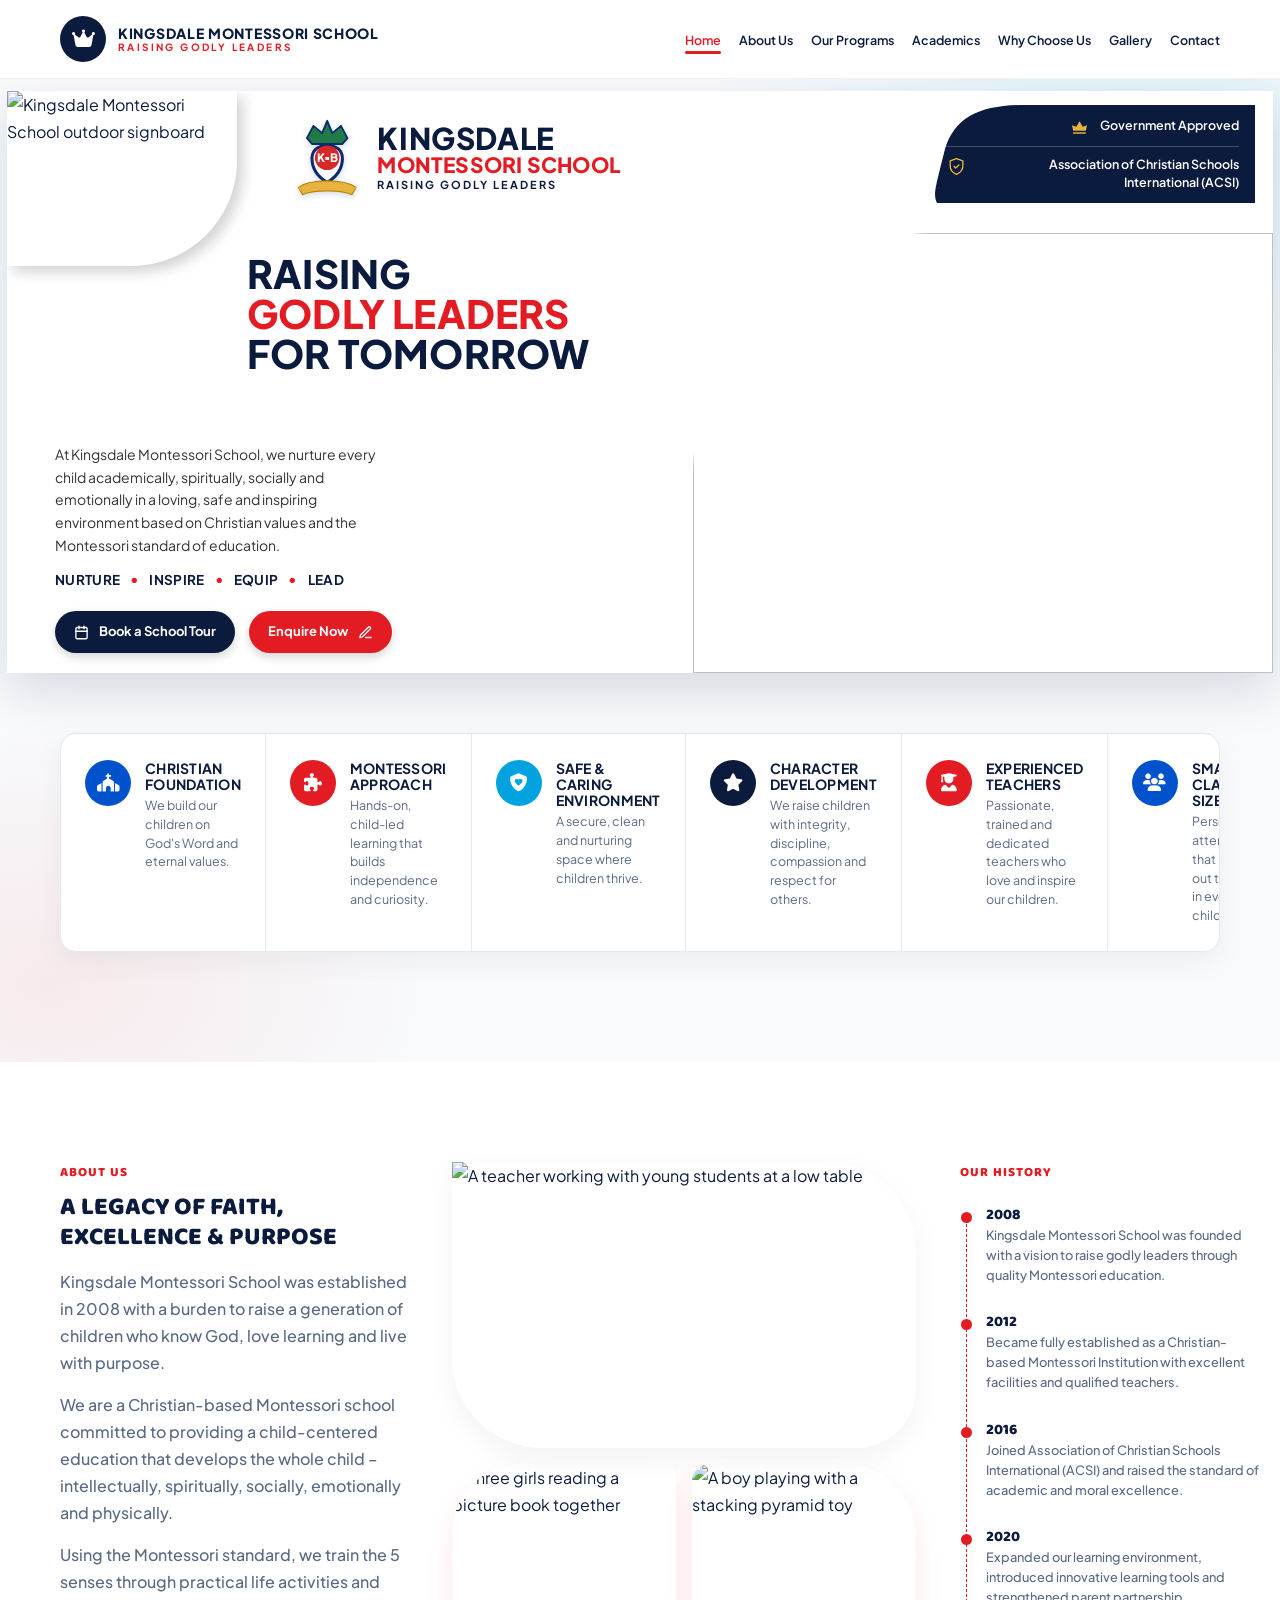
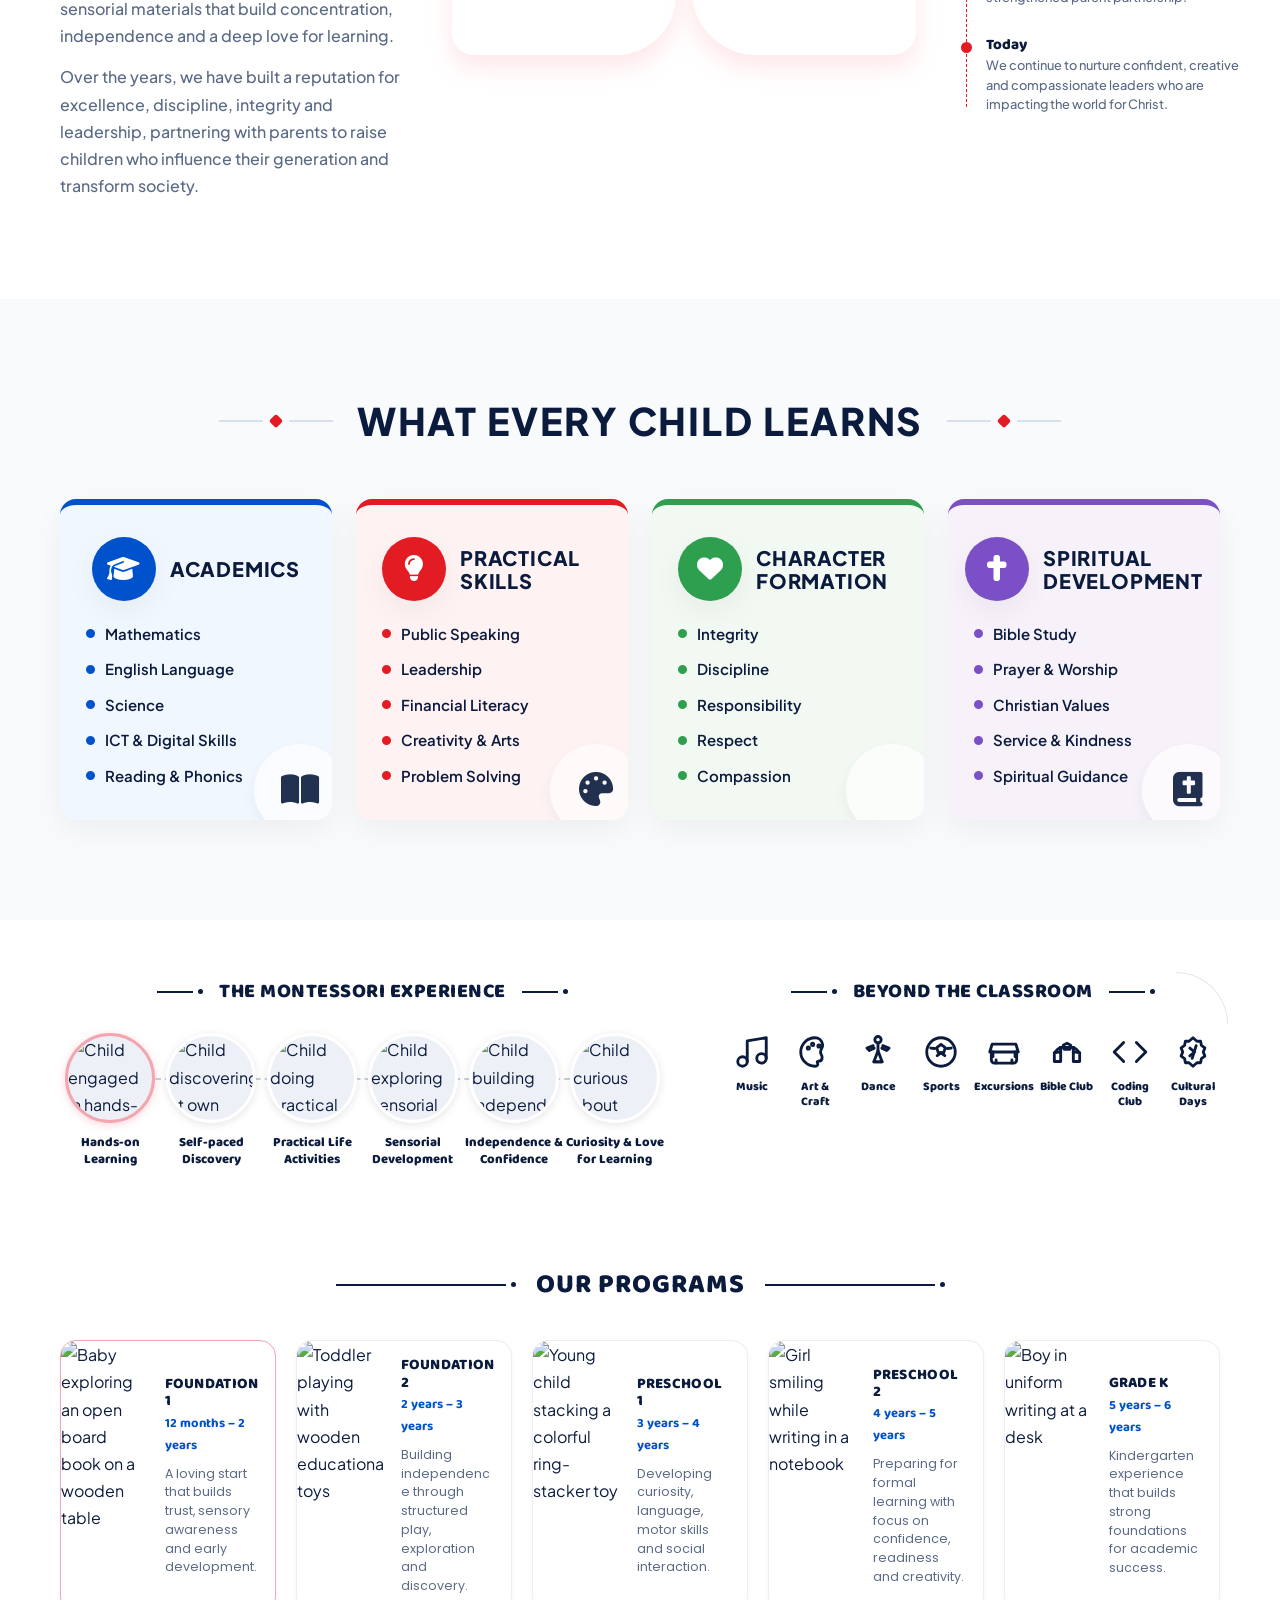
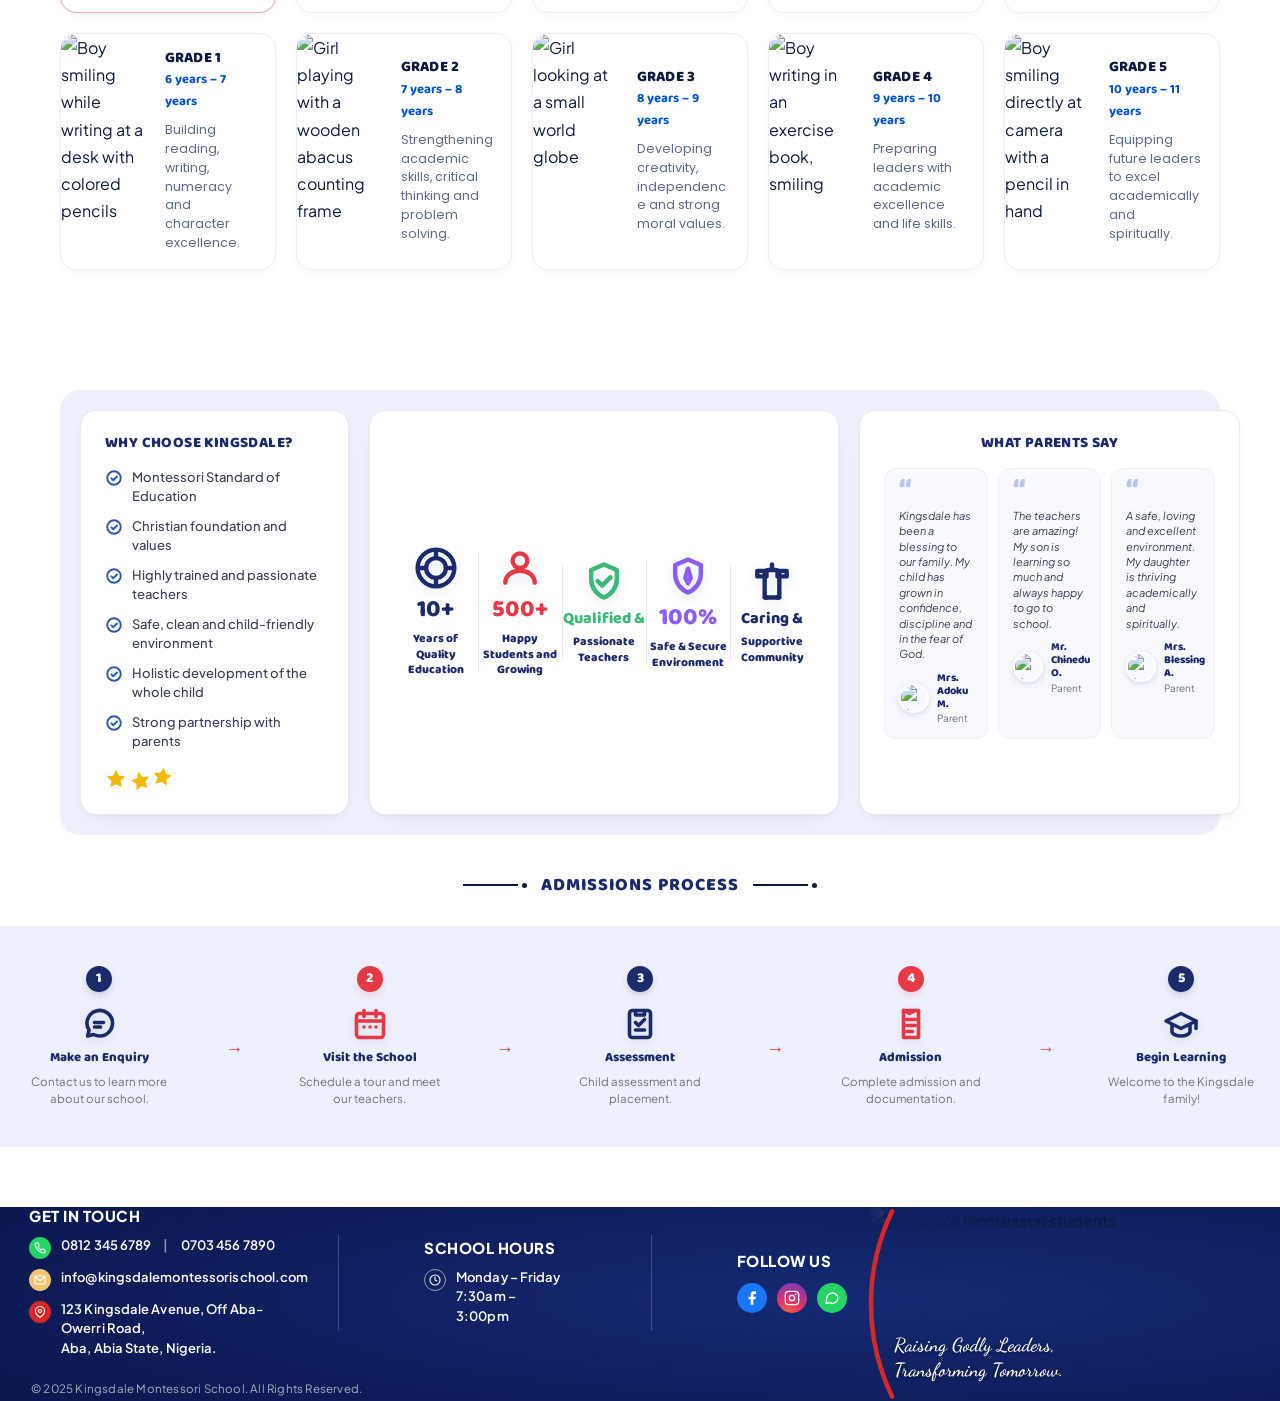
==== commit fdec24c6: "Rebuild footer with contact columns + photo panel; remove pre-footer contact banner" ====
--- a/index.html
+++ b/index.html
@@ -9,7 +9,7 @@
 
     <link rel="preconnect" href="https://fonts.googleapis.com">
     <link rel="preconnect" href="https://fonts.gstatic.com" crossorigin>
-    <link href="https://fonts.googleapis.com/css2?family=Plus+Jakarta+Sans:wght@400;500;600;700;800&family=Baloo+2:wght@400;500;600;700;800&family=Poppins:wght@400;500;600&display=swap" rel="stylesheet">
+    <link href="https://fonts.googleapis.com/css2?family=Plus+Jakarta+Sans:wght@400;500;600;700;800&family=Baloo+2:wght@400;500;600;700;800&family=Poppins:wght@400;500;600&family=Dancing+Script:wght@600&display=swap" rel="stylesheet">
     <link rel="stylesheet" href="https://cdnjs.cloudflare.com/ajax/libs/font-awesome/6.5.2/css/all.min.css">
     <link rel="stylesheet" href="css/styles.css">
 </head>
@@ -978,78 +978,122 @@
 
         </section>
 
-        <!-- ============================================================
-             L. PRE-FOOTER CONTACT BANNER
-             ============================================================ -->
-        <section class="contact-banner" id="contact">
-            <div class="container contact-banner-inner">
-                <div class="contact-info">
-                    <h2>We Would Love To Hear From You!</h2>
-                    <ul class="contact-list">
-                        <li><i class="fa-solid fa-phone" aria-hidden="true"></i><a href="tel:+2348123456789">0812 345 6789</a></li>
-                        <li><i class="fa-solid fa-envelope" aria-hidden="true"></i><a href="mailto:info@kingsdalemontessorischool.com">info@kingsdalemontessorischool.com</a></li>
-                        <li><i class="fa-solid fa-location-dot" aria-hidden="true"></i><span>129 Kingsdale Avenue, Abia State, Nigeria.</span></li>
-                    </ul>
-                </div>
-
-                <div class="contact-cta">
-                    <div class="students-photo" role="img" aria-label="Three smiling students"></div>
-                    <a href="#" class="btn btn-red btn-whatsapp">
-                        <i class="fa-brands fa-whatsapp" aria-hidden="true"></i> Contact Us on WhatsApp
-                    </a>
-                </div>
-            </div>
-        </section>
-
     </main>
 
     <!-- ============================================================
          M. FOOTER
          ============================================================ -->
-    <footer class="site-footer">
-        <div class="container footer-grid">
-            <div class="footer-brand">
-                <a href="#home" class="logo logo--footer" aria-label="Kingsdale Montessori School home">
-                    <span class="logo-icon" aria-hidden="true"><i class="fa-solid fa-crown"></i></span>
-                    <span class="logo-text">
-                        <strong>Kingsdale<br>Montessori School</strong>
-                        <small>Raising Godly Leaders</small>
-                    </span>
-                </a>
-                <p>
-                    Raising Godly Leaders for Tomorrow through Christ-centred Montessori education that builds
-                    strong minds, loving hearts and servant leadership.
-                </p>
+    <footer class="site-footer" id="contact">
+        <div class="footer-inner">
+
+            <!-- LEFT GROUP: columns 1-3 + copyright -->
+            <div class="footer-meta">
+                <div class="footer-row">
+
+                    <!-- COLUMN 1: GET IN TOUCH -->
+                    <div class="f-col f-col--touch">
+                        <h2 class="f-heading">Get In Touch</h2>
+                        <div class="f-rows">
+                            <div class="f-row">
+                                <span class="f-badge" aria-hidden="true">
+                                    <svg viewBox="0 0 24 24" fill="none" stroke="currentColor" stroke-linecap="round"
+                                        stroke-linejoin="round">
+                                        <path d="M22 16.92v3a2 2 0 0 1-2.18 2 19.79 19.79 0 0 1-8.63-3.07 19.5 19.5 0 0 1-6-6A19.79 19.79 0 0 1 2.12 4.18 2 2 0 0 1 4.11 2h3a2 2 0 0 1 2 1.72c.13.96.36 1.9.7 2.81a2 2 0 0 1-.45 2.11L8.09 9.91a16 16 0 0 0 6 6l1.27-1.27a2 2 0 0 1 2.11-.45c.91.34 1.85.57 2.81.7A2 2 0 0 1 22 16.92z" />
+                                    </svg>
+                                </span>
+                                <p class="f-text"><a href="tel:+2348123456789">0812 345 6789</a> <span
+                                        class="f-phone-pipe" aria-hidden="true">|</span> <a href="tel:+2347034567890">0703
+                                        456 7890</a></p>
+                            </div>
+                            <div class="f-row">
+                                <span class="f-badge f-badge--mail" aria-hidden="true">
+                                    <svg viewBox="0 0 24 24" fill="none" stroke="currentColor" stroke-linecap="round"
+                                        stroke-linejoin="round">
+                                        <path d="M4 4h16c1.1 0 2 .9 2 2v12c0 1.1-.9 2-2 2H4a2 2 0 0 1-2-2V6c0-1.1.9-2 2-2z" />
+                                        <path d="M22 6l-10 7L2 6" />
+                                    </svg>
+                                </span>
+                                <p class="f-text"><a href="mailto:info@kingsdalemontessorischool.com">info@kingsdalemontessorischool.com</a></p>
+                            </div>
+                            <div class="f-row">
+                                <span class="f-badge f-badge--pin" aria-hidden="true">
+                                    <svg viewBox="0 0 24 24" fill="none" stroke="currentColor" stroke-linecap="round"
+                                        stroke-linejoin="round">
+                                        <path d="M21 10c0 7-9 13-9 13s-9-6-9-13a9 9 0 0 1 18 0z" />
+                                        <circle cx="12" cy="10" r="3" />
+                                    </svg>
+                                </span>
+                                <p class="f-text">123 Kingsdale Avenue, Off Aba-Owerri Road,<br>Aba, Abia State, Nigeria.</p>
+                            </div>
+                        </div>
+                    </div>
+
+                    <div class="f-divider" aria-hidden="true"></div>
+
+                    <!-- COLUMN 2: SCHOOL HOURS -->
+                    <div class="f-col f-col--hours">
+                        <h2 class="f-heading">School Hours</h2>
+                        <div class="f-row">
+                            <span class="f-badge f-badge--clock" aria-hidden="true">
+                                <svg viewBox="0 0 24 24" fill="none" stroke="currentColor" stroke-linecap="round"
+                                    stroke-linejoin="round">
+                                    <circle cx="12" cy="12" r="10" />
+                                    <path d="M12 6v6l4 2" />
+                                </svg>
+                            </span>
+                            <p class="f-text">Monday &ndash; Friday<br>7:30am &ndash; 3:00pm</p>
+                        </div>
+                    </div>
+
+                    <div class="f-divider" aria-hidden="true"></div>
+
+                    <!-- COLUMN 3: FOLLOW US -->
+                    <div class="f-col f-col--follow">
+                        <h2 class="f-heading f-heading--follow">Follow Us</h2>
+                        <div class="f-socials">
+                            <a class="f-social f-social--fb" href="#" aria-label="Facebook">
+                                <svg viewBox="0 0 24 24" fill="currentColor" stroke="none" aria-hidden="true">
+                                    <path d="M18 2h-3a5 5 0 0 0-5 5v3H7v4h3v8h4v-8h3l1-4h-4V7a1 1 0 0 1 1-1h3z" />
+                                </svg>
+                            </a>
+                            <a class="f-social f-social--ig" href="#" aria-label="Instagram">
+                                <svg viewBox="0 0 24 24" fill="none" stroke="currentColor" stroke-linecap="round"
+                                    stroke-linejoin="round" aria-hidden="true">
+                                    <rect x="2" y="2" width="20" height="20" rx="5" />
+                                    <circle cx="12" cy="12" r="4" />
+                                    <circle cx="17.5" cy="6.5" r="1.2" fill="currentColor" stroke="none" />
+                                </svg>
+                            </a>
+                            <a class="f-social f-social--wa" href="#" aria-label="WhatsApp">
+                                <svg viewBox="0 0 24 24" fill="none" stroke="currentColor" stroke-linecap="round"
+                                    stroke-linejoin="round" aria-hidden="true">
+                                    <path d="M21 11.5a8.38 8.38 0 0 1-8.5 8.5c-1.5 0-2.9-.4-4.2-1.1L3 20l1.1-5.3a8.38 8.38 0 1 1 16.9-3.2z" />
+                                </svg>
+                            </a>
+                        </div>
+                    </div>
+
+                </div>
+
+                <!-- COPYRIGHT -- centered under columns 1-3 only -->
+                <div class="footer-copy">
+                    <span>&copy; 2025 Kingsdale Montessori School. All Rights Reserved.</span>
+                </div>
             </div>
 
-            <nav class="footer-nav" aria-label="Footer navigation">
-                <h3>Quick Links</h3>
-                <ul>
-                    <li><a href="#home">Home</a></li>
-                    <li><a href="#about">About Us</a></li>
-                    <li><a href="#programs">Our Programs</a></li>
-                    <li><a href="#academics">Academics</a></li>
-                    <li><a href="#why-choose-us">Why Choose Us</a></li>
-                    <li><a href="#beyond">Gallery</a></li>
-                    <li><a href="#contact">Contact</a></li>
-                </ul>
-            </nav>
-
-            <div class="footer-socials">
-                <h3>Follow Us</h3>
-                <div class="social-icons">
-                    <a href="#" aria-label="Facebook"><i class="fa-brands fa-facebook-f"></i></a>
-                    <a href="#" aria-label="Instagram"><i class="fa-brands fa-instagram"></i></a>
-                    <a href="#" aria-label="WhatsApp"><i class="fa-brands fa-whatsapp"></i></a>
-                </div>
-                <p>Stay connected with the Kingsdale family.</p>
+            <!-- RIGHT-SIDE PHOTO PANEL -->
+            <div class="footer-photo">
+                <img src="https://images.unsplash.com/photo-1509062522246-3755977927d7?auto=format&fit=crop&w=900&q=80"
+                    alt="Kingsdale Montessori students" loading="lazy">
+                <span class="footer-arc" aria-hidden="true">
+                    <svg viewBox="0 0 34 170" preserveAspectRatio="none" fill="none">
+                        <path d="M30 4 C 2 55, 2 115, 30 166" stroke="#D62828" stroke-width="4.5"
+                            stroke-linecap="round" />
+                    </svg>
+                </span>
+                <p class="footer-tagline">Raising Godly Leaders,<br>Transforming Tomorrow.</p>
             </div>
-        </div>
-
-        <div class="footer-bottom">
-            <div class="container">
-                <p>© 2025 Kingsdale Montessori School. All Rights Reserved.</p>
-            </div>
+
         </div>
     </footer>
 
--- a/css/styles.css
+++ b/css/styles.css
@@ -1683,217 +1683,278 @@
 }
 
 /* --------------------------------------------------------------------------
-   17. PRE-FOOTER CONTACT BANNER
+    18. FOOTER
    -------------------------------------------------------------------------- */
-.contact-banner {
+.site-footer {
+    --footer-navy: #0D1B57;
+    --footer-navy-glow: #152a73;
+    --footer-navy-edge: #0a1440;
+    --footer-muted: rgba(255, 255, 255, 0.65);
+    --footer-line: rgba(255, 255, 255, 0.2);
+    --green: #25D366;
+    --red-pin: #D62828;
+    --gold: #F0C674;
+    --fb: #1877F2;
+    --ig-1: #833AB4;
+    --ig-2: #E1306C;
+    --ig-3: #F77737;
+    --font-script: "Dancing Script", "Sacramento", "Alex Brush", cursive;
+
+    background: radial-gradient(120% 130% at 68% 48%,
+            var(--footer-navy-glow) 0%,
+            var(--footer-navy) 52%,
+            var(--footer-navy-edge) 100%);
+    min-height: 170px;
+    width: 100%;
+    overflow: hidden;
+}
+
+.footer-inner {
+    max-width: 1266px;
+    margin-inline: auto;
+    min-height: 170px;
+    display: flex;
+    align-items: stretch;
     position: relative;
-    background-color: var(--deep-blue);
-    background-image:
-        linear-gradient(rgba(4, 18, 44, 0.8), rgba(4, 18, 44, 0.8)),
-        url("https://images.unsplash.com/photo-1488521787991-ed7bbaae773c?auto=format&fit=crop&w=1600&q=80");
-    background-size: cover;
-    background-position: center;
-    padding-block: 32px;
-    overflow: hidden;
-}
-
-.contact-banner-inner {
+}
+
+/* LEFT GROUP (columns 1-3 + dividers) and copyright */
+.footer-meta {
+    flex: 1 1 auto;
+    min-width: 0;
+    display: flex;
+    flex-direction: column;
+    justify-content: center;
+    padding-left: 22px;
     position: relative;
-    z-index: 1;
-    display: grid;
-    grid-template-columns: 1.15fr 0.85fr;
+}
+
+.footer-row {
+    display: flex;
     align-items: center;
-    gap: 60px;
-}
-
-.contact-info h2 {
-    font-size: 24px;
+}
+
+/* thin vertical dividers between columns 1-2 and 2-3 */
+.f-divider {
+    align-self: center;
+    width: 1px;
+    height: 96px;
+    background: var(--footer-line);
+    flex-shrink: 0;
+    margin: 0 34px;
+}
+
+.f-col {
+    min-width: 0;
+}
+
+.f-col--touch {
+    flex: 0 0 33%;
+}
+
+.f-col--hours {
+    flex: 0 0 17%;
+    margin-inline: auto;
+}
+
+.f-col--follow {
+    flex: 0 0 15%;
+    margin-left: auto;
+}
+
+/* column headings */
+.f-heading {
     font-weight: 800;
     text-transform: uppercase;
-    letter-spacing: 0.04em;
-    line-height: 1.15;
-    color: var(--white);
-    margin-bottom: 16px;
-}
-
-.contact-list {
-    display: grid;
+    font-size: 15px;
+    letter-spacing: 0.5px;
+    color: #FFFFFF;
+    margin-bottom: 12px;
+}
+
+.f-heading--follow {
+    margin-bottom: 14px;
+}
+
+/* generic icon + text rows */
+.f-rows {
+    display: flex;
+    flex-direction: column;
+    gap: 9px;
+}
+
+.f-row {
+    display: flex;
+    align-items: flex-start;
     gap: 10px;
 }
 
-.contact-list li {
-    display: flex;
-    align-items: center;
-    gap: 10px;
-    font-size: 14px;
-    color: rgba(255, 255, 255, 0.92);
-}
-
-.contact-list i {
+.f-badge {
+    flex-shrink: 0;
+    width: 22px;
+    height: 22px;
+    border-radius: 50%;
+    background: var(--green);
     display: grid;
     place-items: center;
-    width: 34px;
-    height: 34px;
-    flex-shrink: 0;
+    color: #FFFFFF;
+    margin-top: 1px;
+}
+
+.f-badge svg {
+    width: 12px;
+    height: 12px;
+    stroke-width: 2.2;
+}
+
+.f-badge--pin {
+    background: var(--red-pin);
+}
+
+.f-badge--clock {
+    background: transparent;
+    border: 1px solid rgba(255, 255, 255, 0.55);
+}
+
+.f-badge--mail {
+    background: var(--gold);
+    color: #FFFFFF;
+}
+
+.f-text {
+    color: #FFFFFF;
+    font-size: 13px;
+    font-weight: 600;
+    line-height: 1.5;
+    letter-spacing: 0.1px;
+}
+
+.f-text a {
+    color: #FFFFFF;
+    text-decoration: none;
+    transition: color var(--t);
+}
+
+.f-text a:hover {
+    color: var(--red-pin);
+}
+
+.f-phone-pipe {
+    color: rgba(255, 255, 255, 0.55);
+    margin: 0 10px;
+    font-weight: 600;
+}
+
+/* SOCIAL BADGES */
+.f-socials {
+    display: flex;
+    gap: 10px;
+}
+
+.f-social {
+    width: 30px;
+    height: 30px;
     border-radius: 50%;
-    background: rgba(255, 255, 255, 0.1);
-    color: var(--white);
-    font-size: 13px;
-}
-
-.contact-list a:hover {
-    color: var(--red);
-}
-
-.contact-cta {
-    position: relative;
-    display: flex;
-    justify-content: center;
-    width: fit-content;
-    justify-self: end;
-    padding-top: 16px;
-}
-
-.students-photo {
-    position: relative;
-    width: min(360px, 100%);
-    aspect-ratio: 4 / 3;
-    border-radius: 18px;
-    overflow: hidden;
-    background-image:
-        url("https://images.unsplash.com/photo-1488521787991-ed7bbaae773c?auto=format&fit=crop&w=1000&q=80");
-    background-size: cover;
-    background-position: center;
-    border: 1px solid rgba(255, 255, 255, 0.16);
-    box-shadow: 0 18px 45px rgba(0, 0, 0, 0.28);
-}
-
-.students-photo::before {
-    content: "";
-    position: absolute;
-    inset: 0;
-    border-radius: inherit;
-    background: rgba(4, 18, 44, 0.18);
-    z-index: 1;
-}
-
-.btn-whatsapp {
-    position: absolute;
-    bottom: -6px;
-    left: 50%;
-    transform: translateX(-50%);
-    padding: 14px 24px;
-    font-size: 14px;
-    box-shadow: 0 16px 40px rgba(227, 27, 35, 0.4);
-}
-
-.btn-whatsapp:hover {
-    transform: translateX(-50%) translateY(-3px);
-}
-
-/* --------------------------------------------------------------------------
-   18. FOOTER
-   -------------------------------------------------------------------------- */
-.site-footer {
-    background: var(--navy);
-    color: rgba(255, 255, 255, 0.85);
-}
-
-.footer-grid {
-    display: grid;
-    grid-template-columns: 1.6fr 1fr 1fr;
-    gap: 60px;
-    padding-block: 72px 56px;
-}
-
-.logo--footer .logo-icon {
-    background: var(--white);
-    color: var(--navy);
-}
-
-.logo--footer .logo-text strong {
-    color: var(--white);
-    font-size: 17px;
-    font-weight: 900;
-    line-height: 1.25;
-}
-
-.logo--footer .logo-text small {
-    color: var(--red);
-}
-
-.footer-brand p {
-    max-width: 40ch;
-    font-size: 14.5px;
-    line-height: 1.75;
-    color: rgba(255, 255, 255, 0.7);
-    margin-top: 20px;
-}
-
-.site-footer h3 {
-    font-size: 15px;
-    font-weight: 800;
-    text-transform: uppercase;
-    letter-spacing: 0.12em;
-    color: var(--white);
-    margin-bottom: 20px;
-}
-
-.footer-nav ul {
-    display: grid;
-    grid-template-columns: repeat(2, 1fr);
-    gap: 14px 28px;
-}
-
-.footer-nav a {
-    font-size: 14.5px;
-    color: rgba(255, 255, 255, 0.75);
-    transition: color var(--t), padding-left var(--t);
-}
-
-.footer-nav a:hover {
-    color: var(--red);
-    padding-left: 6px;
-}
-
-.social-icons {
-    display: flex;
-    gap: 12px;
-    margin-bottom: 18px;
-}
-
-.social-icons a {
     display: grid;
     place-items: center;
-    width: 44px;
-    height: 44px;
-    border-radius: 50%;
-    background: rgba(255, 255, 255, 0.1);
-    color: var(--white);
-    font-size: 17px;
-    transition: all var(--t);
-}
-
-.social-icons a:hover {
-    background: var(--red);
+    color: #FFFFFF;
+    transition: transform var(--t);
+}
+
+.f-social:hover {
     transform: translateY(-3px);
 }
 
-.footer-socials p {
-    font-size: 14px;
-    color: rgba(255, 255, 255, 0.7);
-}
-
-.footer-bottom {
-    background: var(--deep-blue);
-    border-top: 1px solid rgba(255, 255, 255, 0.08);
-    padding-block: 20px;
-}
-
-.footer-bottom p {
-    font-size: 14px;
-    text-align: center;
-    color: rgba(255, 255, 255, 0.65);
+.f-social svg {
+    width: 16px;
+    height: 16px;
+    stroke-width: 2;
+}
+
+.f-social--fb {
+    background: var(--fb);
+}
+
+.f-social--ig {
+    background: radial-gradient(circle at 30% 115%,
+            var(--ig-3) 0%,
+            var(--ig-2) 45%,
+            var(--ig-1) 85%);
+}
+
+.f-social--wa {
+    background: var(--green);
+}
+
+/* COPYRIGHT -- centered under columns 1-3 only */
+.footer-copy {
+    padding-left: 2px;
+    margin-top: 15px;
+    width: 100%;
+    text-align: left;
+}
+
+.footer-copy span {
+    font-size: 11.5px;
+    font-weight: 400;
+    color: var(--footer-muted);
+    letter-spacing: 0.2px;
+}
+
+/* RIGHT-SIDE PHOTO PANEL */
+.footer-photo {
+    flex: 0 0 auto;
+    width: calc(32% + max(0px, (100vw - 1266px) / 2));
+    max-width: none;
+    margin-right: calc(-1 * max(0px, (100vw - 1266px) / 2));
+    margin-left: 6px;
+    align-self: stretch;
+    position: relative;
+    overflow: hidden;
+}
+
+.footer-photo img {
+    width: 100%;
+    height: 100%;
+    object-fit: cover;
+    /* soft fade into the navy on the left edge */
+    -webkit-mask-image: linear-gradient(to right, rgba(0, 0, 0, 0) 0%, rgba(0, 0, 0, 0.45) 18%, #000 34%);
+    mask-image: linear-gradient(to right, rgba(0, 0, 0, 0) 0%, rgba(0, 0, 0, 0.45) 18%, #000 34%);
+    -webkit-mask-repeat: no-repeat;
+    mask-repeat: no-repeat;
+    -webkit-mask-size: 100% 100%;
+    mask-size: 100% 100%;
+}
+
+/* red crescent arc accent on the panel's left boundary */
+.footer-arc {
+    position: absolute;
+    top: 0;
+    bottom: 0;
+    left: -6px;
+    width: 34px;
+    height: 100%;
+    pointer-events: none;
+}
+
+.footer-arc svg {
+    width: 34px;
+    height: 100%;
+}
+
+/* script tagline overlaid on lower-left of the photo */
+.footer-tagline {
+    position: absolute;
+    left: 26px;
+    bottom: 18px;
+    font-family: var(--font-script);
+    font-weight: 600;
+    font-size: 19px;
+    line-height: 1.3;
+    color: #FFFFFF;
+    text-shadow: 0 1px 3px rgba(0, 0, 0, 0.45);
+    pointer-events: none;
+    white-space: nowrap;
 }
 
 /* --------------------------------------------------------------------------
@@ -2063,7 +2124,7 @@
         gap: 30px 24px;
     }
 
-    .wc-step-arrow {
+.wc-step-arrow {
         display: none;
     }
 
@@ -2072,22 +2133,19 @@
         max-width: 180px;
     }
 
-    .contact-banner-inner {
-        grid-template-columns: 1fr;
-        gap: 28px;
-        text-align: center;
-    }
-
-    .contact-cta {
-        justify-self: center;
-    }
-
-    .contact-list {
-        justify-items: center;
-    }
-
-    .footer-grid {
-        grid-template-columns: 1fr 1fr;
+    /* Footer — tighten gutters so the 3 columns still fit */
+    .footer-inner {
+        max-width: 100%;
+        padding-inline: 24px;
+    }
+
+    .f-divider {
+        margin: 0 24px;
+    }
+
+    .footer-photo {
+        flex: 0 0 30%;
+        max-width: 30%;
     }
 }
 
@@ -2173,15 +2231,62 @@
         gap: 30px 20px;
     }
 
-    /* Contact banner */
-    .contact-info h2 {
-        font-size: 22px;
-    }
-
-    /* Footer */
-    .footer-grid {
-        grid-template-columns: 1fr;
-        gap: 44px;
+    /* Footer — stack: photo panel on top strip, columns below */
+    .footer-inner {
+        flex-direction: column;
+        max-width: 100%;
+    }
+
+    .footer-photo {
+        flex: none;
+        max-width: 100%;
+        width: 100%;
+        height: 180px;
+        margin-left: 0;
+    }
+
+    .footer-photo img {
+        width: 100%;
+        height: 100%;
+        object-fit: cover;
+    }
+
+    .footer-arc {
+        left: 14px;
+    }
+
+    .footer-tagline {
+        left: 40px;
+        bottom: 16px;
+        font-size: 20px;
+    }
+
+    .footer-meta {
+        padding: 34px 24px 28px;
+    }
+
+    .footer-row {
+        flex-wrap: wrap;
+        gap: 26px 0;
+    }
+
+    .f-divider {
+        display: none;
+    }
+
+    .f-col {
+        flex: 1 1 28%;
+        max-width: 32%;
+        margin: 0;
+    }
+
+    .f-col--touch {
+        flex: 1 1 100%;
+        max-width: 100%;
+    }
+
+    .footer-copy {
+        text-align: center;
     }
 }
 
@@ -2377,44 +2482,22 @@
         width: 100%;
     }
 
-    /* Contact banner */
-    .contact-banner {
-        padding-block: 28px;
-    }
-
-    .contact-info h2 {
-        font-size: 19px;
-        letter-spacing: 0.02em;
-    }
-
-    .contact-list li {
-        font-size: 14px;
-        text-align: left;
-    }
-
-    .btn-whatsapp {
-        padding: 13px 20px;
-        font-size: 13px;
-    }
-
-    /* Footer */
-    .social-icons a {
-        width: 40px;
-        height: 40px;
-        font-size: 16px;
-    }
-
-    .footer-nav ul {
-        gap: 12px 24px;
-    }
-
-    .footer-grid {
-        gap: 36px;
-        padding-block: 48px 36px;
-    }
-
-    .footer-bottom {
-        padding-block: 16px;
+    /* Footer — single column on small phones */
+    .f-col {
+        flex: 1 1 100%;
+        max-width: 100%;
+    }
+
+    .footer-copy span {
+        font-size: 11px;
+    }
+
+    .footer-photo {
+        height: 150px;
+    }
+
+    .footer-tagline {
+        font-size: 18px;
     }
 }
 
@@ -2471,10 +2554,6 @@
         width: 24px;
         height: 24px;
         font-size: 13px;
-    }
-
-    .contact-info h2 {
-        font-size: 17px;
     }
 }
 
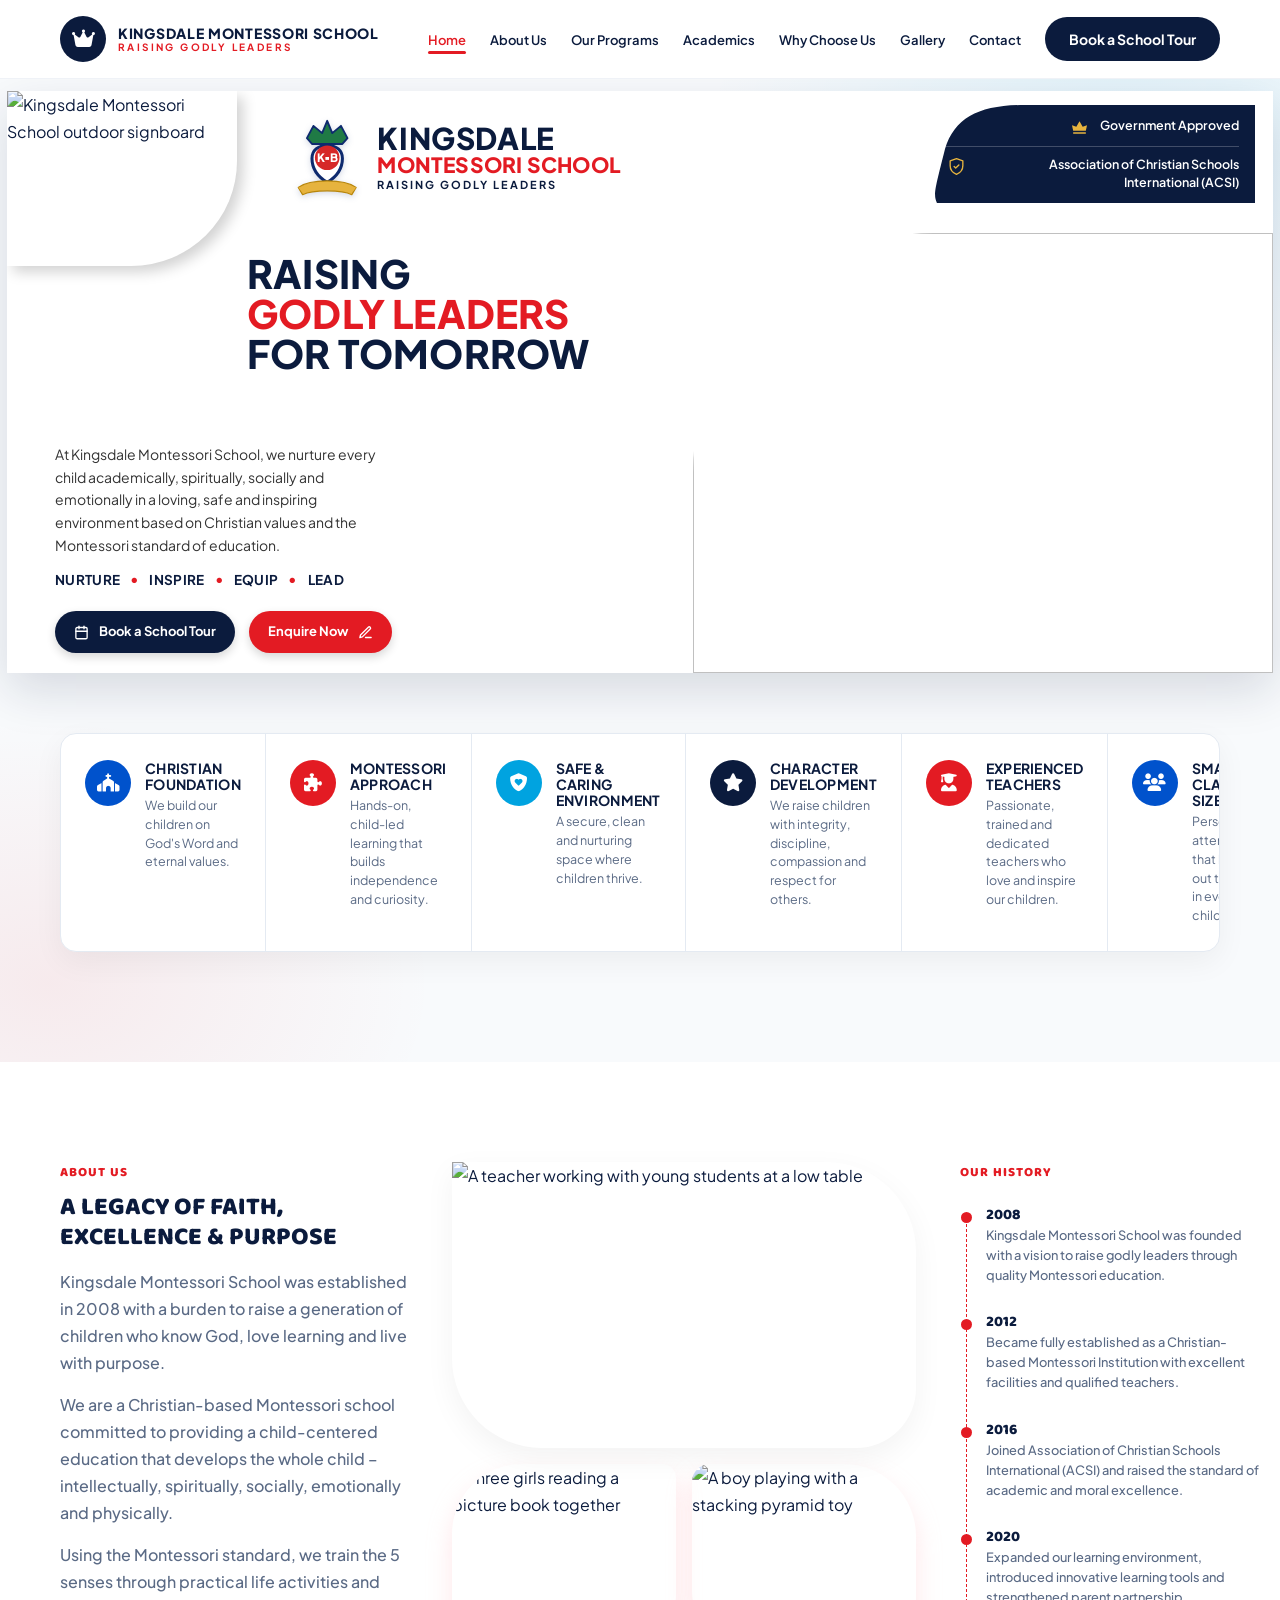
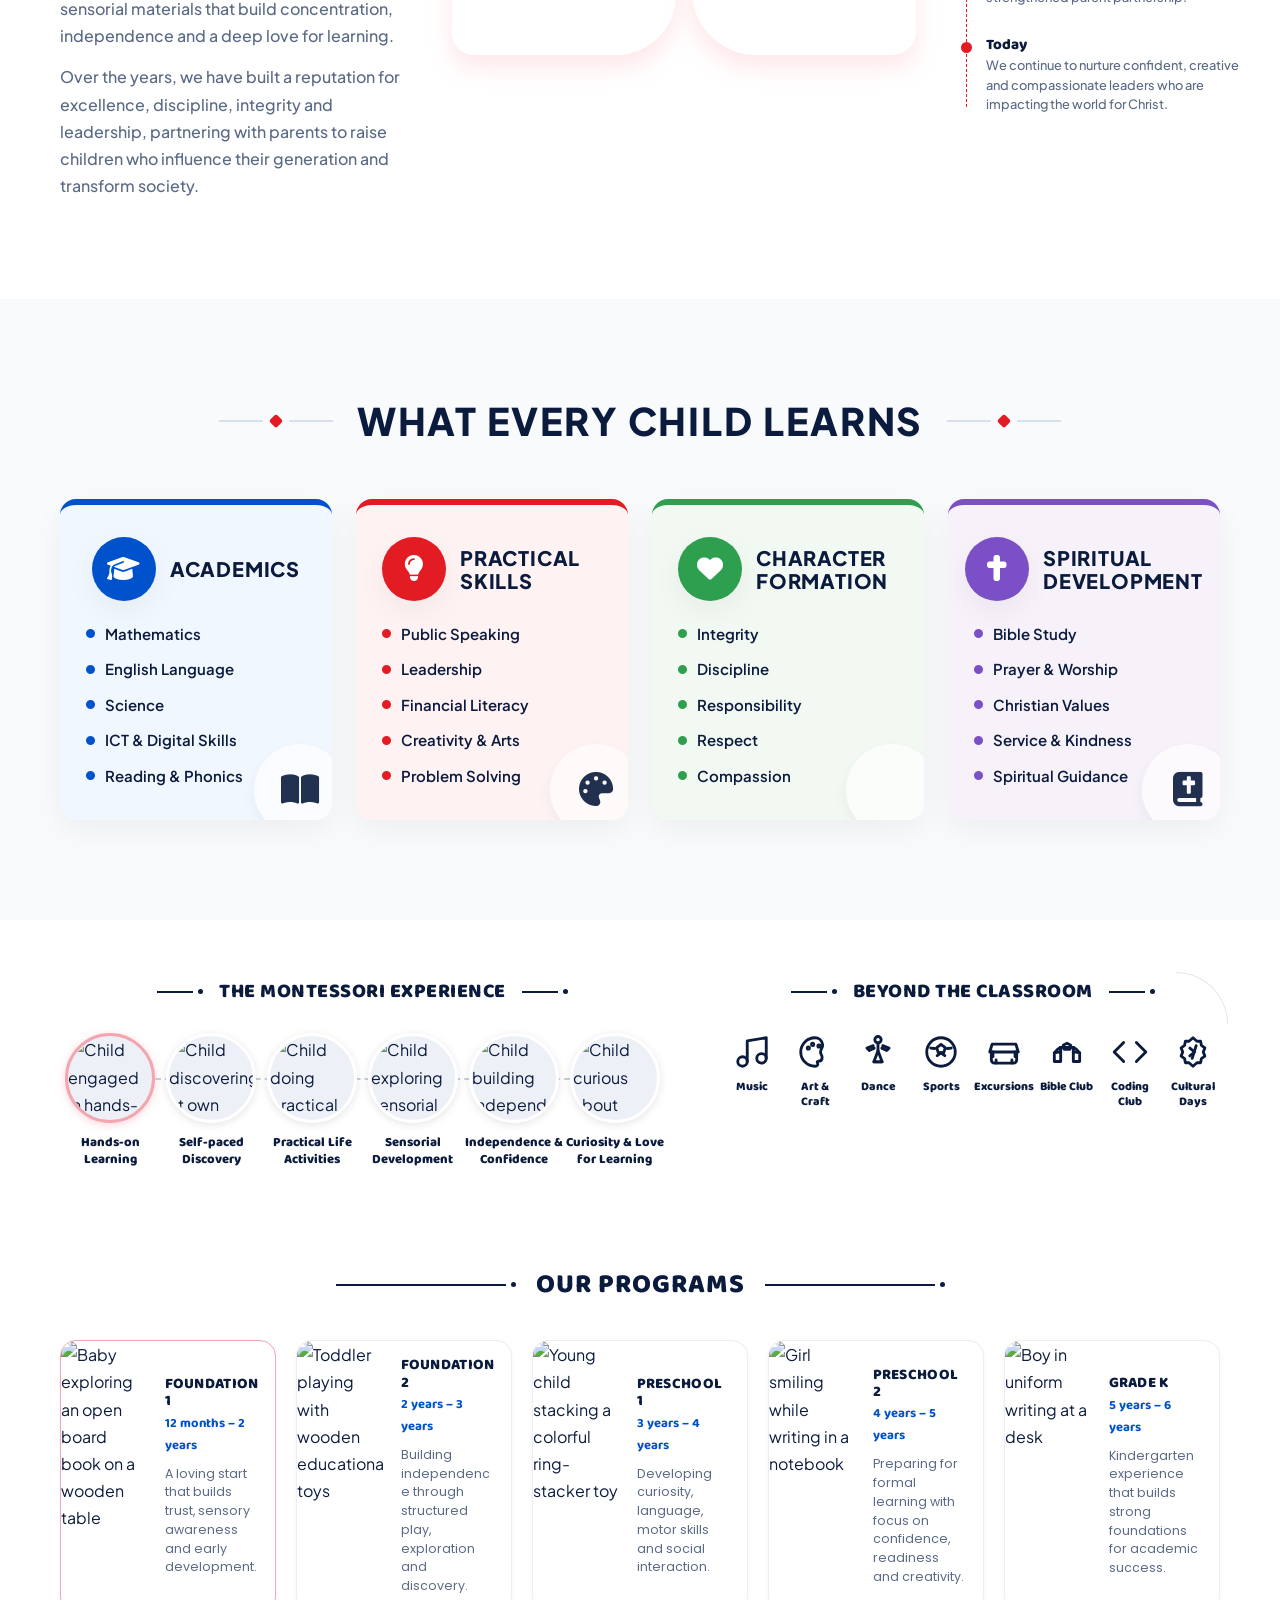
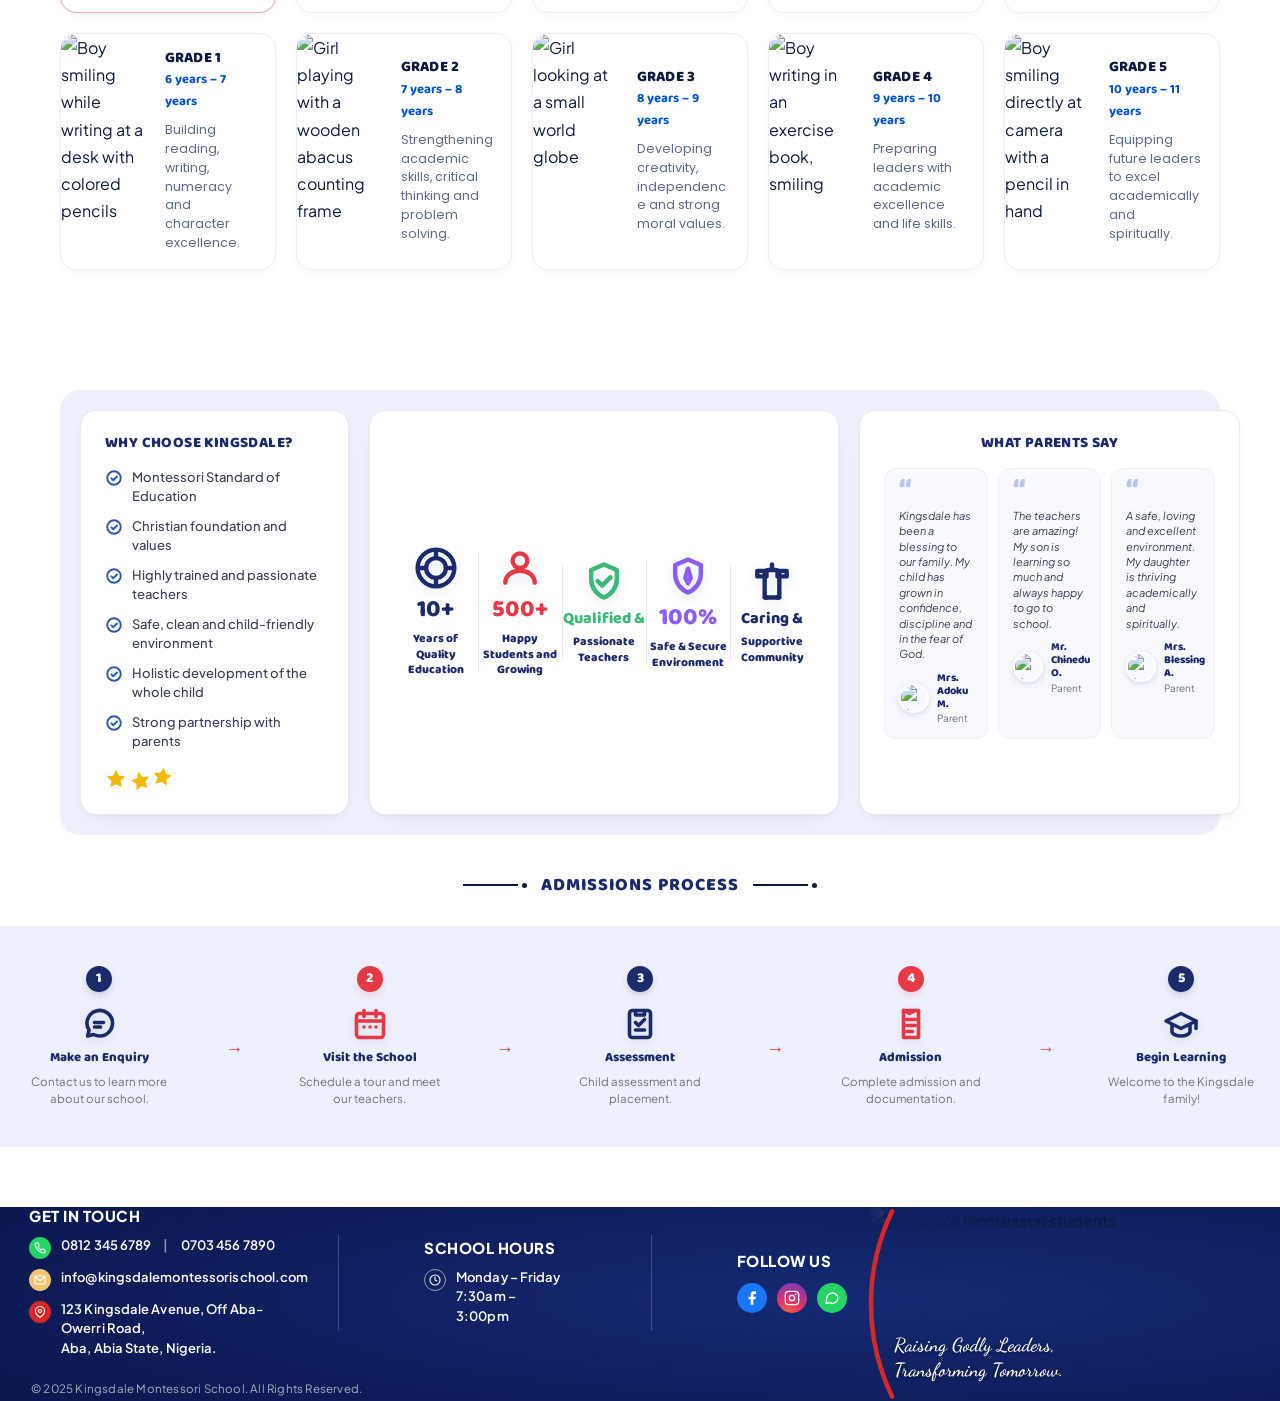
==== commit 16bff7e5: "all done" ====
--- a/index.html
+++ b/index.html
@@ -69,63 +69,68 @@
                         <img src="https://images.unsplash.com/photo-1497633762265-9d179a990aa6?auto=format&fit=crop&w=460&q=80" alt="Kingsdale Montessori School outdoor signboard">
                     </figure>
 
-                    <!-- Logo lockup -->
-                    <div class="kds-brand">
-                        <svg class="kds-crest" viewBox="0 0 100 116" role="img" aria-label="Kingsdale crest">
-                            <path d="M22 32 L31 15 L43 25 L50 8 L57 25 L69 15 L78 32 L71 40 L29 40 Z" fill="#1F7A45" stroke="#0E2A6E" stroke-width="2.6" stroke-linejoin="round"/>
-                            <path d="M50 42 C63 42 71 49 71 60 C71 76 60 87 50 93 C40 87 29 76 29 60 C29 49 37 42 50 42 Z" fill="#FFFFFF" stroke="#0E2A6E" stroke-width="4.2"/>
-                            <circle cx="50" cy="59" r="17" fill="#D62828"/>
-                            <text x="41" y="65" font-family="Plus Jakarta Sans, sans-serif" font-size="16" font-weight="800" fill="#fff" text-anchor="middle">K</text>
-                            <rect x="47.5" y="58" width="5" height="4" fill="#fff"/>
-                            <text x="59" y="65" font-family="Plus Jakarta Sans, sans-serif" font-size="16" font-weight="800" fill="#fff" text-anchor="middle">B</text>
-                            <path d="M10 100 C 27 88 73 88 90 100 L 84 110 C 70 103 30 103 16 110 Z" fill="#E6B33E" stroke="#B8860B" stroke-width="1.6" stroke-linejoin="round"/>
-                            <path d="M10 100 L15 106 L18 98 Z" fill="#E6B33E"/>
-                            <path d="M90 100 L85 106 L82 98 Z" fill="#E6B33E"/>
-                        </svg>
-                        <div class="kds-wordmark">
-                            <span class="wm-name">Kingsdale</span>
-                            <span class="wm-sub">Montessori School</span>
-                            <span class="wm-tag">Raising Godly Leaders</span>
-                        </div>
-                    </div>
-
-                    <!-- Headline -->
-                    <h1 class="kds-h1">
-                        <span class="ln ln--navy">Raising</span>
-                        <span class="ln ln--red">Godly Leaders</span>
-                        <span class="ln ln--navy">For Tomorrow</span>
-                    </h1>
-
-                    <!-- Body copy -->
-                    <p class="kds-para">
-                        At Kingsdale Montessori School, we nurture every child academically, spiritually, socially
-                        and emotionally in a loving, safe and inspiring environment based on Christian values and
-                        the Montessori standard of education.
-                    </p>
-
-                    <!-- Tagline -->
-                    <p class="kds-tagline">
-                        <span>Nurture</span><i>&#9679;</i><span>Inspire</span><i>&#9679;</i><span>Equip</span><i>&#9679;</i><span>Lead</span>
-                    </p>
-
-                    <!-- CTA buttons -->
-                    <div class="kds-cta">
-                        <a class="btn btn--navy" href="#admissions">
-                            <svg class="ico" viewBox="0 0 24 24" fill="none" stroke="currentColor" stroke-width="2.1" stroke-linecap="round" stroke-linejoin="round">
-                                <rect x="3" y="4" width="18" height="18" rx="2"/>
-                                <line x1="16" y1="2" x2="16" y2="6"/>
-                                <line x1="8" y1="2" x2="8" y2="6"/>
-                                <line x1="3" y1="10" x2="21" y2="10"/>
+                    <!-- Flow content (re-composed on tablet/phone) -->
+                    <div class="hero-content">
+
+                        <!-- Logo lockup -->
+                        <div class="kds-brand">
+                            <svg class="kds-crest" viewBox="0 0 100 116" role="img" aria-label="Kingsdale crest">
+                                <path d="M22 32 L31 15 L43 25 L50 8 L57 25 L69 15 L78 32 L71 40 L29 40 Z" fill="#1F7A45" stroke="#0E2A6E" stroke-width="2.6" stroke-linejoin="round"/>
+                                <path d="M50 42 C63 42 71 49 71 60 C71 76 60 87 50 93 C40 87 29 76 29 60 C29 49 37 42 50 42 Z" fill="#FFFFFF" stroke="#0E2A6E" stroke-width="4.2"/>
+                                <circle cx="50" cy="59" r="17" fill="#D62828"/>
+                                <text x="41" y="65" font-family="Plus Jakarta Sans, sans-serif" font-size="16" font-weight="800" fill="#fff" text-anchor="middle">K</text>
+                                <rect x="47.5" y="58" width="5" height="4" fill="#fff"/>
+                                <text x="59" y="65" font-family="Plus Jakarta Sans, sans-serif" font-size="16" font-weight="800" fill="#fff" text-anchor="middle">B</text>
+                                <path d="M10 100 C 27 88 73 88 90 100 L 84 110 C 70 103 30 103 16 110 Z" fill="#E6B33E" stroke="#B8860B" stroke-width="1.6" stroke-linejoin="round"/>
+                                <path d="M10 100 L15 106 L18 98 Z" fill="#E6B33E"/>
+                                <path d="M90 100 L85 106 L82 98 Z" fill="#E6B33E"/>
                             </svg>
-                            Book a School Tour
-                        </a>
-                        <a class="btn btn--red" href="#contact">
-                            Enquire Now
-                            <svg class="ico" viewBox="0 0 24 24" fill="none" stroke="currentColor" stroke-width="2.1" stroke-linecap="round" stroke-linejoin="round">
-                                <path d="M12 20h9"/>
-                                <path d="M16.5 3.5a2.12 2.12 0 0 1 3 3L7 19l-4 1 1-4L16.5 3.5z"/>
-                            </svg>
-                        </a>
+                            <div class="kds-wordmark">
+                                <span class="wm-name">Kingsdale</span>
+                                <span class="wm-sub">Montessori School</span>
+                                <span class="wm-tag">Raising Godly Leaders</span>
+                            </div>
+                        </div>
+
+                        <!-- Headline -->
+                        <h1 class="kds-h1">
+                            <span class="ln ln--navy">Raising</span>
+                            <span class="ln ln--red">Godly Leaders</span>
+                            <span class="ln ln--navy">For Tomorrow</span>
+                        </h1>
+
+                        <!-- Body copy -->
+                        <p class="kds-para">
+                            At Kingsdale Montessori School, we nurture every child academically, spiritually, socially
+                            and emotionally in a loving, safe and inspiring environment based on Christian values and
+                            the Montessori standard of education.
+                        </p>
+
+                        <!-- Tagline -->
+                        <p class="kds-tagline">
+                            <span>Nurture</span><i>&#9679;</i><span>Inspire</span><i>&#9679;</i><span>Equip</span><i>&#9679;</i><span>Lead</span>
+                        </p>
+
+                        <!-- CTA buttons -->
+                        <div class="kds-cta">
+                            <a class="btn btn--navy" href="#admissions">
+                                <svg class="ico" viewBox="0 0 24 24" fill="none" stroke="currentColor" stroke-width="2.1" stroke-linecap="round" stroke-linejoin="round">
+                                    <rect x="3" y="4" width="18" height="18" rx="2"/>
+                                    <line x1="16" y1="2" x2="16" y2="6"/>
+                                    <line x1="8" y1="2" x2="8" y2="6"/>
+                                    <line x1="3" y1="10" x2="21" y2="10"/>
+                                </svg>
+                                Book a School Tour
+                            </a>
+                            <a class="btn btn--red" href="#contact">
+                                Enquire Now
+                                <svg class="ico" viewBox="0 0 24 24" fill="none" stroke="currentColor" stroke-width="2.1" stroke-linecap="round" stroke-linejoin="round">
+                                    <path d="M12 20h9"/>
+                                    <path d="M16.5 3.5a2.12 2.12 0 0 1 3 3L7 19l-4 1 1-4L16.5 3.5z"/>
+                                </svg>
+                            </a>
+                        </div>
+
                     </div>
 
                     <!-- Top-right accreditation badge -->
--- a/css/styles.css
+++ b/css/styles.css
@@ -94,7 +94,10 @@
     cursor: pointer;
 }
 
-h1, h2, h3, h4 {
+h1,
+h2,
+h3,
+h4 {
     font-weight: 800;
     line-height: 1.15;
 }
@@ -660,7 +663,7 @@
     padding: 26px 24px;
 }
 
-.highlight-item + .highlight-item {
+.highlight-item+.highlight-item {
     border-left: 1px solid var(--border);
 }
 
@@ -690,10 +693,21 @@
     color: var(--muted);
 }
 
-.icon-blue  { background: var(--blue); }
-.icon-red   { background: var(--red); }
-.icon-cyan  { background: var(--cyan); }
-.icon-navy  { background: var(--navy); }
+.icon-blue {
+    background: var(--blue);
+}
+
+.icon-red {
+    background: var(--red);
+}
+
+.icon-cyan {
+    background: var(--cyan);
+}
+
+.icon-navy {
+    background: var(--navy);
+}
 
 /* --------------------------------------------------------------------------
    8. ABOUT US / OUR HISTORY
@@ -736,7 +750,7 @@
     line-height: 1.7;
 }
 
-.abt-body p + p {
+.abt-body p+p {
     margin-top: 14px;
 }
 
@@ -808,7 +822,7 @@
     padding-left: 26px;
 }
 
-.t-item + .t-item {
+.t-item+.t-item {
     margin-top: 28px;
 }
 
@@ -839,7 +853,7 @@
 }
 
 .section-title {
-    font-size: 38px;
+    font-size: clamp(24px, 3vw, 38px);
     font-weight: 800;
     text-transform: uppercase;
     letter-spacing: 0.05em;
@@ -937,10 +951,25 @@
     box-shadow: var(--shadow-float);
 }
 
-.learn-card--blue   { background: var(--card-blue);   border-top-color: var(--blue); }
-.learn-card--red    { background: var(--card-red);    border-top-color: var(--red); }
-.learn-card--green  { background: var(--card-green);  border-top-color: #2E9E4F; }
-.learn-card--purple { background: var(--card-purple); border-top-color: #7B4FC6; }
+.learn-card--blue {
+    background: var(--card-blue);
+    border-top-color: var(--blue);
+}
+
+.learn-card--red {
+    background: var(--card-red);
+    border-top-color: var(--red);
+}
+
+.learn-card--green {
+    background: var(--card-green);
+    border-top-color: #2E9E4F;
+}
+
+.learn-card--purple {
+    background: var(--card-purple);
+    border-top-color: #7B4FC6;
+}
 
 .learn-icon {
     display: grid;
@@ -954,10 +983,21 @@
     box-shadow: var(--shadow-card);
 }
 
-.learn-card--blue .learn-icon   { background: var(--blue); }
-.learn-card--red .learn-icon    { background: var(--red); }
-.learn-card--green .learn-icon  { background: #2E9E4F; }
-.learn-card--purple .learn-icon { background: #7B4FC6; }
+.learn-card--blue .learn-icon {
+    background: var(--blue);
+}
+
+.learn-card--red .learn-icon {
+    background: var(--red);
+}
+
+.learn-card--green .learn-icon {
+    background: #2E9E4F;
+}
+
+.learn-card--purple .learn-icon {
+    background: #7B4FC6;
+}
 
 .learn-head {
     display: flex;
@@ -995,9 +1035,17 @@
     font-size: 9px;
 }
 
-.learn-card--red .learn-list i    { color: var(--red); }
-.learn-card--green .learn-list i  { color: #2E9E4F; }
-.learn-card--purple .learn-list i { color: #7B4FC6; }
+.learn-card--red .learn-list i {
+    color: var(--red);
+}
+
+.learn-card--green .learn-list i {
+    color: #2E9E4F;
+}
+
+.learn-card--purple .learn-list i {
+    color: #7B4FC6;
+}
 
 .learn-art {
     position: absolute;
@@ -1423,7 +1471,7 @@
     position: relative;
 }
 
-.wc-stat-col + .wc-stat-col::before {
+.wc-stat-col+.wc-stat-col::before {
     content: "";
     position: absolute;
     left: 0;
@@ -1639,11 +1687,11 @@
     box-shadow: 0 4px 10px -3px rgba(230, 57, 70, 0.35);
 }
 
-.wc-steps-row > div:nth-of-type(odd) .wc-step-icon {
+.wc-steps-row>div:nth-of-type(odd) .wc-step-icon {
     color: var(--wc-navy);
 }
 
-.wc-steps-row > div:nth-of-type(even) .wc-step-icon {
+.wc-steps-row>div:nth-of-type(even) .wc-step-icon {
     color: var(--wc-red);
 }
 
@@ -1958,70 +2006,158 @@
 }
 
 /* --------------------------------------------------------------------------
-   19. RESPONSIVE
+   19. RESPONSIVE SYSTEM
+   Five ranges, cascaded from the widest breakpoint downward:
+     R1  = 1280px+   desktop reference (base styles apply)
+     R2  = 1024–1279 laptop / small desktop — tighter gutters,
+                     same multi-column structure, fluid two-column hero
+     R3  = 768–1023  tablet — dropdown nav, 2-column grids, gentle hero
+     R4  = 428–767   large phone — single column dominant, stacked hero
+     R5  = 320–427   small phone — compact
+   Type uses clamp() so text never shrinks below a readable size.
    -------------------------------------------------------------------------- */
 
-/* ===== Laptop / small desktop (1280px) — scale the fixed hero card to fit ===== */
-@media (max-width: 1280px) {
+/* ==========================================================================
+   R2 — LAPTOP / SMALL DESKTOP (max 1279px)
+   ========================================================================== */
+@media (max-width: 1279px) {
+    .container {
+        padding-inline: 40px;
+    }
+
+    /* Nav — compress but keep inline */
     .nav-bar {
         gap: 12px;
     }
 
+    .main-nav {
+        gap: 16px;
+    }
+
+    .nav-links {
+        gap: 18px;
+    }
+
+    .nav-link {
+        font-size: 12.5px;
+    }
+
     .btn-nav {
         display: none;
     }
 
-    .nav-links {
-        gap: 18px;
-    }
-
-    .nav-link {
-        font-size: 12.5px;
-    }
-
+    /* HERO — drop the fixed canvas + scale hack, rebuild as a fluid grid */
     .hero-card {
-        transform: scale(calc((100vw - 120px) / 1266));
-        transform-origin: top center;
-        margin-bottom: calc(-582px * (1 - (100vw - 120px) / 1266));
-    }
-}
-
-/* ===== Tablet / small desktop (1024px) ===== */
-@media (max-width: 1024px) {
-    .container {
-        padding-inline: 40px;
-    }
-
-    .nav-links {
-        gap: 18px;
-    }
-
-    .hero-card {
-        transform: scale(calc((100vw - 80px) / 1266));
-        transform-origin: top center;
-        margin-bottom: calc(-582px * (1 - (100vw - 80px) / 1266));
-    }
-
-    .row1 {
+        width: 100%;
+        max-width: 1266px;
+        height: auto;
+        min-height: 0;
+        flex-shrink: 0;
+        transform: none;
+        margin-bottom: 0;
+        display: grid;
+        grid-template-columns: minmax(0, 1.12fr) minmax(0, 1fr);
+    }
+
+    .hero-card .kds-photo {
+        position: relative;
+        grid-column: 2;
+        grid-row: 1;
+        z-index: 1;
+        width: 100%;
+        height: 100%;
+        min-height: 520px;
+    }
+
+    /* Secondary sign inset is simplified away below desktop */
+    .hero-card .kds-sign {
+        display: none;
+    }
+
+    .hero-content {
+        position: relative;
+        z-index: 2;
+        grid-column: 1;
+        grid-row: 1;
+        display: flex;
         flex-direction: column;
-        gap: 44px;
-    }
-
-    .col--montessori,
-    .col--beyond {
-        flex: 1 1 100%;
+        justify-content: center;
+        padding: clamp(40px, 5vw, 64px) clamp(28px, 4vw, 56px);
+    }
+
+    .hero-card .kds-brand {
+        position: static;
+        margin-bottom: clamp(18px, 2.5vw, 26px);
+    }
+
+    .hero-card .kds-crest {
+        height: clamp(64px, 5vw, 84px);
+    }
+
+    .hero-card .kds-h1 {
+        position: static;
+        margin-bottom: 18px;
+        font-size: clamp(28px, 3.4vw, 39px);
+    }
+
+    .hero-card .kds-para {
+        position: static;
+        width: min(100%, 340px);
+        margin-bottom: 18px;
+        font-size: clamp(13px, 1.15vw, 14px);
+    }
+
+    .hero-card .kds-tagline {
+        position: static;
+        margin-bottom: 24px;
+    }
+
+    .hero-card .kds-cta {
+        position: static;
+    }
+
+    .hero-card .kds-cta .btn {
+        height: 52px;
+        padding: 0 24px;
+        border-radius: 26px;
+        font-size: 14px;
+    }
+
+    /* Badges keep their top-right slot over the photo */
+    .hero-card .kds-badges {
+        top: 16px;
+        right: 18px;
+    }
+
+    /* Footer — tighten gutters so the 3 columns still fit */
+    .footer-inner {
         max-width: 100%;
-    }
-
-    .programs-grid {
-        grid-template-columns: repeat(3, 1fr);
+        padding-inline: 24px;
+    }
+
+    .f-divider {
+        margin: 0 24px;
+    }
+
+    .footer-photo {
+        flex: 0 0 30%;
+        max-width: 30%;
+    }
+}
+
+/* ==========================================================================
+   R3 — TABLET (max 1023px)
+   ========================================================================== */
+@media (max-width: 1023px) {
+    html {
+        scroll-padding-top: 84px;
+    }
+
+    .section {
+        padding-block: 80px;
     }
 
     /* Nav → modern dropdown menu */
-    .btn-nav {
-        display: none;
-    }
-
     .nav-toggle {
         display: flex;
     }
@@ -2087,26 +2223,119 @@
         overflow: hidden;
     }
 
+    /* Hero — still 2 columns, calmer S-curve, tighter type */
+    .hero {
+        padding-top: 8px;
+        padding-bottom: 84px;
+    }
+
+    .hero-card {
+        grid-template-columns: minmax(0, 1fr) minmax(0, 0.95fr);
+    }
+
+    .hero-card .kds-photo {
+        min-height: 470px;
+        border-radius: 130px 0 0 0;
+    }
+
+    .hero-card .kds-h1 {
+        font-size: clamp(26px, 4.6vw, 36px);
+    }
+
+    .hero-card .kds-cta .btn {
+        height: 60px;
+        padding: 0 28px;
+        border-radius: 30px;
+        font-size: 15px;
+    }
+
+    .hero-card .kds-badges {
+        width: clamp(270px, 30vw, 320px);
+        height: 92px;
+    }
+
+    /* Highlights — 3 columns, snapping their inner borders */
     .highlights {
         grid-template-columns: repeat(3, 1fr);
-    }
-
-    .highlight-item:nth-child(4) {
-        border-left: none;
+        margin-top: -40px;
     }
 
     .highlight-item {
         border-bottom: 1px solid var(--border);
     }
 
+    .highlight-item:nth-child(3n + 1) {
+        border-left: none;
+    }
+
     .highlight-item:nth-child(n + 4) {
         border-bottom: none;
     }
 
+    /* About / History — photo cluster floats to the top */
+    .kds-about-grid {
+        grid-template-columns: 1fr;
+        gap: 44px;
+    }
+
+    .abt-col--center {
+        order: -1;
+    }
+
+    .section-heading {
+        margin-bottom: 44px;
+    }
+
+    /* Learn — 2 columns */
     .learn-grid {
         grid-template-columns: repeat(2, 1fr);
     }
 
+    /* Montessori | Beyond — stack */
+    .row1 {
+        flex-direction: column;
+        gap: 44px;
+    }
+
+    .col--montessori,
+    .col--beyond {
+        flex: 1 1 100%;
+        max-width: 100%;
+    }
+
+    /* Circles — wrap 3-up */
+    .circle-row {
+        flex-wrap: wrap;
+        justify-content: center;
+        gap: 26px 14px;
+    }
+
+    .circle-row::before {
+        display: none;
+    }
+
+    .circle-item {
+        flex: 1 1 calc(33.33% - 14px);
+        max-width: 170px;
+    }
+
+    /* Programs — 2 columns */
+    .programs-grid {
+        grid-template-columns: repeat(2, 1fr);
+    }
+
+    /* Icons — share the width 5-up */
+    .icon-row {
+        flex-wrap: wrap;
+        row-gap: 24px;
+    }
+
+    .icon-item {
+        flex: 1 1 calc(20% - 8px);
+        max-width: 130px;
+    }
+
+    /* WC band — panels stack, steps wrap 3-up */
     .wc-band {
         flex-direction: column;
     }
@@ -2118,13 +2347,27 @@
         max-width: 100%;
     }
 
+    .wc-stats-row {
+        flex-wrap: wrap;
+        gap: 18px 12px;
+    }
+
+    .wc-stat-col {
+        flex: 1 1 calc(33.33% - 12px);
+        max-width: calc(33.33% - 12px);
+    }
+
+    .wc-stat-col+.wc-stat-col::before {
+        display: none;
+    }
+
     .wc-steps-row {
         flex-wrap: wrap;
         justify-content: center;
         gap: 30px 24px;
     }
 
-.wc-step-arrow {
+    .wc-step-arrow {
         display: none;
     }
 
@@ -2133,105 +2376,7 @@
         max-width: 180px;
     }
 
-    /* Footer — tighten gutters so the 3 columns still fit */
-    .footer-inner {
-        max-width: 100%;
-        padding-inline: 24px;
-    }
-
-    .f-divider {
-        margin: 0 24px;
-    }
-
-    .footer-photo {
-        flex: 0 0 30%;
-        max-width: 30%;
-    }
-}
-
-/* ===== Tablet portrait (768px) ===== */
-@media (max-width: 768px) {
-    html {
-        scroll-padding-top: 72px;
-    }
-
-    .container {
-        padding-inline: 24px;
-    }
-
-    .section {
-        padding-block: 72px;
-    }
-
-    /* Hero */
-    .hero {
-        padding-top: 40px;
-        padding-bottom: 120px;
-    }
-
-    .hero-card {
-        transform: scale(calc((100vw - 48px) / 1266));
-        transform-origin: top center;
-        margin-bottom: calc(-582px * (1 - (100vw - 48px) / 1266));
-    }
-
-    /* About / History */
-    .kds-about-grid {
-        grid-template-columns: 1fr;
-        gap: 40px;
-    }
-
-    .abt-col--center {
-        order: -1;
-    }
-
-    .section-title {
-        font-size: 32px;
-    }
-
-    .section-heading {
-        margin-bottom: 40px;
-    }
-
-    /* Highlights */
-    .highlights {
-        grid-template-columns: repeat(2, 1fr);
-        margin-top: -24px;
-    }
-
-    .highlight-item {
-        padding: 22px 20px;
-    }
-
-    .highlight-item:nth-child(n) {
-        border-bottom: 1px solid var(--border);
-        border-left: none;
-    }
-
-    .highlight-item:nth-child(odd) {
-        border-left: 1px solid var(--border);
-    }
-
-    .highlight-item:nth-child(5),
-    .highlight-item:nth-child(6) {
-        border-bottom: none;
-    }
-
-    /* Learn */
-    .learn-card {
-        padding: 30px 24px;
-    }
-
-    /* Programs grid stays 3 columns between 640–1024px */
-    .programs-grid {
-        grid-template-columns: repeat(3, 1fr);
-    }
-
-    .wc-steps-row {
-        gap: 30px 20px;
-    }
-
-    /* Footer — stack: photo panel on top strip, columns below */
+    /* Footer — photo becomes a full-width strip, columns below */
     .footer-inner {
         flex-direction: column;
         max-width: 100%;
@@ -2241,7 +2386,7 @@
         flex: none;
         max-width: 100%;
         width: 100%;
-        height: 180px;
+        height: 200px;
         margin-left: 0;
     }
 
@@ -2290,53 +2435,252 @@
     }
 }
 
-/* ===== Large phones / small tablets (640px) — scale hero card ===== */
-@media (max-width: 640px) {
+/* ==========================================================================
+   R4 — LARGE PHONE (max 767px): single-column dominant, stacked hero
+   ========================================================================== */
+@media (max-width: 767px) {
+    html {
+        scroll-padding-top: 76px;
+    }
+
+    .container {
+        padding-inline: 24px;
+    }
+
+    .section {
+        padding-block: 64px;
+    }
+
+    /* HERO — layered mobile hero: floating photo banner, generous pace,
+       pill-shaped trust row instead of loose text blocks */
+    .hero {
+        padding-top: 4px;
+        padding-bottom: 64px;
+    }
+
     .hero-card {
-        transform: scale(calc((100vw - 48px) / 1266));
-        transform-origin: top center;
-        margin-bottom: calc(-582px * (1 - (100vw - 48px) / 1266));
-    }
-
-    .rule-head h2 {
-        font-size: 18px;
-    }
-
-    .divider h2 {
-        font-size: 18px;
-    }
-
-    .divider .rule-line {
-        width: 90px;
-    }
-
-    .circle-row {
-        flex-wrap: wrap;
-        gap: 24px 16px;
+        grid-template-columns: 1fr;
+        background: transparent;
+        box-shadow: none;
+        border-radius: 0;
+        overflow: visible;
+    }
+
+    /* Photo banner — rounded "app card" floating on the soft canvas */
+    .hero-card .kds-photo {
+        grid-column: 1;
+        grid-row: 1;
+        width: 100%;
+        height: clamp(240px, 46vh, 380px);
+        min-height: 0;
+        border-radius: 26px;
+        box-shadow: 0 22px 48px rgba(11, 27, 61, 0.16);
+        isolation: isolate;
+    }
+
+    .hero-card .kds-photo::after {
+        content: "";
+        position: absolute;
+        inset: 0;
+        z-index: 1;
+        border-radius: inherit;
+        background: linear-gradient(180deg,
+                rgba(11, 27, 61, 0.05) 0%,
+                rgba(11, 27, 61, 0) 55%,
+                rgba(11, 27, 61, 0.32) 100%);
+        pointer-events: none;
+    }
+
+    .hero-card .kds-photo img {
+        object-position: 50% 28%;
+    }
+
+    .hero-content {
+        grid-column: 1;
+        grid-row: 2;
+        padding: 34px 4px 48px;
+        justify-content: flex-start;
+    }
+
+    .hero-card .kds-brand {
+        margin-bottom: 22px;
+    }
+
+    .hero-card .kds-crest {
+        height: 60px;
+    }
+
+    .hero-card .kds-h1 {
+        margin-bottom: 16px;
+        font-size: clamp(30px, 8.4vw, 40px);
+    }
+
+    .hero-card .kds-para {
+        width: 100%;
+        max-width: 460px;
+        margin-bottom: 18px;
+        font-size: 14.5px;
+    }
+
+    .hero-card .kds-tagline {
+        margin-bottom: 24px;
+        font-size: 12.5px;
+    }
+
+    .hero-card .kds-cta {
+        display: flex;
+        flex-direction: column;
+        align-items: stretch;
+        width: 100%;
+        gap: 16px;
+    }
+
+    .hero-card .kds-cta .btn {
+        display: flex;
+        box-sizing: border-box;
+        width: 100%;
+        max-width: 100%;
+        flex: none;
+        margin: 0;
+        align-items: center;
         justify-content: center;
-    }
-
-    .circle-row::before {
+        text-align: center;
+        white-space: normal;
+        /* Reduced by ~50% but keep text readable */
+        height: clamp(44px, 12vw, 52px);
+        padding: 0 clamp(10px, 3vw, 20px);
+        border-radius: 26px;
+        font-size: clamp(13px, 3.5vw, 16px);
+        line-height: 1.2;
+        font-weight: 800;
+        gap: 6px;
+        position: relative;
+        border: 1px solid rgba(255, 255, 255, 0.18);
+    }
+
+    .hero-card .kds-cta .btn .ico {
+        width: 16px;
+        height: 16px;
+        flex-shrink: 0;
+    }
+
+    /* Soft glassy top light — sells the curved 3D surface */
+    .hero-card .kds-cta .btn::before {
+        content: "";
+        position: absolute;
+        inset: 0;
+        border-radius: inherit;
+        background: linear-gradient(180deg,
+                rgba(255, 255, 255, 0.28) 0%,
+                rgba(255, 255, 255, 0.07) 44%,
+                rgba(255, 255, 255, 0) 100%);
+        pointer-events: none;
+    }
+
+    /* Inner ring — crisp edge + recessed base */
+    .hero-card .kds-cta .btn::after {
+        content: "";
+        position: absolute;
+        inset: 0;
+        border-radius: inherit;
+        box-shadow:
+            inset 0 1px 0 rgba(255, 255, 255, 0.30),
+            inset 0 -3px 8px rgba(0, 0, 0, 0.22);
+        pointer-events: none;
+    }
+
+    .hero-card .kds-cta .btn--navy {
+        background: linear-gradient(180deg, #1e3d75 0%, #0B1B3D 58%, #08132c 100%);
+        box-shadow:
+            0 18px 36px rgba(11, 27, 61, 0.32),
+            0 5px 12px rgba(11, 27, 61, 0.20);
+    }
+
+    .hero-card .kds-cta .btn--navy:hover {
+        transform: translateY(-3px);
+        background: linear-gradient(180deg, #254785 0%, #0f2348 58%, #0a1730 100%);
+        box-shadow:
+            0 26px 52px rgba(11, 27, 61, 0.40),
+            0 8px 16px rgba(11, 27, 61, 0.24);
+    }
+
+    .hero-card .kds-cta .btn--red {
+        background: linear-gradient(180deg, #ff5058 0%, #E31B23 55%, #bc0f16 100%);
+        box-shadow:
+            0 18px 36px rgba(227, 27, 35, 0.34),
+            0 5px 12px rgba(227, 27, 35, 0.22);
+    }
+
+    .hero-card .kds-cta .btn--red:hover {
+        transform: translateY(-3px);
+        background: linear-gradient(180deg, #ff6168 0%, #f0252c 55%, #c91219 100%);
+        box-shadow:
+            0 26px 52px rgba(227, 27, 35, 0.42),
+            0 8px 16px rgba(227, 27, 35, 0.26);
+    }
+
+    /* Badges are hidden on mobile — kept for tablet/desktop */
+    .hero-card .kds-badges {
         display: none;
     }
 
+    /* Highlights — 2 columns */
+    .highlights {
+        grid-template-columns: repeat(2, 1fr);
+        margin-top: 0;
+    }
+
+    .highlight-item {
+        padding: 22px 18px;
+    }
+
+    .highlight-item:nth-child(n) {
+        border-bottom: 1px solid var(--border);
+        border-left: none;
+    }
+
+    .highlight-item:nth-child(even) {
+        border-left: 1px solid var(--border);
+    }
+
+    .highlight-item:nth-child(5),
+    .highlight-item:nth-child(6) {
+        border-bottom: none;
+    }
+
+    /* Learn — single column */
+    .learn-grid {
+        grid-template-columns: 1fr;
+    }
+
+    .learn-card {
+        padding: 30px 24px;
+    }
+
+    .learn-title {
+        font-size: 19px;
+    }
+
+    /* Circles — 3-up; icons — 4-up */
     .circle-item {
         flex: 1 1 calc(33.33% - 16px);
         max-width: calc(33.33% - 16px);
     }
 
-    .icon-row {
-        flex-wrap: wrap;
-        justify-content: center;
-    }
-
     .icon-item {
-        flex: 1 1 calc(25% - 8px);
-        max-width: calc(25% - 8px);
-    }
-
+        flex: 1 1 calc(25% - 24px);
+        max-width: calc(25% - 24px);
+    }
+
+    .icon-item svg {
+        width: 34px;
+        height: 34px;
+    }
+
+    /* Programs — single column */
     .programs-grid {
         grid-template-columns: 1fr;
+        gap: 16px;
     }
 
     .card {
@@ -2345,17 +2689,100 @@
 
     .card-media {
         flex: none;
+        width: 100%;
     }
 
     .card-media img {
         aspect-ratio: 16 / 9;
-    }
-}
-
-/* ===== Mobile (480px) ===== */
-@media (max-width: 480px) {
+        height: auto;
+    }
+
+    /* Rule + divider headings keep readable */
+    .rule-head h2 {
+        font-size: 18px;
+    }
+
+    .divider h2 {
+        font-size: 18px;
+    }
+
+    .divider .rule-line {
+        width: 90px;
+    }
+
+    /* WC — stats 3-up, steps column */
+    .wc-stats-row {
+        flex-wrap: wrap;
+        gap: 18px 12px;
+    }
+
+    .wc-stat-col {
+        flex: 1 1 calc(33.33% - 12px);
+        max-width: calc(33.33% - 12px);
+    }
+
+    .wc-divider .rule-line {
+        width: 50px;
+    }
+
+    .wc-testi-row {
+        flex-direction: column;
+    }
+
+    .wc-steps-row {
+        flex-direction: column;
+        align-items: center;
+        gap: 26px;
+    }
+
+    .wc-step-item {
+        flex-basis: auto;
+        max-width: 100%;
+        width: 100%;
+    }
+
+    /* Footer — single column */
+    .f-col {
+        flex: 1 1 100%;
+        max-width: 100%;
+    }
+
+    .footer-photo {
+        height: 150px;
+    }
+
+    .footer-tagline {
+        font-size: 18px;
+    }
+
+    .footer-copy span {
+        font-size: 11px;
+    }
+}
+
+/* ==========================================================================
+   R5 — SMALL PHONE (max 427px): compact
+   ========================================================================== */
+@media (max-width: 427px) {
     html {
-        scroll-padding-top: 64px;
+        scroll-padding-top: 68px;
+    }
+
+    /* Prevent horizontal overflow on very small screens */
+    html,
+    body {
+        overflow-x: hidden;
+    }
+
+    /* Replace negative right offsets with transforms to avoid layout overflow */
+    .row1::after {
+        right: 0;
+        transform: translateX(8px);
+    }
+
+    .learn-art {
+        right: 0;
+        transform: translateX(14px);
     }
 
     .container {
@@ -2363,9 +2790,163 @@
     }
 
     .section {
-        padding-block: 52px;
-    }
-
+        padding-block: 56px;
+    }
+
+    /* Hero — tighter spacing, full-width CTAs */
+    .hero-card .kds-photo {
+        height: clamp(210px, 40vh, 300px);
+        border-radius: 20px;
+    }
+
+    .hero-content {
+        padding: 28px 2px 40px;
+    }
+
+    .hero-card .kds-brand {
+        margin-bottom: 18px;
+    }
+
+    .hero-card .kds-crest {
+        height: 52px;
+    }
+
+    .hero-card .wm-name {
+        font-size: 24px;
+    }
+
+    .hero-card .wm-sub {
+        font-size: 16px;
+    }
+
+    .hero-card .wm-tag {
+        font-size: 9px;
+        letter-spacing: 0.14em;
+    }
+
+    .hero-card .kds-h1 {
+        margin-bottom: 15px;
+        font-size: clamp(27px, 8vw, 33px);
+    }
+
+    .hero-card .kds-para {
+        margin-bottom: 16px;
+        font-size: 13.5px;
+    }
+
+    .hero-card .kds-tagline {
+        gap: 8px;
+        font-size: 11px;
+    }
+
+    .hero-card .kds-cta {
+        gap: 16px;
+    }
+
+    /* Highlights — single column */
+    .highlights {
+        grid-template-columns: 1fr;
+    }
+
+    .highlight-item:nth-child(n) {
+        border-left: none;
+        border-bottom: 1px solid var(--border);
+    }
+
+    .highlight-item:last-child {
+        border-bottom: none;
+    }
+
+    .highlight-item {
+        padding: 20px 16px;
+    }
+
+    /* Circles — 2-up; icons — 2-up */
+    .circle-item {
+        flex: 1 1 calc(50% - 10px);
+        max-width: calc(50% - 10px);
+    }
+
+    .circle {
+        width: 78px;
+        height: 78px;
+    }
+
+    .circle-label {
+        font-size: 11px;
+        max-width: 90px;
+    }
+
+    .icon-item {
+        flex: 1 1 calc(50% - 10px);
+        max-width: calc(50% - 10px);
+    }
+
+    /* WC — stats 2-up */
+    .wc-stats-row {
+        gap: 16px 8px;
+    }
+
+    .wc-stat-col {
+        flex: 1 1 calc(50% - 8px);
+        max-width: calc(50% - 8px);
+    }
+
+    .wc-stat-icon {
+        width: 42px;
+        height: 42px;
+    }
+
+    .wc-stat-num {
+        font-size: 20px;
+    }
+
+    .wc-stat-cap {
+        font-size: 10px;
+    }
+
+    .wc-divider h2 {
+        font-size: 15px;
+    }
+
+    .wc-step-badge {
+        width: 24px;
+        height: 24px;
+        font-size: 13px;
+    }
+
+    .learn-card {
+        padding: 26px 20px;
+    }
+
+    .learn-title {
+        font-size: 18px;
+    }
+
+    .learn-icon {
+        width: 58px;
+        height: 58px;
+        font-size: 23px;
+    }
+
+    .section-title {
+        font-size: clamp(22px, 7vw, 26px);
+        letter-spacing: 0.04em;
+    }
+
+    .section-heading {
+        margin-bottom: 32px;
+    }
+
+    .heading-flourish {
+        gap: 12px;
+    }
+
+    .flourish .line {
+        width: 22px;
+    }
+
+    /* Nav — compact lockups */
     .nav-bar {
         padding-block: 12px;
     }
@@ -2384,181 +2965,15 @@
         font-size: 17px;
     }
 
-    /* Hero */
-    .hero {
-        padding-top: 36px;
-        padding-bottom: 96px;
-    }
-
-    .hero-card {
-        transform: scale(calc((100vw - 32px) / 1266));
-        transform-origin: top center;
-        margin-bottom: calc(-582px * (1 - (100vw - 32px) / 1266));
-    }
-
-    /* Highlights */
-    .highlights {
-        grid-template-columns: 1fr;
-    }
-
-    .highlight-item:nth-child(n) {
-        border-left: none;
-        border-bottom: 1px solid var(--border);
-    }
-
-    .highlight-item:last-child {
-        border-bottom: none;
-    }
-
-    .highlight-item {
-        padding: 20px 18px;
-    }
-
-    /* Learn */
-    .learn-grid {
-        grid-template-columns: 1fr;
-    }
-
-    .learn-card {
-        padding: 28px 22px;
-    }
-
-    .learn-title {
-        font-size: 19px;
-    }
-
-    .section-title {
-        font-size: 26px;
-        letter-spacing: 0.03em;
-    }
-
-    .section-heading {
-        margin-bottom: 32px;
-    }
-
-    .heading-flourish {
-        gap: 12px;
-    }
-
-    .flourish .line {
-        width: 24px;
-    }
-
-    .wc-stats-row {
-        flex-wrap: wrap;
-        gap: 16px 8px;
-    }
-
-    .wc-stat-col {
-        flex: 1 1 calc(50% - 8px);
-        max-width: calc(50% - 8px);
-    }
-
-    .wc-stat-col + .wc-stat-col::before {
-        display: none;
-    }
-
-    .wc-testi-row {
-        flex-direction: column;
-    }
-
-    .wc-divider .rule-line {
-        width: 40px;
-    }
-
-    .wc-divider h2 {
-        font-size: 15px;
-    }
-
-    .wc-steps-row {
-        flex-direction: column;
-        align-items: center;
-        gap: 24px;
-    }
-
-    .wc-step-item {
-        flex-basis: auto;
-        max-width: 100%;
-        width: 100%;
-    }
-
-    /* Footer — single column on small phones */
-    .f-col {
-        flex: 1 1 100%;
-        max-width: 100%;
-    }
-
-    .footer-copy span {
-        font-size: 11px;
-    }
-
+    /* Footer — shrink photo strip */
     .footer-photo {
-        height: 150px;
-    }
-
-    .footer-tagline {
-        font-size: 18px;
-    }
-}
-
-/* ===== Mobile small (360px) ===== */
-@media (max-width: 360px) {
-    .container {
-        padding-inline: 14px;
-    }
-
-    .logo-text strong {
-        font-size: 12px;
-    }
-
-    .logo-text small {
-        font-size: 8px;
-    }
-
-    .logo-icon {
-        width: 38px;
-        height: 38px;
-        font-size: 16px;
-    }
-
-    .hero-card {
-        transform: scale(calc((100vw - 28px) / 1266));
-        transform-origin: top center;
-        margin-bottom: calc(-582px * (1 - (100vw - 28px) / 1266));
-    }
-
-    .section-title {
-        font-size: 23px;
-    }
-
-    .learn-title {
-        font-size: 18px;
-    }
-
-    .learn-icon {
-        width: 58px;
-        height: 58px;
-        font-size: 23px;
-    }
-
-    .wc-stat-icon {
-        width: 40px;
-        height: 40px;
-    }
-
-    .wc-stat-num {
-        font-size: 20px;
-    }
-
-    .wc-step-badge {
-        width: 24px;
-        height: 24px;
-        font-size: 13px;
+        height: 130px;
     }
 }
 
 /* ===== Reduced motion ===== */
 @media (prefers-reduced-motion: reduce) {
+
     *,
     *::before,
     *::after {
@@ -2567,4 +2982,4 @@
         transition-duration: 0.01ms !important;
         scroll-behavior: auto !important;
     }
-}
+}
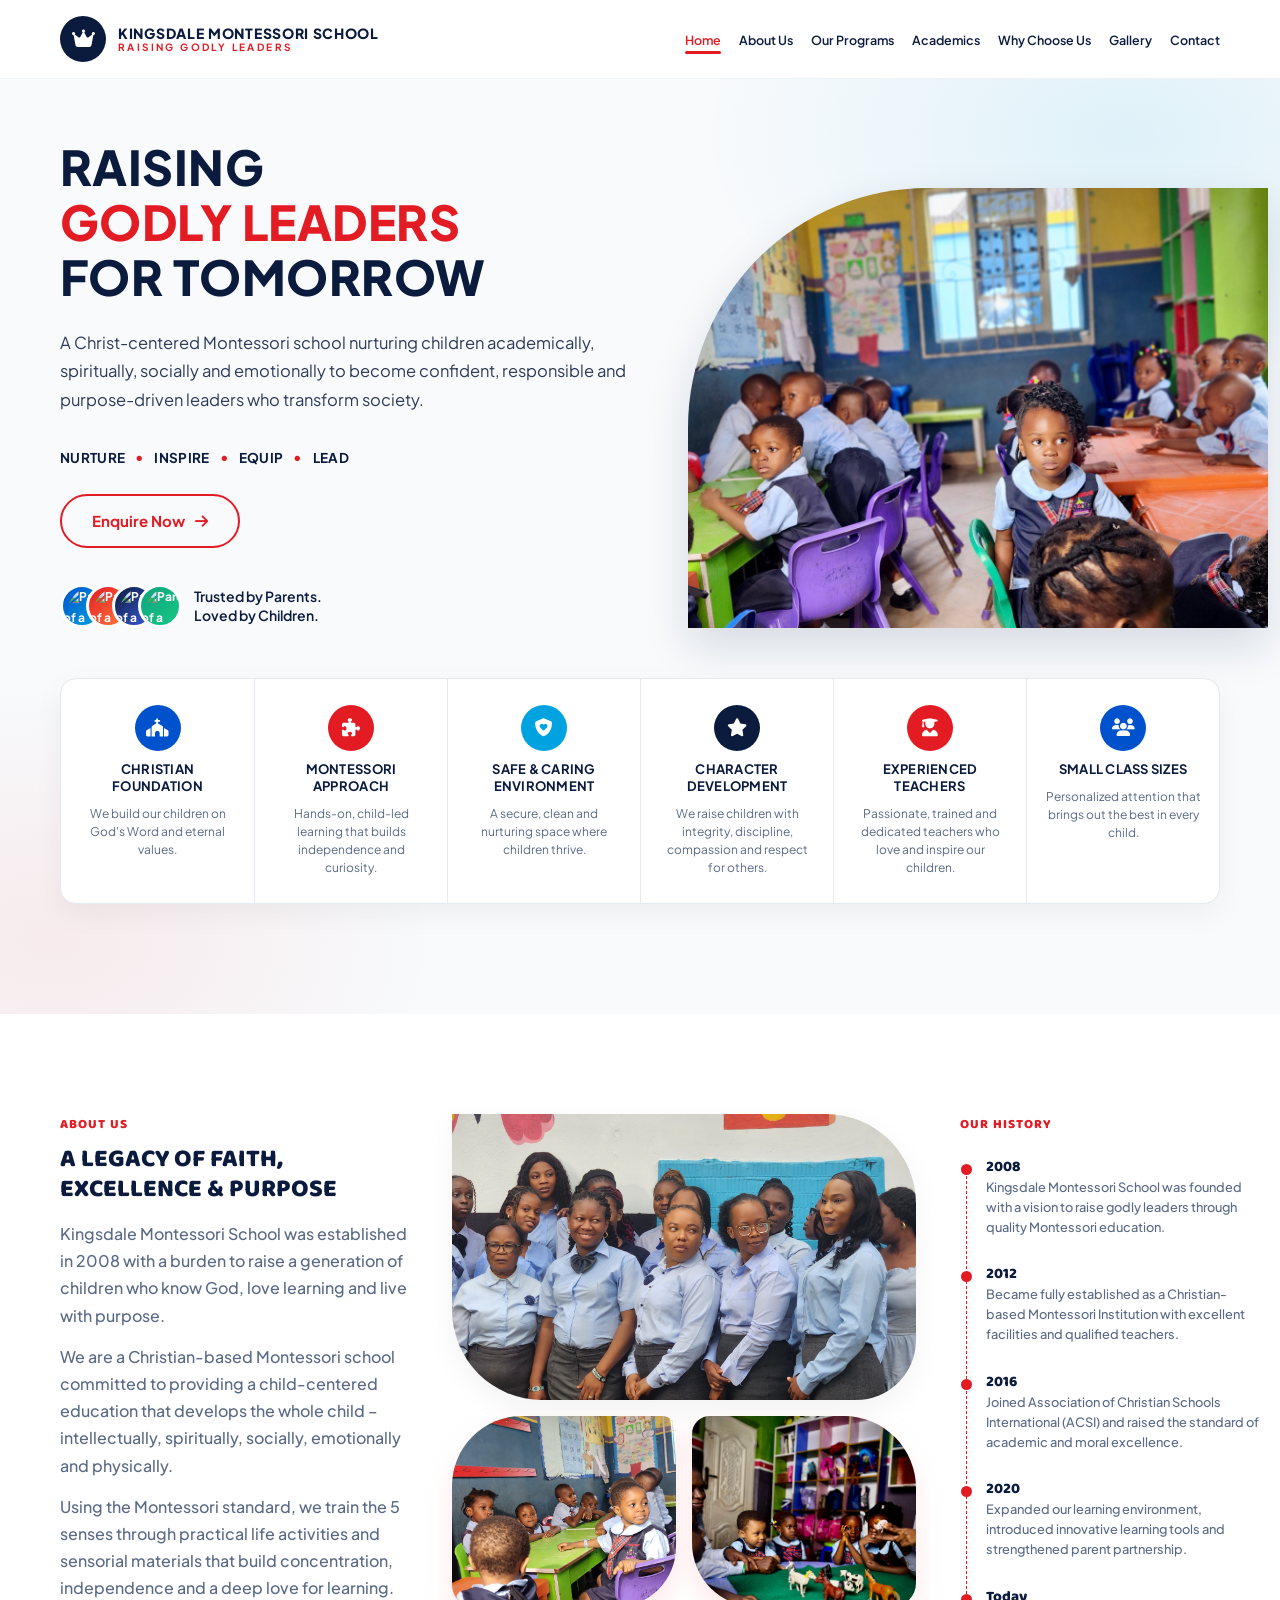
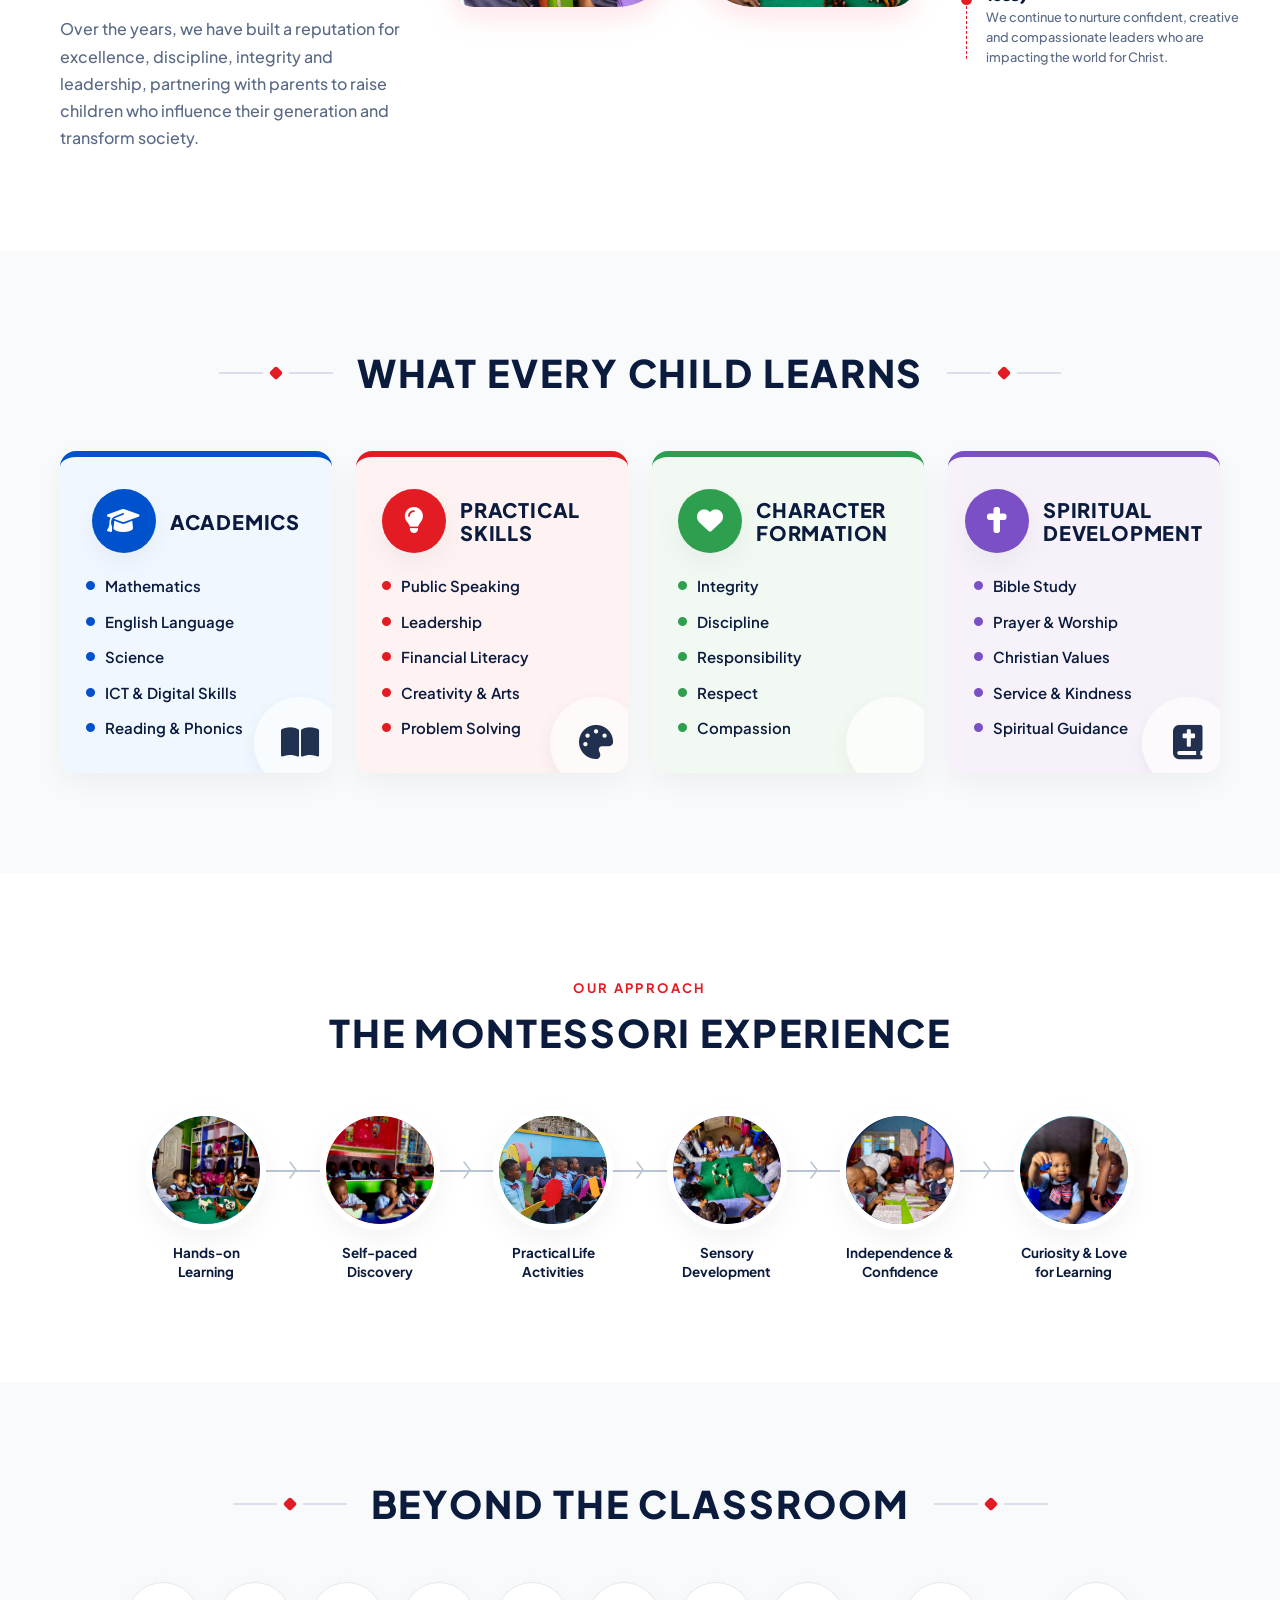
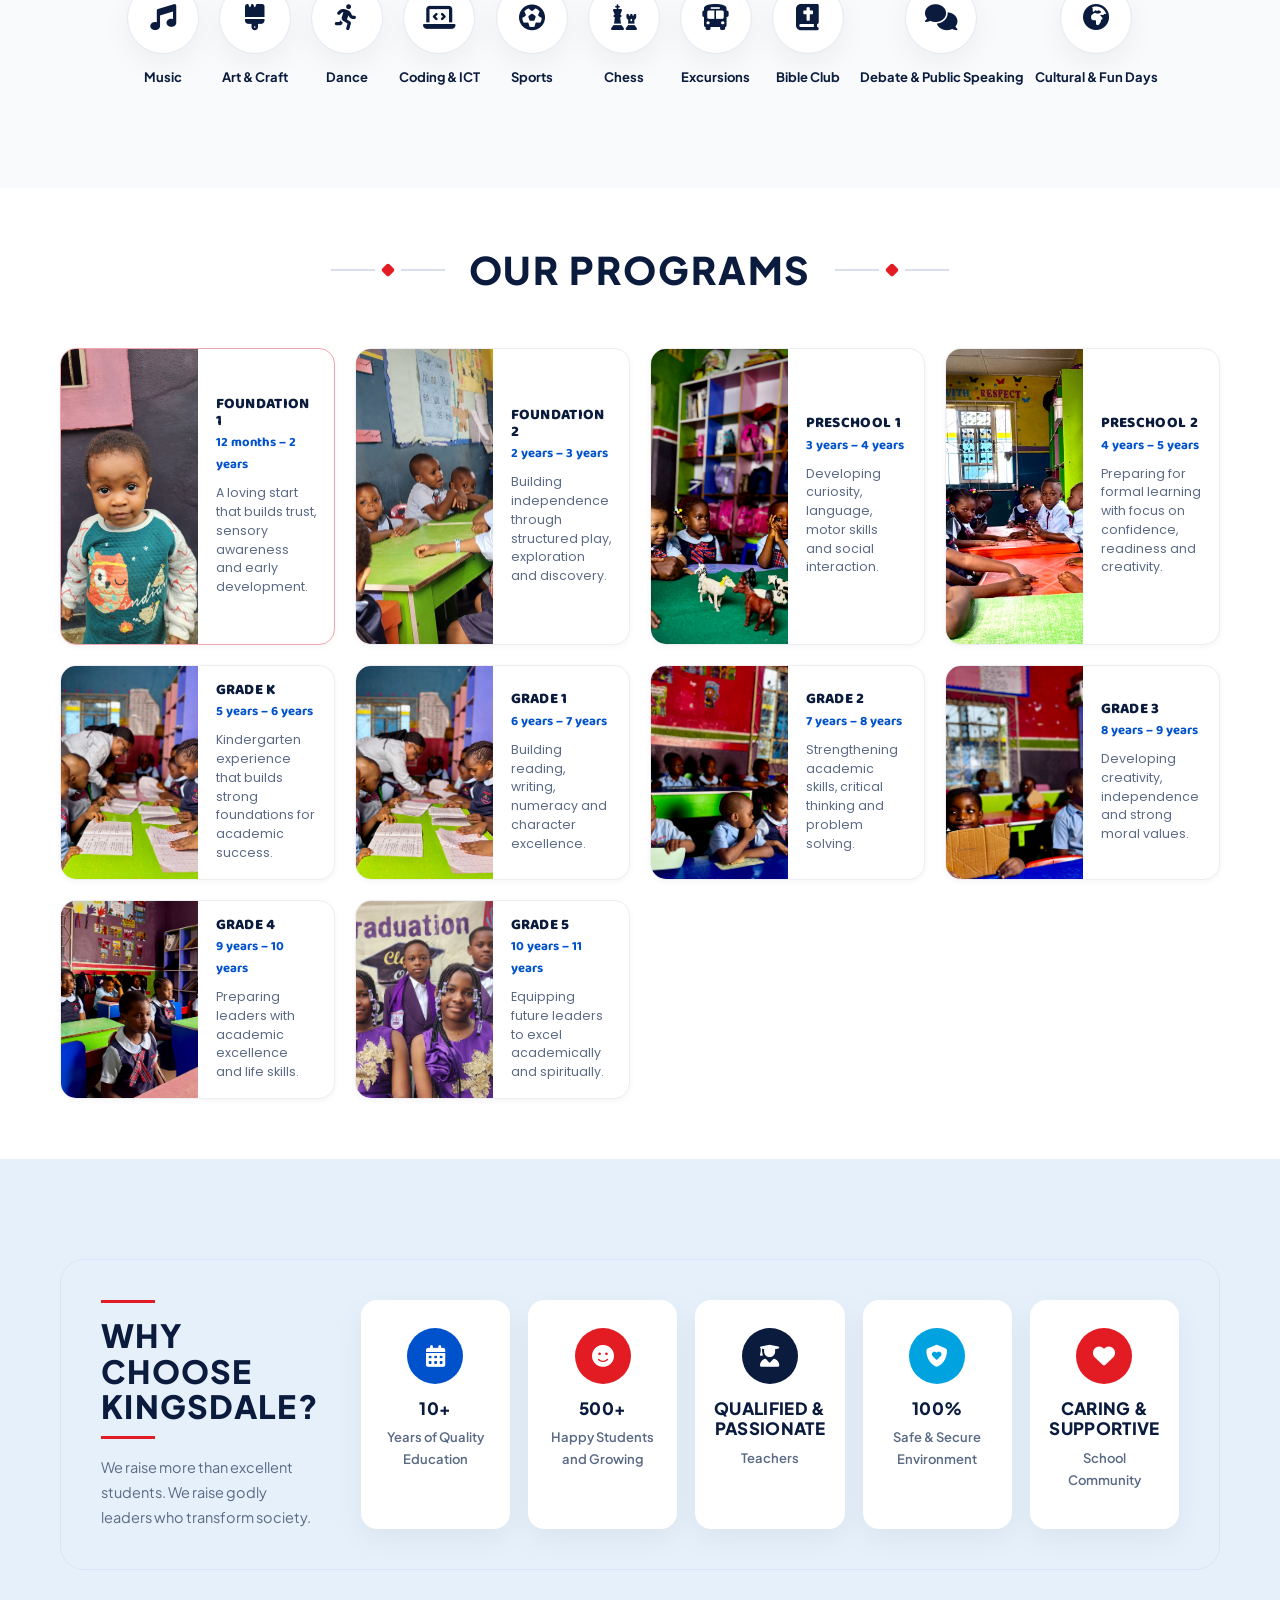
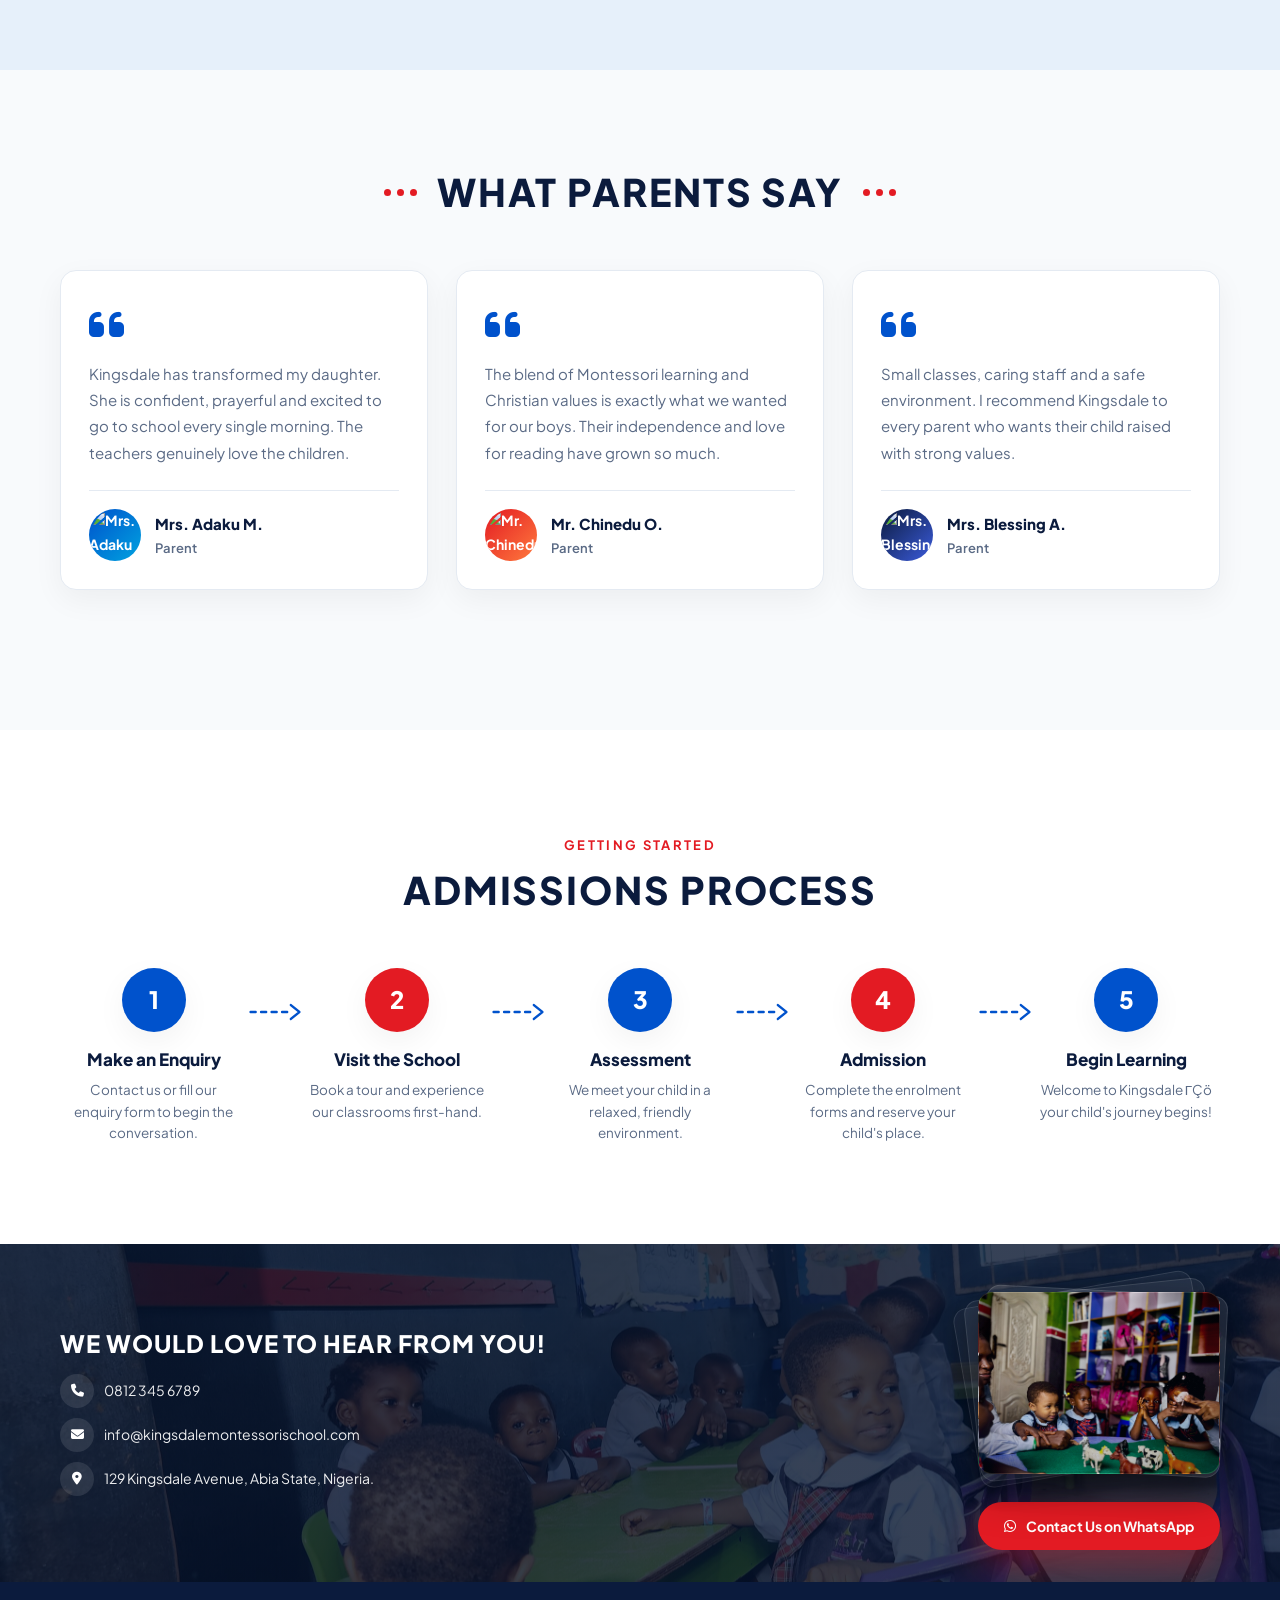
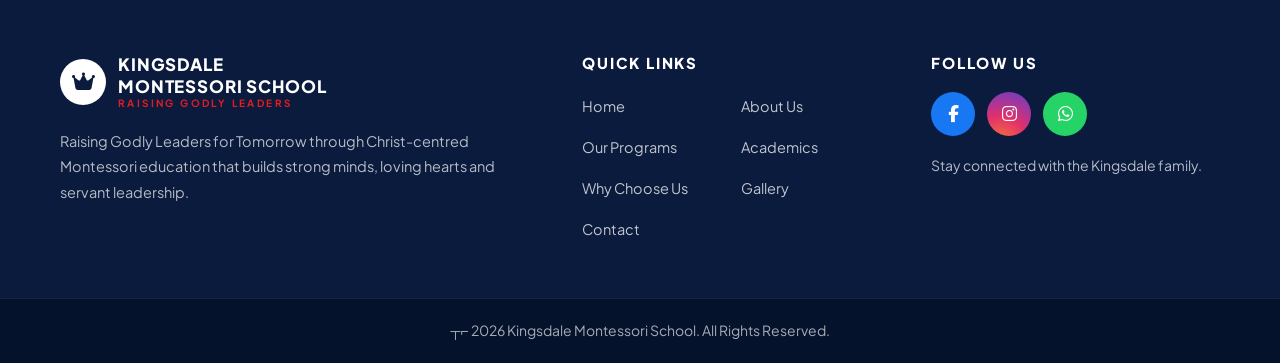
==== commit 5d25cc82: "Update hero and social links" ====
--- a/index.html
+++ b/index.html
@@ -1,24 +1,29 @@
-<!DOCTYPE html>
+﻿<!DOCTYPE html>
 <html lang="en">
+
 <head>
     <meta charset="UTF-8">
     <meta name="viewport" content="width=device-width, initial-scale=1.0">
-    <meta name="description" content="Kingsdale Montessori School — Raising Godly Leaders for Tomorrow. Christ-centered Montessori education for children.">
+    <meta name="description"
+        content="Kingsdale Montessori School ΓÇö Raising Godly Leaders for Tomorrow. Christ-centered Montessori education for children.">
     <meta name="theme-color" content="#0B1B3D">
     <title>Kingsdale Montessori School | Raising Godly Leaders for Tomorrow</title>
 
     <link rel="preconnect" href="https://fonts.googleapis.com">
     <link rel="preconnect" href="https://fonts.gstatic.com" crossorigin>
-    <link href="https://fonts.googleapis.com/css2?family=Plus+Jakarta+Sans:wght@400;500;600;700;800&family=Baloo+2:wght@400;500;600;700;800&family=Poppins:wght@400;500;600&family=Dancing+Script:wght@600&display=swap" rel="stylesheet">
+    <link
+        href="https://fonts.googleapis.com/css2?family=Plus+Jakarta+Sans:wght@400;500;600;700;800&family=Baloo+2:wght@400;500;600;700;800&family=Poppins:wght@400;500;600&family=Dancing+Script:wght@600&display=swap"
+        rel="stylesheet">
     <link rel="stylesheet" href="https://cdnjs.cloudflare.com/ajax/libs/font-awesome/6.5.2/css/all.min.css">
-    <link rel="stylesheet" href="css/styles.css">
+    <link rel="stylesheet" href="/css/styles.css">
 </head>
+
 <body>
 
     <a class="skip-link" href="#main">Skip to content</a>
 
     <!-- ============================================================
-         A. NAVIGATION BAR
+         A. NAVIGATION BAR 
          ============================================================ -->
     <header class="site-header" id="site-header">
         <div class="container nav-bar">
@@ -40,10 +45,10 @@
                     <li><a href="#beyond" class="nav-link">Gallery</a></li>
                     <li><a href="#contact" class="nav-link">Contact</a></li>
                 </ul>
-                <a href="#admissions" class="btn btn-navy btn-sm btn-nav">Book a School Tour</a>
             </nav>
 
-            <button class="nav-toggle" id="nav-toggle" aria-expanded="false" aria-controls="main-nav" aria-label="Toggle menu">
+            <button class="nav-toggle" id="nav-toggle" aria-expanded="false" aria-controls="main-nav"
+                aria-label="Toggle menu">
                 <span class="bar"></span><span class="bar"></span><span class="bar"></span>
             </button>
         </div>
@@ -57,100 +62,50 @@
         <section class="hero" id="home">
             <div class="container hero-inner">
 
-                <div class="hero-card" role="img" aria-label="Kingsdale Montessori School welcome banner">
-
-                    <!-- Right photo panel -->
-                    <div class="kds-photo" aria-hidden="true">
-                        <img src="https://images.unsplash.com/photo-1577896851231-70ef18881754?auto=format&fit=crop&w=1400&q=80" alt="">
-                    </div>
-
-                    <!-- Top-left signboard photo inset -->
-                    <figure class="kds-sign">
-                        <img src="https://images.unsplash.com/photo-1497633762265-9d179a990aa6?auto=format&fit=crop&w=460&q=80" alt="Kingsdale Montessori School outdoor signboard">
-                    </figure>
-
-                    <!-- Flow content (re-composed on tablet/phone) -->
-                    <div class="hero-content">
-
-                        <!-- Logo lockup -->
-                        <div class="kds-brand">
-                            <svg class="kds-crest" viewBox="0 0 100 116" role="img" aria-label="Kingsdale crest">
-                                <path d="M22 32 L31 15 L43 25 L50 8 L57 25 L69 15 L78 32 L71 40 L29 40 Z" fill="#1F7A45" stroke="#0E2A6E" stroke-width="2.6" stroke-linejoin="round"/>
-                                <path d="M50 42 C63 42 71 49 71 60 C71 76 60 87 50 93 C40 87 29 76 29 60 C29 49 37 42 50 42 Z" fill="#FFFFFF" stroke="#0E2A6E" stroke-width="4.2"/>
-                                <circle cx="50" cy="59" r="17" fill="#D62828"/>
-                                <text x="41" y="65" font-family="Plus Jakarta Sans, sans-serif" font-size="16" font-weight="800" fill="#fff" text-anchor="middle">K</text>
-                                <rect x="47.5" y="58" width="5" height="4" fill="#fff"/>
-                                <text x="59" y="65" font-family="Plus Jakarta Sans, sans-serif" font-size="16" font-weight="800" fill="#fff" text-anchor="middle">B</text>
-                                <path d="M10 100 C 27 88 73 88 90 100 L 84 110 C 70 103 30 103 16 110 Z" fill="#E6B33E" stroke="#B8860B" stroke-width="1.6" stroke-linejoin="round"/>
-                                <path d="M10 100 L15 106 L18 98 Z" fill="#E6B33E"/>
-                                <path d="M90 100 L85 106 L82 98 Z" fill="#E6B33E"/>
-                            </svg>
-                            <div class="kds-wordmark">
-                                <span class="wm-name">Kingsdale</span>
-                                <span class="wm-sub">Montessori School</span>
-                                <span class="wm-tag">Raising Godly Leaders</span>
-                            </div>
-                        </div>
-
-                        <!-- Headline -->
-                        <h1 class="kds-h1">
-                            <span class="ln ln--navy">Raising</span>
-                            <span class="ln ln--red">Godly Leaders</span>
-                            <span class="ln ln--navy">For Tomorrow</span>
-                        </h1>
-
-                        <!-- Body copy -->
-                        <p class="kds-para">
-                            At Kingsdale Montessori School, we nurture every child academically, spiritually, socially
-                            and emotionally in a loving, safe and inspiring environment based on Christian values and
-                            the Montessori standard of education.
-                        </p>
-
-                        <!-- Tagline -->
-                        <p class="kds-tagline">
-                            <span>Nurture</span><i>&#9679;</i><span>Inspire</span><i>&#9679;</i><span>Equip</span><i>&#9679;</i><span>Lead</span>
-                        </p>
-
-                        <!-- CTA buttons -->
-                        <div class="kds-cta">
-                            <a class="btn btn--navy" href="#admissions">
-                                <svg class="ico" viewBox="0 0 24 24" fill="none" stroke="currentColor" stroke-width="2.1" stroke-linecap="round" stroke-linejoin="round">
-                                    <rect x="3" y="4" width="18" height="18" rx="2"/>
-                                    <line x1="16" y1="2" x2="16" y2="6"/>
-                                    <line x1="8" y1="2" x2="8" y2="6"/>
-                                    <line x1="3" y1="10" x2="21" y2="10"/>
-                                </svg>
-                                Book a School Tour
-                            </a>
-                            <a class="btn btn--red" href="#contact">
-                                Enquire Now
-                                <svg class="ico" viewBox="0 0 24 24" fill="none" stroke="currentColor" stroke-width="2.1" stroke-linecap="round" stroke-linejoin="round">
-                                    <path d="M12 20h9"/>
-                                    <path d="M16.5 3.5a2.12 2.12 0 0 1 3 3L7 19l-4 1 1-4L16.5 3.5z"/>
-                                </svg>
-                            </a>
-                        </div>
-
-                    </div>
-
-                    <!-- Top-right accreditation badge -->
-                    <div class="kds-badges">
-                        <div class="badge-row">
-                            <svg class="badge-ico" viewBox="0 0 24 24" fill="#E6B33E">
-                                <path d="M4 16l-1.5-7L8 11 12 4l4 7 5.5-2L20 16H4z"/>
-                                <path d="M4 18h16v2H4z"/>
-                            </svg>
-                            <span>Government Approved</span>
-                        </div>
-                        <div class="badge-sep"></div>
-                        <div class="badge-row">
-                            <svg class="badge-ico" viewBox="0 0 24 24" fill="none" stroke="#E6B33E" stroke-width="1.7" stroke-linecap="round" stroke-linejoin="round">
-                                <path d="M12 2l8 3v6c0 5-3.5 9-8 11-4.5-2-8-6-8-11V5z"/>
-                                <path d="M9 12l2 2 4-4"/>
-                            </svg>
-                            <span>Association of Christian Schools International (ACSI)</span>
-                        </div>
-                    </div>
+                <div class="hero-content">
+                    <h1 class="hero-title">
+                        <span class="line-navy">Raising</span>
+                        <span class="line-red">Godly Leaders</span>
+                        <span class="line-navy">For Tomorrow</span>
+                    </h1>
+
+                    <p class="hero-text">
+                        A Christ-centered Montessori school nurturing children academically, spiritually, socially
+                        and emotionally to become confident, responsible and purpose-driven leaders who transform
+                        society.
+                    </p>
+
+                    <p class="kds-tagline">
+                        <span>Nurture</span><i>&#9679;</i><span>Inspire</span><i>&#9679;</i><span>Equip</span><i>&#9679;</i><span>Lead</span>
+                    </p>
+
+                    <div class="hero-actions">
+                        <a href="#contact" class="btn btn-outline-red">Enquire Now <i class="fa-solid fa-arrow-right"
+                                aria-hidden="true"></i></a>
+                    </div>
+
+                    <div class="social-proof">
+                        <div class="avatars">
+                            <span class="avatar av-1"><img
+                                    src="https://images.unsplash.com/photo-1531746020798-e6953c6e8e04?auto=format&fit=crop&w=150&q=80"
+                                    alt="Parent of a Kingsdale student" loading="lazy"></span>
+                            <span class="avatar av-2"><img
+                                    src="https://images.unsplash.com/photo-1507003211169-0a1dd7228f2d?auto=format&fit=crop&w=150&q=80"
+                                    alt="Parent of a Kingsdale student" loading="lazy"></span>
+                            <span class="avatar av-3"><img
+                                    src="https://images.unsplash.com/photo-1573496359142-b8d87734a5a2?auto=format&fit=crop&w=150&q=80"
+                                    alt="Parent of a Kingsdale student" loading="lazy"></span>
+                            <span class="avatar av-4"><img
+                                    src="https://images.unsplash.com/photo-1494790108377-be9c29b29330?auto=format&fit=crop&w=150&q=80"
+                                    alt="Parent of a Kingsdale student" loading="lazy"></span>
+                        </div>
+                        <p>Trusted by Parents. Loved by Children.</p>
+                    </div>
+                </div>
+
+                <div class="hero-visual">
+                    <div class="hero-photo" role="img"
+                        aria-label="A child sitting at a table with Montessori learning materials"></div>
 
                 </div>
 
@@ -162,46 +117,40 @@
             <div class="container">
                 <div class="highlights" id="highlights">
                     <div class="highlight-item">
-                        <span class="highlight-icon icon-blue"><i class="fa-solid fa-church" aria-hidden="true"></i></span>
-                        <div>
-                            <h3>Christian Foundation</h3>
-                            <p>We build our children on God's Word and eternal values.</p>
-                        </div>
+                        <span class="highlight-icon icon-blue"><i class="fa-solid fa-church"
+                                aria-hidden="true"></i></span>
+                        <h3>Christian Foundation</h3>
+                        <p>We build our children on God's Word and eternal values.</p>
                     </div>
                     <div class="highlight-item">
-                        <span class="highlight-icon icon-red"><i class="fa-solid fa-puzzle-piece" aria-hidden="true"></i></span>
-                        <div>
-                            <h3>Montessori Approach</h3>
-                            <p>Hands-on, child-led learning that builds independence and curiosity.</p>
-                        </div>
+                        <span class="highlight-icon icon-red"><i class="fa-solid fa-puzzle-piece"
+                                aria-hidden="true"></i></span>
+                        <h3>Montessori Approach</h3>
+                        <p>Hands-on, child-led learning that builds independence and curiosity.</p>
                     </div>
                     <div class="highlight-item">
-                        <span class="highlight-icon icon-cyan"><i class="fa-solid fa-shield-heart" aria-hidden="true"></i></span>
-                        <div>
-                            <h3>Safe &amp; Caring Environment</h3>
-                            <p>A secure, clean and nurturing space where children thrive.</p>
-                        </div>
+                        <span class="highlight-icon icon-cyan"><i class="fa-solid fa-shield-heart"
+                                aria-hidden="true"></i></span>
+                        <h3>Safe &amp; Caring Environment</h3>
+                        <p>A secure, clean and nurturing space where children thrive.</p>
                     </div>
                     <div class="highlight-item">
-                        <span class="highlight-icon icon-navy"><i class="fa-solid fa-star" aria-hidden="true"></i></span>
-                        <div>
-                            <h3>Character Development</h3>
-                            <p>We raise children with integrity, discipline, compassion and respect for others.</p>
-                        </div>
+                        <span class="highlight-icon icon-navy"><i class="fa-solid fa-star"
+                                aria-hidden="true"></i></span>
+                        <h3>Character Development</h3>
+                        <p>We raise children with integrity, discipline, compassion and respect for others.</p>
                     </div>
                     <div class="highlight-item">
-                        <span class="highlight-icon icon-red"><i class="fa-solid fa-user-graduate" aria-hidden="true"></i></span>
-                        <div>
-                            <h3>Experienced Teachers</h3>
-                            <p>Passionate, trained and dedicated teachers who love and inspire our children.</p>
-                        </div>
+                        <span class="highlight-icon icon-red"><i class="fa-solid fa-user-graduate"
+                                aria-hidden="true"></i></span>
+                        <h3>Experienced Teachers</h3>
+                        <p>Passionate, trained and dedicated teachers who love and inspire our children.</p>
                     </div>
                     <div class="highlight-item">
-                        <span class="highlight-icon icon-blue"><i class="fa-solid fa-users" aria-hidden="true"></i></span>
-                        <div>
-                            <h3>Small Class Sizes</h3>
-                            <p>Personalized attention that brings out the best in every child.</p>
-                        </div>
+                        <span class="highlight-icon icon-blue"><i class="fa-solid fa-users"
+                                aria-hidden="true"></i></span>
+                        <h3>Small Class Sizes</h3>
+                        <p>Personalized attention that brings out the best in every child.</p>
                     </div>
                 </div>
             </div>
@@ -232,17 +181,15 @@
 
                 <div class="abt-col abt-col--center">
                     <figure class="abt-photo abt-photo--top">
-                        <img src="https://images.unsplash.com/photo-1580582932707-520aed937b7b?auto=format&fit=crop&w=900&q=80"
-                            alt="A teacher working with young students at a low table">
+                        <img src="/assets/images/AboutMain.jpg"
+                            alt=" A teacher working with young students at a low table">
                     </figure>
                     <div class="abt-photo-row">
                         <figure class="abt-photo abt-photo--small abt-photo--small-a">
-                            <img src="https://images.unsplash.com/photo-1522202176988-66273c2fd55f?auto=format&fit=crop&w=520&q=80"
-                                alt="Three girls reading a picture book together">
+                            <img src="/assets/images/AboutSecond.jpg" alt="Three girls reading a picture book together">
                         </figure>
                         <figure class="abt-photo abt-photo--small abt-photo--small-b">
-                            <img src="https://images.unsplash.com/photo-1544717305-2782549b5136?auto=format&fit=crop&w=520&q=80"
-                                alt="A boy playing with a stacking pyramid toy">
+                            <img src="/assets/images/AboutFirst.jpg" alt="A boy playing with a stacking pyramid toy">
                         </figure>
                     </div>
                 </div>
@@ -302,15 +249,18 @@
         <section class="section learn" id="academics">
             <div class="container">
                 <div class="section-heading heading-flourish">
-                    <span class="flourish" aria-hidden="true"><i class="line"></i><i class="diamond"></i><i class="line"></i></span>
+                    <span class="flourish" aria-hidden="true"><i class="line"></i><i class="diamond"></i><i
+                            class="line"></i></span>
                     <h2 class="section-title">What Every Child Learns</h2>
-                    <span class="flourish" aria-hidden="true"><i class="line"></i><i class="diamond"></i><i class="line"></i></span>
+                    <span class="flourish" aria-hidden="true"><i class="line"></i><i class="diamond"></i><i
+                            class="line"></i></span>
                 </div>
 
                 <div class="learn-grid">
                     <article class="learn-card learn-card--blue">
                         <div class="learn-head">
-                            <span class="learn-icon" aria-hidden="true"><i class="fa-solid fa-graduation-cap"></i></span>
+                            <span class="learn-icon" aria-hidden="true"><i
+                                    class="fa-solid fa-graduation-cap"></i></span>
                             <h3 class="learn-title">Academics</h3>
                         </div>
                         <ul class="learn-list">
@@ -350,7 +300,8 @@
                             <li><i class="fa-solid fa-circle" aria-hidden="true"></i> Respect</li>
                             <li><i class="fa-solid fa-circle" aria-hidden="true"></i> Compassion</li>
                         </ul>
-                        <span class="learn-art" aria-hidden="true"><i class="fa-solid fa-hands-holding-heart"></i></span>
+                        <span class="learn-art" aria-hidden="true"><i
+                                class="fa-solid fa-hands-holding-heart"></i></span>
                     </article>
 
                     <article class="learn-card learn-card--purple">
@@ -372,260 +323,205 @@
         </section>
 
         <!-- ============================================================
-             F+G+H. MONTESSORI EXPERIENCE / BEYOND THE CLASSROOM / OUR PROGRAMS
+             F. THE MONTESSORI EXPERIENCE
+             ============================================================ -->
+        <section class="section montessori">
+            <div class="container">
+                <div class="section-heading">
+                    <p class="eyebrow">Our Approach</p>
+                    <h2 class="section-title">The Montessori Experience</h2>
+                </div>
+
+                <div class="montessori-flow">
+                    <div class="flow-item">
+                        <div class="flow-photo fp-1"><img src="/assets/images/AboutFirst.jpg" alt="Hands-on learning"
+                                loading="lazy"></div>
+                        <p>Hands-on Learning</p>
+                    </div>
+                    <span class="flow-arrow" aria-hidden="true"><svg viewBox="0 0 8 18" width="8" height="18"
+                            focusable="false">
+                            <path d="M1 1 L7 9 L1 17" fill="none" stroke="#B9C4D4" stroke-width="1.5"
+                                stroke-linecap="round" stroke-linejoin="round" />
+                        </svg></span>
+                    <div class="flow-item">
+                        <div class="flow-photo fp-2"><img src="/assets/images/SelfPaced.jpg" alt="Self-paced discovery"
+                                loading="lazy"></div>
+                        <p>Self-paced Discovery</p>
+                    </div>
+                    <span class="flow-arrow" aria-hidden="true"><svg viewBox="0 0 8 18" width="8" height="18"
+                            focusable="false">
+                            <path d="M1 1 L7 9 L1 17" fill="none" stroke="#B9C4D4" stroke-width="1.5"
+                                stroke-linecap="round" stroke-linejoin="round" />
+                        </svg></span>
+                    <div class="flow-item">
+                        <div class="flow-photo fp-3"><img src="/assets/images/PracticalLife.jpg"
+                                alt="Practical life activities" loading="lazy"></div>
+                        <p>Practical Life Activities</p>
+                    </div>
+                    <span class="flow-arrow" aria-hidden="true"><svg viewBox="0 0 8 18" width="8" height="18"
+                            focusable="false">
+                            <path d="M1 1 L7 9 L1 17" fill="none" stroke="#B9C4D4" stroke-width="1.5"
+                                stroke-linecap="round" stroke-linejoin="round" />
+                        </svg></span>
+                    <div class="flow-item">
+                        <div class="flow-photo fp-4"><img src="/assets/images/SensoryDevelopment.jpg"
+                                alt="Sensory development" loading="lazy"></div>
+                        <p>Sensory Development</p>
+                    </div>
+                    <span class="flow-arrow" aria-hidden="true"><svg viewBox="0 0 8 18" width="8" height="18"
+                            focusable="false">
+                            <path d="M1 1 L7 9 L1 17" fill="none" stroke="#B9C4D4" stroke-width="1.5"
+                                stroke-linecap="round" stroke-linejoin="round" />
+                        </svg></span>
+                    <div class="flow-item">
+                        <div class="flow-photo fp-5"><img src="/assets/images/Independence&Confidence.jpg"
+                                alt="Independence and confidence" loading="lazy"></div>
+                        <p>Independence &amp; Confidence</p>
+                    </div>
+                    <span class="flow-arrow" aria-hidden="true"><svg viewBox="0 0 8 18" width="8" height="18"
+                            focusable="false">
+                            <path d="M1 1 L7 9 L1 17" fill="none" stroke="#B9C4D4" stroke-width="1.5"
+                                stroke-linecap="round" stroke-linejoin="round" />
+                        </svg></span>
+                    <div class="flow-item">
+                        <div class="flow-photo fp-6"><img src="/assets/images/Curiosity&Love.jpg"
+                                alt="Curiosity and love for learning" loading="lazy"></div>
+                        <p>Curiosity &amp; Love for Learning</p>
+                    </div>
+                </div>
+            </div>
+        </section>
+
+        <!-- ============================================================
+             G. BEYOND THE CLASSROOM
+             ============================================================ -->
+        <section class="section beyond" id="beyond">
+            <div class="container">
+                <div class="section-heading heading-flourish">
+                    <span class="flourish" aria-hidden="true"><i class="line"></i><i class="diamond"></i><i
+                            class="line"></i></span>
+                    <h2 class="section-title">Beyond The Classroom</h2>
+                    <span class="flourish" aria-hidden="true"><i class="line"></i><i class="diamond"></i><i
+                            class="line"></i></span>
+                </div>
+
+                <ul class="beyond-grid">
+                    <li><span class="beyond-icon"><i class="fa-solid fa-music" aria-hidden="true"></i></span>
+                        <p>Music</p>
+                    </li>
+                    <li><span class="beyond-icon"><i class="fa-solid fa-brush" aria-hidden="true"></i></span>
+                        <p>Art &amp; Craft</p>
+                    </li>
+                    <li><span class="beyond-icon"><i class="fa-solid fa-person-running" aria-hidden="true"></i></span>
+                        <p>Dance</p>
+                    </li>
+                    <li><span class="beyond-icon"><i class="fa-solid fa-laptop-code" aria-hidden="true"></i></span>
+                        <p>Coding &amp; ICT</p>
+                    </li>
+                    <li><span class="beyond-icon"><i class="fa-solid fa-futbol" aria-hidden="true"></i></span>
+                        <p>Sports</p>
+                    </li>
+                    <li><span class="beyond-icon"><i class="fa-solid fa-chess" aria-hidden="true"></i></span>
+                        <p>Chess</p>
+                    </li>
+                    <li><span class="beyond-icon"><i class="fa-solid fa-bus" aria-hidden="true"></i></span>
+                        <p>Excursions</p>
+                    </li>
+                    <li><span class="beyond-icon"><i class="fa-solid fa-book-bible" aria-hidden="true"></i></span>
+                        <p>Bible Club</p>
+                    </li>
+                    <li><span class="beyond-icon"><i class="fa-solid fa-comments" aria-hidden="true"></i></span>
+                        <p>Debate &amp; Public Speaking</p>
+                    </li>
+                    <li><span class="beyond-icon"><i class="fa-solid fa-earth-africa" aria-hidden="true"></i></span>
+                        <p>Cultural &amp; Fun Days</p>
+                    </li>
+                </ul>
+            </div>
+        </section>
+
+        <!-- ============================================================
+             H. OUR PROGRAMS
              ============================================================ -->
         <section class="section kds-programs" id="programs">
             <div class="container">
-
-                <!-- ROW 1 — MONTESSORI EXPERIENCE | BEYOND THE CLASSROOM -->
-                <div class="row1">
-
-                    <!-- LEFT: THE MONTESSORI EXPERIENCE -->
-                    <div class="col col--montessori">
-                        <div class="rule-head">
-                            <span class="rule rule--left" aria-hidden="true">
-                                <span class="rule-dot"></span>
-                                <span class="rule-line"></span>
-                            </span>
-                            <h2>The Montessori Experience</h2>
-                            <span class="rule" aria-hidden="true">
-                                <span class="rule-line"></span>
-                                <span class="rule-dot"></span>
-                            </span>
-                        </div>
-
-                        <div class="circle-row">
-                            <div class="circle-item">
-                                <div class="circle">
-                                    <img src="https://images.unsplash.com/photo-1503454537195-1dcabb73ffb9?auto=format&fit=crop&w=300&h=300&q=80"
-                                        alt="Child engaged in hands-on learning">
-                                </div>
-                                <p class="circle-label">Hands-on Learning</p>
-                            </div>
-                            <div class="circle-item">
-                                <div class="circle">
-                                    <img src="https://images.unsplash.com/photo-1544717305-2782549b5136?auto=format&fit=crop&w=300&h=300&q=80"
-                                        alt="Child discovering at own pace">
-                                </div>
-                                <p class="circle-label">Self-paced Discovery</p>
-                            </div>
-                            <div class="circle-item">
-                                <div class="circle">
-                                    <img src="https://images.unsplash.com/photo-1580582932707-520aed937b7b?auto=format&fit=crop&w=300&h=300&q=80"
-                                        alt="Child doing practical life activities">
-                                </div>
-                                <p class="circle-label">Practical Life Activities</p>
-                            </div>
-                            <div class="circle-item">
-                                <div class="circle">
-                                    <img src="https://images.unsplash.com/photo-1472162072942-cd5147eb3902?auto=format&fit=crop&w=300&h=300&q=80"
-                                        alt="Child exploring sensorial materials">
-                                </div>
-                                <p class="circle-label">Sensorial Development</p>
-                            </div>
-                            <div class="circle-item">
-                                <div class="circle">
-                                    <img src="https://images.unsplash.com/photo-1503676260728-1c00da094a0b?auto=format&fit=crop&w=300&h=300&q=80"
-                                        alt="Child building independence">
-                                </div>
-                                <p class="circle-label">Independence &amp; Confidence</p>
-                            </div>
-                            <div class="circle-item">
-                                <div class="circle">
-                                    <img src="https://images.unsplash.com/photo-1522202176988-66273c2fd55f?auto=format&fit=crop&w=300&h=300&q=80"
-                                        alt="Child curious about learning">
-                                </div>
-                                <p class="circle-label">Curiosity &amp; Love for Learning</p>
-                            </div>
-                        </div>
-                    </div>
-
-                    <!-- RIGHT: BEYOND THE CLASSROOM -->
-                    <div class="col col--beyond" id="beyond">
-                        <div class="rule-head">
-                            <span class="rule rule--left" aria-hidden="true">
-                                <span class="rule-dot"></span>
-                                <span class="rule-line"></span>
-                            </span>
-                            <h2>Beyond the Classroom</h2>
-                            <span class="rule" aria-hidden="true">
-                                <span class="rule-line"></span>
-                                <span class="rule-dot"></span>
-                            </span>
-                        </div>
-
-                        <div class="icon-row">
-                            <div class="icon-item">
-                                <svg viewBox="0 0 24 24" fill="none" stroke="currentColor" stroke-width="1.8"
-                                    stroke-linecap="round" stroke-linejoin="round" aria-hidden="true">
-                                    <path d="M9 18V5l12-2v13" />
-                                    <circle cx="6" cy="18" r="3" />
-                                    <circle cx="18" cy="16" r="3" />
-                                </svg>
-                                <p class="icon-label">Music</p>
-                            </div>
-                            <div class="icon-item">
-                                <svg viewBox="0 0 24 24" fill="none" stroke="currentColor" stroke-width="1.8"
-                                    stroke-linecap="round" stroke-linejoin="round" aria-hidden="true">
-                                    <path
-                                        d="M12 3a9 9 0 1 0 0 18c1.6 0 2.1-1 1.6-1.9-.4-.7-.2-1.3.5-1.3 1.4 0 2.4-.9 2.4-2.4 0-1.5-1-1.9-1-3.2 0-2.3 1.6-2.8 1.3-5-.4-2.4-2.4-4.2-4.8-4.2z" />
-                                    <circle cx="7.8" cy="9.5" r=".7" />
-                                    <circle cx="10.5" cy="7.2" r=".7" />
-                                    <circle cx="14.5" cy="8.2" r=".7" />
-                                </svg>
-                                <p class="icon-label">Art &amp; Craft</p>
-                            </div>
-                            <div class="icon-item">
-                                <svg viewBox="0 0 24 24" fill="none" stroke="currentColor" stroke-width="1.8"
-                                    stroke-linecap="round" stroke-linejoin="round" aria-hidden="true">
-                                    <circle cx="12" cy="4.2" r="2" />
-                                    <path d="M12 6.2v5" />
-                                    <path d="M9 8l-4 1.5 1.5 1.6L9.6 9.6" />
-                                    <path d="M15 8l4 1.5-1.5 1.6L14.4 9.6" />
-                                    <path d="M12 11.2l-2.6 7h5.2z" />
-                                    <path d="M9.4 18.2h5.2" />
-                                </svg>
-                                <p class="icon-label">Dance</p>
-                            </div>
-                            <div class="icon-item">
-                                <svg viewBox="0 0 24 24" fill="none" stroke="currentColor" stroke-width="1.8"
-                                    stroke-linecap="round" stroke-linejoin="round" aria-hidden="true">
-                                    <circle cx="12" cy="12" r="9" />
-                                    <path d="M12 7.2l2.7 2-1 3.3h-3.4l-1-3.3z" />
-                                    <path d="M12 12.5l-2.4 1.8" />
-                                    <path d="M12 12.5l2.4 1.8" />
-                                    <path d="M5.5 9.5L8 9.8" />
-                                    <path d="M16 9.8l2.5-.3" />
-                                </svg>
-                                <p class="icon-label">Sports</p>
-                            </div>
-                            <div class="icon-item">
-                                <svg viewBox="0 0 24 24" fill="none" stroke="currentColor" stroke-width="1.8"
-                                    stroke-linecap="round" stroke-linejoin="round" aria-hidden="true">
-                                    <path d="M4 12v5a2 2 0 0 0 2 2h12a2 2 0 0 0 2-2v-5" />
-                                    <path d="M3 12l1.5-5h15l1.5 5z" />
-                                    <path d="M7 17v2" />
-                                    <path d="M17 17v2" />
-                                    <path d="M5 12v3" />
-                                    <path d="M19 12v3" />
-                                </svg>
-                                <p class="icon-label">Excursions</p>
-                            </div>
-                            <div class="icon-item">
-                                <svg viewBox="0 0 24 24" fill="none" stroke="currentColor" stroke-width="1.8"
-                                    stroke-linecap="round" stroke-linejoin="round" aria-hidden="true">
-                                    <path d="M12 6.5l2.4 1.2-.5 2.6H10.1l-.5-2.6z" />
-                                    <path d="M4 12.5v5.5h4V11.7z" />
-                                    <path d="M20 12.5v5.5h-4V11.7z" />
-                                    <path d="M4 12.5c1.2-1.8 2.2-2.6 4-3.4" />
-                                    <path d="M20 12.5c-1.2-1.8-2.2-2.6-4-3.4" />
-                                    <path d="M8 12.5V9.1" />
-                                    <path d="M16 12.5V9.1" />
-                                    <path d="M8 9.1h8" />
-                                </svg>
-                                <p class="icon-label">Bible Club</p>
-                            </div>
-                            <div class="icon-item">
-                                <svg viewBox="0 0 24 24" fill="none" stroke="currentColor" stroke-width="1.8"
-                                    stroke-linecap="round" stroke-linejoin="round" aria-hidden="true">
-                                    <polyline points="16 18 22 12 16 6" />
-                                    <polyline points="8 6 2 12 8 18" />
-                                </svg>
-                                <p class="icon-label">Coding Club</p>
-                            </div>
-                            <div class="icon-item">
-                                <svg viewBox="0 0 24 24" fill="none" stroke="currentColor" stroke-width="1.8"
-                                    stroke-linecap="round" stroke-linejoin="round" aria-hidden="true">
-                                    <path d="M12 3l2.5 2.2h2.3l.5 2.6 2.2 1.6-1 2.6 1 2.6-2.2 1.6-.5 2.6h-2.3L12 21l-2.5-2.2H7.2l-.5-2.6-2.2-1.6 1-2.6-1-2.6 2.2-1.6.5-2.6h2.3z" />
-                                    <path d="M10 9.5l3 2.5-3 2.5" />
-                                    <path d="M14 8l-2.5 8" />
-                                </svg>
-                                <p class="icon-label">Cultural Days</p>
-                            </div>
-                        </div>
-                    </div>
-
-                </div>
-
-                <!-- DIVIDER — OUR PROGRAMS -->
-                <div class="divider" role="presentation">
-                    <span class="rule rule--left" aria-hidden="true">
-                        <span class="rule-dot"></span>
-                        <span class="rule-line"></span>
-                    </span>
-                    <h2>Our Programs</h2>
-                    <span class="rule" aria-hidden="true">
-                        <span class="rule-line"></span>
-                        <span class="rule-dot"></span>
-                    </span>
-                </div>
-
-                <!-- PROGRAM CARDS GRID -->
+                <div class="section-heading heading-flourish">
+                    <span class="flourish" aria-hidden="true"><i class="line"></i><i class="diamond"></i><i
+                            class="line"></i></span>
+                    <h2 class="section-title">Our Programs</h2>
+                    <span class="flourish" aria-hidden="true"><i class="line"></i><i class="diamond"></i><i
+                            class="line"></i></span>
+                </div>
+
                 <div class="programs-grid">
 
                     <article class="card card--accent">
                         <div class="card-media">
-                            <img src="https://images.unsplash.com/photo-1516627145497-ae6968895b74?auto=format&fit=crop&w=400&h=440&q=80"
+                            <img src="/assets/images/Foundation1.jpg"
                                 alt="Baby exploring an open board book on a wooden table">
                         </div>
                         <div class="card-body">
                             <h3 class="card-title">Foundation 1</h3>
                             <p class="card-age">12 months &ndash; 2 years</p>
-                            <p class="card-desc">A loving start that builds trust, sensory awareness and early development.</p>
+                            <p class="card-desc">A loving start that builds trust, sensory awareness and early
+                                development.</p>
                         </div>
                     </article>
 
                     <article class="card">
                         <div class="card-media">
-                            <img src="https://images.unsplash.com/photo-1544717305-2782549b5136?auto=format&fit=crop&w=400&h=440&q=80"
+                            <img src="/assets/images/AboutSecond.jpg"
                                 alt="Toddler playing with wooden educational toys">
                         </div>
                         <div class="card-body">
                             <h3 class="card-title">Foundation 2</h3>
                             <p class="card-age">2 years &ndash; 3 years</p>
-                            <p class="card-desc">Building independence through structured play, exploration and discovery.</p>
+                            <p class="card-desc">Building independence through structured play, exploration and
+                                discovery.</p>
                         </div>
                     </article>
 
                     <article class="card">
                         <div class="card-media">
-                            <img src="https://images.unsplash.com/photo-1472162072942-cd5147eb3902?auto=format&fit=crop&w=400&h=440&q=80"
+                            <img src="/assets/images/AboutFirst.jpg"
                                 alt="Young child stacking a colorful ring-stacker toy">
                         </div>
                         <div class="card-body">
                             <h3 class="card-title">Preschool 1</h3>
                             <p class="card-age">3 years &ndash; 4 years</p>
-                            <p class="card-desc">Developing curiosity, language, motor skills and social interaction.</p>
+                            <p class="card-desc">Developing curiosity, language, motor skills and social interaction.
+                            </p>
                         </div>
                     </article>
 
                     <article class="card">
                         <div class="card-media">
-                            <img src="https://images.unsplash.com/photo-1503676260728-1c00da094a0b?auto=format&fit=crop&w=400&h=440&q=80"
-                                alt="Girl smiling while writing in a notebook">
+                            <img src="/assets/images/Preschool2.jpg" alt="Girl smiling while writing in a notebook">
                         </div>
                         <div class="card-body">
                             <h3 class="card-title">Preschool 2</h3>
                             <p class="card-age">4 years &ndash; 5 years</p>
-                            <p class="card-desc">Preparing for formal learning with focus on confidence, readiness and creativity.</p>
+                            <p class="card-desc">Preparing for formal learning with focus on confidence, readiness and
+                                creativity.</p>
                         </div>
                     </article>
 
                     <article class="card">
                         <div class="card-media">
-                            <img src="https://images.unsplash.com/photo-1580582932707-520aed937b7b?auto=format&fit=crop&w=400&h=440&q=80"
+                            <img src="/assets/images/Independence&Confidence.jpg"
                                 alt="Boy in uniform writing at a desk">
                         </div>
                         <div class="card-body">
                             <h3 class="card-title">Grade K</h3>
                             <p class="card-age">5 years &ndash; 6 years</p>
-                            <p class="card-desc">Kindergarten experience that builds strong foundations for academic success.</p>
+                            <p class="card-desc">Kindergarten experience that builds strong foundations for academic
+                                success.</p>
                         </div>
                     </article>
 
                     <article class="card">
                         <div class="card-media">
-                            <img src="https://images.unsplash.com/photo-1509062522246-3755977927d7?auto=format&fit=crop&w=400&h=440&q=80"
+                            <img src="/assets/images/Grade1.jpg"
                                 alt="Boy smiling while writing at a desk with colored pencils">
                         </div>
                         <div class="card-body">
@@ -637,20 +533,19 @@
 
                     <article class="card">
                         <div class="card-media">
-                            <img src="https://images.unsplash.com/photo-1518889751568-66e79845174d?auto=format&fit=crop&w=400&h=440&q=80"
-                                alt="Girl playing with a wooden abacus counting frame">
+                            <img src="/assets/images/Grade2.jpg" alt="Girl playing with a wooden abacus counting frame">
                         </div>
                         <div class="card-body">
                             <h3 class="card-title">Grade 2</h3>
                             <p class="card-age">7 years &ndash; 8 years</p>
-                            <p class="card-desc">Strengthening academic skills, critical thinking and problem solving.</p>
+                            <p class="card-desc">Strengthening academic skills, critical thinking and problem solving.
+                            </p>
                         </div>
                     </article>
 
                     <article class="card">
                         <div class="card-media">
-                            <img src="https://images.unsplash.com/photo-1495121553079-4c61bece8e6b?auto=format&fit=crop&w=400&h=440&q=80"
-                                alt="Girl looking at a small world globe">
+                            <img src="/assets/images/Grade3.jpg" alt="Girl looking at a small world globe">
                         </div>
                         <div class="card-body">
                             <h3 class="card-title">Grade 3</h3>
@@ -661,8 +556,7 @@
 
                     <article class="card">
                         <div class="card-media">
-                            <img src="https://images.unsplash.com/photo-1543269865-cbf427effbad?auto=format&fit=crop&w=400&h=440&q=80"
-                                alt="Boy writing in an exercise book, smiling">
+                            <img src="/assets/images/Grade4.jpg" alt="Boy writing in an exercise book, smiling">
                         </div>
                         <div class="card-body">
                             <h3 class="card-title">Grade 4</h3>
@@ -673,7 +567,7 @@
 
                     <article class="card">
                         <div class="card-media">
-                            <img src="https://images.unsplash.com/photo-1488521787991-ed7bbaae773c?auto=format&fit=crop&w=400&h=440&q=80"
+                            <img src="/assets/images/Grade5.jpg"
                                 alt="Boy smiling directly at camera with a pencil in hand">
                         </div>
                         <div class="card-body">
@@ -689,298 +583,229 @@
         </section>
 
         <!-- ============================================================
-             I+J+K. WHY CHOOSE KINGSDALE / STATS / TESTIMONIALS / ADMISSIONS
-             ============================================================ -->
-        <section class="section wc-section" id="why-choose-us">
+             I. WHY CHOOSE KINGSDALE?
+             ============================================================ -->
+        <section class="section why" id="why-choose-us">
             <div class="container">
-
-                <!-- TOP ROW — THREE-PANEL TINTED BAND -->
-                <div class="wc-band">
-
-                    <!-- CARD 1: WHY CHOOSE KINGSDALE? -->
-                    <article class="wc-panel wc-panel--why">
-                        <h2 class="wc-panel-title">Why Choose Kingsdale?</h2>
-                        <ul class="wc-checklist">
-                            <li>
-                                <svg class="wc-check" viewBox="0 0 24 24" fill="none" stroke="currentColor" stroke-width="2"
-                                    stroke-linecap="round" stroke-linejoin="round" aria-hidden="true">
-                                    <circle cx="12" cy="12" r="9" />
-                                    <path d="M8.5 12.5l2.5 2.5 5-5" />
-                                </svg>
-                                <p>Montessori Standard of Education</p>
-                            </li>
-                            <li>
-                                <svg class="wc-check" viewBox="0 0 24 24" fill="none" stroke="currentColor" stroke-width="2"
-                                    stroke-linecap="round" stroke-linejoin="round" aria-hidden="true">
-                                    <circle cx="12" cy="12" r="9" />
-                                    <path d="M8.5 12.5l2.5 2.5 5-5" />
-                                </svg>
-                                <p>Christian foundation and values</p>
-                            </li>
-                            <li>
-                                <svg class="wc-check" viewBox="0 0 24 24" fill="none" stroke="currentColor" stroke-width="2"
-                                    stroke-linecap="round" stroke-linejoin="round" aria-hidden="true">
-                                    <circle cx="12" cy="12" r="9" />
-                                    <path d="M8.5 12.5l2.5 2.5 5-5" />
-                                </svg>
-                                <p>Highly trained and passionate teachers</p>
-                            </li>
-                            <li>
-                                <svg class="wc-check" viewBox="0 0 24 24" fill="none" stroke="currentColor" stroke-width="2"
-                                    stroke-linecap="round" stroke-linejoin="round" aria-hidden="true">
-                                    <circle cx="12" cy="12" r="9" />
-                                    <path d="M8.5 12.5l2.5 2.5 5-5" />
-                                </svg>
-                                <p>Safe, clean and child-friendly environment</p>
-                            </li>
-                            <li>
-                                <svg class="wc-check" viewBox="0 0 24 24" fill="none" stroke="currentColor" stroke-width="2"
-                                    stroke-linecap="round" stroke-linejoin="round" aria-hidden="true">
-                                    <circle cx="12" cy="12" r="9" />
-                                    <path d="M8.5 12.5l2.5 2.5 5-5" />
-                                </svg>
-                                <p>Holistic development of the whole child</p>
-                            </li>
-                            <li>
-                                <svg class="wc-check" viewBox="0 0 24 24" fill="none" stroke="currentColor" stroke-width="2"
-                                    stroke-linecap="round" stroke-linejoin="round" aria-hidden="true">
-                                    <circle cx="12" cy="12" r="9" />
-                                    <path d="M8.5 12.5l2.5 2.5 5-5" />
-                                </svg>
-                                <p>Strong partnership with parents</p>
-                            </li>
-                        </ul>
-                        <div class="wc-stars" aria-hidden="true">
-                            <svg viewBox="0 0 24 24" fill="currentColor">
-                                <polygon points="12 2 15.09 8.26 22 9.27 17 14.14 18.18 21.02 12 17.77 5.82 21.02 7 14.14 2 9.27 8.91 8.26" />
-                            </svg>
-                            <svg viewBox="0 0 24 24" fill="currentColor">
-                                <polygon points="12 2 15.09 8.26 22 9.27 17 14.14 18.18 21.02 12 17.77 5.82 21.02 7 14.14 2 9.27 8.91 8.26" />
-                            </svg>
-                            <svg viewBox="0 0 24 24" fill="currentColor">
-                                <polygon points="12 2 15.09 8.26 22 9.27 17 14.14 18.18 21.02 12 17.77 5.82 21.02 7 14.14 2 9.27 8.91 8.26" />
-                            </svg>
-                        </div>
-                    </article>
-
-                    <!-- CARD 2: STATS ROW -->
-                    <article class="wc-panel wc-panel--stats">
-                        <div class="wc-stats-row">
-
-                            <div class="wc-stat-col">
-                                <svg class="wc-stat-icon" viewBox="0 0 24 24" fill="none" stroke="currentColor" stroke-width="1.8"
-                                    stroke-linecap="round" stroke-linejoin="round" aria-hidden="true">
-                                    <circle cx="12" cy="12" r="10" />
-                                    <circle cx="12" cy="12" r="5.4" />
-                                    <path d="M12 3.2v2.2" />
-                                    <path d="M12 18.6v2.2" />
-                                    <path d="M3.2 12h2.2" />
-                                    <path d="M18.6 12h2.2" />
-                                </svg>
-                                <span class="wc-stat-num">10+</span>
-                                <span class="wc-stat-cap">Years of Quality Education</span>
-                            </div>
-
-                            <div class="wc-stat-col">
-                                <svg class="wc-stat-icon" viewBox="0 0 24 24" fill="none" stroke="currentColor" stroke-width="1.8"
-                                    stroke-linecap="round" stroke-linejoin="round" aria-hidden="true">
-                                    <circle cx="12" cy="8" r="4" />
-                                    <path d="M4 20c0-4 3.6-6.5 8-6.5s8 2.5 8 6.5" />
-                                </svg>
-                                <span class="wc-stat-num wc-stat-num--red">500+</span>
-                                <span class="wc-stat-cap">Happy Students and Growing</span>
-                            </div>
-
-                            <div class="wc-stat-col">
-                                <svg class="wc-stat-icon" viewBox="0 0 24 24" fill="none" stroke="currentColor" stroke-width="1.8"
-                                    stroke-linecap="round" stroke-linejoin="round" aria-hidden="true">
-                                    <path d="M12 3l7 3v5c0 4.5-3 8.5-7 10-4-1.5-7-5.5-7-10V6z" />
-                                    <path d="M8.5 12l2.5 2.5 4.5-4.5" />
-                                </svg>
-                                <span class="wc-stat-num wc-stat-num--green">Qualified &amp;</span>
-                                <span class="wc-stat-cap">Passionate Teachers</span>
-                            </div>
-
-                            <div class="wc-stat-col">
-                                <svg class="wc-stat-icon" viewBox="0 0 24 24" fill="none" stroke="currentColor" stroke-width="1.8"
-                                    stroke-linecap="round" stroke-linejoin="round" aria-hidden="true">
-                                    <path d="M12 3l7 3v5c0 4.5-3 8.5-7 10-4-1.5-7-5.5-7-10V6z" />
-                                    <path d="M12 8l1.5 5-1.5 3-1.5-3z" />
-                                </svg>
-                                <span class="wc-stat-num wc-stat-num--purple">100%</span>
-                                <span class="wc-stat-cap">Safe &amp; Secure Environment</span>
-                            </div>
-
-                            <div class="wc-stat-col">
-                                <svg class="wc-stat-icon" viewBox="0 0 24 24" fill="none" stroke="currentColor" stroke-width="1.8"
-                                    stroke-linecap="round" stroke-linejoin="round" aria-hidden="true">
-                                    <path d="M8 21h8" />
-                                    <path d="M9 21a1 1 0 0 1-1-1V8a2 2 0 0 1 2-2h4a2 2 0 0 1 2 2v12a1 1 0 0 1-1 1" />
-                                    <path d="M12 3v3" />
-                                    <path d="M4 6.5h5v3H4z" />
-                                    <path d="M15 6.5h5v3h-5z" />
-                                </svg>
-                                <span class="wc-stat-num wc-stat-num--navy-dark">Caring &amp;</span>
-                                <span class="wc-stat-cap">Supportive Community</span>
-                            </div>
-
-                        </div>
-                    </article>
-
-                    <!-- CARD 3: WHAT PARENTS SAY -->
-                    <article class="wc-panel wc-panel--testi">
-                        <h2 class="wc-panel-title wc-panel-title--center">What Parents Say</h2>
-                        <div class="wc-testi-row">
-
-                            <div class="wc-mini-card">
-                                <span class="wc-quote-glyph" aria-hidden="true">&ldquo;</span>
-                                <blockquote>Kingsdale has been a blessing to our family. My child has grown in confidence,
-                                    discipline and in the fear of God.</blockquote>
-                                <div class="wc-testi-person">
-                                    <img class="wc-avatar"
-                                        src="https://i.pravatar.cc/80?img=32"
-                                        alt="Portrait of Mrs. Adoku M." loading="lazy">
-                                    <div>
-                                        <p class="wc-testi-name">Mrs. Adoku M.</p>
-                                        <p class="wc-testi-role">Parent</p>
-                                    </div>
-                                </div>
-                            </div>
-
-                            <div class="wc-mini-card">
-                                <span class="wc-quote-glyph" aria-hidden="true">&ldquo;</span>
-                                <blockquote>The teachers are amazing! My son is learning so much and always happy to go to
-                                    school.</blockquote>
-                                <div class="wc-testi-person">
-                                    <img class="wc-avatar"
-                                        src="https://i.pravatar.cc/80?img=12"
-                                        alt="Portrait of Mr. Chinedu O." loading="lazy">
-                                    <div>
-                                        <p class="wc-testi-name">Mr. Chinedu O.</p>
-                                        <p class="wc-testi-role">Parent</p>
-                                    </div>
-                                </div>
-                            </div>
-
-                            <div class="wc-mini-card">
-                                <span class="wc-quote-glyph" aria-hidden="true">&ldquo;</span>
-                                <blockquote>A safe, loving and excellent environment. My daughter is thriving academically and
-                                    spiritually.</blockquote>
-                                <div class="wc-testi-person">
-                                    <img class="wc-avatar"
-                                        src="https://i.pravatar.cc/80?img=45"
-                                        alt="Portrait of Mrs. Blessing A." loading="lazy">
-                                    <div>
-                                        <p class="wc-testi-name">Mrs. Blessing A.</p>
-                                        <p class="wc-testi-role">Parent</p>
-                                    </div>
-                                </div>
-                            </div>
-
-                        </div>
-                    </article>
-
-                </div>
-
-                <!-- DIVIDER — ADMISSIONS PROCESS -->
-                <div class="wc-divider" role="presentation">
-                    <span class="rule rule--left" aria-hidden="true">
-                        <span class="rule-dot"></span>
-                        <span class="rule-line"></span>
-                    </span>
-                    <h2>Admissions Process</h2>
-                    <span class="rule" aria-hidden="true">
-                        <span class="rule-line"></span>
-                        <span class="rule-dot"></span>
-                    </span>
-                </div>
-
-            </div>
-
-            <!-- ADMISSIONS PROCESS STEPS (full-width band) -->
-            <div class="wc-steps-section" id="admissions">
-                <div class="wc-steps-inner">
-                    <div class="wc-steps-row">
-
-                        <div class="wc-step-item">
-                            <span class="wc-step-badge">1</span>
-                            <svg class="wc-step-icon" viewBox="0 0 24 24" fill="none" stroke="currentColor" stroke-width="1.8"
-                                stroke-linecap="round" stroke-linejoin="round" aria-hidden="true">
-                                <path d="M21 11.5a8.5 8.5 0 0 1-8.5 8.5c-1.5 0-2.9-.4-4.1-1l-4 1 1-3.9a8.5 8.5 0 1 1 15.6-4.6z" />
-                                <path d="M9 11h6" />
-                                <path d="M9 14h4" />
-                            </svg>
-                            <h3 class="wc-step-title">Make an Enquiry</h3>
-                            <p class="wc-step-caption">Contact us to learn more about our school.</p>
-                        </div>
-
-                        <span class="wc-step-arrow" aria-hidden="true">&#8594;</span>
-
-                        <div class="wc-step-item">
-                            <span class="wc-step-badge wc-step-badge--red">2</span>
-                            <svg class="wc-step-icon" viewBox="0 0 24 24" fill="none" stroke="currentColor" stroke-width="1.8"
-                                stroke-linecap="round" stroke-linejoin="round" aria-hidden="true">
-                                <rect x="3" y="5" width="18" height="16" rx="2" />
-                                <path d="M16 3v4" />
-                                <path d="M8 3v4" />
-                                <path d="M3 10h18" />
-                                <path d="M8 14h.01" />
-                                <path d="M12 14h.01" />
-                                <path d="M16 14h.01" />
-                            </svg>
-                            <h3 class="wc-step-title">Visit the School</h3>
-                            <p class="wc-step-caption">Schedule a tour and meet our teachers.</p>
-                        </div>
-
-                        <span class="wc-step-arrow" aria-hidden="true">&#8594;</span>
-
-                        <div class="wc-step-item">
-                            <span class="wc-step-badge">3</span>
-                            <svg class="wc-step-icon" viewBox="0 0 24 24" fill="none" stroke="currentColor" stroke-width="1.8"
-                                stroke-linecap="round" stroke-linejoin="round" aria-hidden="true">
-                                <rect x="5" y="3" width="14" height="18" rx="2" />
-                                <path d="M9 3v3h6V3" />
-                                <path d="M9 11l2 2 4-4" />
-                                <path d="M9 16h6" />
-                            </svg>
-                            <h3 class="wc-step-title">Assessment</h3>
-                            <p class="wc-step-caption">Child assessment and placement.</p>
-                        </div>
-
-                        <span class="wc-step-arrow" aria-hidden="true">&#8594;</span>
-
-                        <div class="wc-step-item">
-                            <span class="wc-step-badge wc-step-badge--red">4</span>
-                            <svg class="wc-step-icon" viewBox="0 0 24 24" fill="none" stroke="currentColor" stroke-width="1.8"
-                                stroke-linecap="round" stroke-linejoin="round" aria-hidden="true">
-                                <path d="M7 3h10v18H7z" />
-                                <path d="M7 3l4 2 4-2" />
-                                <path d="M9 9h6" />
-                                <path d="M9 13h6" />
-                                <path d="M9 17h4" />
-                            </svg>
-                            <h3 class="wc-step-title">Admission</h3>
-                            <p class="wc-step-caption">Complete admission and documentation.</p>
-                        </div>
-
-                        <span class="wc-step-arrow" aria-hidden="true">&#8594;</span>
-
-                        <div class="wc-step-item">
-                            <span class="wc-step-badge">5</span>
-                            <svg class="wc-step-icon" viewBox="0 0 24 24" fill="none" stroke="currentColor" stroke-width="1.8"
-                                stroke-linecap="round" stroke-linejoin="round" aria-hidden="true">
-                                <path d="M22 10L12 5 2 10l10 5 10-5z" />
-                                <path d="M6 12.5V17c0 1.5 2.7 3 6 3s6-1.5 6-3v-4.5" />
-                                <path d="M22 10v5" />
-                            </svg>
-                            <h3 class="wc-step-title">Begin Learning</h3>
-                            <p class="wc-step-caption">Welcome to the Kingsdale family!</p>
-                        </div>
-
-                    </div>
-                </div>
-            </div>
-
+                <div class="why-panel">
+                    <div class="why-intro">
+                        <h2 class="why-title">Why Choose<br>Kingsdale?</h2>
+                        <p>
+                            We raise more than excellent students. We raise godly leaders who transform society.
+                        </p>
+                    </div>
+
+                    <div class="metric">
+                        <span class="metric-icon icon-blue"><i class="fa-solid fa-calendar-days"
+                                aria-hidden="true"></i></span>
+                        <strong>10+</strong>
+                        <small>Years of Quality Education</small>
+                    </div>
+                    <div class="metric">
+                        <span class="metric-icon icon-red"><i class="fa-solid fa-face-smile"
+                                aria-hidden="true"></i></span>
+                        <strong>500+</strong>
+                        <small>Happy Students and Growing</small>
+                    </div>
+                    <div class="metric">
+                        <span class="metric-icon icon-navy"><i class="fa-solid fa-user-graduate"
+                                aria-hidden="true"></i></span>
+                        <strong>Qualified &amp; Passionate</strong>
+                        <small>Teachers</small>
+                    </div>
+                    <div class="metric">
+                        <span class="metric-icon icon-cyan"><i class="fa-solid fa-shield-heart"
+                                aria-hidden="true"></i></span>
+                        <strong>100%</strong>
+                        <small>Safe &amp; Secure Environment</small>
+                    </div>
+                    <div class="metric">
+                        <span class="metric-icon icon-red"><i class="fa-solid fa-heart" aria-hidden="true"></i></span>
+                        <strong>Caring &amp; Supportive</strong>
+                        <small>School Community</small>
+                    </div>
+                </div>
+            </div>
+        </section>
+
+        <!-- ============================================================
+             J. TESTIMONIALS ΓÇö WHAT PARENTS SAY
+             ============================================================ -->
+        <section class="section testimonials">
+            <div class="container">
+                <div class="section-heading heading-dots">
+                    <span class="dots" aria-hidden="true"><i></i><i></i><i></i></span>
+                    <h2 class="section-title">What Parents Say</h2>
+                    <span class="dots" aria-hidden="true"><i></i><i></i><i></i></span>
+                </div>
+
+                <div class="testimonial-grid">
+                    <article class="testimonial-card">
+                        <i class="fa-solid fa-quote-left quote-icon" aria-hidden="true"></i>
+                        <p>
+                            Kingsdale has transformed my daughter. She is confident, prayerful and excited to go
+                            to school every single morning. The teachers genuinely love the children.
+                        </p>
+                        <footer>
+                            <span class="t-avatar ta-1"><img
+                                    src="https://images.unsplash.com/photo-1531746020798-e6953c6e8e04?auto=format&fit=crop&w=150&q=80"
+                                    alt="Mrs. Adaku M." loading="lazy"></span>
+                            <cite>
+                                <strong>Mrs. Adaku M.</strong>
+                                <small>Parent</small>
+                            </cite>
+                        </footer>
+                    </article>
+
+                    <article class="testimonial-card">
+                        <i class="fa-solid fa-quote-left quote-icon" aria-hidden="true"></i>
+                        <p>
+                            The blend of Montessori learning and Christian values is exactly what we wanted for
+                            our boys. Their independence and love for reading have grown so much.
+                        </p>
+                        <footer>
+                            <span class="t-avatar ta-2"><img
+                                    src="https://images.unsplash.com/photo-1507003211169-0a1dd7228f2d?auto=format&fit=crop&w=150&q=80"
+                                    alt="Mr. Chinedu O." loading="lazy"></span>
+                            <cite>
+                                <strong>Mr. Chinedu O.</strong>
+                                <small>Parent</small>
+                            </cite>
+                        </footer>
+                    </article>
+
+                    <article class="testimonial-card">
+                        <i class="fa-solid fa-quote-left quote-icon" aria-hidden="true"></i>
+                        <p>
+                            Small classes, caring staff and a safe environment. I recommend Kingsdale to every
+                            parent who wants their child raised with strong values.
+                        </p>
+                        <footer>
+                            <span class="t-avatar ta-3"><img
+                                    src="https://images.unsplash.com/photo-1573496359142-b8d87734a5a2?auto=format&fit=crop&w=150&q=80"
+                                    alt="Mrs. Blessing A." loading="lazy"></span>
+                            <cite>
+                                <strong>Mrs. Blessing A.</strong>
+                                <small>Parent</small>
+                            </cite>
+                        </footer>
+                    </article>
+                </div>
+
+                <!-- Carousel dots hidden per design spec
+                <div class="carousel-dots" aria-label="Testimonial pagination">
+                    <span class="dot is-active"></span>
+                    <span class="dot"></span>
+                    <span class="dot"></span>
+                </div>
+                -->
+            </div>
+        </section>
+
+        <!-- ============================================================
+             K. ADMISSIONS PROCESS
+             ============================================================ -->
+        <section class="section admissions" id="admissions">
+            <div class="container">
+                <div class="section-heading">
+                    <p class="eyebrow">Getting Started</p>
+                    <h2 class="section-title">Admissions Process</h2>
+                </div>
+
+                <ol class="steps">
+                    <li class="step">
+                        <span class="step-num step-num--blue">1</span>
+                        <h3>Make an Enquiry</h3>
+                        <p>Contact us or fill our enquiry form to begin the conversation.</p>
+                    </li>
+                    <li class="step-connect" aria-hidden="true">
+                        <svg viewBox="0 0 64 24" fill="none" preserveAspectRatio="none">
+                            <path d="M4 12 H 52" stroke="#0052CC" stroke-width="2.5" stroke-dasharray="6 6"
+                                stroke-linecap="round" />
+                            <path d="M50 5 L 60 12 L 50 19" stroke="#0052CC" stroke-width="2.5" fill="none"
+                                stroke-linecap="round" stroke-linejoin="round" />
+                        </svg>
+                    </li>
+                    <li class="step">
+                        <span class="step-num step-num--red">2</span>
+                        <h3>Visit the School</h3>
+                        <p>Book a tour and experience our classrooms first-hand.</p>
+                    </li>
+                    <li class="step-connect" aria-hidden="true">
+                        <svg viewBox="0 0 64 24" fill="none" preserveAspectRatio="none">
+                            <path d="M4 12 H 52" stroke="#0052CC" stroke-width="2.5" stroke-dasharray="6 6"
+                                stroke-linecap="round" />
+                            <path d="M50 5 L 60 12 L 50 19" stroke="#0052CC" stroke-width="2.5" fill="none"
+                                stroke-linecap="round" stroke-linejoin="round" />
+                        </svg>
+                    </li>
+                    <li class="step">
+                        <span class="step-num step-num--blue">3</span>
+                        <h3>Assessment</h3>
+                        <p>We meet your child in a relaxed, friendly environment.</p>
+                    </li>
+                    <li class="step-connect" aria-hidden="true">
+                        <svg viewBox="0 0 64 24" fill="none" preserveAspectRatio="none">
+                            <path d="M4 12 H 52" stroke="#0052CC" stroke-width="2.5" stroke-dasharray="6 6"
+                                stroke-linecap="round" />
+                            <path d="M50 5 L 60 12 L 50 19" stroke="#0052CC" stroke-width="2.5" fill="none"
+                                stroke-linecap="round" stroke-linejoin="round" />
+                        </svg>
+                    </li>
+                    <li class="step">
+                        <span class="step-num step-num--red">4</span>
+                        <h3>Admission</h3>
+                        <p>Complete the enrolment forms and reserve your child's place.</p>
+                    </li>
+                    <li class="step-connect" aria-hidden="true">
+                        <svg viewBox="0 0 64 24" fill="none" preserveAspectRatio="none">
+                            <path d="M4 12 H 52" stroke="#0052CC" stroke-width="2.5" stroke-dasharray="6 6"
+                                stroke-linecap="round" />
+                            <path d="M50 5 L 60 12 L 50 19" stroke="#0052CC" stroke-width="2.5" fill="none"
+                                stroke-linecap="round" stroke-linejoin="round" />
+                        </svg>
+                    </li>
+                    <li class="step">
+                        <span class="step-num step-num--blue">5</span>
+                        <h3>Begin Learning</h3>
+                        <p>Welcome to Kingsdale ΓÇö your child's journey begins!</p>
+                    </li>
+                </ol>
+            </div>
+        </section>
+
+        <!-- ============================================================
+             L. PRE-FOOTER CONTACT BANNER
+             ============================================================ -->
+        <section class="contact-banner" id="contact">
+            <div class="container contact-banner-inner">
+                <div class="contact-info">
+                    <h2>We Would Love To Hear From You!</h2>
+                    <ul class="contact-list">
+                        <li><i class="fa-solid fa-phone" aria-hidden="true"></i><a href="tel:+2348123456789">0812 345
+                                6789</a></li>
+                        <li><i class="fa-solid fa-envelope" aria-hidden="true"></i><a
+                                href="mailto:info@kingsdalemontessorischool.com">info@kingsdalemontessorischool.com</a>
+                        </li>
+                        <li><i class="fa-solid fa-location-dot" aria-hidden="true"></i><span>129 Kingsdale Avenue, Abia
+                                State, Nigeria.</span></li>
+                    </ul>
+                </div>
+
+                <div class="contact-cta">
+                    <div class="photo-stack">
+                        <div class="photo-stack__card photo-stack__card--back-2"></div>
+                        <div class="photo-stack__card photo-stack__card--back-1"></div>
+                        <div class="photo-stack__card photo-stack__card--mid"></div>
+                        <div class="students-photo photo-stack__card photo-stack__card--front" role="img"
+                            aria-label="Three smiling students"></div>
+                    </div>
+                    <a href="https://wa.me/2348107003233" target="_blank" rel="noopener noreferrer"
+                        class="btn btn-red btn-whatsapp">
+                        <i class="fa-brands fa-whatsapp" aria-hidden="true"></i> Contact Us on WhatsApp
+                    </a>
+                </div>
+            </div>
         </section>
 
     </main>
@@ -988,120 +813,57 @@
     <!-- ============================================================
          M. FOOTER
          ============================================================ -->
-    <footer class="site-footer" id="contact">
-        <div class="footer-inner">
-
-            <!-- LEFT GROUP: columns 1-3 + copyright -->
-            <div class="footer-meta">
-                <div class="footer-row">
-
-                    <!-- COLUMN 1: GET IN TOUCH -->
-                    <div class="f-col f-col--touch">
-                        <h2 class="f-heading">Get In Touch</h2>
-                        <div class="f-rows">
-                            <div class="f-row">
-                                <span class="f-badge" aria-hidden="true">
-                                    <svg viewBox="0 0 24 24" fill="none" stroke="currentColor" stroke-linecap="round"
-                                        stroke-linejoin="round">
-                                        <path d="M22 16.92v3a2 2 0 0 1-2.18 2 19.79 19.79 0 0 1-8.63-3.07 19.5 19.5 0 0 1-6-6A19.79 19.79 0 0 1 2.12 4.18 2 2 0 0 1 4.11 2h3a2 2 0 0 1 2 1.72c.13.96.36 1.9.7 2.81a2 2 0 0 1-.45 2.11L8.09 9.91a16 16 0 0 0 6 6l1.27-1.27a2 2 0 0 1 2.11-.45c.91.34 1.85.57 2.81.7A2 2 0 0 1 22 16.92z" />
-                                    </svg>
-                                </span>
-                                <p class="f-text"><a href="tel:+2348123456789">0812 345 6789</a> <span
-                                        class="f-phone-pipe" aria-hidden="true">|</span> <a href="tel:+2347034567890">0703
-                                        456 7890</a></p>
-                            </div>
-                            <div class="f-row">
-                                <span class="f-badge f-badge--mail" aria-hidden="true">
-                                    <svg viewBox="0 0 24 24" fill="none" stroke="currentColor" stroke-linecap="round"
-                                        stroke-linejoin="round">
-                                        <path d="M4 4h16c1.1 0 2 .9 2 2v12c0 1.1-.9 2-2 2H4a2 2 0 0 1-2-2V6c0-1.1.9-2 2-2z" />
-                                        <path d="M22 6l-10 7L2 6" />
-                                    </svg>
-                                </span>
-                                <p class="f-text"><a href="mailto:info@kingsdalemontessorischool.com">info@kingsdalemontessorischool.com</a></p>
-                            </div>
-                            <div class="f-row">
-                                <span class="f-badge f-badge--pin" aria-hidden="true">
-                                    <svg viewBox="0 0 24 24" fill="none" stroke="currentColor" stroke-linecap="round"
-                                        stroke-linejoin="round">
-                                        <path d="M21 10c0 7-9 13-9 13s-9-6-9-13a9 9 0 0 1 18 0z" />
-                                        <circle cx="12" cy="10" r="3" />
-                                    </svg>
-                                </span>
-                                <p class="f-text">123 Kingsdale Avenue, Off Aba-Owerri Road,<br>Aba, Abia State, Nigeria.</p>
-                            </div>
-                        </div>
-                    </div>
-
-                    <div class="f-divider" aria-hidden="true"></div>
-
-                    <!-- COLUMN 2: SCHOOL HOURS -->
-                    <div class="f-col f-col--hours">
-                        <h2 class="f-heading">School Hours</h2>
-                        <div class="f-row">
-                            <span class="f-badge f-badge--clock" aria-hidden="true">
-                                <svg viewBox="0 0 24 24" fill="none" stroke="currentColor" stroke-linecap="round"
-                                    stroke-linejoin="round">
-                                    <circle cx="12" cy="12" r="10" />
-                                    <path d="M12 6v6l4 2" />
-                                </svg>
-                            </span>
-                            <p class="f-text">Monday &ndash; Friday<br>7:30am &ndash; 3:00pm</p>
-                        </div>
-                    </div>
-
-                    <div class="f-divider" aria-hidden="true"></div>
-
-                    <!-- COLUMN 3: FOLLOW US -->
-                    <div class="f-col f-col--follow">
-                        <h2 class="f-heading f-heading--follow">Follow Us</h2>
-                        <div class="f-socials">
-                            <a class="f-social f-social--fb" href="#" aria-label="Facebook">
-                                <svg viewBox="0 0 24 24" fill="currentColor" stroke="none" aria-hidden="true">
-                                    <path d="M18 2h-3a5 5 0 0 0-5 5v3H7v4h3v8h4v-8h3l1-4h-4V7a1 1 0 0 1 1-1h3z" />
-                                </svg>
-                            </a>
-                            <a class="f-social f-social--ig" href="#" aria-label="Instagram">
-                                <svg viewBox="0 0 24 24" fill="none" stroke="currentColor" stroke-linecap="round"
-                                    stroke-linejoin="round" aria-hidden="true">
-                                    <rect x="2" y="2" width="20" height="20" rx="5" />
-                                    <circle cx="12" cy="12" r="4" />
-                                    <circle cx="17.5" cy="6.5" r="1.2" fill="currentColor" stroke="none" />
-                                </svg>
-                            </a>
-                            <a class="f-social f-social--wa" href="#" aria-label="WhatsApp">
-                                <svg viewBox="0 0 24 24" fill="none" stroke="currentColor" stroke-linecap="round"
-                                    stroke-linejoin="round" aria-hidden="true">
-                                    <path d="M21 11.5a8.38 8.38 0 0 1-8.5 8.5c-1.5 0-2.9-.4-4.2-1.1L3 20l1.1-5.3a8.38 8.38 0 1 1 16.9-3.2z" />
-                                </svg>
-                            </a>
-                        </div>
-                    </div>
-
-                </div>
-
-                <!-- COPYRIGHT -- centered under columns 1-3 only -->
-                <div class="footer-copy">
-                    <span>&copy; 2025 Kingsdale Montessori School. All Rights Reserved.</span>
-                </div>
-            </div>
-
-            <!-- RIGHT-SIDE PHOTO PANEL -->
-            <div class="footer-photo">
-                <img src="https://images.unsplash.com/photo-1509062522246-3755977927d7?auto=format&fit=crop&w=900&q=80"
-                    alt="Kingsdale Montessori students" loading="lazy">
-                <span class="footer-arc" aria-hidden="true">
-                    <svg viewBox="0 0 34 170" preserveAspectRatio="none" fill="none">
-                        <path d="M30 4 C 2 55, 2 115, 30 166" stroke="#D62828" stroke-width="4.5"
-                            stroke-linecap="round" />
-                    </svg>
-                </span>
-                <p class="footer-tagline">Raising Godly Leaders,<br>Transforming Tomorrow.</p>
-            </div>
-
+    <footer class="site-footer">
+        <div class="container footer-grid">
+            <div class="footer-brand">
+                <a href="#home" class="logo logo--footer" aria-label="Kingsdale Montessori School home">
+                    <span class="logo-icon" aria-hidden="true"><i class="fa-solid fa-crown"></i></span>
+                    <span class="logo-text">
+                        <strong>Kingsdale<br>Montessori School</strong>
+                        <small>Raising Godly Leaders</small>
+                    </span>
+                </a>
+                <p>
+                    Raising Godly Leaders for Tomorrow through Christ-centred Montessori education that builds
+                    strong minds, loving hearts and servant leadership.
+                </p>
+            </div>
+
+            <nav class="footer-nav" aria-label="Footer navigation">
+                <h3>Quick Links</h3>
+                <ul>
+                    <li><a href="#home">Home</a></li>
+                    <li><a href="#about">About Us</a></li>
+                    <li><a href="#programs">Our Programs</a></li>
+                    <li><a href="#academics">Academics</a></li>
+                    <li><a href="#why-choose-us">Why Choose Us</a></li>
+                    <li><a href="#beyond">Gallery</a></li>
+                    <li><a href="#contact">Contact</a></li>
+                </ul>
+            </nav>
+
+            <div class="footer-socials">
+                <h3>Follow Us</h3>
+                <div class="social-icons">
+                    <a href="https://www.facebook.com/share/18jCUswfcK/" target="_blank" rel="noopener noreferrer"
+                        class="social--fb" aria-label="Facebook"><i class="fa-brands fa-facebook-f"></i></a>
+                    <a href="https://www.instagram.com/kingsdalemontessori/" target="_blank" rel="noopener noreferrer"
+                        class="social--ig" aria-label="Instagram"><i class="fa-brands fa-instagram"></i></a>
+                    <a href="https://wa.me/2348107003233" target="_blank" rel="noopener noreferrer" class="social--wa"
+                        aria-label="WhatsApp"><i class="fa-brands fa-whatsapp"></i></a>
+                </div>
+                <p>Stay connected with the Kingsdale family.</p>
+            </div>
+        </div>
+
+        <div class="footer-bottom">
+            <div class="container">
+                <p>┬⌐ 2026 Kingsdale Montessori School. All Rights Reserved.</p>
+            </div>
         </div>
     </footer>
 
     <script src="js/main.js"></script>
 </body>
-</html>
+
+</html>
--- a/css/styles.css
+++ b/css/styles.css
@@ -1,5 +1,5 @@
-/* ==========================================================================
-   KINGSDALE MONTESSORI SCHOOL — LANDING PAGE STYLESHEET
+﻿/* ==========================================================================
+   KINGSDALE MONTESSORI SCHOOL ΓÇö LANDING PAGE STYLESHEET
    --------------------------------------------------------------------------
    Spec-driven build. Desktop-first (1440px), responsive at 1024 / 768 / 480.
    ========================================================================== */
@@ -371,162 +371,63 @@
         radial-gradient(55% 45% at 88% 6%, rgba(0, 163, 224, 0.10), transparent 60%),
         radial-gradient(50% 45% at 4% 92%, rgba(227, 27, 35, 0.07), transparent 60%),
         var(--neutral);
-    padding-top: 12px;
+    padding-top: 60px;
     padding-bottom: 110px;
     overflow: hidden;
 }
 
 .hero-inner {
-    position: relative;
-    z-index: 1;
-    display: flex;
-    justify-content: center;
-}
-
-.hero-card {
-    position: relative;
-    width: var(--kds-w, 1266px);
-    height: var(--kds-h, 582px);
-    flex-shrink: 0;
-    background: var(--white);
-    overflow: hidden;
-    box-shadow: var(--shadow-float);
-}
-
-/* Right photo panel — rounded top-left corner */
-.hero-card .kds-photo {
-    position: absolute;
-    right: 0;
-    bottom: 0;
-    z-index: 1;
-    width: var(--kds-photo-w, 580px);
-    height: var(--kds-photo-h, 440px);
-    overflow: hidden;
-    border-radius: var(--kds-photo-radius, 240px) 0 0 0;
-}
-
-.hero-card .kds-photo img {
-    width: 100%;
-    height: 100%;
-    object-fit: cover;
-    object-position: 60% 40%;
-}
-
-/* Top-left signboard photo inset — curve on the right side */
-.hero-card .kds-sign {
-    position: absolute;
-    top: 0;
-    left: 0;
-    z-index: 3;
-    width: var(--kds-sign-w, 230px);
-    height: var(--kds-sign-h, 175px);
-    border-radius: 0 0 46% 0 / 0 0 60% 0;
-    overflow: hidden;
-    box-shadow: 6px 6px 14px rgba(0, 0, 0, .18);
-}
-
-.hero-card .kds-sign img {
-    width: 100%;
-    height: 100%;
-    object-fit: cover;
-}
-
-/* Logo lockup */
-.hero-card .kds-brand {
-    position: absolute;
-    top: var(--kds-brand-top, 24px);
-    left: var(--kds-brand-left, 284px);
-    z-index: 4;
-    display: flex;
-    align-items: center;
-    gap: 14px;
-}
-
-.hero-card .kds-crest {
-    height: var(--kds-crest-h, 84px);
-    width: auto;
-    filter: drop-shadow(0 2px 3px rgba(14, 42, 110, .18));
-}
-
-.hero-card .kds-wordmark {
+    display: grid;
+    grid-template-columns: 50% 50%;
+    align-items: stretch;
+    gap: 48px;
+    padding-bottom: 90px;
+}
+
+.hero-content {
     display: flex;
     flex-direction: column;
+    justify-content: flex-start;
     align-items: flex-start;
-    line-height: 1.04;
-}
-
-.hero-card .wm-name {
-    font-size: 30px;
-    font-weight: 800;
+    text-align: left;
+}
+
+.hero-content>* {
+    align-self: flex-start;
+    text-align: left;
+}
+
+.hero-title {
+    font-size: 48px;
+    line-height: 1.15;
+    text-transform: uppercase;
+    letter-spacing: 0.01em;
+    margin-bottom: 24px;
+}
+
+.hero-title .line-navy {
+    display: block;
     color: var(--navy);
-    text-transform: uppercase;
-    letter-spacing: .02em;
-}
-
-.hero-card .wm-sub {
-    font-size: 21px;
-    font-weight: 800;
+}
+
+.hero-title .line-red {
+    display: block;
     color: var(--red);
-    text-transform: uppercase;
-    letter-spacing: .01em;
-}
-
-.hero-card .wm-tag {
-    margin-top: 3px;
-    font-size: 11px;
-    font-weight: 700;
-    color: var(--navy);
-    text-transform: uppercase;
-    letter-spacing: .18em;
-}
-
-/* Headline */
-.hero-card .kds-h1 {
-    position: absolute;
-    top: var(--kds-h1-top, 163px);
-    left: var(--kds-h1-left, 240px);
-    z-index: 3;
-    font-size: var(--kds-h1-size, 39px);
-    font-weight: 800;
-    line-height: 1.03;
-    letter-spacing: .005em;
-    text-transform: uppercase;
-}
-
-.hero-card .kds-h1 .ln {
-    display: block;
-}
-
-.hero-card .ln--navy {
-    color: var(--navy);
-}
-
-.hero-card .ln--red {
-    color: var(--red);
-}
-
-/* Body paragraph */
-.hero-card .kds-para {
-    position: absolute;
-    top: var(--kds-para-top, 352px);
-    left: var(--kds-para-left, 48px);
-    z-index: 3;
-    width: var(--kds-para-w, 330px);
-    font-size: 14px;
-    line-height: 1.62;
-    color: #333333;
-    font-weight: 400;
-}
-
-/* Tagline */
-.hero-card .kds-tagline {
-    position: absolute;
-    top: var(--kds-tag-top, 478px);
-    left: var(--kds-tag-left, 48px);
-    z-index: 3;
+}
+
+.hero-text {
+    max-width: 52ch;
+    font-size: 16.5px;
+    line-height: 1.75;
+    color: #2E3B57;
+    margin-bottom: 32px;
+}
+
+.hero-content .kds-tagline {
     display: flex;
     align-items: center;
     gap: 11px;
+    margin: 0 0 24px;
     font-size: 13.5px;
     font-weight: 700;
     color: var(--navy);
@@ -534,110 +435,112 @@
     letter-spacing: .3px;
 }
 
-.hero-card .kds-tagline i {
+.hero-content .kds-tagline i {
     font-style: normal;
     font-size: 7px;
     color: var(--red);
 }
 
-/* CTA buttons */
-.hero-card .kds-cta {
+.hero-actions {
+    display: flex;
+    flex-wrap: wrap;
+    gap: 16px;
+    margin-bottom: 36px;
+}
+
+.social-proof {
+    display: flex;
+    align-items: center;
+    gap: 12px;
+}
+
+.social-proof p {
+    font-size: 14px;
+    font-weight: 600;
+    color: var(--navy);
+    max-width: 150px;
+    line-height: 1.4;
+}
+
+.avatars {
+    display: flex;
+    align-items: center;
+}
+
+.avatar {
+    display: grid;
+    place-items: center;
+    width: 44px;
+    height: 44px;
+    border-radius: 50%;
+    border: 3px solid var(--white);
+    font-size: 12px;
+    font-weight: 700;
+    color: var(--white);
+    margin-left: -18px;
+    overflow: hidden;
+}
+
+.avatar img {
+    width: 100%;
+    height: 100%;
+    object-fit: cover;
+    border-radius: 50%;
+}
+
+.avatar:first-child {
+    margin-left: 0;
+}
+
+.av-1 {
+    background: linear-gradient(135deg, #0052CC, #00A3E0);
+}
+
+.av-2 {
+    background: linear-gradient(135deg, #E31B23, #ff7a3d);
+}
+
+.av-3 {
+    background: linear-gradient(135deg, #0B1B3D, #3b5bdb);
+}
+
+.av-4 {
+    background: linear-gradient(135deg, #10a37f, #16c784);
+}
+
+.hero-visual {
+    position: relative;
+    display: flex;
+    justify-content: flex-end;
+    align-items: flex-end;
+    width: 100%;
+}
+
+.hero-photo {
+    position: relative;
+    z-index: 2;
+    width: min(580px, 100%);
+    height: 440px;
+    border-radius: 240px 0 0 0;
+    background:
+        linear-gradient(150deg, rgba(255, 255, 255, 0.0), rgba(11, 27, 61, 0.08)),
+        linear-gradient(160deg, #ffe3c9 0%, #ffc9a3 45%, #f2b48f 100%);
+    background-image:
+        url("/assets/images/HeroSection.jpg");
+    background-size: cover;
+    background-position: center;
+    box-shadow: var(--shadow-float);
+    overflow: hidden;
+    border: none;
+}
+
+.hero-waves {
     position: absolute;
-    top: var(--kds-cta-top, 520px);
-    left: var(--kds-cta-left, 48px);
-    z-index: 3;
-    display: flex;
-    align-items: center;
-    gap: 14px;
-}
-
-.hero-card .kds-cta .btn {
-    height: 42px;
-    padding: 0 17px;
-    border-radius: 21px;
-    font-size: 13px;
-    color: var(--white);
-    box-shadow: 0 4px 10px rgba(0, 0, 0, .16);
-}
-
-.hero-card .kds-cta .btn .ico {
-    width: 15px;
-    height: 15px;
-    flex-shrink: 0;
-}
-
-.hero-card .kds-cta .btn--navy {
-    background: var(--navy);
-    color: var(--white);
-}
-
-.hero-card .kds-cta .btn--navy:hover {
-    background: var(--navy);
-    transform: translateY(-2px);
-    box-shadow: 0 7px 16px rgba(0, 0, 0, .24);
-}
-
-.hero-card .kds-cta .btn--red {
-    background: var(--red);
-    color: var(--white);
-}
-
-.hero-card .kds-cta .btn--red:hover {
-    background: var(--red);
-    transform: translateY(-2px);
-    box-shadow: 0 7px 16px rgba(0, 0, 0, .24);
-}
-
-/* Top-right accreditation badge — slide-shaped left edge */
-.hero-card .kds-badges {
-    position: absolute;
-    top: var(--kds-badge-top, 14px);
-    right: var(--kds-badge-right, 18px);
-    z-index: 5;
-    width: var(--kds-badge-w, 330px);
-    height: 98px;
-    background: var(--navy);
-    color: var(--white);
-    padding: 12px 16px 12px 18px;
-    box-shadow: 0 3px 10px rgba(0, 0, 0, .28);
-    clip-path: path("M 330 0 L 100 0 C 55 0, 30 12, 20 44 C 10 84, 8 90, 12 98 L 330 98 Z");
-}
-
-.hero-card .badge-row {
-    display: flex;
-    align-items: flex-start;
-    justify-content: flex-end;
-    gap: 11px;
-    text-align: right;
-}
-
-.hero-card .badge-row+.badge-sep {
-    margin-top: 9px;
-}
-
-.hero-card .badge-sep+.badge-row {
-    margin-top: 9px;
-}
-
-.hero-card .badge-sep {
-    height: 1px;
-    background: rgba(255, 255, 255, .22);
-}
-
-.hero-card .badge-ico {
-    width: 19px;
-    height: 19px;
-    flex-shrink: 0;
-    margin-top: 1px;
-}
-
-.hero-card .badge-row span {
-    font-size: 12.5px;
-    font-weight: 600;
-    line-height: 1.4;
-    flex: 0 1 auto;
-    min-width: 0;
-    max-width: calc(100% - 34px);
+    inset: 0;
+    width: 100%;
+    height: 100%;
+    z-index: 1;
+    pointer-events: none;
 }
 
 /* --------------------------------------------------------------------------
@@ -646,7 +549,7 @@
 .highlights {
     position: relative;
     z-index: 5;
-    margin-top: 60px;
+    margin-top: -40px;
     display: grid;
     grid-template-columns: repeat(6, 1fr);
     background: var(--white);
@@ -658,9 +561,11 @@
 
 .highlight-item {
     display: flex;
-    align-items: flex-start;
-    gap: 14px;
-    padding: 26px 24px;
+    flex-direction: column;
+    align-items: center;
+    text-align: center;
+    gap: 10px;
+    padding: 26px 18px;
 }
 
 .highlight-item+.highlight-item {
@@ -679,16 +584,16 @@
 }
 
 .highlight-item h3 {
-    font-size: 14px;
+    font-size: 13px;
     font-weight: 700;
     text-transform: uppercase;
     letter-spacing: 0.02em;
     color: var(--navy);
-    margin-bottom: 4px;
+    line-height: 1.3;
 }
 
 .highlight-item p {
-    font-size: 12.5px;
+    font-size: 12px;
     line-height: 1.5;
     color: var(--muted);
 }
@@ -852,21 +757,21 @@
     font-weight: 500;
 }
 
-.section-title {
-    font-size: clamp(24px, 3vw, 38px);
-    font-weight: 800;
-    text-transform: uppercase;
-    letter-spacing: 0.05em;
-    color: var(--navy);
-    margin-bottom: 24px;
-}
-
 /* --------------------------------------------------------------------------
    9. SECTION HEADINGS (flourishes & dots)
    -------------------------------------------------------------------------- */
 .section-heading {
     text-align: center;
     margin-bottom: 56px;
+}
+
+.section-title {
+    font-size: 38px;
+    font-weight: 800;
+    text-transform: uppercase;
+    letter-spacing: 0.05em;
+    color: var(--navy);
+    margin-bottom: 24px;
 }
 
 .section-heading .section-title {
@@ -1064,210 +969,178 @@
 }
 
 /* --------------------------------------------------------------------------
-   11-13. MONTESSORI EXPERIENCE / BEYOND THE CLASSROOM / OUR PROGRAMS
+   11. THE MONTESSORI EXPERIENCE
+   -------------------------------------------------------------------------- */
+.montessori {
+    background: var(--white);
+}
+
+.montessori-flow {
+    position: relative;
+    width: max-content;
+    margin-inline: auto;
+    display: flex;
+    align-items: flex-start;
+    gap: 22px;
+}
+
+.montessori-flow::before {
+    content: "";
+    position: absolute;
+    top: 60px;
+    left: 120px;
+    right: 120px;
+    height: 1.5px;
+    background: #B9C4D4;
+    z-index: 0;
+}
+
+.montessori-flow>* {
+    position: relative;
+    z-index: 1;
+}
+
+.flow-item {
+    display: flex;
+    flex-direction: column;
+    align-items: center;
+    gap: 14px;
+    text-align: center;
+    flex: 0 1 auto;
+}
+
+.flow-item p {
+    max-width: 9em;
+    font-size: 13.5px;
+    font-weight: 700;
+    line-height: 1.4;
+    color: var(--navy);
+}
+
+.flow-photo {
+    display: grid;
+    place-items: center;
+    width: 120px;
+    height: 120px;
+    border-radius: 50%;
+    font-size: 36px;
+    color: var(--white);
+    border: 6px solid var(--white);
+    box-shadow: var(--shadow-card);
+    overflow: hidden;
+}
+
+.flow-photo img {
+    width: 100%;
+    height: 100%;
+    object-fit: cover;
+    border-radius: 50%;
+}
+
+.fp-1 {
+    background: linear-gradient(135deg, #0052CC, #00A3E0);
+}
+
+.fp-2 {
+    background: linear-gradient(135deg, #E31B23, #ff7a3d);
+}
+
+.fp-3 {
+    background: linear-gradient(135deg, #2E9E4F, #6fcf97);
+}
+
+.fp-3 img {
+    object-position: center bottom;
+    transform: translateY(-12%) scale(1.25);
+    transform-origin: center bottom;
+}
+
+.fp-4 {
+    background: linear-gradient(135deg, #7B4FC6, #b78bff);
+}
+
+.fp-5 {
+    background: linear-gradient(135deg, #0B1B3D, #3b5bdb);
+}
+
+.fp-6 {
+    background: linear-gradient(135deg, #00A3E0, #5ce1e6);
+}
+
+.flow-arrow {
+    align-self: flex-start;
+    margin-top: 51px;
+    flex-shrink: 0;
+    line-height: 0;
+}
+
+/* --------------------------------------------------------------------------
+   12. BEYOND THE CLASSROOM
+   -------------------------------------------------------------------------- */
+.beyond {
+    background: var(--neutral);
+}
+
+.beyond-grid {
+    display: flex;
+    flex-wrap: wrap;
+    justify-content: center;
+    align-items: flex-start;
+    gap: 36px 12px;
+}
+
+.beyond-grid li {
+    display: flex;
+    flex-direction: column;
+    align-items: center;
+    gap: 12px;
+    flex: 0 1 auto;
+    min-width: 80px;
+    text-align: center;
+    transition: transform var(--t);
+}
+
+.beyond-grid li:hover {
+    transform: translateY(-6px);
+}
+
+.beyond-icon {
+    display: grid;
+    place-items: center;
+    width: 72px;
+    height: 72px;
+    border-radius: 50%;
+    background: var(--white);
+    border: 1px solid var(--border);
+    color: var(--navy);
+    font-size: 26px;
+    box-shadow: var(--shadow-card);
+    transition: all var(--t);
+}
+
+.beyond-grid li:hover .beyond-icon {
+    background: var(--navy);
+    color: var(--white);
+    border-color: var(--navy);
+}
+
+.beyond-grid p {
+    font-size: 13px;
+    font-weight: 700;
+    color: var(--navy);
+}
+
+/* --------------------------------------------------------------------------
+   13. OUR PROGRAMS
    -------------------------------------------------------------------------- */
 .kds-programs {
     background: var(--white);
     padding-block: 60px;
 }
 
-/* decorative rule-line (line ── dot, flanking headings) */
-.rule-head {
-    display: flex;
-    align-items: center;
-    justify-content: center;
-    gap: 16px;
-}
-
-.rule-head h2 {
-    font-family: var(--font-heading);
-    font-size: 20px;
-    font-weight: 800;
-    text-transform: uppercase;
-    letter-spacing: 0.5px;
-    color: var(--navy);
-    white-space: nowrap;
-}
-
-.rule {
-    display: inline-flex;
-    align-items: center;
-    gap: 5px;
-}
-
-.rule .rule-line {
-    width: 36px;
-    height: 2px;
-    background: var(--navy);
-}
-
-.rule .rule-dot {
-    width: 5px;
-    height: 5px;
-    border-radius: 50%;
-    background: var(--navy);
-    flex-shrink: 0;
-}
-
-.rule--left {
-    flex-direction: row-reverse;
-}
-
-/* ROW 1 — MONTESSORI EXPERIENCE | BEYOND THE CLASSROOM */
-.row1 {
-    position: relative;
-    display: flex;
-    align-items: flex-start;
-    gap: 60px;
-    padding-bottom: 50px;
-}
-
-/* decorative light-gray quarter-circle connector, top right */
-.row1::after {
-    content: "";
-    position: absolute;
-    top: -8px;
-    right: -8px;
-    width: 52px;
-    height: 52px;
-    border-top: 1.5px solid #E5E7EB;
-    border-right: 1.5px solid #E5E7EB;
-    border-top-right-radius: 52px;
-    pointer-events: none;
-}
-
-.col {
-    flex: 1 1 0;
-    min-width: 0;
-}
-
-.col--montessori {
-    flex-basis: 55%;
-    max-width: 55%;
-}
-
-.col--beyond {
-    flex-basis: 45%;
-    max-width: 45%;
-}
-
-/* ---------- LEFT: circle photo row ---------- */
-.circle-row {
-    position: relative;
-    display: flex;
-    justify-content: space-between;
-    margin-top: 30px;
-}
-
-.circle-row::before {
-    content: "";
-    position: absolute;
-    top: 45px;
-    left: 45px;
-    right: 45px;
-    border-top: 2px dashed #C9CED8;
-}
-
-.circle-item {
-    position: relative;
-    z-index: 1;
-    display: flex;
-    flex-direction: column;
-    align-items: center;
-    gap: 12px;
-}
-
-.circle {
-    width: 90px;
-    height: 90px;
-    border-radius: 50%;
-    overflow: hidden;
-    border: 3px solid #FFFFFF;
-    box-shadow: 0 2px 8px rgba(0, 0, 0, 0.1);
-    background: #EDF0F7;
-}
-
-.circle img {
-    width: 100%;
-    height: 100%;
-    object-fit: cover;
-}
-
-.circle-item:first-child .circle {
-    border: 3px solid #F4A6B0;
-    box-shadow: 0 2px 8px rgba(244, 166, 176, 0.45);
-}
-
-.circle-label {
-    max-width: 110px;
-    font-family: var(--font-heading);
-    font-size: 13px;
-    font-weight: 800;
-    line-height: 1.3;
-    text-align: center;
-    color: var(--navy);
-}
-
-/* ---------- RIGHT: icon row ---------- */
-.icon-row {
-    display: flex;
-    justify-content: space-between;
-    margin-top: 30px;
-    gap: 8px;
-}
-
-.icon-item {
-    flex: 1 1 0;
-    display: flex;
-    flex-direction: column;
-    align-items: center;
-    gap: 8px;
-    text-align: center;
-    min-width: 0;
-}
-
-.icon-item svg {
-    width: 38px;
-    height: 38px;
-    color: var(--navy);
-}
-
-.icon-label {
-    font-family: var(--font-heading);
-    font-size: 12px;
-    font-weight: 800;
-    color: var(--navy);
-    text-align: center;
-    line-height: 1.25;
-}
-
-/* ---------- DIVIDER — OUR PROGRAMS ---------- */
-.divider {
-    display: flex;
-    align-items: center;
-    justify-content: center;
-    gap: 20px;
-    margin: 50px 0 40px;
-}
-
-.divider .rule-line {
-    width: 170px;
-}
-
-.divider h2 {
-    font-family: var(--font-heading);
-    font-size: 27px;
-    font-weight: 800;
-    text-transform: uppercase;
-    letter-spacing: 1px;
-    color: var(--navy);
-    white-space: nowrap;
-}
-
-/* ---------- PROGRAM CARDS GRID ---------- */
 .programs-grid {
     display: grid;
-    grid-template-columns: repeat(5, 1fr);
+    grid-template-columns: repeat(4, 1fr);
     gap: 20px;
 }
 
@@ -1279,6 +1152,12 @@
     border-radius: 16px;
     overflow: hidden;
     box-shadow: 0 2px 6px rgba(0, 0, 0, 0.04);
+    transition: transform var(--t), box-shadow var(--t);
+}
+
+.card:hover {
+    transform: translateY(-6px);
+    box-shadow: var(--shadow-float);
 }
 
 .card--accent {
@@ -1286,7 +1165,7 @@
 }
 
 .card-media {
-    flex: 0 0 40%;
+    flex: 0 0 50%;
     min-width: 0;
 }
 
@@ -1332,832 +1211,614 @@
 }
 
 /* --------------------------------------------------------------------------
-   14-16. WHY CHOOSE KINGSDALE / STATS / TESTIMONIALS / ADMISSIONS PROCESS
+   14. WHY CHOOSE KINGSDALE
    -------------------------------------------------------------------------- */
-.wc-section {
+.why {
+    background: var(--light-blue);
+}
+
+.why-panel {
+    display: grid;
+    grid-template-columns: 1.5fr repeat(5, 1fr);
+    gap: 18px;
+    background: var(--light-blue);
+    border-radius: 24px;
+    padding: 40px;
+    border: 1px solid #D6E6F8;
+}
+
+.why-intro {
+    padding-right: 24px;
+}
+
+.why-title {
+    position: relative;
+    width: fit-content;
+    font-size: 32px;
+    font-weight: 900;
+    line-height: 1.12;
+    text-transform: uppercase;
+    letter-spacing: 0.04em;
+    color: var(--navy);
+    padding-top: 18px;
+    margin-bottom: 30px;
+}
+
+.why-title::before,
+.why-title::after {
+    content: "";
+    position: absolute;
+    left: 0;
+    width: 25%;
+    height: 3px;
+    background: var(--red);
+}
+
+.why-title::before {
+    top: 0;
+}
+
+.why-title::after {
+    bottom: -14px;
+}
+
+.why-intro p {
+    font-size: 14.5px;
+    line-height: 1.7;
+    color: var(--muted);
+}
+
+.metric {
+    display: flex;
+    flex-direction: column;
+    align-items: center;
+    text-align: center;
+    gap: 8px;
     background: var(--white);
-    --wc-navy: #1B2A6B;
-    --wc-blue: #2E5AAC;
-    --wc-red: #E63946;
-    --wc-green: #3CB878;
-    --wc-purple: #8B5CF6;
-    --wc-gold: #F2B90C;
-    --wc-gray: #6B7280;
-    --wc-tint: #EEF1FB;
-    --wc-border: #E8EAF3;
-    --wc-ink: #3A3F55;
-    padding-block: 60px;
-}
-
-/* ---------- TOP ROW — three-panel tinted band ---------- */
-.wc-band {
-    background: var(--wc-tint);
-    border-radius: 20px;
-    padding: 20px;
-    display: flex;
-    gap: 20px;
-    align-items: stretch;
-}
-
-.wc-panel {
-    background: #FFFFFF;
-    border: 1px solid var(--wc-border);
-    border-radius: 16px;
-    padding: 24px;
-    box-shadow: 0 1px 2px rgba(27, 42, 107, 0.04), 0 8px 24px -12px rgba(27, 42, 107, 0.12);
-    transition: transform 0.35s var(--ease), box-shadow 0.35s var(--ease);
-}
-
-.wc-panel:hover {
+    border-radius: var(--radius-card);
+    padding: 28px 16px;
+    box-shadow: var(--shadow-card);
+    transition: transform var(--t);
+}
+
+.metric:hover {
+    transform: translateY(-6px);
+}
+
+.metric-icon {
+    display: grid;
+    place-items: center;
+    width: 56px;
+    height: 56px;
+    border-radius: 50%;
+    font-size: 22px;
+    color: var(--white);
+    margin-bottom: 6px;
+}
+
+.metric strong {
+    font-size: 17px;
+    font-weight: 800;
+    text-transform: uppercase;
+    letter-spacing: 0.02em;
+    color: var(--navy);
+    line-height: 1.2;
+}
+
+.metric small {
+    font-size: 13px;
+    font-weight: 600;
+    color: var(--muted);
+}
+
+/* --------------------------------------------------------------------------
+   15. TESTIMONIALS
+   -------------------------------------------------------------------------- */
+.testimonials {
+    background: var(--neutral);
+}
+
+.testimonial-grid {
+    display: grid;
+    grid-template-columns: repeat(3, 1fr);
+    gap: 28px;
+    margin-bottom: 40px;
+}
+
+.testimonial-card {
+    position: relative;
+    display: flex;
+    flex-direction: column;
+    background: var(--white);
+    border: 1px solid var(--border);
+    border-radius: var(--radius-card);
+    padding: 34px 28px 28px;
+    box-shadow: var(--shadow-card);
+    transition: transform var(--t), box-shadow var(--t);
+}
+
+.testimonial-card:hover {
+    transform: translateY(-6px);
+    box-shadow: var(--shadow-float);
+}
+
+.quote-icon {
+    font-size: 40px;
+    color: var(--blue);
+    margin-bottom: 16px;
+}
+
+.testimonial-card>p {
+    font-size: 15px;
+    line-height: 1.75;
+    color: var(--muted);
+    flex-grow: 1;
+    margin-bottom: 24px;
+}
+
+.testimonial-card footer {
+    display: flex;
+    align-items: center;
+    gap: 14px;
+    border-top: 1px solid var(--border);
+    padding-top: 18px;
+}
+
+.t-avatar {
+    display: grid;
+    place-items: center;
+    width: 52px;
+    height: 52px;
+    border-radius: 50%;
+    font-size: 14px;
+    font-weight: 700;
+    color: var(--white);
+    flex-shrink: 0;
+    overflow: hidden;
+}
+
+.t-avatar img {
+    width: 100%;
+    height: 100%;
+    object-fit: cover;
+    border-radius: 50%;
+}
+
+.ta-1 {
+    background: linear-gradient(135deg, #0052CC, #00A3E0);
+}
+
+.ta-2 {
+    background: linear-gradient(135deg, #E31B23, #ff7a3d);
+}
+
+.ta-3 {
+    background: linear-gradient(135deg, #0B1B3D, #3b5bdb);
+}
+
+.testimonial-card cite {
+    font-style: normal;
+    display: flex;
+    flex-direction: column;
+}
+
+.testimonial-card cite strong {
+    font-size: 15px;
+    font-weight: 800;
+    color: var(--navy);
+}
+
+.testimonial-card cite small {
+    font-size: 13px;
+    font-weight: 600;
+    color: var(--muted);
+}
+
+.carousel-dots {
+    display: flex;
+    justify-content: center;
+    gap: 10px;
+}
+
+.carousel-dots .dot {
+    width: 10px;
+    height: 10px;
+    border-radius: 50%;
+    background: #C6D0E0;
+    transition: all var(--t);
+}
+
+.carousel-dots .dot.is-active {
+    background: var(--blue);
+    width: 30px;
+    border-radius: var(--radius-pill);
+}
+
+/* --------------------------------------------------------------------------
+   16. ADMISSIONS PROCESS
+   -------------------------------------------------------------------------- */
+.admissions {
+    background: var(--white);
+}
+
+.steps {
+    display: flex;
+    align-items: flex-start;
+    justify-content: center;
+}
+
+.step {
+    flex: 1;
+    max-width: 200px;
+    text-align: center;
+    padding: 0 6px;
+}
+
+.step-num {
+    display: grid;
+    place-items: center;
+    width: 64px;
+    height: 64px;
+    margin: 0 auto 18px;
+    border-radius: 50%;
+    font-size: 24px;
+    font-weight: 800;
+    color: var(--white);
+    box-shadow: var(--shadow-card);
+}
+
+.step-num--blue {
+    background: var(--blue);
+}
+
+.step-num--red {
+    background: var(--red);
+}
+
+.step h3 {
+    font-size: 17px;
+    font-weight: 800;
+    color: var(--navy);
+    margin-bottom: 10px;
+}
+
+.step p {
+    font-size: 13.5px;
+    line-height: 1.6;
+    color: var(--muted);
+}
+
+.step-connect {
+    display: flex;
+    align-items: center;
+    justify-content: center;
+    width: 56px;
+    flex-shrink: 0;
+    padding-top: 32px;
+}
+
+.step-connect svg {
+    width: 100%;
+    height: 24px;
+}
+
+/* --------------------------------------------------------------------------
+   17. PRE-FOOTER CONTACT BANNER
+   -------------------------------------------------------------------------- */
+.contact-banner {
+    position: relative;
+    background-color: var(--deep-blue);
+    background-image:
+        linear-gradient(rgba(4, 18, 44, 0.8), rgba(4, 18, 44, 0.8)),
+        url("/assets/images/AboutSecond.jpg");
+    background-size: cover;
+    background-position: center;
+    padding-block: 32px;
+    overflow: hidden;
+}
+
+.contact-banner-inner {
+    position: relative;
+    z-index: 1;
+    display: grid;
+    grid-template-columns: 1.15fr 0.85fr;
+    align-items: center;
+    gap: 60px;
+}
+
+.contact-info h2 {
+    font-size: 24px;
+    font-weight: 800;
+    text-transform: uppercase;
+    letter-spacing: 0.04em;
+    line-height: 1.15;
+    color: var(--white);
+    margin-bottom: 16px;
+}
+
+.contact-list {
+    display: grid;
+    gap: 10px;
+}
+
+.contact-list li {
+    display: flex;
+    align-items: center;
+    gap: 10px;
+    font-size: 14px;
+    color: rgba(255, 255, 255, 0.92);
+}
+
+.contact-list i {
+    display: grid;
+    place-items: center;
+    width: 34px;
+    height: 34px;
+    flex-shrink: 0;
+    border-radius: 50%;
+    background: rgba(255, 255, 255, 0.1);
+    color: var(--white);
+    font-size: 13px;
+}
+
+.contact-list a:hover {
+    color: var(--red);
+}
+
+.contact-cta {
+    position: relative;
+    display: flex;
+    flex-direction: column;
+    align-items: center;
+    width: fit-content;
+    justify-self: end;
+    padding-top: 16px;
+}
+
+.photo-stack {
+    position: relative;
+    width: min(340px, 100%);
+    margin-bottom: 28px;
+}
+
+.photo-stack__card {
+    position: absolute;
+    inset: 0;
+    border-radius: 14px;
+    border: 1px solid rgba(255, 255, 255, 0.12);
+}
+
+.photo-stack__card--back-2 {
+    background: rgba(255, 255, 255, 0.04);
+    transform: rotate(-10deg) translateY(-6px) translateX(-12px);
+    box-shadow: 0 6px 18px rgba(0, 0, 0, 0.14);
+}
+
+.photo-stack__card--back-1 {
+    background: rgba(255, 255, 255, 0.06);
+    transform: rotate(-6deg) translateY(-4px) translateX(-6px);
+    box-shadow: 0 8px 24px rgba(0, 0, 0, 0.18);
+}
+
+.photo-stack__card--mid {
+    background: rgba(255, 255, 255, 0.1);
+    transform: rotate(3deg) translateY(-2px) translateX(4px);
+    box-shadow: 0 12px 32px rgba(0, 0, 0, 0.22);
+}
+
+.students-photo {
+    position: relative;
+    aspect-ratio: 4 / 3;
+    border-radius: 14px;
+    overflow: hidden;
+    background-image:
+        url("/assets/images/AboutFirst.jpg");
+    background-size: cover;
+    background-position: center;
+    box-shadow: 0 18px 45px rgba(0, 0, 0, 0.3);
+    z-index: 2;
+}
+
+.students-photo::before {
+    content: "";
+    position: absolute;
+    inset: 0;
+    border-radius: inherit;
+    background: linear-gradient(160deg,
+            rgba(4, 18, 44, 0.05) 0%,
+            rgba(4, 18, 44, 0.28) 100%);
+    z-index: 1;
+}
+
+.btn-whatsapp {
+    padding: 14px 24px;
+    font-size: 14px;
+    box-shadow: 0 16px 40px rgba(227, 27, 35, 0.4);
+    text-align: center;
+    white-space: nowrap;
+}
+
+.btn-whatsapp:hover {
     transform: translateY(-3px);
-    box-shadow: 0 2px 4px rgba(27, 42, 107, 0.05), 0 16px 36px -14px rgba(27, 42, 107, 0.18);
-}
-
-.wc-panel--why {
-    flex: 0 0 24%;
-    max-width: 24%;
-}
-
-.wc-panel--stats {
-    flex: 0 0 42%;
-    max-width: 42%;
-}
-
-.wc-panel--testi {
-    flex: 0 0 34%;
-    max-width: 34%;
-}
-
-.wc-panel-title {
-    font-family: var(--font-heading);
+}
+
+/* --------------------------------------------------------------------------
+   18. FOOTER
+   -------------------------------------------------------------------------- */
+.site-footer {
+    background: var(--navy);
+    color: rgba(255, 255, 255, 0.85);
+}
+
+.footer-grid {
+    display: grid;
+    grid-template-columns: 1.6fr 1fr 1fr;
+    gap: 60px;
+    padding-block: 72px 56px;
+}
+
+.logo--footer .logo-icon {
+    background: var(--white);
+    color: var(--navy);
+}
+
+.logo--footer .logo-text strong {
+    color: var(--white);
+    font-size: 17px;
+    font-weight: 900;
+    line-height: 1.25;
+}
+
+.logo--footer .logo-text small {
+    color: var(--red);
+}
+
+.footer-brand p {
+    max-width: 40ch;
+    font-size: 14.5px;
+    line-height: 1.75;
+    color: rgba(255, 255, 255, 0.7);
+    margin-top: 20px;
+}
+
+.site-footer h3 {
     font-size: 15px;
     font-weight: 800;
     text-transform: uppercase;
-    color: var(--wc-navy);
-    letter-spacing: 0.4px;
-    margin-bottom: 16px;
-}
-
-.wc-panel-title--center {
-    text-align: center;
-}
-
-/* ---------- CARD 1: WHY CHOOSE KINGSDALE ---------- */
-.wc-checklist {
-    list-style: none;
-}
-
-.wc-checklist li {
-    display: flex;
-    align-items: flex-start;
-    gap: 9px;
-    margin-bottom: 10px;
-}
-
-.wc-check {
-    flex-shrink: 0;
-    width: 18px;
-    height: 18px;
-    margin-top: 1px;
-    color: var(--wc-blue);
-    stroke-width: 2.6;
-}
-
-.wc-checklist li p {
-    font-size: 13px;
-    line-height: 1.5;
-    color: var(--wc-ink);
-    font-weight: 500;
-}
-
-.wc-stars {
-    display: flex;
-    gap: 2px;
-    margin-top: 16px;
-    align-items: center;
-}
-
-.wc-stars svg {
-    width: 22px;
-    height: 22px;
-    color: var(--wc-gold);
-    fill: var(--wc-gold);
-    flex-shrink: 0;
-}
-
-.wc-stars svg:nth-child(2) {
-    transform: rotate(-12deg) translateY(2px);
-}
-
-.wc-stars svg:nth-child(3) {
-    transform: rotate(10deg) translateY(-2px) translateX(-2px);
-}
-
-/* ---------- CARD 2: STATS ROW ---------- */
-.wc-stats-row {
-    display: flex;
-    justify-content: space-around;
-    align-items: center;
-    height: 100%;
-}
-
-.wc-stat-col {
-    flex: 1 1 0;
-    display: flex;
-    flex-direction: column;
-    align-items: center;
-    gap: 6px;
-    text-align: center;
-    position: relative;
-}
-
-.wc-stat-col+.wc-stat-col::before {
-    content: "";
-    position: absolute;
-    left: 0;
-    top: 6px;
-    bottom: 6px;
-    width: 1px;
-    background: var(--wc-border);
-}
-
-.wc-stat-col:nth-child(1) {
-    color: var(--wc-navy);
-}
-
-.wc-stat-col:nth-child(2) {
-    color: var(--wc-red);
-}
-
-.wc-stat-col:nth-child(3) {
-    color: var(--wc-green);
-}
-
-.wc-stat-col:nth-child(4) {
-    color: var(--wc-purple);
-}
-
-.wc-stat-col:nth-child(5) {
-    color: var(--wc-navy);
-}
-
-.wc-stat-col svg.wc-stat-icon {
+    letter-spacing: 0.12em;
+    color: var(--white);
+    margin-bottom: 20px;
+}
+
+.footer-nav ul {
+    display: grid;
+    grid-template-columns: repeat(2, 1fr);
+    gap: 14px 28px;
+}
+
+.footer-nav a {
+    font-size: 14.5px;
+    color: rgba(255, 255, 255, 0.75);
+    transition: color var(--t), padding-left var(--t);
+}
+
+.footer-nav a:hover {
+    color: var(--red);
+    padding-left: 6px;
+}
+
+.social-icons {
+    display: flex;
+    gap: 12px;
+    margin-bottom: 18px;
+}
+
+.social-icons a {
+    display: grid;
+    place-items: center;
     width: 44px;
     height: 44px;
-    stroke-width: 2.4;
-    filter: drop-shadow(0 4px 6px rgba(27, 42, 107, 0.10));
-    transition: transform 0.35s var(--ease);
-}
-
-.wc-stat-col:hover svg.wc-stat-icon {
-    transform: translateY(-2px) scale(1.05);
-}
-
-.wc-stat-num {
-    font-family: var(--font-heading);
-    font-weight: 800;
-    font-size: 24px;
-    color: inherit;
-    line-height: 1.2;
-}
-
-.wc-stat-num--green {
-    font-size: 16px;
-}
-
-.wc-stat-num--navy-dark {
-    color: var(--wc-navy);
-    font-size: 16px;
-}
-
-.wc-stat-cap {
-    font-family: var(--font-heading);
-    font-size: 12px;
-    font-weight: 800;
-    color: var(--wc-navy);
-    line-height: 1.3;
-    max-width: 10em;
-}
-
-/* ---------- CARD 3: WHAT PARENTS SAY ---------- */
-.wc-testi-row {
-    display: flex;
-    gap: 10px;
-    align-items: stretch;
-}
-
-.wc-mini-card {
-    flex: 1 1 0;
-    min-width: 0;
-    background: #F7F9FD;
-    border: 1px solid #EEF0F7;
-    border-radius: 12px;
-    padding: 14px;
-    display: flex;
-    flex-direction: column;
-    transition: transform 0.35s var(--ease), box-shadow 0.35s var(--ease);
-}
-
-.wc-mini-card:hover {
-    transform: translateY(-2px);
-    box-shadow: 0 8px 20px -10px rgba(27, 42, 107, 0.14);
-}
-
-.wc-quote-glyph {
-    font-family: var(--font-heading);
-    color: #B9C6EE;
-    font-weight: 800;
-    font-size: 30px;
-    line-height: 0.5;
-    height: 15px;
-    margin-bottom: 10px;
-}
-
-.wc-mini-card blockquote {
-    font-size: 11px;
-    line-height: 1.4;
-    color: var(--wc-ink);
-    font-weight: 400;
-    font-style: italic;
-    margin: 0;
-}
-
-.wc-testi-person {
-    display: flex;
-    align-items: center;
-    gap: 8px;
-    margin-top: 10px;
-}
-
-.wc-avatar {
-    width: 30px;
-    height: 30px;
     border-radius: 50%;
-    object-fit: cover;
-    flex-shrink: 0;
-    border: 2px solid #FFFFFF;
-    box-shadow: 0 2px 6px rgba(27, 42, 107, 0.15);
-}
-
-.wc-testi-name {
-    font-family: var(--font-heading);
-    font-size: 11px;
-    font-weight: 800;
-    color: var(--wc-navy);
-    line-height: 1.2;
-}
-
-.wc-testi-role {
-    font-size: 10px;
-    color: var(--wc-gray);
-    line-height: 1.2;
-    margin-top: 1px;
-}
-
-/* ---------- DIVIDER — ADMISSIONS PROCESS ---------- */
-.wc-divider {
-    display: flex;
-    align-items: center;
-    justify-content: center;
-    gap: 14px;
-    margin: 40px 0 30px;
-}
-
-.wc-divider .rule-line {
-    width: 55px;
-}
-
-.wc-divider h2 {
-    font-family: var(--font-heading);
-    font-size: 18px;
-    font-weight: 800;
-    text-transform: uppercase;
-    letter-spacing: 1px;
-    color: var(--wc-navy);
-    white-space: nowrap;
-}
-
-.wc-divider .rule {
-    gap: 4px;
-}
-
-/* ---------- ADMISSIONS PROCESS STEPS (full-width band) ---------- */
-.wc-steps-section {
-    background: var(--wc-tint);
-    padding: 40px 24px;
-    width: 100%;
-}
-
-.wc-steps-inner {
-    max-width: 1300px;
-    margin-inline: auto;
-}
-
-.wc-steps-row {
-    display: flex;
-    justify-content: space-between;
-    align-items: flex-start;
-}
-
-.wc-step-item {
-    display: flex;
-    flex-direction: column;
-    align-items: center;
-    gap: 8px;
-    max-width: 180px;
+    color: var(--white);
+    font-size: 17px;
+    transition: all var(--t);
+}
+
+.social-icons a:hover {
+    transform: translateY(-3px);
+}
+
+.social--fb {
+    background: #1877F2;
+}
+
+.social--fb:hover {
+    background: #0d65d9;
+}
+
+.social--ig {
+    background: radial-gradient(circle at 30% 115%, #F77737 0%, #E1306C 45%, #833AB4 85%);
+}
+
+.social--ig:hover {
+    background: radial-gradient(circle at 30% 115%, #ff8c42 0%, #e84078 45%, #944dd6 85%);
+}
+
+.social--wa {
+    background: #25D366;
+}
+
+.social--wa:hover {
+    background: #1ebe57;
+}
+
+.footer-socials p {
+    font-size: 14px;
+    color: rgba(255, 255, 255, 0.7);
+}
+
+.footer-bottom {
+    background: var(--deep-blue);
+    border-top: 1px solid rgba(255, 255, 255, 0.08);
+    padding-block: 20px;
+}
+
+.footer-bottom p {
+    font-size: 14px;
     text-align: center;
-}
-
-.wc-step-badge {
-    width: 26px;
-    height: 26px;
-    border-radius: 50%;
-    display: grid;
-    place-items: center;
-    font-family: var(--font-heading);
-    font-size: 14px;
-    font-weight: 800;
-    color: #FFFFFF;
-    background: var(--wc-navy);
-    box-shadow: 0 4px 10px -3px rgba(27, 42, 107, 0.35);
-}
-
-.wc-step-badge--red {
-    background: var(--wc-red);
-    box-shadow: 0 4px 10px -3px rgba(230, 57, 70, 0.35);
-}
-
-.wc-steps-row>div:nth-of-type(odd) .wc-step-icon {
-    color: var(--wc-navy);
-}
-
-.wc-steps-row>div:nth-of-type(even) .wc-step-icon {
-    color: var(--wc-red);
-}
-
-.wc-step-icon {
-    width: 36px;
-    height: 36px;
-    stroke-width: 2.4;
-    filter: drop-shadow(0 3px 5px rgba(27, 42, 107, 0.10));
-    margin-top: 6px;
-}
-
-.wc-step-title {
-    font-family: var(--font-heading);
-    font-size: 13px;
-    font-weight: 800;
-    color: var(--wc-navy);
-    line-height: 1.3;
-}
-
-.wc-step-caption {
-    font-size: 11.5px;
-    line-height: 1.4;
-    color: var(--wc-gray);
-    font-weight: 400;
-    max-width: 150px;
-}
-
-.wc-step-arrow {
-    align-self: center;
-    color: var(--wc-red);
-    font-size: 18px;
-    font-weight: 800;
-    flex-shrink: 0;
-    line-height: 1;
-    font-family: var(--font-body);
-    margin-top: 26px;
+    color: rgba(255, 255, 255, 0.65);
 }
 
 /* --------------------------------------------------------------------------
-    18. FOOTER
+   19. RESPONSIVE
    -------------------------------------------------------------------------- */
-.site-footer {
-    --footer-navy: #0D1B57;
-    --footer-navy-glow: #152a73;
-    --footer-navy-edge: #0a1440;
-    --footer-muted: rgba(255, 255, 255, 0.65);
-    --footer-line: rgba(255, 255, 255, 0.2);
-    --green: #25D366;
-    --red-pin: #D62828;
-    --gold: #F0C674;
-    --fb: #1877F2;
-    --ig-1: #833AB4;
-    --ig-2: #E1306C;
-    --ig-3: #F77737;
-    --font-script: "Dancing Script", "Sacramento", "Alex Brush", cursive;
-
-    background: radial-gradient(120% 130% at 68% 48%,
-            var(--footer-navy-glow) 0%,
-            var(--footer-navy) 52%,
-            var(--footer-navy-edge) 100%);
-    min-height: 170px;
-    width: 100%;
-    overflow: hidden;
-}
-
-.footer-inner {
-    max-width: 1266px;
-    margin-inline: auto;
-    min-height: 170px;
-    display: flex;
-    align-items: stretch;
-    position: relative;
-}
-
-/* LEFT GROUP (columns 1-3 + dividers) and copyright */
-.footer-meta {
-    flex: 1 1 auto;
-    min-width: 0;
-    display: flex;
-    flex-direction: column;
-    justify-content: center;
-    padding-left: 22px;
-    position: relative;
-}
-
-.footer-row {
-    display: flex;
-    align-items: center;
-}
-
-/* thin vertical dividers between columns 1-2 and 2-3 */
-.f-divider {
-    align-self: center;
-    width: 1px;
-    height: 96px;
-    background: var(--footer-line);
-    flex-shrink: 0;
-    margin: 0 34px;
-}
-
-.f-col {
-    min-width: 0;
-}
-
-.f-col--touch {
-    flex: 0 0 33%;
-}
-
-.f-col--hours {
-    flex: 0 0 17%;
-    margin-inline: auto;
-}
-
-.f-col--follow {
-    flex: 0 0 15%;
-    margin-left: auto;
-}
-
-/* column headings */
-.f-heading {
-    font-weight: 800;
-    text-transform: uppercase;
-    font-size: 15px;
-    letter-spacing: 0.5px;
-    color: #FFFFFF;
-    margin-bottom: 12px;
-}
-
-.f-heading--follow {
-    margin-bottom: 14px;
-}
-
-/* generic icon + text rows */
-.f-rows {
-    display: flex;
-    flex-direction: column;
-    gap: 9px;
-}
-
-.f-row {
-    display: flex;
-    align-items: flex-start;
-    gap: 10px;
-}
-
-.f-badge {
-    flex-shrink: 0;
-    width: 22px;
-    height: 22px;
-    border-radius: 50%;
-    background: var(--green);
-    display: grid;
-    place-items: center;
-    color: #FFFFFF;
-    margin-top: 1px;
-}
-
-.f-badge svg {
-    width: 12px;
-    height: 12px;
-    stroke-width: 2.2;
-}
-
-.f-badge--pin {
-    background: var(--red-pin);
-}
-
-.f-badge--clock {
-    background: transparent;
-    border: 1px solid rgba(255, 255, 255, 0.55);
-}
-
-.f-badge--mail {
-    background: var(--gold);
-    color: #FFFFFF;
-}
-
-.f-text {
-    color: #FFFFFF;
-    font-size: 13px;
-    font-weight: 600;
-    line-height: 1.5;
-    letter-spacing: 0.1px;
-}
-
-.f-text a {
-    color: #FFFFFF;
-    text-decoration: none;
-    transition: color var(--t);
-}
-
-.f-text a:hover {
-    color: var(--red-pin);
-}
-
-.f-phone-pipe {
-    color: rgba(255, 255, 255, 0.55);
-    margin: 0 10px;
-    font-weight: 600;
-}
-
-/* SOCIAL BADGES */
-.f-socials {
-    display: flex;
-    gap: 10px;
-}
-
-.f-social {
-    width: 30px;
-    height: 30px;
-    border-radius: 50%;
-    display: grid;
-    place-items: center;
-    color: #FFFFFF;
-    transition: transform var(--t);
-}
-
-.f-social:hover {
-    transform: translateY(-3px);
-}
-
-.f-social svg {
-    width: 16px;
-    height: 16px;
-    stroke-width: 2;
-}
-
-.f-social--fb {
-    background: var(--fb);
-}
-
-.f-social--ig {
-    background: radial-gradient(circle at 30% 115%,
-            var(--ig-3) 0%,
-            var(--ig-2) 45%,
-            var(--ig-1) 85%);
-}
-
-.f-social--wa {
-    background: var(--green);
-}
-
-/* COPYRIGHT -- centered under columns 1-3 only */
-.footer-copy {
-    padding-left: 2px;
-    margin-top: 15px;
-    width: 100%;
-    text-align: left;
-}
-
-.footer-copy span {
-    font-size: 11.5px;
-    font-weight: 400;
-    color: var(--footer-muted);
-    letter-spacing: 0.2px;
-}
-
-/* RIGHT-SIDE PHOTO PANEL */
-.footer-photo {
-    flex: 0 0 auto;
-    width: calc(32% + max(0px, (100vw - 1266px) / 2));
-    max-width: none;
-    margin-right: calc(-1 * max(0px, (100vw - 1266px) / 2));
-    margin-left: 6px;
-    align-self: stretch;
-    position: relative;
-    overflow: hidden;
-}
-
-.footer-photo img {
-    width: 100%;
-    height: 100%;
-    object-fit: cover;
-    /* soft fade into the navy on the left edge */
-    -webkit-mask-image: linear-gradient(to right, rgba(0, 0, 0, 0) 0%, rgba(0, 0, 0, 0.45) 18%, #000 34%);
-    mask-image: linear-gradient(to right, rgba(0, 0, 0, 0) 0%, rgba(0, 0, 0, 0.45) 18%, #000 34%);
-    -webkit-mask-repeat: no-repeat;
-    mask-repeat: no-repeat;
-    -webkit-mask-size: 100% 100%;
-    mask-size: 100% 100%;
-}
-
-/* red crescent arc accent on the panel's left boundary */
-.footer-arc {
-    position: absolute;
-    top: 0;
-    bottom: 0;
-    left: -6px;
-    width: 34px;
-    height: 100%;
-    pointer-events: none;
-}
-
-.footer-arc svg {
-    width: 34px;
-    height: 100%;
-}
-
-/* script tagline overlaid on lower-left of the photo */
-.footer-tagline {
-    position: absolute;
-    left: 26px;
-    bottom: 18px;
-    font-family: var(--font-script);
-    font-weight: 600;
-    font-size: 19px;
-    line-height: 1.3;
-    color: #FFFFFF;
-    text-shadow: 0 1px 3px rgba(0, 0, 0, 0.45);
-    pointer-events: none;
-    white-space: nowrap;
-}
-
-/* --------------------------------------------------------------------------
-   19. RESPONSIVE SYSTEM
-   Five ranges, cascaded from the widest breakpoint downward:
-     R1  = 1280px+   desktop reference (base styles apply)
-     R2  = 1024–1279 laptop / small desktop — tighter gutters,
-                     same multi-column structure, fluid two-column hero
-     R3  = 768–1023  tablet — dropdown nav, 2-column grids, gentle hero
-     R4  = 428–767   large phone — single column dominant, stacked hero
-     R5  = 320–427   small phone — compact
-   Type uses clamp() so text never shrinks below a readable size.
-   -------------------------------------------------------------------------- */
-
-/* ==========================================================================
-   R2 — LAPTOP / SMALL DESKTOP (max 1279px)
-   ========================================================================== */
-@media (max-width: 1279px) {
+
+/* ===== Laptop / small desktop (1280px) — compress nav, drop CTA pill ===== */
+@media (max-width: 1280px) {
+    .nav-bar {
+        gap: 12px;
+    }
+
+    .btn-nav {
+        display: none;
+    }
+
+    .nav-links {
+        gap: 18px;
+    }
+
+    .nav-link {
+        font-size: 12.5px;
+    }
+}
+
+/* ===== Tablet landscape (1024px) ===== */
+@media (max-width: 1024px) {
     .container {
         padding-inline: 40px;
     }
 
-    /* Nav — compress but keep inline */
-    .nav-bar {
-        gap: 12px;
-    }
-
-    .main-nav {
-        gap: 16px;
-    }
-
     .nav-links {
         gap: 18px;
     }
 
-    .nav-link {
-        font-size: 12.5px;
-    }
-
+    .hero-title {
+        font-size: 40px;
+    }
+
+    .hero-inner {
+        gap: 32px;
+    }
+
+    .hero-photo {
+        width: min(520px, 100%);
+    }
+
+    /* Nav — modern dropdown menu */
     .btn-nav {
         display: none;
     }
 
-    /* HERO — drop the fixed canvas + scale hack, rebuild as a fluid grid */
-    .hero-card {
-        width: 100%;
-        max-width: 1266px;
-        height: auto;
-        min-height: 0;
-        flex-shrink: 0;
-        transform: none;
-        margin-bottom: 0;
-        display: grid;
-        grid-template-columns: minmax(0, 1.12fr) minmax(0, 1fr);
-    }
-
-    .hero-card .kds-photo {
-        position: relative;
-        grid-column: 2;
-        grid-row: 1;
-        z-index: 1;
-        width: 100%;
-        height: 100%;
-        min-height: 520px;
-    }
-
-    /* Secondary sign inset is simplified away below desktop */
-    .hero-card .kds-sign {
-        display: none;
-    }
-
-    .hero-content {
-        position: relative;
-        z-index: 2;
-        grid-column: 1;
-        grid-row: 1;
-        display: flex;
-        flex-direction: column;
-        justify-content: center;
-        padding: clamp(40px, 5vw, 64px) clamp(28px, 4vw, 56px);
-    }
-
-    .hero-card .kds-brand {
-        position: static;
-        margin-bottom: clamp(18px, 2.5vw, 26px);
-    }
-
-    .hero-card .kds-crest {
-        height: clamp(64px, 5vw, 84px);
-    }
-
-    .hero-card .kds-h1 {
-        position: static;
-        margin-bottom: 18px;
-        font-size: clamp(28px, 3.4vw, 39px);
-    }
-
-    .hero-card .kds-para {
-        position: static;
-        width: min(100%, 340px);
-        margin-bottom: 18px;
-        font-size: clamp(13px, 1.15vw, 14px);
-    }
-
-    .hero-card .kds-tagline {
-        position: static;
-        margin-bottom: 24px;
-    }
-
-    .hero-card .kds-cta {
-        position: static;
-    }
-
-    .hero-card .kds-cta .btn {
-        height: 52px;
-        padding: 0 24px;
-        border-radius: 26px;
-        font-size: 14px;
-    }
-
-    /* Badges keep their top-right slot over the photo */
-    .hero-card .kds-badges {
-        top: 16px;
-        right: 18px;
-    }
-
-    /* Footer — tighten gutters so the 3 columns still fit */
-    .footer-inner {
-        max-width: 100%;
-        padding-inline: 24px;
-    }
-
-    .f-divider {
-        margin: 0 24px;
-    }
-
-    .footer-photo {
-        flex: 0 0 30%;
-        max-width: 30%;
-    }
-}
-
-/* ==========================================================================
-   R3 — TABLET (max 1023px)
-   ========================================================================== */
-@media (max-width: 1023px) {
-    html {
-        scroll-padding-top: 84px;
-    }
-
-    .section {
-        padding-block: 80px;
-    }
-
-    /* Nav → modern dropdown menu */
     .nav-toggle {
         display: flex;
     }
@@ -2223,56 +1884,132 @@
         overflow: hidden;
     }
 
-    /* Hero — still 2 columns, calmer S-curve, tighter type */
-    .hero {
-        padding-top: 8px;
-        padding-bottom: 84px;
-    }
-
-    .hero-card {
-        grid-template-columns: minmax(0, 1fr) minmax(0, 0.95fr);
-    }
-
-    .hero-card .kds-photo {
-        min-height: 470px;
-        border-radius: 130px 0 0 0;
-    }
-
-    .hero-card .kds-h1 {
-        font-size: clamp(26px, 4.6vw, 36px);
-    }
-
-    .hero-card .kds-cta .btn {
-        height: 60px;
-        padding: 0 28px;
-        border-radius: 30px;
-        font-size: 15px;
-    }
-
-    .hero-card .kds-badges {
-        width: clamp(270px, 30vw, 320px);
-        height: 92px;
-    }
-
-    /* Highlights — 3 columns, snapping their inner borders */
+    /* Highlights — 3 columns */
     .highlights {
         grid-template-columns: repeat(3, 1fr);
-        margin-top: -40px;
+    }
+
+    .highlight-item:nth-child(4) {
+        border-left: none;
     }
 
     .highlight-item {
         border-bottom: 1px solid var(--border);
     }
 
-    .highlight-item:nth-child(3n + 1) {
-        border-left: none;
-    }
-
     .highlight-item:nth-child(n + 4) {
         border-bottom: none;
     }
 
-    /* About / History — photo cluster floats to the top */
+    /* Learn — 2 columns */
+    .learn-grid {
+        grid-template-columns: repeat(2, 1fr);
+    }
+
+    /* Montessori — wrap */
+    .montessori-flow {
+        flex-wrap: wrap;
+        gap: 28px 16px;
+        width: auto;
+        justify-content: center;
+    }
+
+    .flow-arrow {
+        display: none;
+    }
+
+    .montessori-flow::before {
+        display: none;
+    }
+
+    /* Programs — 3 columns */
+    .programs-grid {
+        grid-template-columns: repeat(3, 1fr);
+        row-gap: 32px;
+    }
+
+    /* Why panel — 3 columns */
+    .why-panel {
+        grid-template-columns: repeat(3, 1fr);
+    }
+
+    .why-intro {
+        grid-column: 1 / -1;
+        text-align: center;
+        padding-right: 0;
+    }
+
+    .why-title {
+        margin-inline: auto;
+    }
+
+    .why-title::before,
+    .why-title::after {
+        left: 50%;
+        transform: translateX(-50%);
+    }
+
+    /* Steps — wrap to 2 per row */
+    .steps {
+        flex-wrap: wrap;
+        row-gap: 28px;
+    }
+
+    .step {
+        flex: 0 0 40%;
+        max-width: none;
+    }
+
+    .step-connect {
+        display: none;
+    }
+
+    /* Contact banner — stack */
+    .contact-banner-inner {
+        grid-template-columns: 1fr;
+        gap: 28px;
+        text-align: center;
+    }
+
+    .contact-cta {
+        justify-self: center;
+    }
+
+    .contact-list {
+        justify-items: center;
+    }
+
+    /* Footer — 2 columns */
+    .footer-grid {
+        grid-template-columns: 1fr 1fr;
+    }
+}
+
+/* ===== Tablet portrait (768px) ===== */
+@media (max-width: 768px) {
+    html {
+        scroll-padding-top: 72px;
+    }
+
+    .container {
+        padding-inline: 24px;
+    }
+
+    .section {
+        padding-block: 72px;
+    }
+
+    /* Hero */
+    .hero {
+        padding-top: 40px;
+        padding-bottom: 120px;
+    }
+
+    .hero-title {
+        font-size: 38px;
+    }
+
+    /* About — stack to single column */
     .kds-about-grid {
         grid-template-columns: 1fr;
         gap: 44px;
@@ -2282,370 +2019,251 @@
         order: -1;
     }
 
+    .section-title {
+        font-size: 32px;
+    }
+
     .section-heading {
-        margin-bottom: 44px;
-    }
-
-    /* Learn — 2 columns */
+        margin-bottom: 40px;
+    }
+
+    /* Highlights — 2 columns */
+    .highlights {
+        grid-template-columns: repeat(2, 1fr);
+        margin-top: -24px;
+    }
+
+    .highlight-item {
+        padding: 22px 20px;
+    }
+
+    .highlight-item:nth-child(n) {
+        border-bottom: 1px solid var(--border);
+        border-left: none;
+    }
+
+    .highlight-item:nth-child(odd) {
+        border-left: 1px solid var(--border);
+    }
+
+    .highlight-item:nth-child(5),
+    .highlight-item:nth-child(6) {
+        border-bottom: none;
+    }
+
+    /* Montessori */
+    .flow-photo {
+        width: 104px;
+        height: 104px;
+        font-size: 30px;
+    }
+
+    .flow-item p {
+        font-size: 12.5px;
+    }
+
+    /* Learn */
+    .learn-card {
+        padding: 30px 24px;
+    }
+
+    /* Beyond */
+    .beyond-grid {
+        gap: 28px 12px;
+    }
+
+    /* Programs — 3 columns */
+    .programs-grid {
+        grid-template-columns: repeat(3, 1fr);
+        row-gap: 32px;
+    }
+
+    /* Why panel — 2 columns */
+    .why-panel {
+        grid-template-columns: repeat(2, 1fr);
+        padding: 32px 24px;
+    }
+
+    /* Testimonials — single column */
+    .testimonial-grid {
+        grid-template-columns: 1fr;
+    }
+
+    /* Contact banner */
+    .contact-info h2 {
+        font-size: 22px;
+    }
+
+    /* Footer — single column */
+    .footer-grid {
+        grid-template-columns: 1fr;
+        gap: 44px;
+    }
+}
+
+/* ===== Large phones / small tablets (640px) — hero stacks, grid step-downs ===== */
+@media (max-width: 640px) {
+
+    /* Hero — stack vertically */
+    .hero-inner {
+        grid-template-columns: 1fr;
+        gap: 40px;
+    }
+
+    .hero-visual {
+        order: -1;
+    }
+
+    .hero-content,
+    .hero-content>* {
+        align-items: center;
+        align-self: center;
+        text-align: center;
+    }
+
+    .hero-content .hero-text {
+        margin-inline: auto;
+    }
+
+    .hero-actions {
+        justify-content: center;
+    }
+
+    .social-proof {
+        justify-content: center;
+    }
+
+    /* Learn — 1 column */
     .learn-grid {
-        grid-template-columns: repeat(2, 1fr);
-    }
-
-    /* Montessori | Beyond — stack */
-    .row1 {
-        flex-direction: column;
-        gap: 44px;
-    }
-
-    .col--montessori,
-    .col--beyond {
-        flex: 1 1 100%;
-        max-width: 100%;
-    }
-
-    /* Circles — wrap 3-up */
-    .circle-row {
-        flex-wrap: wrap;
-        justify-content: center;
-        gap: 26px 14px;
-    }
-
-    .circle-row::before {
-        display: none;
-    }
-
-    .circle-item {
-        flex: 1 1 calc(33.33% - 14px);
-        max-width: 170px;
+        grid-template-columns: 1fr;
     }
 
     /* Programs — 2 columns */
     .programs-grid {
         grid-template-columns: repeat(2, 1fr);
-    }
-
-    /* Icons — share the width 5-up */
-    .icon-row {
-        flex-wrap: wrap;
+        gap: 18px;
+    }
+
+    /* Why panel — 1 column */
+    .why-panel {
+        grid-template-columns: 1fr;
+        padding: 28px 20px;
+    }
+
+    .why-intro {
+        text-align: left;
+    }
+
+    .why-title {
+        margin-inline: 0;
+    }
+
+    .why-title::before,
+    .why-title::after {
+        left: 0;
+        transform: none;
+    }
+
+    /* Steps — 50% width for 2 per row */
+    .steps {
         row-gap: 24px;
     }
 
-    .icon-item {
-        flex: 1 1 calc(20% - 8px);
-        max-width: 130px;
-    }
-
-    /* WC band — panels stack, steps wrap 3-up */
-    .wc-band {
+    .step {
+        flex: 0 0 50%;
+        max-width: none;
+    }
+}
+
+/* ===== Mobile (480px) ===== */
+@media (max-width: 480px) {
+    html {
+        scroll-padding-top: 64px;
+    }
+
+    .container {
+        padding-inline: 16px;
+    }
+
+    .section {
+        padding-block: 52px;
+    }
+
+    .nav-bar {
+        padding-block: 12px;
+    }
+
+    .logo-text strong {
+        font-size: 13px;
+    }
+
+    .logo-text small {
+        font-size: 9px;
+    }
+
+    .logo-icon {
+        width: 40px;
+        height: 40px;
+        font-size: 17px;
+    }
+
+    /* Hero */
+    .hero {
+        padding-top: 36px;
+        padding-bottom: 96px;
+    }
+
+    .hero-inner {
+        gap: 32px;
+    }
+
+    .hero-title {
+        font-size: 30px;
+    }
+
+    .hero-text {
+        font-size: 15px;
+        margin-bottom: 26px;
+    }
+
+    .hero-actions {
+        gap: 12px;
+        margin-bottom: 30px;
+    }
+
+    .hero-actions .btn {
+        width: 100%;
+        padding: 15px 24px;
+        white-space: normal;
+    }
+
+    .social-proof {
         flex-direction: column;
-    }
-
-    .wc-panel--why,
-    .wc-panel--stats,
-    .wc-panel--testi {
-        flex: 1 1 100%;
-        max-width: 100%;
-    }
-
-    .wc-stats-row {
-        flex-wrap: wrap;
-        gap: 18px 12px;
-    }
-
-    .wc-stat-col {
-        flex: 1 1 calc(33.33% - 12px);
-        max-width: calc(33.33% - 12px);
-    }
-
-    .wc-stat-col+.wc-stat-col::before {
-        display: none;
-    }
-
-    .wc-steps-row {
-        flex-wrap: wrap;
-        justify-content: center;
-        gap: 30px 24px;
-    }
-
-    .wc-step-arrow {
-        display: none;
-    }
-
-    .wc-step-item {
-        flex-basis: calc(33.33% - 24px);
-        max-width: 180px;
-    }
-
-    /* Footer — photo becomes a full-width strip, columns below */
-    .footer-inner {
-        flex-direction: column;
-        max-width: 100%;
-    }
-
-    .footer-photo {
-        flex: none;
-        max-width: 100%;
-        width: 100%;
-        height: 200px;
-        margin-left: 0;
-    }
-
-    .footer-photo img {
-        width: 100%;
-        height: 100%;
-        object-fit: cover;
-    }
-
-    .footer-arc {
-        left: 14px;
-    }
-
-    .footer-tagline {
-        left: 40px;
-        bottom: 16px;
-        font-size: 20px;
-    }
-
-    .footer-meta {
-        padding: 34px 24px 28px;
-    }
-
-    .footer-row {
-        flex-wrap: wrap;
-        gap: 26px 0;
-    }
-
-    .f-divider {
-        display: none;
-    }
-
-    .f-col {
-        flex: 1 1 28%;
-        max-width: 32%;
-        margin: 0;
-    }
-
-    .f-col--touch {
-        flex: 1 1 100%;
-        max-width: 100%;
-    }
-
-    .footer-copy {
-        text-align: center;
-    }
-}
-
-/* ==========================================================================
-   R4 — LARGE PHONE (max 767px): single-column dominant, stacked hero
-   ========================================================================== */
-@media (max-width: 767px) {
-    html {
-        scroll-padding-top: 76px;
-    }
-
-    .container {
-        padding-inline: 24px;
-    }
-
-    .section {
-        padding-block: 64px;
-    }
-
-    /* HERO — layered mobile hero: floating photo banner, generous pace,
-       pill-shaped trust row instead of loose text blocks */
-    .hero {
-        padding-top: 4px;
-        padding-bottom: 64px;
-    }
-
-    .hero-card {
+        align-items: center;
+        gap: 12px;
+    }
+
+    .avatar {
+        width: 40px;
+        height: 40px;
+    }
+
+    /* Highlights — single column */
+    .highlights {
         grid-template-columns: 1fr;
-        background: transparent;
-        box-shadow: none;
-        border-radius: 0;
-        overflow: visible;
-    }
-
-    /* Photo banner — rounded "app card" floating on the soft canvas */
-    .hero-card .kds-photo {
-        grid-column: 1;
-        grid-row: 1;
-        width: 100%;
-        height: clamp(240px, 46vh, 380px);
-        min-height: 0;
-        border-radius: 26px;
-        box-shadow: 0 22px 48px rgba(11, 27, 61, 0.16);
-        isolation: isolate;
-    }
-
-    .hero-card .kds-photo::after {
-        content: "";
-        position: absolute;
-        inset: 0;
-        z-index: 1;
-        border-radius: inherit;
-        background: linear-gradient(180deg,
-                rgba(11, 27, 61, 0.05) 0%,
-                rgba(11, 27, 61, 0) 55%,
-                rgba(11, 27, 61, 0.32) 100%);
-        pointer-events: none;
-    }
-
-    .hero-card .kds-photo img {
-        object-position: 50% 28%;
-    }
-
-    .hero-content {
-        grid-column: 1;
-        grid-row: 2;
-        padding: 34px 4px 48px;
-        justify-content: flex-start;
-    }
-
-    .hero-card .kds-brand {
-        margin-bottom: 22px;
-    }
-
-    .hero-card .kds-crest {
-        height: 60px;
-    }
-
-    .hero-card .kds-h1 {
-        margin-bottom: 16px;
-        font-size: clamp(30px, 8.4vw, 40px);
-    }
-
-    .hero-card .kds-para {
-        width: 100%;
-        max-width: 460px;
-        margin-bottom: 18px;
-        font-size: 14.5px;
-    }
-
-    .hero-card .kds-tagline {
-        margin-bottom: 24px;
-        font-size: 12.5px;
-    }
-
-    .hero-card .kds-cta {
-        display: flex;
-        flex-direction: column;
-        align-items: stretch;
-        width: 100%;
-        gap: 16px;
-    }
-
-    .hero-card .kds-cta .btn {
-        display: flex;
-        box-sizing: border-box;
-        width: 100%;
-        max-width: 100%;
-        flex: none;
-        margin: 0;
-        align-items: center;
-        justify-content: center;
-        text-align: center;
-        white-space: normal;
-        /* Reduced by ~50% but keep text readable */
-        height: clamp(44px, 12vw, 52px);
-        padding: 0 clamp(10px, 3vw, 20px);
-        border-radius: 26px;
-        font-size: clamp(13px, 3.5vw, 16px);
-        line-height: 1.2;
-        font-weight: 800;
-        gap: 6px;
-        position: relative;
-        border: 1px solid rgba(255, 255, 255, 0.18);
-    }
-
-    .hero-card .kds-cta .btn .ico {
-        width: 16px;
-        height: 16px;
-        flex-shrink: 0;
-    }
-
-    /* Soft glassy top light — sells the curved 3D surface */
-    .hero-card .kds-cta .btn::before {
-        content: "";
-        position: absolute;
-        inset: 0;
-        border-radius: inherit;
-        background: linear-gradient(180deg,
-                rgba(255, 255, 255, 0.28) 0%,
-                rgba(255, 255, 255, 0.07) 44%,
-                rgba(255, 255, 255, 0) 100%);
-        pointer-events: none;
-    }
-
-    /* Inner ring — crisp edge + recessed base */
-    .hero-card .kds-cta .btn::after {
-        content: "";
-        position: absolute;
-        inset: 0;
-        border-radius: inherit;
-        box-shadow:
-            inset 0 1px 0 rgba(255, 255, 255, 0.30),
-            inset 0 -3px 8px rgba(0, 0, 0, 0.22);
-        pointer-events: none;
-    }
-
-    .hero-card .kds-cta .btn--navy {
-        background: linear-gradient(180deg, #1e3d75 0%, #0B1B3D 58%, #08132c 100%);
-        box-shadow:
-            0 18px 36px rgba(11, 27, 61, 0.32),
-            0 5px 12px rgba(11, 27, 61, 0.20);
-    }
-
-    .hero-card .kds-cta .btn--navy:hover {
-        transform: translateY(-3px);
-        background: linear-gradient(180deg, #254785 0%, #0f2348 58%, #0a1730 100%);
-        box-shadow:
-            0 26px 52px rgba(11, 27, 61, 0.40),
-            0 8px 16px rgba(11, 27, 61, 0.24);
-    }
-
-    .hero-card .kds-cta .btn--red {
-        background: linear-gradient(180deg, #ff5058 0%, #E31B23 55%, #bc0f16 100%);
-        box-shadow:
-            0 18px 36px rgba(227, 27, 35, 0.34),
-            0 5px 12px rgba(227, 27, 35, 0.22);
-    }
-
-    .hero-card .kds-cta .btn--red:hover {
-        transform: translateY(-3px);
-        background: linear-gradient(180deg, #ff6168 0%, #f0252c 55%, #c91219 100%);
-        box-shadow:
-            0 26px 52px rgba(227, 27, 35, 0.42),
-            0 8px 16px rgba(227, 27, 35, 0.26);
-    }
-
-    /* Badges are hidden on mobile — kept for tablet/desktop */
-    .hero-card .kds-badges {
-        display: none;
-    }
-
-    /* Highlights — 2 columns */
-    .highlights {
-        grid-template-columns: repeat(2, 1fr);
-        margin-top: 0;
+    }
+
+    .highlight-item:nth-child(n) {
+        border-left: none;
+        border-bottom: 1px solid var(--border);
+    }
+
+    .highlight-item:last-child {
+        border-bottom: none;
     }
 
     .highlight-item {
-        padding: 22px 18px;
-    }
-
-    .highlight-item:nth-child(n) {
-        border-bottom: 1px solid var(--border);
-        border-left: none;
-    }
-
-    .highlight-item:nth-child(even) {
-        border-left: 1px solid var(--border);
-    }
-
-    .highlight-item:nth-child(5),
-    .highlight-item:nth-child(6) {
-        border-bottom: none;
+        padding: 20px 18px;
     }
 
     /* Learn — single column */
@@ -2654,27 +2272,47 @@
     }
 
     .learn-card {
-        padding: 30px 24px;
+        padding: 28px 22px;
     }
 
     .learn-title {
         font-size: 19px;
     }
 
-    /* Circles — 3-up; icons — 4-up */
-    .circle-item {
-        flex: 1 1 calc(33.33% - 16px);
-        max-width: calc(33.33% - 16px);
-    }
-
-    .icon-item {
-        flex: 1 1 calc(25% - 24px);
-        max-width: calc(25% - 24px);
-    }
-
-    .icon-item svg {
-        width: 34px;
-        height: 34px;
+    .section-title {
+        font-size: 26px;
+        letter-spacing: 0.03em;
+    }
+
+    .section-heading {
+        margin-bottom: 32px;
+    }
+
+    .heading-flourish {
+        gap: 12px;
+    }
+
+    .flourish .line {
+        width: 24px;
+    }
+
+    /* Beyond — tighten gaps */
+    .beyond-grid {
+        gap: 20px 8px;
+    }
+
+    .beyond-grid li {
+        min-width: 70px;
+    }
+
+    .beyond-icon {
+        width: 62px;
+        height: 62px;
+        font-size: 23px;
+    }
+
+    .beyond-grid p {
+        font-size: 12px;
     }
 
     /* Programs — single column */
@@ -2697,226 +2335,104 @@
         height: auto;
     }
 
-    /* Rule + divider headings keep readable */
-    .rule-head h2 {
-        font-size: 18px;
-    }
-
-    .divider h2 {
-        font-size: 18px;
-    }
-
-    .divider .rule-line {
-        width: 90px;
-    }
-
-    /* WC — stats 3-up, steps column */
-    .wc-stats-row {
-        flex-wrap: wrap;
-        gap: 18px 12px;
-    }
-
-    .wc-stat-col {
-        flex: 1 1 calc(33.33% - 12px);
-        max-width: calc(33.33% - 12px);
-    }
-
-    .wc-divider .rule-line {
-        width: 50px;
-    }
-
-    .wc-testi-row {
-        flex-direction: column;
-    }
-
-    .wc-steps-row {
-        flex-direction: column;
-        align-items: center;
-        gap: 26px;
-    }
-
-    .wc-step-item {
-        flex-basis: auto;
-        max-width: 100%;
-        width: 100%;
-    }
-
-    /* Footer — single column */
-    .f-col {
-        flex: 1 1 100%;
-        max-width: 100%;
-    }
-
-    .footer-photo {
-        height: 150px;
-    }
-
-    .footer-tagline {
-        font-size: 18px;
-    }
-
-    .footer-copy span {
-        font-size: 11px;
-    }
-}
-
-/* ==========================================================================
-   R5 — SMALL PHONE (max 427px): compact
-   ========================================================================== */
-@media (max-width: 427px) {
-    html {
-        scroll-padding-top: 68px;
-    }
-
-    /* Prevent horizontal overflow on very small screens */
-    html,
-    body {
-        overflow-x: hidden;
-    }
-
-    /* Replace negative right offsets with transforms to avoid layout overflow */
-    .row1::after {
-        right: 0;
-        transform: translateX(8px);
-    }
-
-    .learn-art {
-        right: 0;
-        transform: translateX(14px);
-    }
-
+    /* Why panel — already 1 col at 640px, just tighten padding */
+    .why-panel {
+        padding: 24px 16px;
+    }
+
+    .metric {
+        padding: 22px 14px;
+    }
+
+    /* Testimonials */
+    .testimonial-card {
+        padding: 28px 22px;
+    }
+
+    /* Admissions — single column */
+    .step {
+        flex: 0 0 100%;
+    }
+
+    .step p {
+        padding-inline: 8px;
+    }
+
+    /* Contact banner */
+    .contact-banner {
+        padding-block: 28px;
+    }
+
+    .contact-info h2 {
+        font-size: 19px;
+        letter-spacing: 0.02em;
+    }
+
+    .contact-list li {
+        font-size: 14px;
+        text-align: left;
+    }
+
+    .btn-whatsapp {
+        padding: 13px 18px;
+        font-size: 13px;
+    }
+
+    /* Footer */
+    .social-icons a {
+        width: 40px;
+        height: 40px;
+        font-size: 16px;
+    }
+
+    .footer-nav ul {
+        gap: 12px 24px;
+    }
+
+    .footer-grid {
+        gap: 36px;
+        padding-block: 48px 36px;
+    }
+
+    .footer-bottom {
+        padding-block: 16px;
+    }
+}
+
+/* ===== Mobile small (360px) ===== */
+@media (max-width: 360px) {
     .container {
-        padding-inline: 16px;
-    }
-
-    .section {
-        padding-block: 56px;
-    }
-
-    /* Hero — tighter spacing, full-width CTAs */
-    .hero-card .kds-photo {
-        height: clamp(210px, 40vh, 300px);
-        border-radius: 20px;
-    }
-
-    .hero-content {
-        padding: 28px 2px 40px;
-    }
-
-    .hero-card .kds-brand {
-        margin-bottom: 18px;
-    }
-
-    .hero-card .kds-crest {
-        height: 52px;
-    }
-
-    .hero-card .wm-name {
-        font-size: 24px;
-    }
-
-    .hero-card .wm-sub {
+        padding-inline: 14px;
+    }
+
+    .logo-text strong {
+        font-size: 12px;
+    }
+
+    .logo-text small {
+        font-size: 8px;
+    }
+
+    .logo-icon {
+        width: 38px;
+        height: 38px;
         font-size: 16px;
     }
 
-    .hero-card .wm-tag {
-        font-size: 9px;
-        letter-spacing: 0.14em;
-    }
-
-    .hero-card .kds-h1 {
-        margin-bottom: 15px;
-        font-size: clamp(27px, 8vw, 33px);
-    }
-
-    .hero-card .kds-para {
-        margin-bottom: 16px;
-        font-size: 13.5px;
-    }
-
-    .hero-card .kds-tagline {
-        gap: 8px;
-        font-size: 11px;
-    }
-
-    .hero-card .kds-cta {
-        gap: 16px;
-    }
-
-    /* Highlights — single column */
-    .highlights {
-        grid-template-columns: 1fr;
-    }
-
-    .highlight-item:nth-child(n) {
-        border-left: none;
-        border-bottom: 1px solid var(--border);
-    }
-
-    .highlight-item:last-child {
-        border-bottom: none;
-    }
-
-    .highlight-item {
-        padding: 20px 16px;
-    }
-
-    /* Circles — 2-up; icons — 2-up */
-    .circle-item {
-        flex: 1 1 calc(50% - 10px);
-        max-width: calc(50% - 10px);
-    }
-
-    .circle {
-        width: 78px;
-        height: 78px;
-    }
-
-    .circle-label {
-        font-size: 11px;
-        max-width: 90px;
-    }
-
-    .icon-item {
-        flex: 1 1 calc(50% - 10px);
-        max-width: calc(50% - 10px);
-    }
-
-    /* WC — stats 2-up */
-    .wc-stats-row {
-        gap: 16px 8px;
-    }
-
-    .wc-stat-col {
-        flex: 1 1 calc(50% - 8px);
-        max-width: calc(50% - 8px);
-    }
-
-    .wc-stat-icon {
-        width: 42px;
-        height: 42px;
-    }
-
-    .wc-stat-num {
-        font-size: 20px;
-    }
-
-    .wc-stat-cap {
-        font-size: 10px;
-    }
-
-    .wc-divider h2 {
-        font-size: 15px;
-    }
-
-    .wc-step-badge {
-        width: 24px;
-        height: 24px;
+    .hero-title {
+        font-size: 27px;
+    }
+
+    .hero-text {
+        font-size: 14.5px;
+    }
+
+    .social-proof p {
         font-size: 13px;
     }
 
-    .learn-card {
-        padding: 26px 20px;
+    .section-title {
+        font-size: 23px;
     }
 
     .learn-title {
@@ -2929,45 +2445,96 @@
         font-size: 23px;
     }
 
-    .section-title {
-        font-size: clamp(22px, 7vw, 26px);
-        letter-spacing: 0.04em;
-    }
-
-    .section-heading {
-        margin-bottom: 32px;
-    }
-
-    .heading-flourish {
-        gap: 12px;
-    }
-
-    .flourish .line {
-        width: 22px;
-    }
-
-    /* Nav — compact lockups */
-    .nav-bar {
-        padding-block: 12px;
-    }
-
-    .logo-text strong {
+    .flow-photo {
+        width: 92px;
+        height: 92px;
+        font-size: 26px;
+    }
+
+    .flow-item p {
+        font-size: 12px;
+    }
+
+    .beyond-grid li {
+        min-width: 62px;
+    }
+
+    .beyond-icon {
+        width: 56px;
+        height: 56px;
+        font-size: 21px;
+    }
+
+    .beyond-grid p {
+        font-size: 12px;
+    }
+
+    .beyond-grid p {
+        font-size: 12px;
+    }
+
+    .programs-grid {
+        gap: 14px;
+    }
+
+    .card-body {
+        padding: 12px 14px;
+    }
+
+    .card-title {
         font-size: 13px;
     }
 
-    .logo-text small {
-        font-size: 9px;
-    }
-
-    .logo-icon {
-        width: 40px;
-        height: 40px;
+    .card-age {
+        font-size: 11px;
+    }
+
+    .card-desc {
+        font-size: 11.5px;
+    }
+
+    .why-title {
+        font-size: 24px;
+    }
+
+    .metric-icon {
+        width: 50px;
+        height: 50px;
+        font-size: 20px;
+    }
+
+    .metric strong {
+        font-size: 16px;
+    }
+
+    .metric small {
+        font-size: 12.5px;
+    }
+
+    .step-num {
+        width: 56px;
+        height: 56px;
+        font-size: 21px;
+    }
+
+    .step h3 {
+        font-size: 16px;
+    }
+
+    .step p {
+        font-size: 13px;
+    }
+
+    .contact-info h2 {
         font-size: 17px;
     }
 
-    /* Footer — shrink photo strip */
-    .footer-photo {
-        height: 130px;
+    .testimonial-card>p {
+        font-size: 14px;
+    }
+
+    .testimonial-card cite strong {
+        font-size: 14px;
     }
 }
 
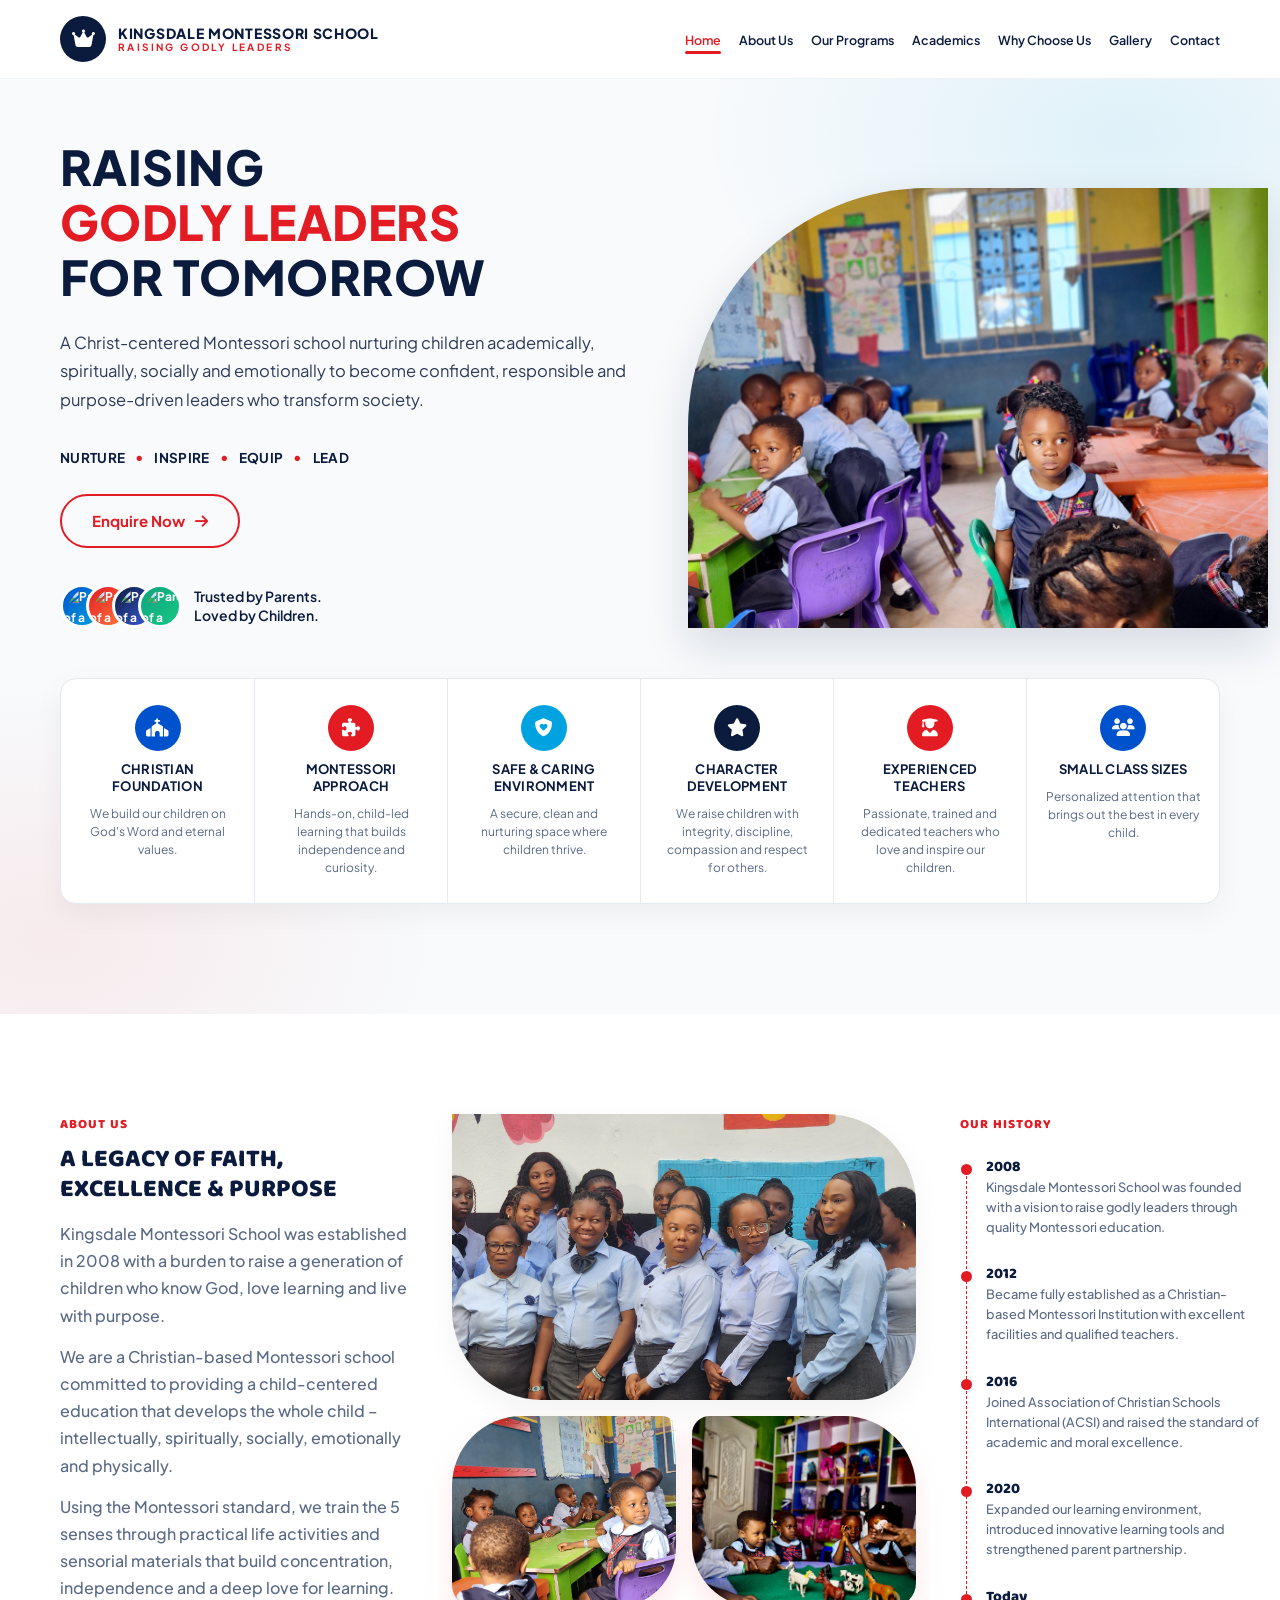
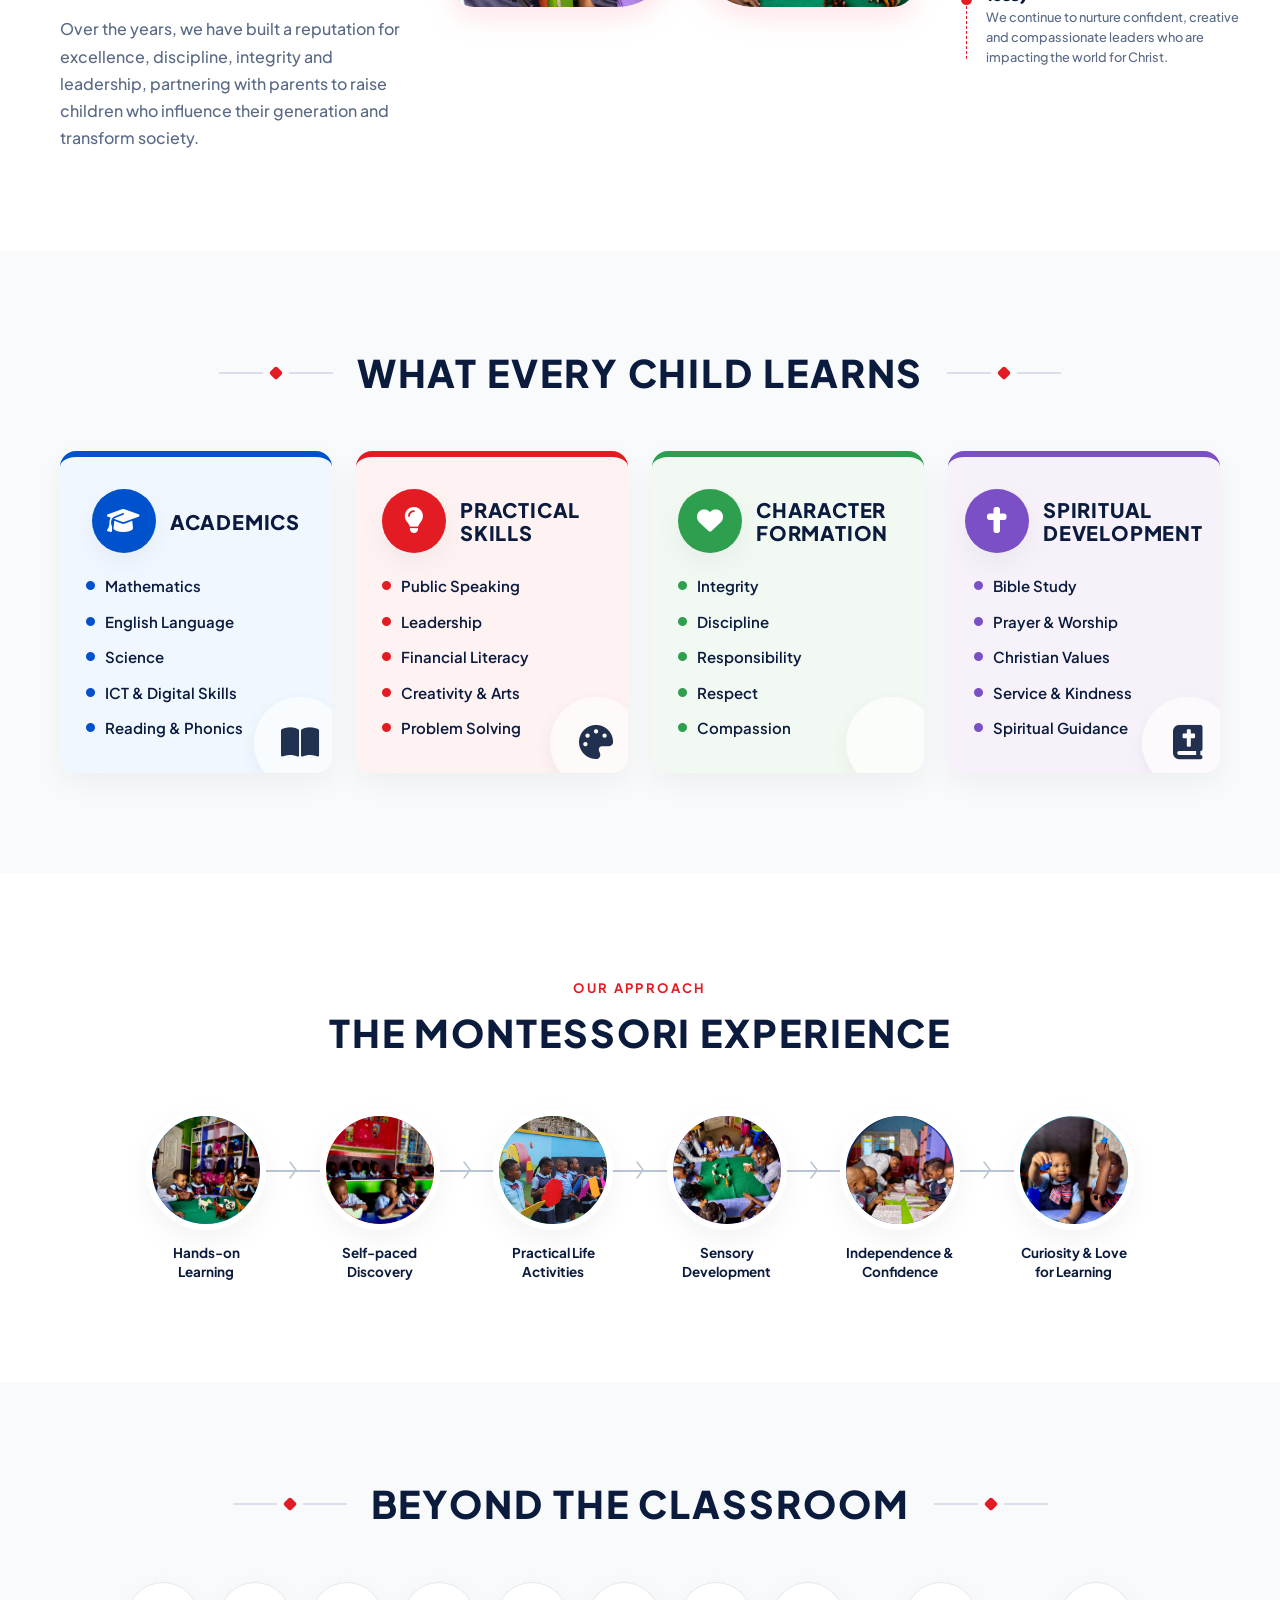
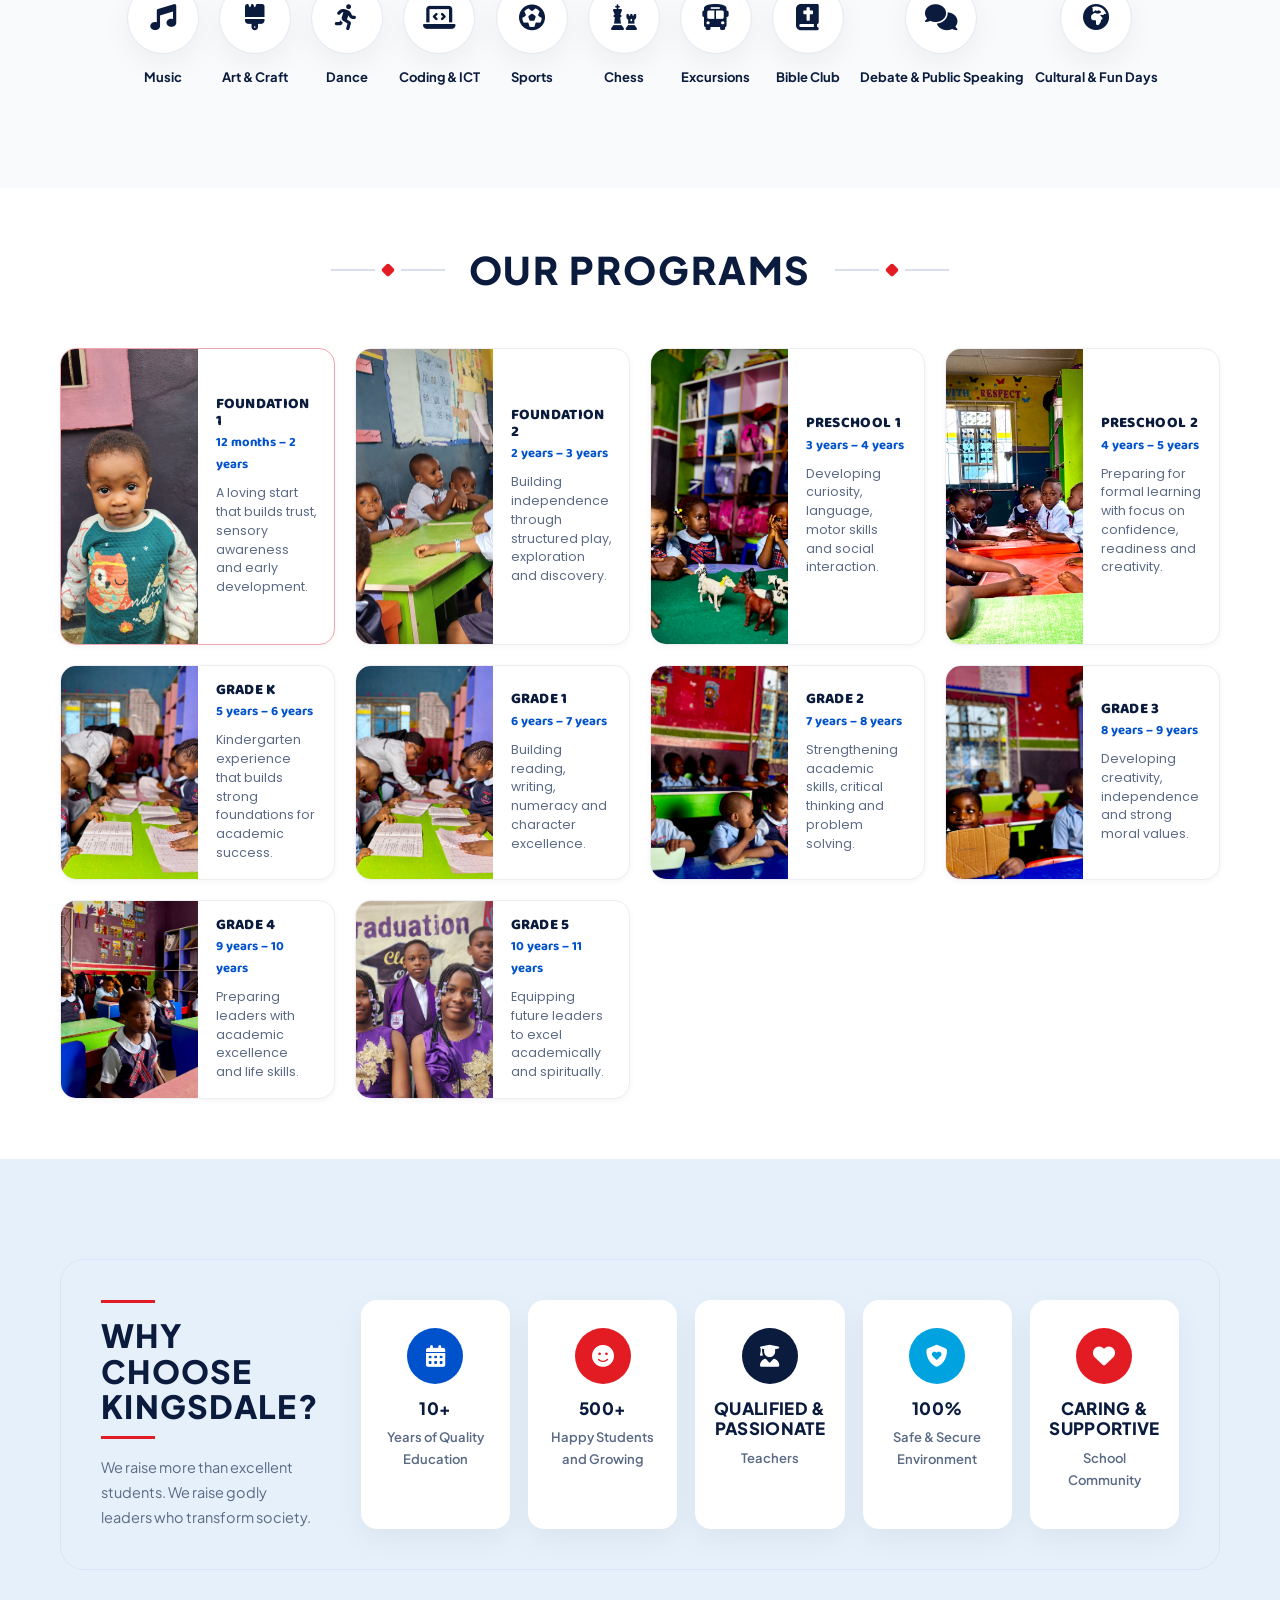
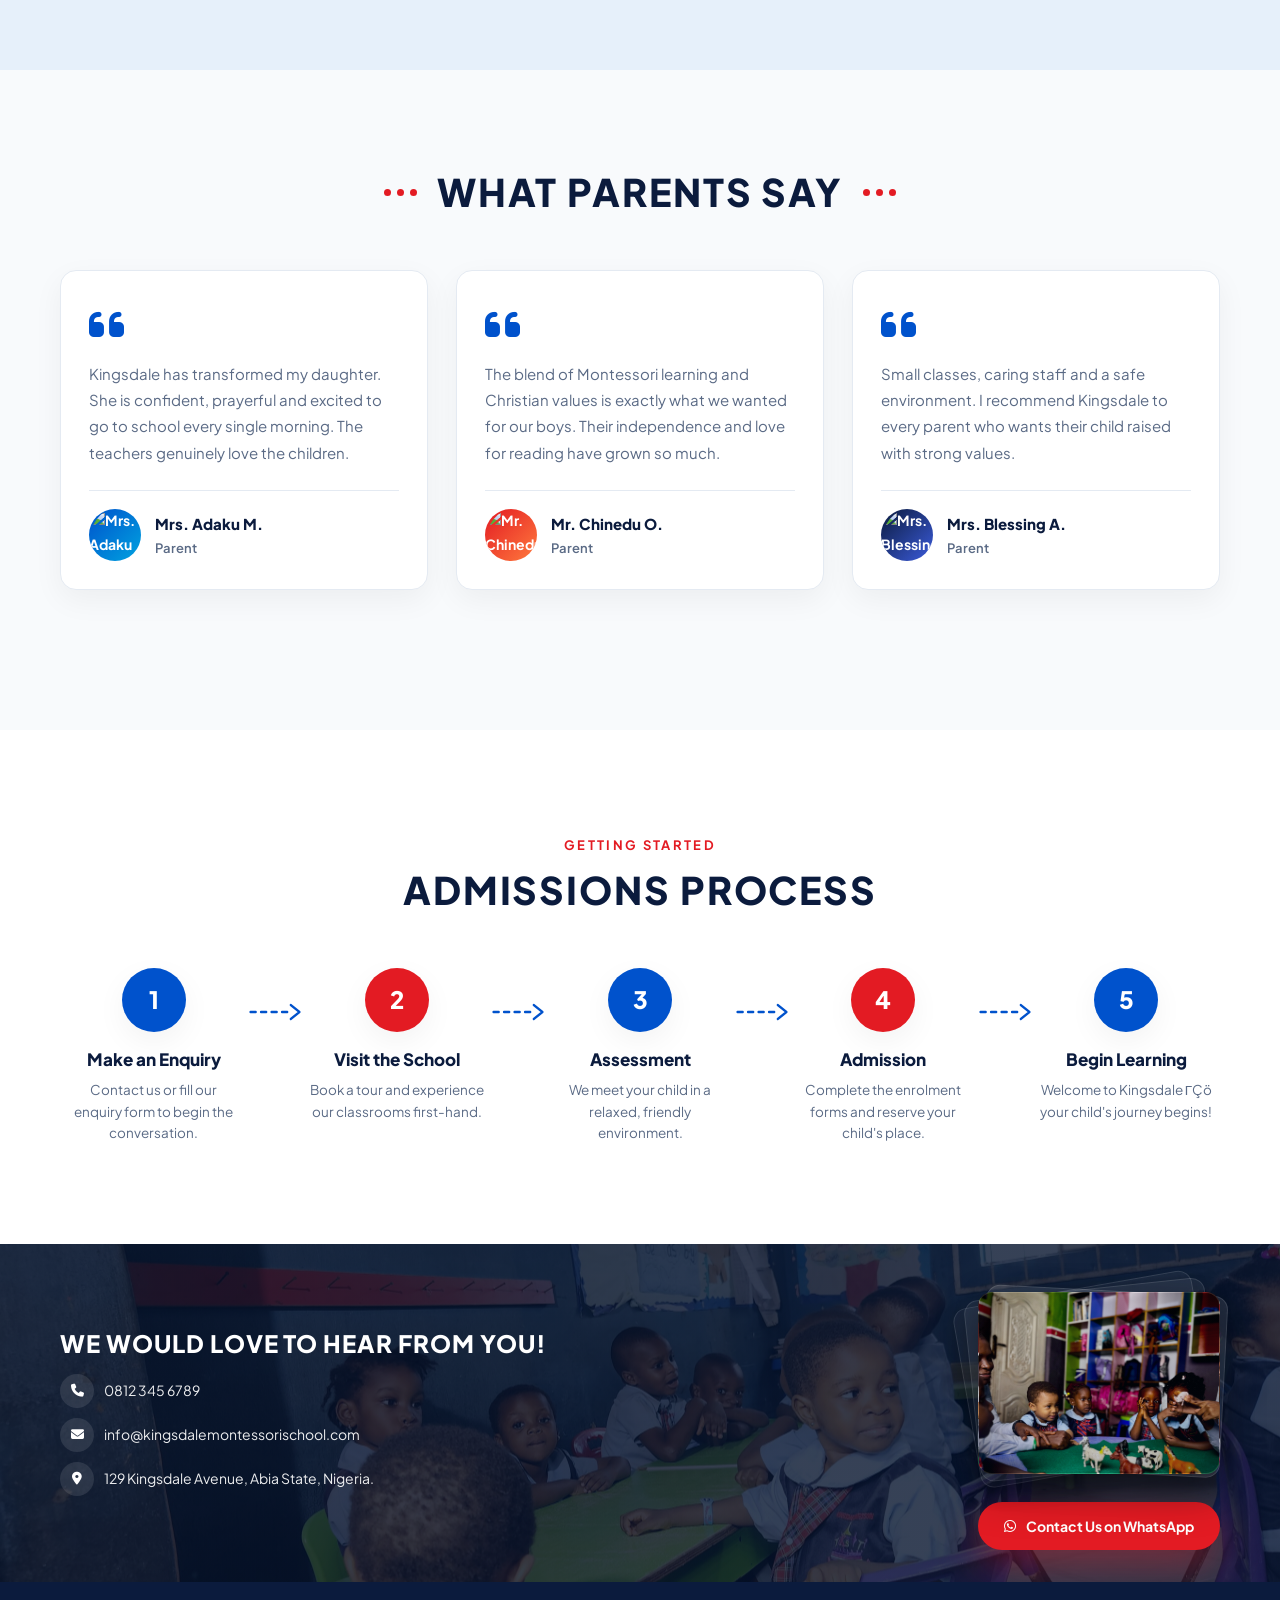
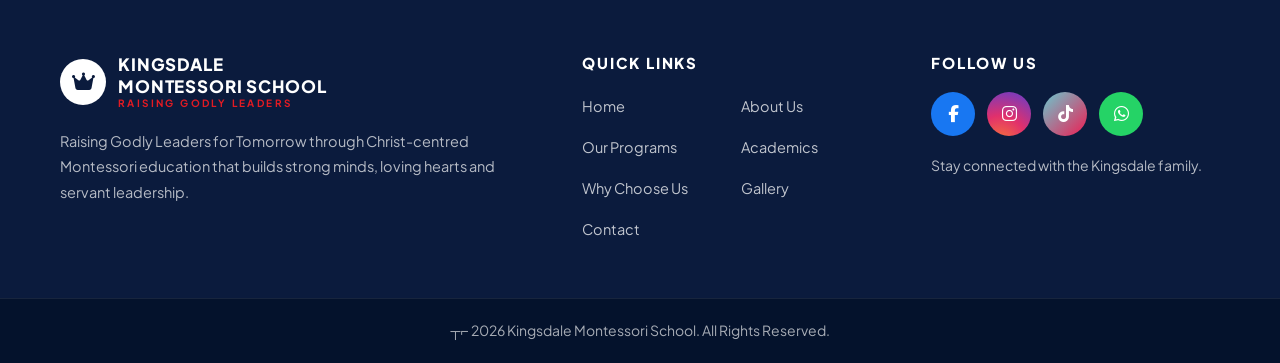
==== commit b7d6e4fe: "all done" ====
--- a/index.html
+++ b/index.html
@@ -849,6 +849,11 @@
                         class="social--fb" aria-label="Facebook"><i class="fa-brands fa-facebook-f"></i></a>
                     <a href="https://www.instagram.com/kingsdalemontessori/" target="_blank" rel="noopener noreferrer"
                         class="social--ig" aria-label="Instagram"><i class="fa-brands fa-instagram"></i></a>
+                    
+                    <!-- TikTok -->
+                    <a href="https://www.tiktok.com/@kingsdale.montess" target="_blank" rel="noopener noreferrer"
+                        class="social--tt" aria-label="TikTok"><i class="fa-brands fa-tiktok" aria-hidden="true"></i></a>
+
                     <a href="https://wa.me/2348107003233" target="_blank" rel="noopener noreferrer" class="social--wa"
                         aria-label="WhatsApp"><i class="fa-brands fa-whatsapp"></i></a>
                 </div>
--- a/css/styles.css
+++ b/css/styles.css
@@ -1750,6 +1750,15 @@
 
 .social--wa:hover {
     background: #1ebe57;
+}
+
+/* TikTok brand-style button */
+.social--tt {
+    background: linear-gradient(135deg, #69C9D0 0%, #EE1D52 100%);
+}
+
+.social--tt:hover {
+    filter: brightness(0.92);
 }
 
 .footer-socials p {
